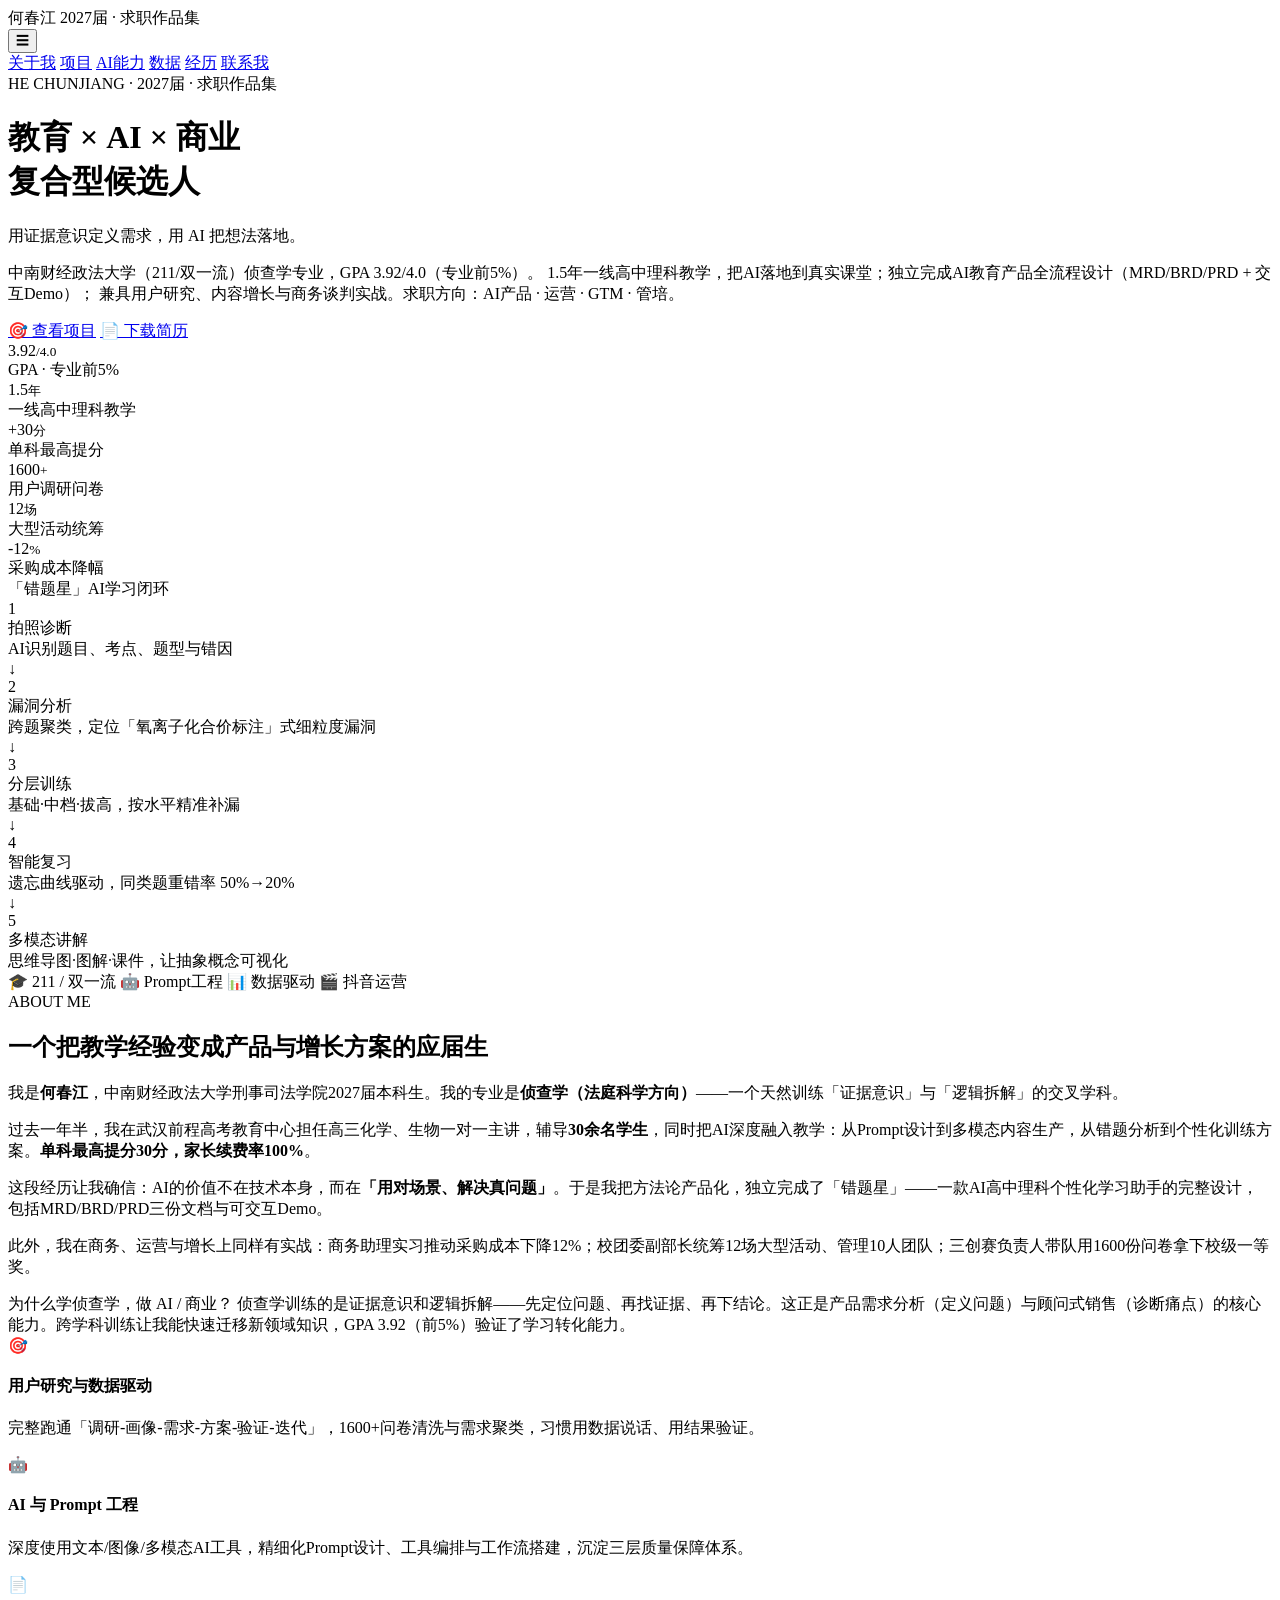
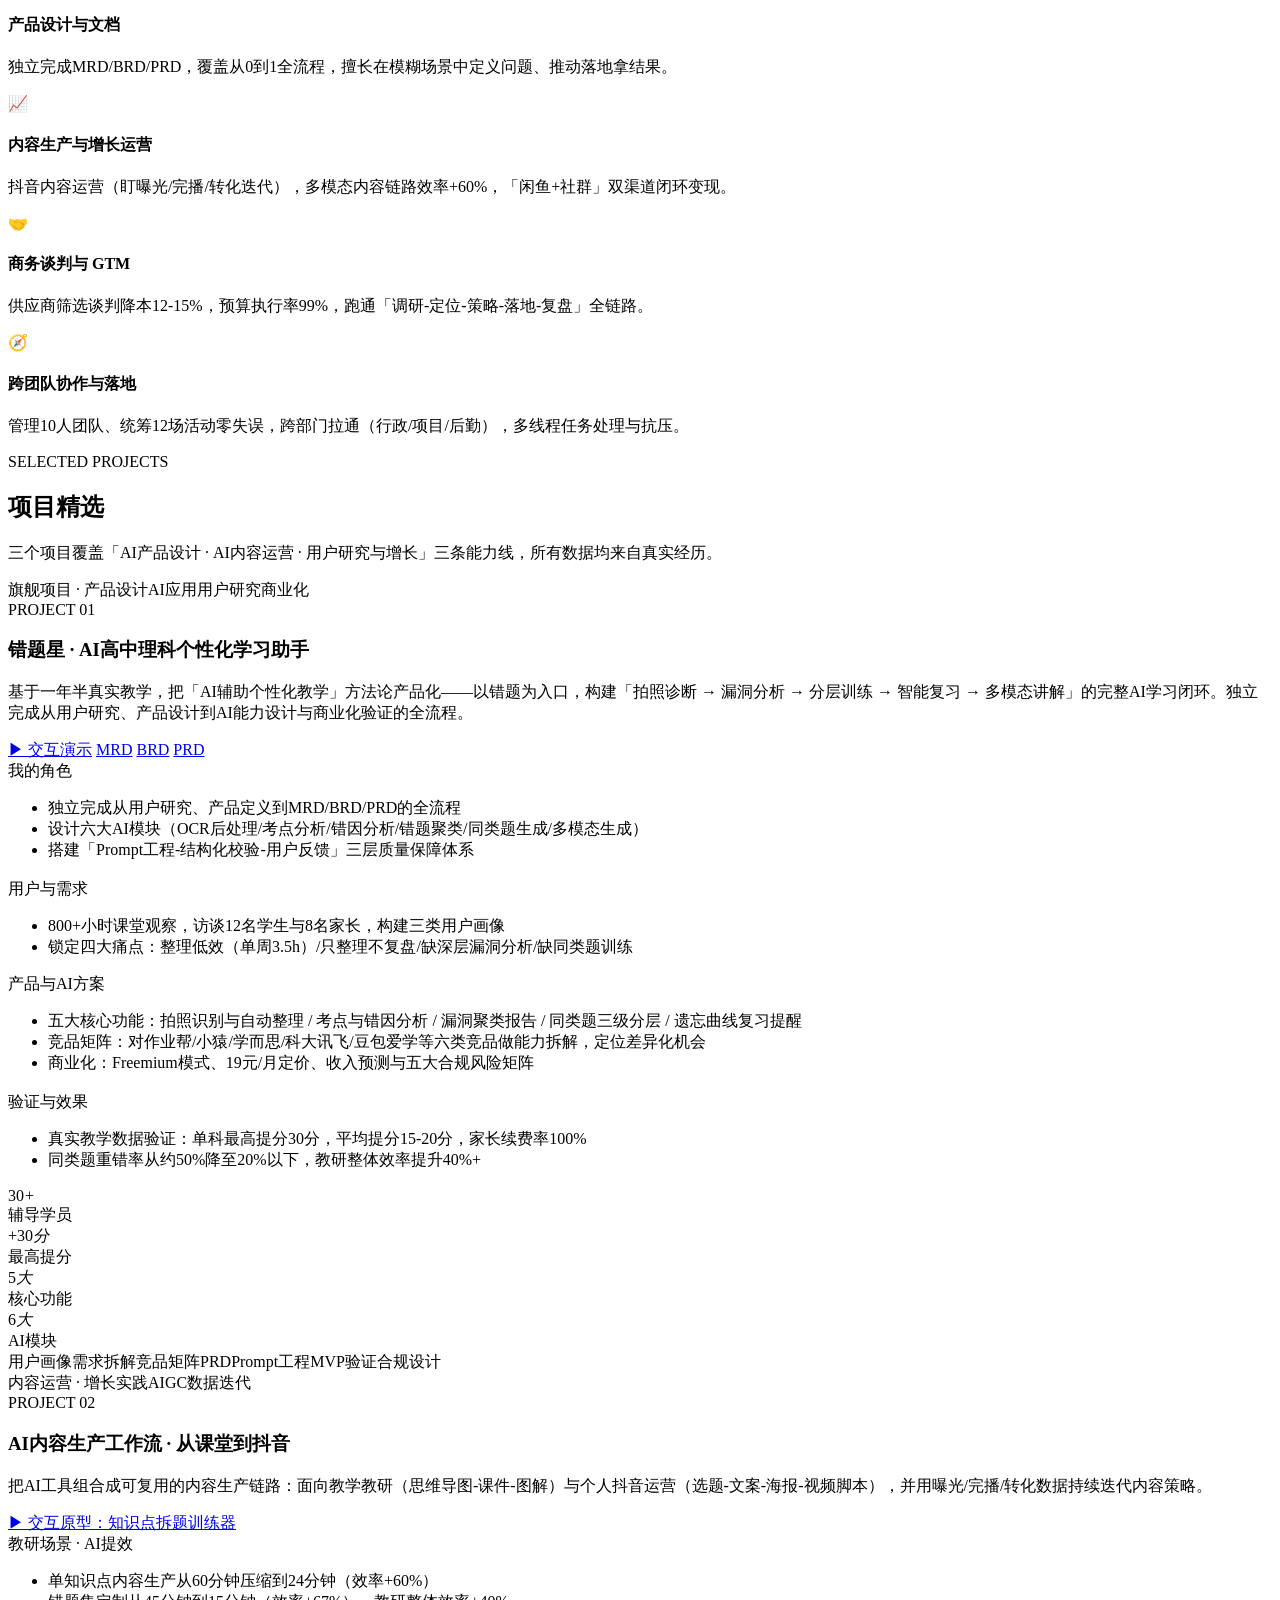
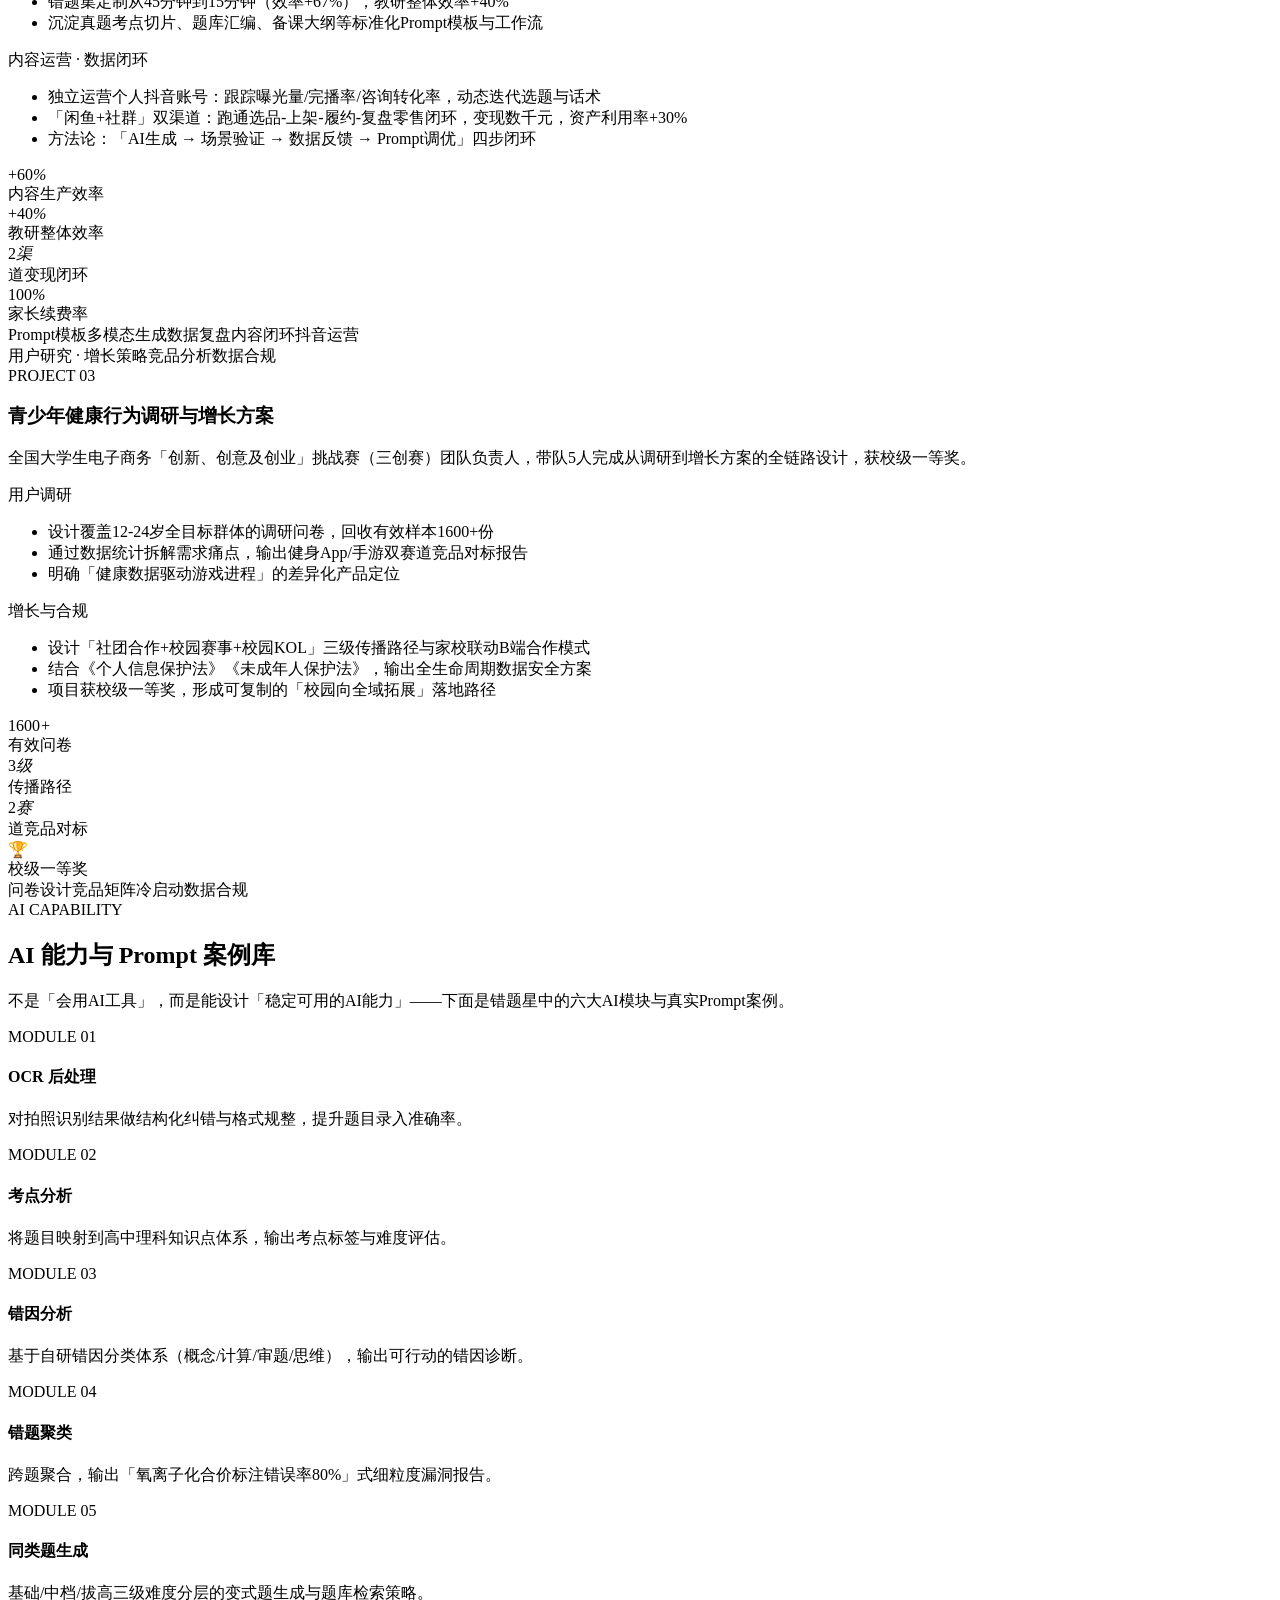
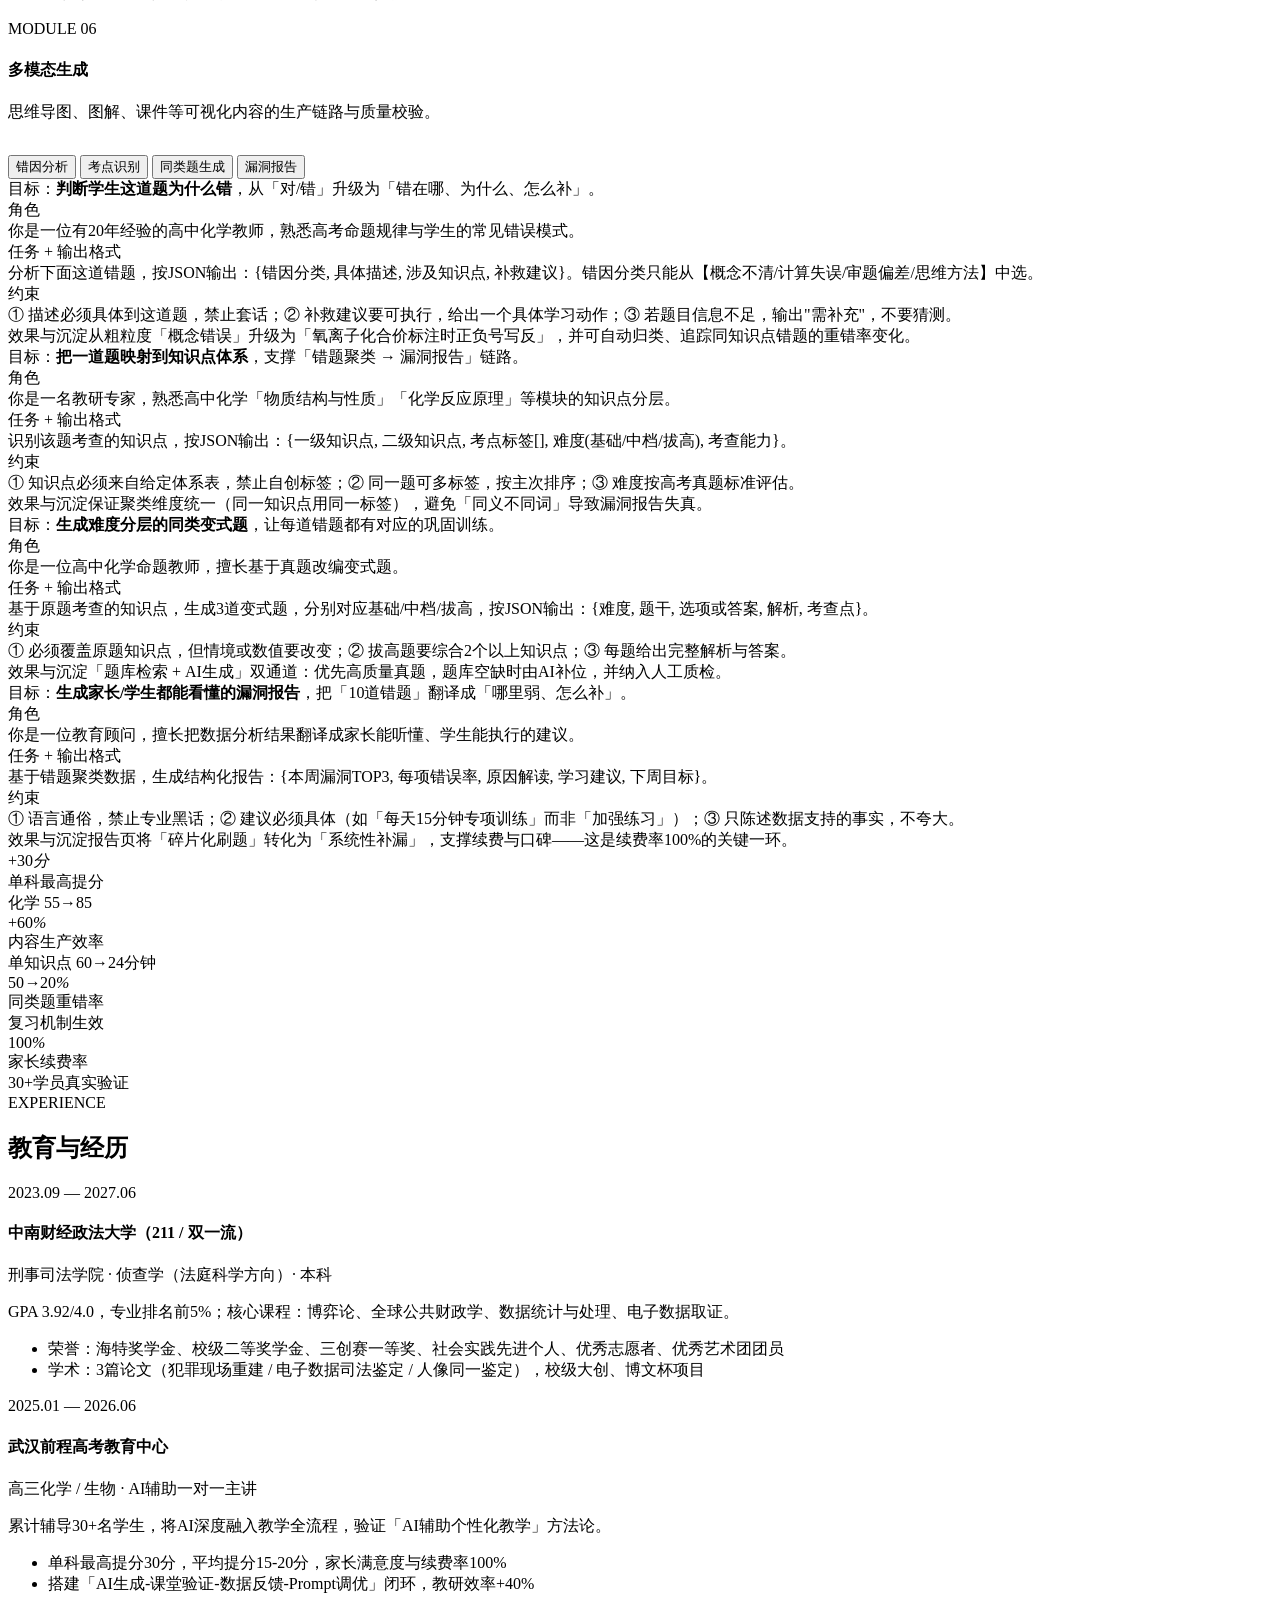
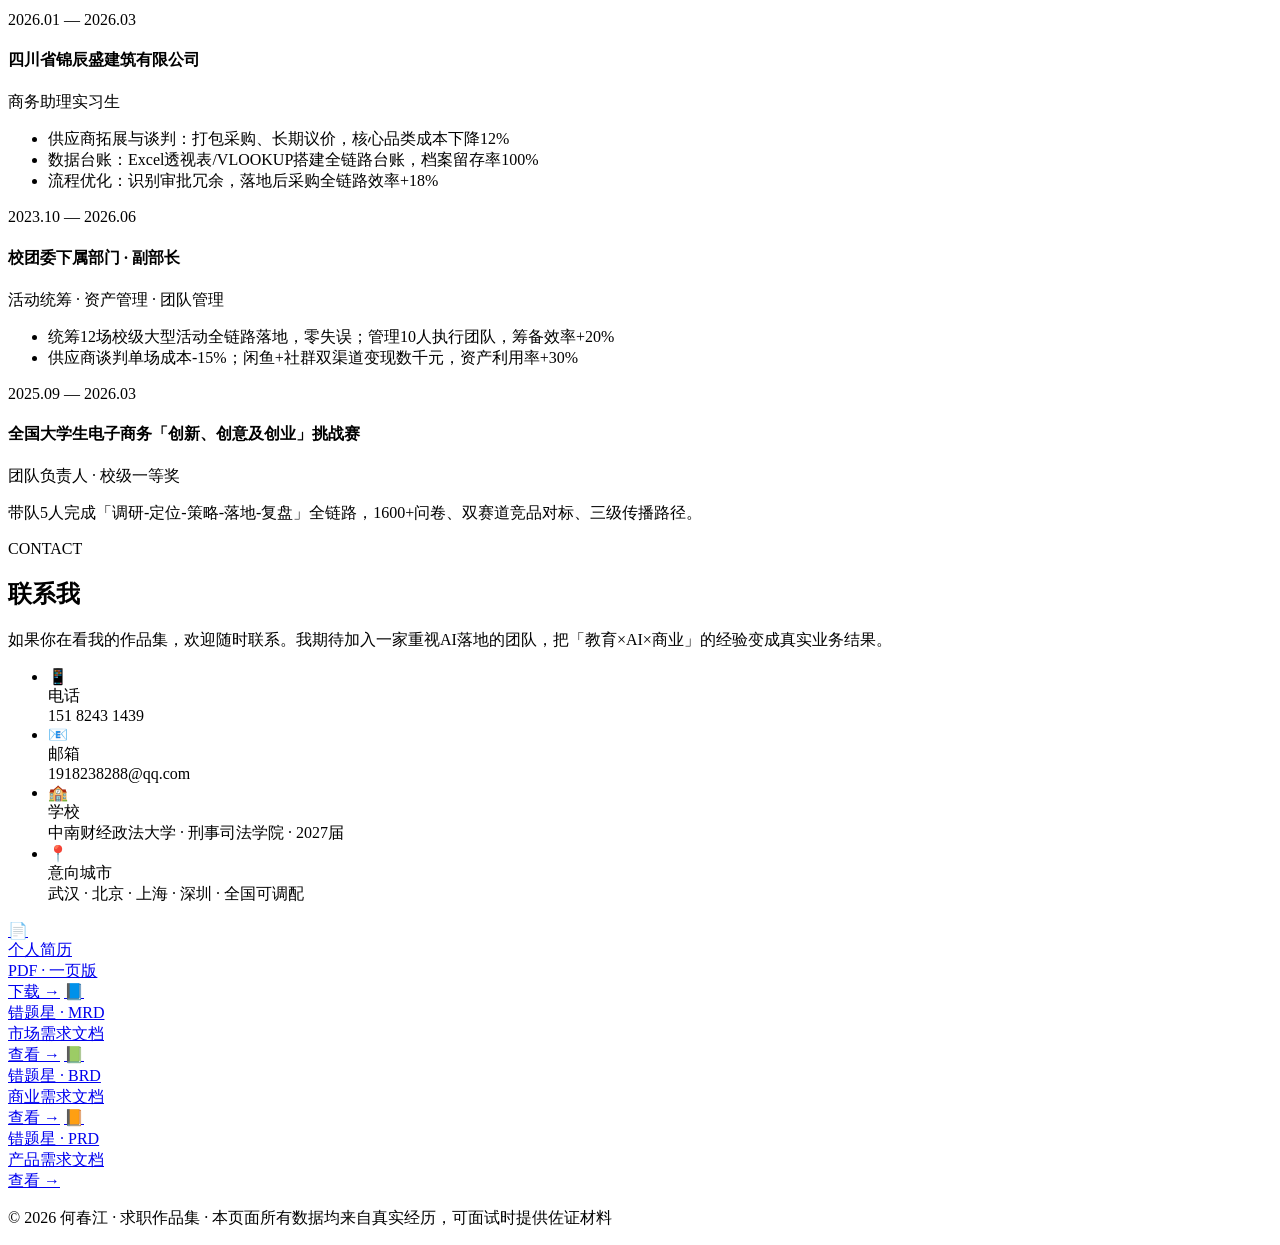
==== index.html @ d9184d3a "Add index.html" ====
<!DOCTYPE html>
<html lang="zh-CN">
<head>
<meta charset="UTF-8">
<meta name="viewport" content="width=device-width, initial-scale=1.0">
<title>何春江 · 2027届求职作品集｜教育×AI×商业</title>
<meta name="description" content="何春江，中南财经政法大学2027届应届生。1.5年一线教学+AI落地，独立完成AI教育产品全流程设计（错题星：MRD/BRD/PRD+交互Demo），兼具用户研究、内容增长与商务谈判实战。求职方向：AI产品/运营/GTM/管培。">
<meta property="og:title" content="何春江 · 2027届求职作品集">
<meta property="og:description" content="教育×AI×商业复合型候选人。1.5年一线教学+AI落地，错题星产品全流程设计，商务谈判与用户研究实战。">
<meta property="og:type" content="website">
<link rel="icon" href="data:image/svg+xml,%3Csvg xmlns='http://www.w3.org/2000/svg' viewBox='0 0 100 100'%3E%3Crect width='100' height='100' rx='22' fill='%230f766e'/%3E%3Ctext x='50' y='68' font-size='52' text-anchor='middle' fill='white' font-family='sans-serif' font-weight='bold'%3EH%3C/text%3E%3C/svg%3E">
<link rel="stylesheet" href="css/style.css">
</head>
<body>

<!-- ===== 顶栏 ===== -->
<nav class="navbar">
  <div class="nav-inner">
    <div class="brand">
      <span class="b-name">何春江</span>
      <span class="b-tag">2027届 · 求职作品集</span>
    </div>
    <button class="nav-toggle" id="navToggle" aria-label="菜单">☰</button>
    <div class="nav-links" id="navLinks">
      <a href="#about">关于我</a>
      <a href="#projects">项目</a>
      <a href="#ai">AI能力</a>
      <a href="#data">数据</a>
      <a href="#timeline">经历</a>
      <a href="#contact" class="btn-nav">联系我</a>
    </div>
  </div>
</nav>

<!-- ===== Hero ===== -->
<header class="hero">
  <div class="container">
    <div class="hero-grid">
      <div class="hero-intro">
        <span class="hero-eyebrow">HE CHUNJIANG · 2027届 · 求职作品集</span>
        <h1>教育 × AI × 商业<br><span class="hl">复合型候选人</span></h1>
        <p class="subline">用证据意识定义需求，用 AI 把想法落地。</p>
        <p class="desc">
          中南财经政法大学（211/双一流）侦查学专业，GPA 3.92/4.0（专业前5%）。
          1.5年一线高中理科教学，把AI落地到真实课堂；独立完成AI教育产品全流程设计（MRD/BRD/PRD + 交互Demo）；
          兼具用户研究、内容增长与商务谈判实战。求职方向：AI产品 · 运营 · GTM · 管培。
        </p>
        <div class="hero-actions">
          <a class="btn btn-primary" href="#projects">🎯 查看项目</a>
          <a class="btn btn-ghost" href="docs/何春江-简历.pdf" target="_blank" rel="noopener">📄 下载简历</a>
        </div>
        <div class="hero-stats">
          <div class="stat"><div class="num">3.92<small>/4.0</small></div><div class="lbl">GPA · 专业前5%</div></div>
          <div class="stat"><div class="num">1.5<small>年</small></div><div class="lbl">一线高中理科教学</div></div>
          <div class="stat"><div class="num">+30<small>分</small></div><div class="lbl">单科最高提分</div></div>
          <div class="stat"><div class="num">1600<small>+</small></div><div class="lbl">用户调研问卷</div></div>
          <div class="stat"><div class="num">12<small>场</small></div><div class="lbl">大型活动统筹</div></div>
          <div class="stat"><div class="num">-12<small>%</small></div><div class="lbl">采购成本降幅</div></div>
        </div>
      </div>
      <div class="hero-visual">
        <div class="loop-card">
          <div class="lc-title"><span class="dot"></span>「错题星」AI学习闭环</div>
          <div class="loop-node"><span class="no">1</span><div><div class="nm">拍照诊断</div><div class="ds">AI识别题目、考点、题型与错因</div></div></div>
          <div class="loop-arrow">↓</div>
          <div class="loop-node"><span class="no">2</span><div><div class="nm">漏洞分析</div><div class="ds">跨题聚类，定位「氧离子化合价标注」式细粒度漏洞</div></div></div>
          <div class="loop-arrow">↓</div>
          <div class="loop-node"><span class="no">3</span><div><div class="nm">分层训练</div><div class="ds">基础·中档·拔高，按水平精准补漏</div></div></div>
          <div class="loop-arrow">↓</div>
          <div class="loop-node"><span class="no">4</span><div><div class="nm">智能复习</div><div class="ds">遗忘曲线驱动，同类题重错率 50%→20%</div></div></div>
          <div class="loop-arrow">↓</div>
          <div class="loop-node"><span class="no">5</span><div><div class="nm">多模态讲解</div><div class="ds">思维导图·图解·课件，让抽象概念可视化</div></div></div>
        </div>
        <div class="hero-meta">
          <span class="chip">🎓 211 / 双一流</span>
          <span class="chip">🤖 Prompt工程</span>
          <span class="chip">📊 数据驱动</span>
          <span class="chip">🎬 抖音运营</span>
        </div>
      </div>
    </div>
  </div>
</header>

<!-- ===== 关于我 ===== -->
<section class="section" id="about">
  <div class="container">
    <div class="section-head reveal">
      <span class="eyebrow">ABOUT ME</span>
      <h2>一个把教学经验变成产品与增长方案的应届生</h2>
    </div>
    <div class="about-grid">
      <div class="about-narrative reveal">
        <p>我是<strong>何春江</strong>，中南财经政法大学刑事司法学院2027届本科生。我的专业是<strong>侦查学（法庭科学方向）</strong>——一个天然训练「证据意识」与「逻辑拆解」的交叉学科。</p>
        <p>过去一年半，我在武汉前程高考教育中心担任高三化学、生物一对一主讲，辅导<strong>30余名学生</strong>，同时把AI深度融入教学：从Prompt设计到多模态内容生产，从错题分析到个性化训练方案。<strong>单科最高提分30分，家长续费率100%</strong>。</p>
        <p>这段经历让我确信：AI的价值不在技术本身，而在<strong>「用对场景、解决真问题」</strong>。于是我把方法论产品化，独立完成了「错题星」——一款AI高中理科个性化学习助手的完整设计，包括MRD/BRD/PRD三份文档与可交互Demo。</p>
        <p>此外，我在商务、运营与增长上同样有实战：商务助理实习推动采购成本下降12%；校团委副部长统筹12场大型活动、管理10人团队；三创赛负责人带队用1600份问卷拿下校级一等奖。</p>
        <div class="quote-box">
          <span class="q-label">为什么学侦查学，做 AI / 商业？</span>
          侦查学训练的是证据意识和逻辑拆解——先定位问题、再找证据、再下结论。这正是产品需求分析（定义问题）与顾问式销售（诊断痛点）的核心能力。跨学科训练让我能快速迁移新领域知识，GPA 3.92（前5%）验证了学习转化能力。
        </div>
      </div>
      <div class="skills-grid reveal reveal-d1">
        <div class="skill-card"><div class="ic">🎯</div><h4>用户研究与数据驱动</h4><p>完整跑通「调研-画像-需求-方案-验证-迭代」，1600+问卷清洗与需求聚类，习惯用数据说话、用结果验证。</p></div>
        <div class="skill-card"><div class="ic">🤖</div><h4>AI 与 Prompt 工程</h4><p>深度使用文本/图像/多模态AI工具，精细化Prompt设计、工具编排与工作流搭建，沉淀三层质量保障体系。</p></div>
        <div class="skill-card"><div class="ic">📄</div><h4>产品设计与文档</h4><p>独立完成MRD/BRD/PRD，覆盖从0到1全流程，擅长在模糊场景中定义问题、推动落地拿结果。</p></div>
        <div class="skill-card"><div class="ic">📈</div><h4>内容生产与增长运营</h4><p>抖音内容运营（盯曝光/完播/转化迭代），多模态内容链路效率+60%，「闲鱼+社群」双渠道闭环变现。</p></div>
        <div class="skill-card"><div class="ic">🤝</div><h4>商务谈判与 GTM</h4><p>供应商筛选谈判降本12-15%，预算执行率99%，跑通「调研-定位-策略-落地-复盘」全链路。</p></div>
        <div class="skill-card"><div class="ic">🧭</div><h4>跨团队协作与落地</h4><p>管理10人团队、统筹12场活动零失误，跨部门拉通（行政/项目/后勤），多线程任务处理与抗压。</p></div>
      </div>
    </div>
  </div>
</section>

<!-- ===== 项目 ===== -->
<section class="section" id="projects" style="background:#fff;border-top:1px solid var(--line-2);border-bottom:1px solid var(--line-2)">
  <div class="container">
    <div class="section-head reveal">
      <span class="eyebrow">SELECTED PROJECTS</span>
      <h2>项目精选</h2>
      <p>三个项目覆盖「AI产品设计 · AI内容运营 · 用户研究与增长」三条能力线，所有数据均来自真实经历。</p>
    </div>

    <!-- 项目1 错题星 -->
    <article class="project-card reveal">
      <div class="project-cover pc1">
        <div class="pc-tags"><span>旗舰项目 · 产品设计</span><span>AI应用</span><span>用户研究</span><span>商业化</span></div>
        <div class="pc-flag">PROJECT 01</div>
        <h3>错题星 · AI高中理科个性化学习助手</h3>
        <p class="pc-desc">基于一年半真实教学，把「AI辅助个性化教学」方法论产品化——以错题为入口，构建「拍照诊断 → 漏洞分析 → 分层训练 → 智能复习 → 多模态讲解」的完整AI学习闭环。独立完成从用户研究、产品设计到AI能力设计与商业化验证的全流程。</p>
        <div class="pc-links">
          <a class="pc-link pc-solid" href="demo-错题星/" target="_blank" rel="noopener">▶ 交互演示</a>
          <a class="pc-link" href="docs/01-MRD-市场需求文档-错题星.pdf" target="_blank" rel="noopener">MRD</a>
          <a class="pc-link" href="docs/02-BRD-商业需求文档-错题星.pdf" target="_blank" rel="noopener">BRD</a>
          <a class="pc-link" href="docs/03-PRD-产品需求文档-错题星.pdf" target="_blank" rel="noopener">PRD</a>
        </div>
      </div>
      <div class="project-body">
        <div class="pb-grid">
          <div>
            <div class="pb-label">我的角色</div>
            <ul>
              <li>独立完成从用户研究、产品定义到MRD/BRD/PRD的全流程</li>
              <li>设计六大AI模块（OCR后处理/考点分析/错因分析/错题聚类/同类题生成/多模态生成）</li>
              <li>搭建「Prompt工程-结构化校验-用户反馈」三层质量保障体系</li>
            </ul>
            <div class="pb-label" style="margin-top:18px">用户与需求</div>
            <ul>
              <li>800+小时课堂观察，访谈12名学生与8名家长，构建三类用户画像</li>
              <li>锁定四大痛点：整理低效（单周3.5h）/只整理不复盘/缺深层漏洞分析/缺同类题训练</li>
            </ul>
          </div>
          <div>
            <div class="pb-label">产品与AI方案</div>
            <ul>
              <li>五大核心功能：拍照识别与自动整理 / 考点与错因分析 / 漏洞聚类报告 / 同类题三级分层 / 遗忘曲线复习提醒</li>
              <li>竞品矩阵：对作业帮/小猿/学而思/科大讯飞/豆包爱学等六类竞品做能力拆解，定位差异化机会</li>
              <li>商业化：Freemium模式、19元/月定价、收入预测与五大合规风险矩阵</li>
            </ul>
            <div class="pb-label" style="margin-top:18px">验证与效果</div>
            <ul>
              <li>真实教学数据验证：单科最高提分30分，平均提分15-20分，家长续费率100%</li>
              <li>同类题重错率从约50%降至20%以下，教研整体效率提升40%+</li>
            </ul>
          </div>
        </div>
        <div class="pm-stats">
          <div class="pm"><div class="pm-num">30<em>+</em></div><div class="pm-lbl">辅导学员</div></div>
          <div class="pm"><div class="pm-num">+30<em>分</em></div><div class="pm-lbl">最高提分</div></div>
          <div class="pm"><div class="pm-num">5<em>大</em></div><div class="pm-lbl">核心功能</div></div>
          <div class="pm"><div class="pm-num">6<em>大</em></div><div class="pm-lbl">AI模块</div></div>
        </div>
        <div class="method-tags">
          <span>用户画像</span><span>需求拆解</span><span>竞品矩阵</span><span>PRD</span><span>Prompt工程</span><span>MVP验证</span><span>合规设计</span>
        </div>
      </div>
    </article>

    <!-- 项目2 AI内容生产工作流 -->
    <article class="project-card reveal">
      <div class="project-cover pc2">
        <div class="pc-tags"><span>内容运营 · 增长实践</span><span>AIGC</span><span>数据迭代</span></div>
        <div class="pc-flag">PROJECT 02</div>
        <h3>AI内容生产工作流 · 从课堂到抖音</h3>
        <p class="pc-desc">把AI工具组合成可复用的内容生产链路：面向教学教研（思维导图-课件-图解）与个人抖音运营（选题-文案-海报-视频脚本），并用曝光/完播/转化数据持续迭代内容策略。</p>
        <div class="pc-links">
          <a class="pc-link pc-solid" href="demo-知识点拆题训练器/" target="_blank" rel="noopener">▶ 交互原型：知识点拆题训练器</a>
        </div>
      </div>
      <div class="project-body">
        <div class="pb-grid">
          <div>
            <div class="pb-label">教研场景 · AI提效</div>
            <ul>
              <li>单知识点内容生产从60分钟压缩到24分钟（效率+60%）</li>
              <li>错题集定制从45分钟到15分钟（效率+67%），教研整体效率+40%</li>
              <li>沉淀真题考点切片、题库汇编、备课大纲等标准化Prompt模板与工作流</li>
            </ul>
          </div>
          <div>
            <div class="pb-label">内容运营 · 数据闭环</div>
            <ul>
              <li>独立运营个人抖音账号：跟踪曝光量/完播率/咨询转化率，动态迭代选题与话术</li>
              <li>「闲鱼+社群」双渠道：跑通选品-上架-履约-复盘零售闭环，变现数千元，资产利用率+30%</li>
              <li>方法论：「AI生成 → 场景验证 → 数据反馈 → Prompt调优」四步闭环</li>
            </ul>
          </div>
        </div>
        <div class="pm-stats">
          <div class="pm"><div class="pm-num">+60<em>%</em></div><div class="pm-lbl">内容生产效率</div></div>
          <div class="pm"><div class="pm-num">+40<em>%</em></div><div class="pm-lbl">教研整体效率</div></div>
          <div class="pm"><div class="pm-num">2<em>渠</em></div><div class="pm-lbl">道变现闭环</div></div>
          <div class="pm"><div class="pm-num">100<em>%</em></div><div class="pm-lbl">家长续费率</div></div>
        </div>
        <div class="method-tags">
          <span>Prompt模板</span><span>多模态生成</span><span>数据复盘</span><span>内容闭环</span><span>抖音运营</span>
        </div>
      </div>
    </article>

    <!-- 项目3 三创赛 -->
    <article class="project-card reveal">
      <div class="project-cover pc3">
        <div class="pc-tags"><span>用户研究 · 增长策略</span><span>竞品分析</span><span>数据合规</span></div>
        <div class="pc-flag">PROJECT 03</div>
        <h3>青少年健康行为调研与增长方案</h3>
        <p class="pc-desc">全国大学生电子商务「创新、创意及创业」挑战赛（三创赛）团队负责人，带队5人完成从调研到增长方案的全链路设计，获校级一等奖。</p>
      </div>
      <div class="project-body">
        <div class="pb-grid">
          <div>
            <div class="pb-label">用户调研</div>
            <ul>
              <li>设计覆盖12-24岁全目标群体的调研问卷，回收有效样本1600+份</li>
              <li>通过数据统计拆解需求痛点，输出健身App/手游双赛道竞品对标报告</li>
              <li>明确「健康数据驱动游戏进程」的差异化产品定位</li>
            </ul>
          </div>
          <div>
            <div class="pb-label">增长与合规</div>
            <ul>
              <li>设计「社团合作+校园赛事+校园KOL」三级传播路径与家校联动B端合作模式</li>
              <li>结合《个人信息保护法》《未成年人保护法》，输出全生命周期数据安全方案</li>
              <li>项目获校级一等奖，形成可复制的「校园向全域拓展」落地路径</li>
            </ul>
          </div>
        </div>
        <div class="pm-stats">
          <div class="pm"><div class="pm-num">1600<em>+</em></div><div class="pm-lbl">有效问卷</div></div>
          <div class="pm"><div class="pm-num">3<em>级</em></div><div class="pm-lbl">传播路径</div></div>
          <div class="pm"><div class="pm-num">2<em>赛</em></div><div class="pm-lbl">道竞品对标</div></div>
          <div class="pm"><div class="pm-num">🏆</div><div class="pm-lbl">校级一等奖</div></div>
        </div>
        <div class="method-tags">
          <span>问卷设计</span><span>竞品矩阵</span><span>冷启动</span><span>数据合规</span>
        </div>
      </div>
    </article>
  </div>
</section>

<!-- ===== AI能力与Prompt案例库 ===== -->
<section class="section" id="ai">
  <div class="container">
    <div class="section-head reveal">
      <span class="eyebrow">AI CAPABILITY</span>
      <h2>AI 能力与 Prompt 案例库</h2>
      <p>不是「会用AI工具」，而是能设计「稳定可用的AI能力」——下面是错题星中的六大AI模块与真实Prompt案例。</p>
    </div>
    <div class="module-grid reveal">
      <div class="module-card"><div class="m-no">MODULE 01</div><h4>OCR 后处理</h4><p>对拍照识别结果做结构化纠错与格式规整，提升题目录入准确率。</p></div>
      <div class="module-card"><div class="m-no">MODULE 02</div><h4>考点分析</h4><p>将题目映射到高中理科知识点体系，输出考点标签与难度评估。</p></div>
      <div class="module-card"><div class="m-no">MODULE 03</div><h4>错因分析</h4><p>基于自研错因分类体系（概念/计算/审题/思维），输出可行动的错因诊断。</p></div>
      <div class="module-card"><div class="m-no">MODULE 04</div><h4>错题聚类</h4><p>跨题聚合，输出「氧离子化合价标注错误率80%」式细粒度漏洞报告。</p></div>
      <div class="module-card"><div class="m-no">MODULE 05</div><h4>同类题生成</h4><p>基础/中档/拔高三级难度分层的变式题生成与题库检索策略。</p></div>
      <div class="module-card"><div class="m-no">MODULE 06</div><h4>多模态生成</h4><p>思维导图、图解、课件等可视化内容的生产链路与质量校验。</p></div>
    </div>

    <div class="prompt-wrap reveal" style="margin-top:32px">
      <div class="prompt-tabs" id="promptTabs">
        <button class="prompt-tab active" data-tab="p1">错因分析</button>
        <button class="prompt-tab" data-tab="p2">考点识别</button>
        <button class="prompt-tab" data-tab="p3">同类题生成</button>
        <button class="prompt-tab" data-tab="p4">漏洞报告</button>
      </div>
      <div class="prompt-panel active" id="p1">
        <div class="pp-goal">目标：<b>判断学生这道题为什么错</b>，从「对/错」升级为「错在哪、为什么、怎么补」。</div>
        <div class="prompt-grid">
          <div class="prompt-field"><div class="pf-label">角色</div><div class="pf-body">你是一位有20年经验的高中化学教师，熟悉高考命题规律与学生的常见错误模式。</div></div>
          <div class="prompt-field"><div class="pf-label">任务 + 输出格式</div><div class="pf-body">分析下面这道错题，按JSON输出：{错因分类, 具体描述, 涉及知识点, 补救建议}。错因分类只能从【概念不清/计算失误/审题偏差/思维方法】中选。</div></div>
          <div class="prompt-field"><div class="pf-label">约束</div><div class="pf-body">① 描述必须具体到这道题，禁止套话；② 补救建议要可执行，给出一个具体学习动作；③ 若题目信息不足，输出"需补充"，不要猜测。</div></div>
        </div>
        <div class="pp-effect"><span class="pe-label">效果与沉淀</span>从粗粒度「概念错误」升级为「氧离子化合价标注时正负号写反」，并可自动归类、追踪同知识点错题的重错率变化。</div>
      </div>
      <div class="prompt-panel" id="p2">
        <div class="pp-goal">目标：<b>把一道题映射到知识点体系</b>，支撑「错题聚类 → 漏洞报告」链路。</div>
        <div class="prompt-grid">
          <div class="prompt-field"><div class="pf-label">角色</div><div class="pf-body">你是一名教研专家，熟悉高中化学「物质结构与性质」「化学反应原理」等模块的知识点分层。</div></div>
          <div class="prompt-field"><div class="pf-label">任务 + 输出格式</div><div class="pf-body">识别该题考查的知识点，按JSON输出：{一级知识点, 二级知识点, 考点标签[], 难度(基础/中档/拔高), 考查能力}。</div></div>
          <div class="prompt-field"><div class="pf-label">约束</div><div class="pf-body">① 知识点必须来自给定体系表，禁止自创标签；② 同一题可多标签，按主次排序；③ 难度按高考真题标准评估。</div></div>
        </div>
        <div class="pp-effect"><span class="pe-label">效果与沉淀</span>保证聚类维度统一（同一知识点用同一标签），避免「同义不同词」导致漏洞报告失真。</div>
      </div>
      <div class="prompt-panel" id="p3">
        <div class="pp-goal">目标：<b>生成难度分层的同类变式题</b>，让每道错题都有对应的巩固训练。</div>
        <div class="prompt-grid">
          <div class="prompt-field"><div class="pf-label">角色</div><div class="pf-body">你是一位高中化学命题教师，擅长基于真题改编变式题。</div></div>
          <div class="prompt-field"><div class="pf-label">任务 + 输出格式</div><div class="pf-body">基于原题考查的知识点，生成3道变式题，分别对应基础/中档/拔高，按JSON输出：{难度, 题干, 选项或答案, 解析, 考查点}。</div></div>
          <div class="prompt-field"><div class="pf-label">约束</div><div class="pf-body">① 必须覆盖原题知识点，但情境或数值要改变；② 拔高题要综合2个以上知识点；③ 每题给出完整解析与答案。</div></div>
        </div>
        <div class="pp-effect"><span class="pe-label">效果与沉淀</span>「题库检索 + AI生成」双通道：优先高质量真题，题库空缺时由AI补位，并纳入人工质检。</div>
      </div>
      <div class="prompt-panel" id="p4">
        <div class="pp-goal">目标：<b>生成家长/学生都能看懂的漏洞报告</b>，把「10道错题」翻译成「哪里弱、怎么补」。</div>
        <div class="prompt-grid">
          <div class="prompt-field"><div class="pf-label">角色</div><div class="pf-body">你是一位教育顾问，擅长把数据分析结果翻译成家长能听懂、学生能执行的建议。</div></div>
          <div class="prompt-field"><div class="pf-label">任务 + 输出格式</div><div class="pf-body">基于错题聚类数据，生成结构化报告：{本周漏洞TOP3, 每项错误率, 原因解读, 学习建议, 下周目标}。</div></div>
          <div class="prompt-field"><div class="pf-label">约束</div><div class="pf-body">① 语言通俗，禁止专业黑话；② 建议必须具体（如「每天15分钟专项训练」而非「加强练习」）；③ 只陈述数据支持的事实，不夸大。</div></div>
        </div>
        <div class="pp-effect"><span class="pe-label">效果与沉淀</span>报告页将「碎片化刷题」转化为「系统性补漏」，支撑续费与口碑——这是续费率100%的关键一环。</div>
      </div>
    </div>
  </div>
</section>

<!-- ===== 数据带 ===== -->
<section class="data-band" id="data">
  <div class="container">
    <div class="data-grid reveal">
      <div class="data-item"><div class="d-num">+30<em>分</em></div><div class="d-lbl">单科最高提分</div><div class="d-sub">化学 55→85</div></div>
      <div class="data-item"><div class="d-num">+60<em>%</em></div><div class="d-lbl">内容生产效率</div><div class="d-sub">单知识点 60→24分钟</div></div>
      <div class="data-item"><div class="d-num">50<em>→</em>20<em>%</em></div><div class="d-lbl">同类题重错率</div><div class="d-sub">复习机制生效</div></div>
      <div class="data-item"><div class="d-num">100<em>%</em></div><div class="d-lbl">家长续费率</div><div class="d-sub">30+学员真实验证</div></div>
    </div>
  </div>
</section>

<!-- ===== 经历时间线 ===== -->
<section class="section" id="timeline">
  <div class="container">
    <div class="section-head reveal">
      <span class="eyebrow">EXPERIENCE</span>
      <h2>教育与经历</h2>
    </div>
    <div class="timeline">
      <div class="tl-item reveal">
        <div class="tl-date">2023.09 — 2027.06</div>
        <h4>中南财经政法大学（211 / 双一流）</h4>
        <div class="tl-role">刑事司法学院 · 侦查学（法庭科学方向）· 本科</div>
        <p>GPA 3.92/4.0，专业排名前5%；核心课程：博弈论、全球公共财政学、数据统计与处理、电子数据取证。</p>
        <ul class="tl-points">
          <li>荣誉：海特奖学金、校级二等奖学金、三创赛一等奖、社会实践先进个人、优秀志愿者、优秀艺术团团员</li>
          <li>学术：3篇论文（犯罪现场重建 / 电子数据司法鉴定 / 人像同一鉴定），校级大创、博文杯项目</li>
        </ul>
      </div>
      <div class="tl-item reveal">
        <div class="tl-date">2025.01 — 2026.06</div>
        <h4>武汉前程高考教育中心</h4>
        <div class="tl-role">高三化学 / 生物 · AI辅助一对一主讲</div>
        <p>累计辅导30+名学生，将AI深度融入教学全流程，验证「AI辅助个性化教学」方法论。</p>
        <ul class="tl-points">
          <li>单科最高提分30分，平均提分15-20分，家长满意度与续费率100%</li>
          <li>搭建「AI生成-课堂验证-数据反馈-Prompt调优」闭环，教研效率+40%</li>
        </ul>
      </div>
      <div class="tl-item reveal">
        <div class="tl-date">2026.01 — 2026.03</div>
        <h4>四川省锦辰盛建筑有限公司</h4>
        <div class="tl-role">商务助理实习生</div>
        <ul class="tl-points">
          <li>供应商拓展与谈判：打包采购、长期议价，核心品类成本下降12%</li>
          <li>数据台账：Excel透视表/VLOOKUP搭建全链路台账，档案留存率100%</li>
          <li>流程优化：识别审批冗余，落地后采购全链路效率+18%</li>
        </ul>
      </div>
      <div class="tl-item reveal">
        <div class="tl-date">2023.10 — 2026.06</div>
        <h4>校团委下属部门 · 副部长</h4>
        <div class="tl-role">活动统筹 · 资产管理 · 团队管理</div>
        <ul class="tl-points">
          <li>统筹12场校级大型活动全链路落地，零失误；管理10人执行团队，筹备效率+20%</li>
          <li>供应商谈判单场成本-15%；闲鱼+社群双渠道变现数千元，资产利用率+30%</li>
        </ul>
      </div>
      <div class="tl-item reveal">
        <div class="tl-date">2025.09 — 2026.03</div>
        <h4>全国大学生电子商务「创新、创意及创业」挑战赛</h4>
        <div class="tl-role">团队负责人 · 校级一等奖</div>
        <p>带队5人完成「调研-定位-策略-落地-复盘」全链路，1600+问卷、双赛道竞品对标、三级传播路径。</p>
      </div>
    </div>
  </div>
</section>

<!-- ===== 联系 ===== -->
<section class="section" id="contact" style="background:#fff;border-top:1px solid var(--line-2)">
  <div class="container">
    <div class="section-head reveal">
      <span class="eyebrow">CONTACT</span>
      <h2>联系我</h2>
      <p>如果你在看我的作品集，欢迎随时联系。我期待加入一家重视AI落地的团队，把「教育×AI×商业」的经验变成真实业务结果。</p>
    </div>
    <div class="contact-grid">
      <div class="reveal">
        <ul class="contact-list">
          <li><span class="ci">📱</span><div><div class="cl">电话</div><div class="cv">151 8243 1439</div></div></li>
          <li><span class="ci">📧</span><div><div class="cl">邮箱</div><div class="cv">1918238288@qq.com</div></div></li>
          <li><span class="ci">🏫</span><div><div class="cl">学校</div><div class="cv">中南财经政法大学 · 刑事司法学院 · 2027届</div></div></li>
          <li><span class="ci">📍</span><div><div class="cl">意向城市</div><div class="cv">武汉 · 北京 · 上海 · 深圳 · 全国可调配</div></div></li>
        </ul>
      </div>
      <div class="reveal reveal-d1">
        <div class="download-grid">
          <a class="download-item" href="docs/何春江-简历.pdf" target="_blank" rel="noopener"><span class="di">📄</span><div><div class="dt">个人简历</div><div class="ds">PDF · 一页版</div></div><span class="da">下载 →</span></a>
          <a class="download-item" href="docs/01-MRD-市场需求文档-错题星.pdf" target="_blank" rel="noopener"><span class="di">📘</span><div><div class="dt">错题星 · MRD</div><div class="ds">市场需求文档</div></div><span class="da">查看 →</span></a>
          <a class="download-item" href="docs/02-BRD-商业需求文档-错题星.pdf" target="_blank" rel="noopener"><span class="di">📗</span><div><div class="dt">错题星 · BRD</div><div class="ds">商业需求文档</div></div><span class="da">查看 →</span></a>
          <a class="download-item" href="docs/03-PRD-产品需求文档-错题星.pdf" target="_blank" rel="noopener"><span class="di">📙</span><div><div class="dt">错题星 · PRD</div><div class="ds">产品需求文档</div></div><span class="da">查看 →</span></a>
        </div>
      </div>
    </div>
  </div>
</section>

<footer class="footer">
  <div class="container">
    <p>© 2026 何春江 · 求职作品集 · 本页面所有数据均来自真实经历，可面试时提供佐证材料</p>
  </div>
</footer>

<script src="js/main.js"></script>
</body>
</html>
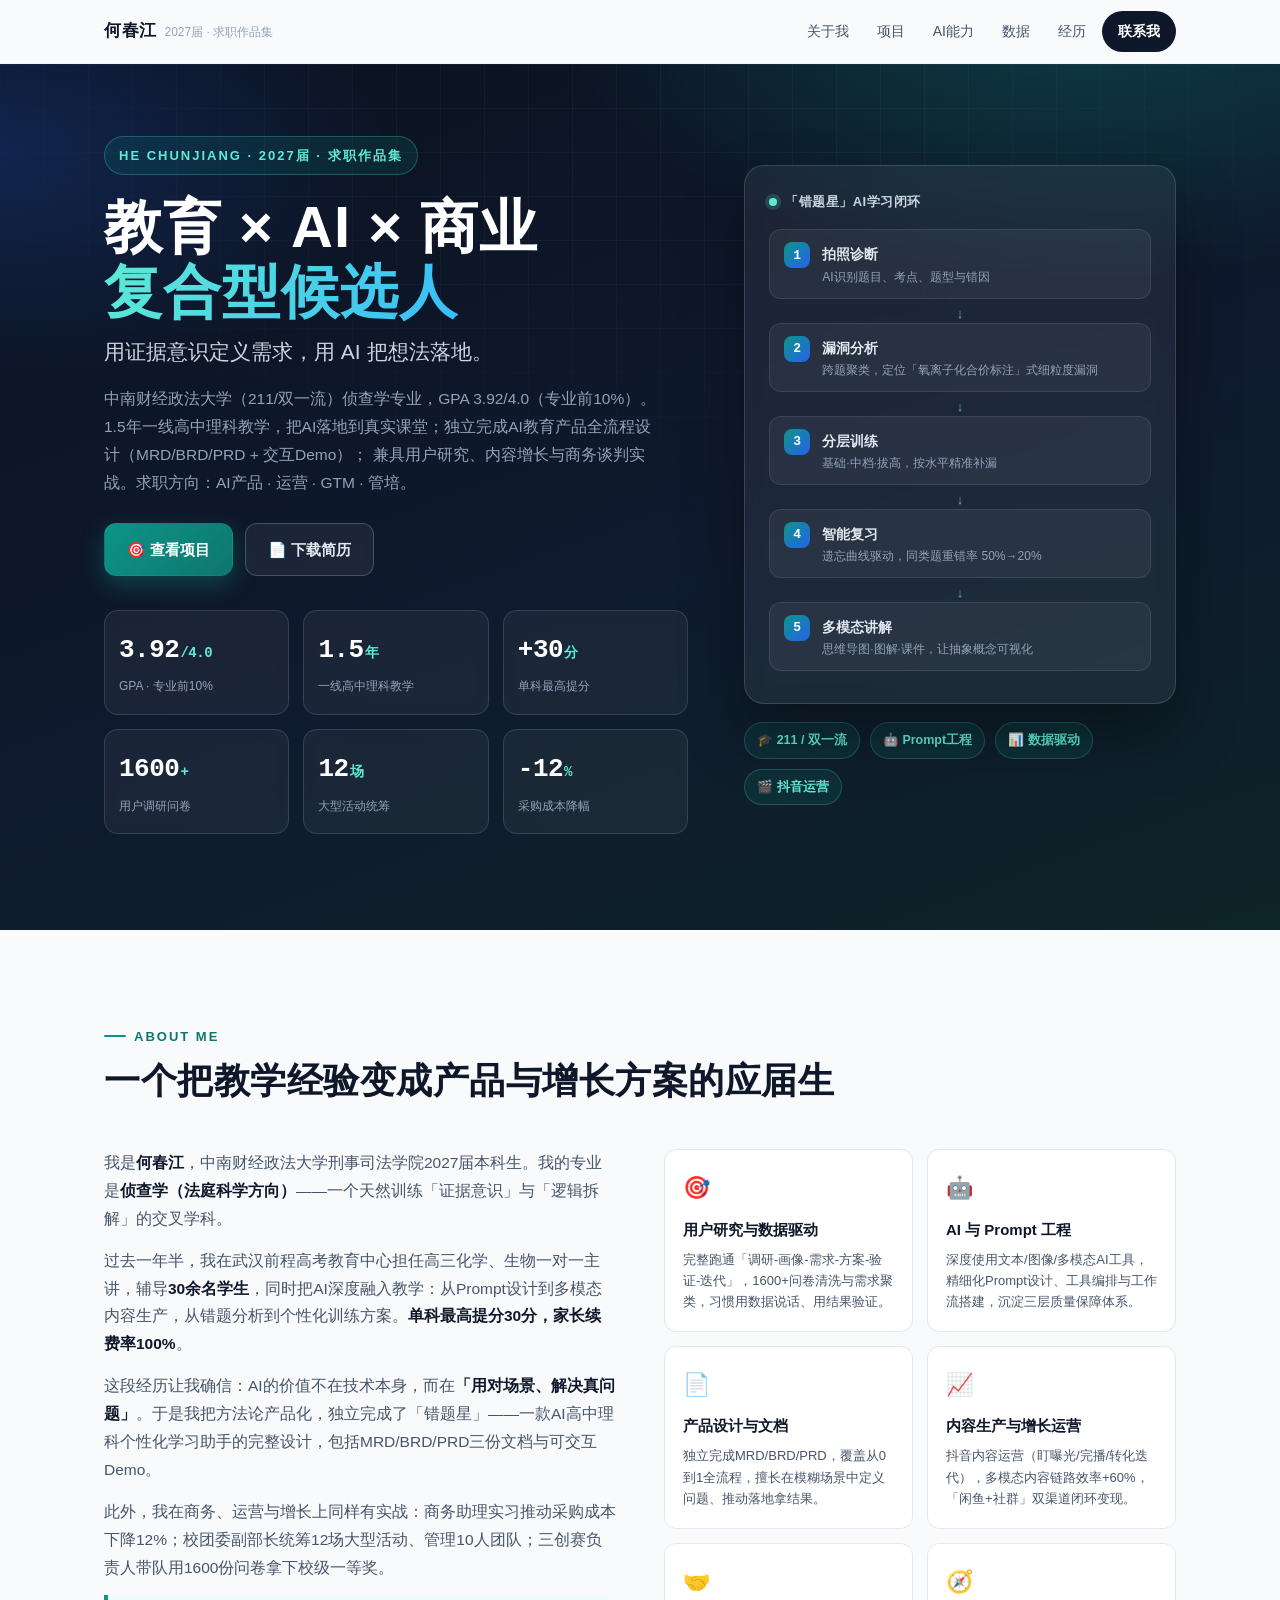
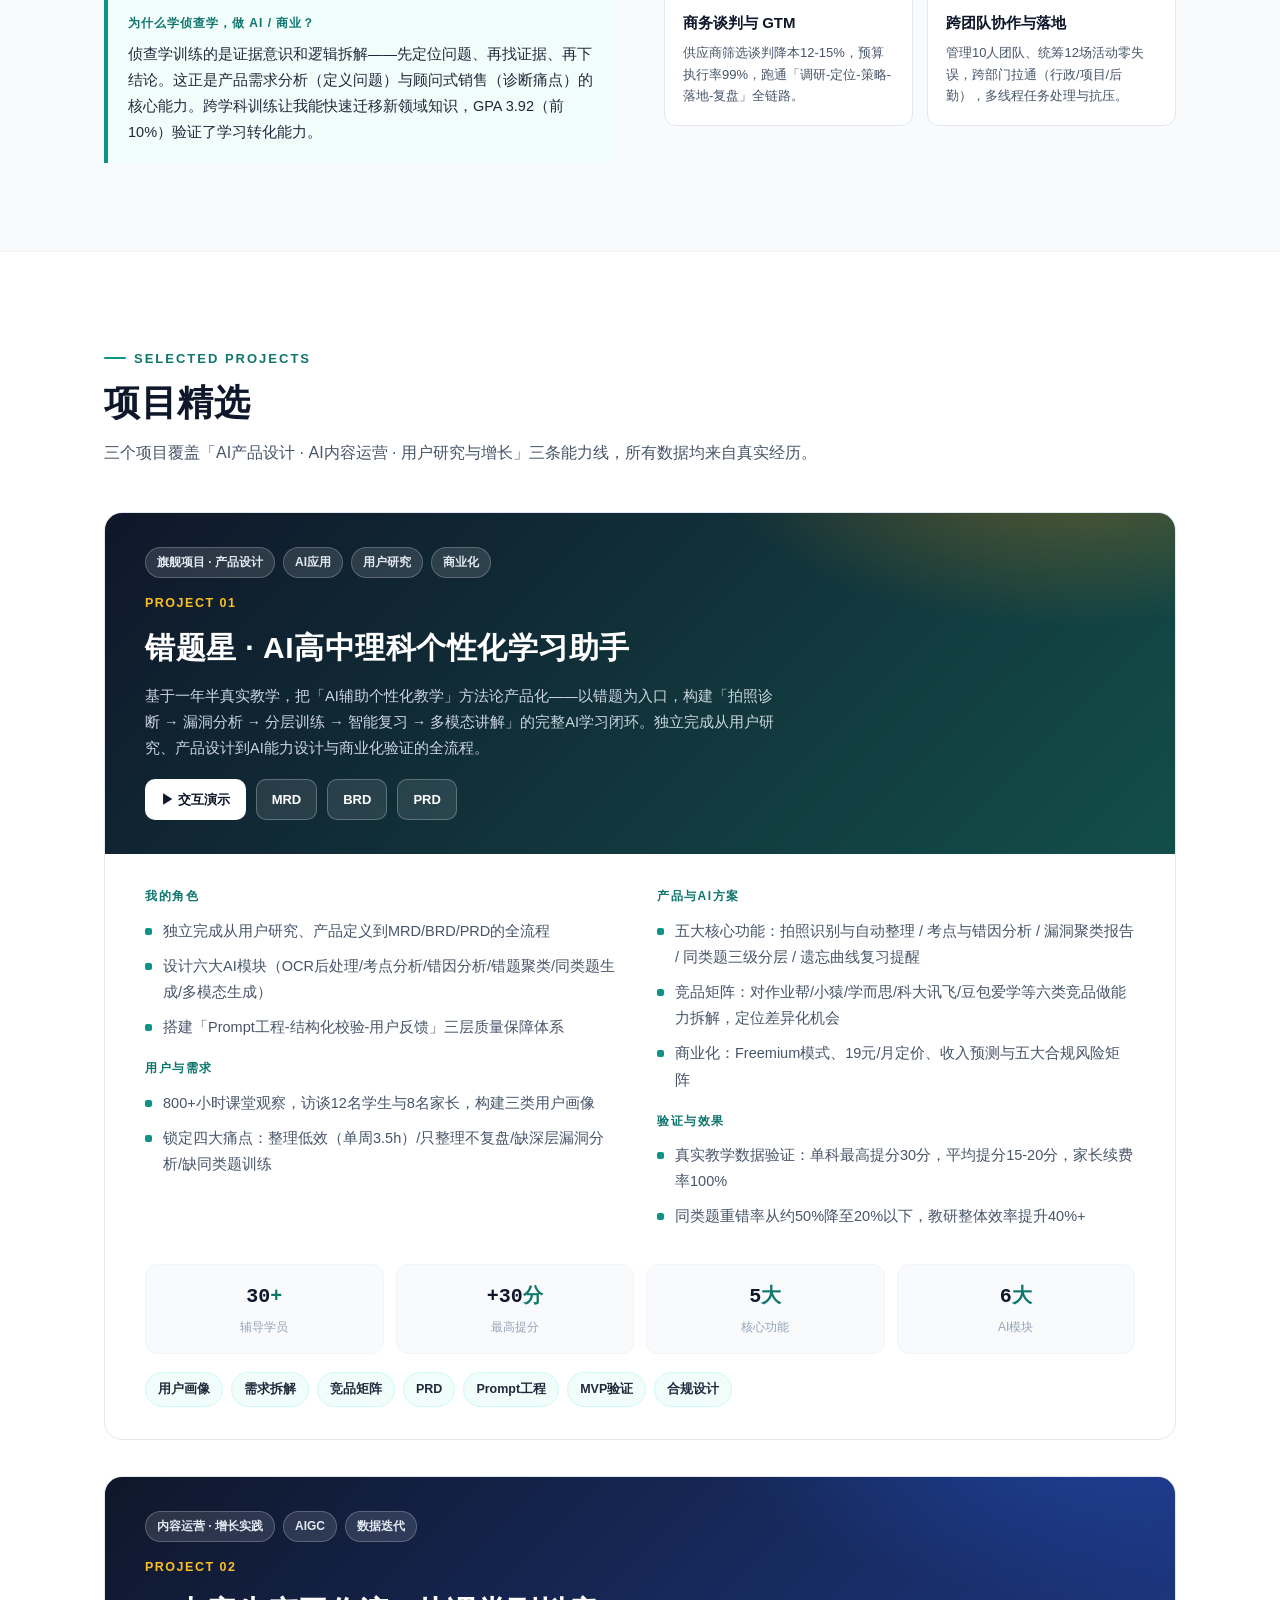
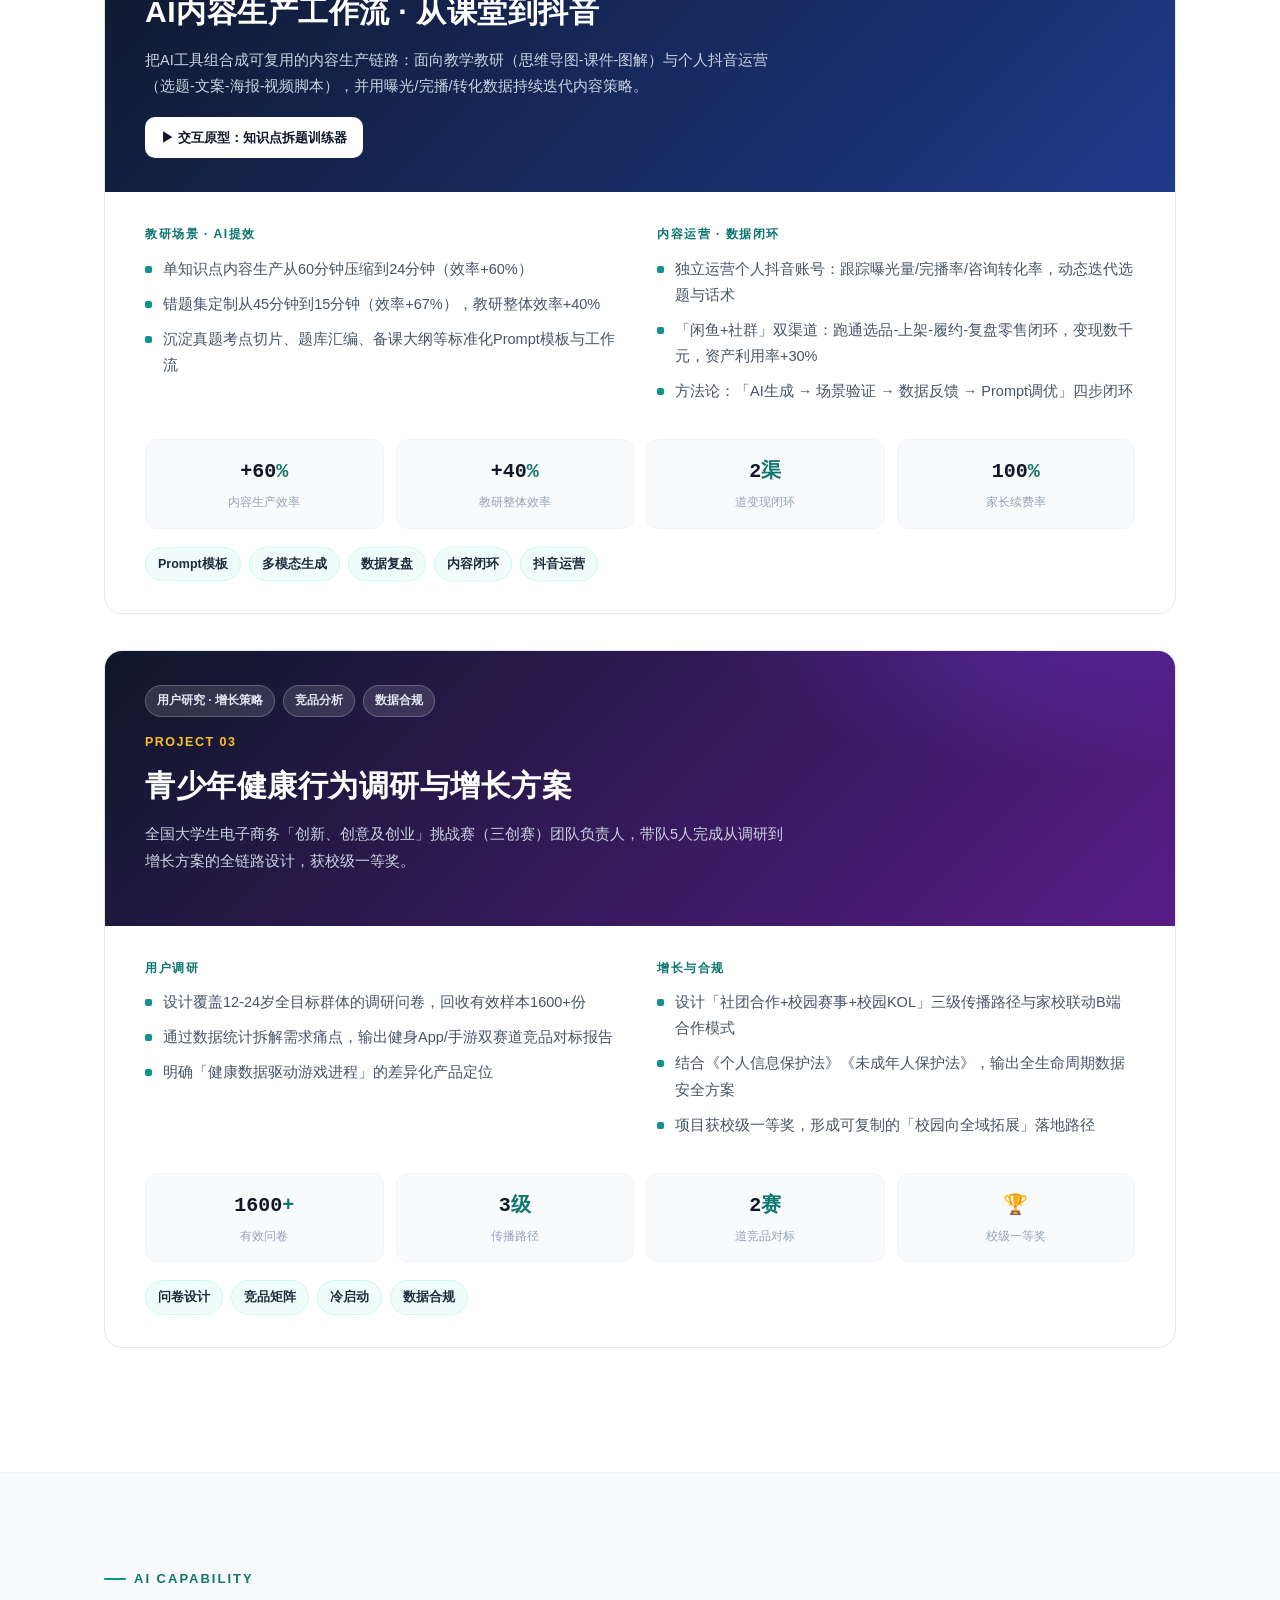
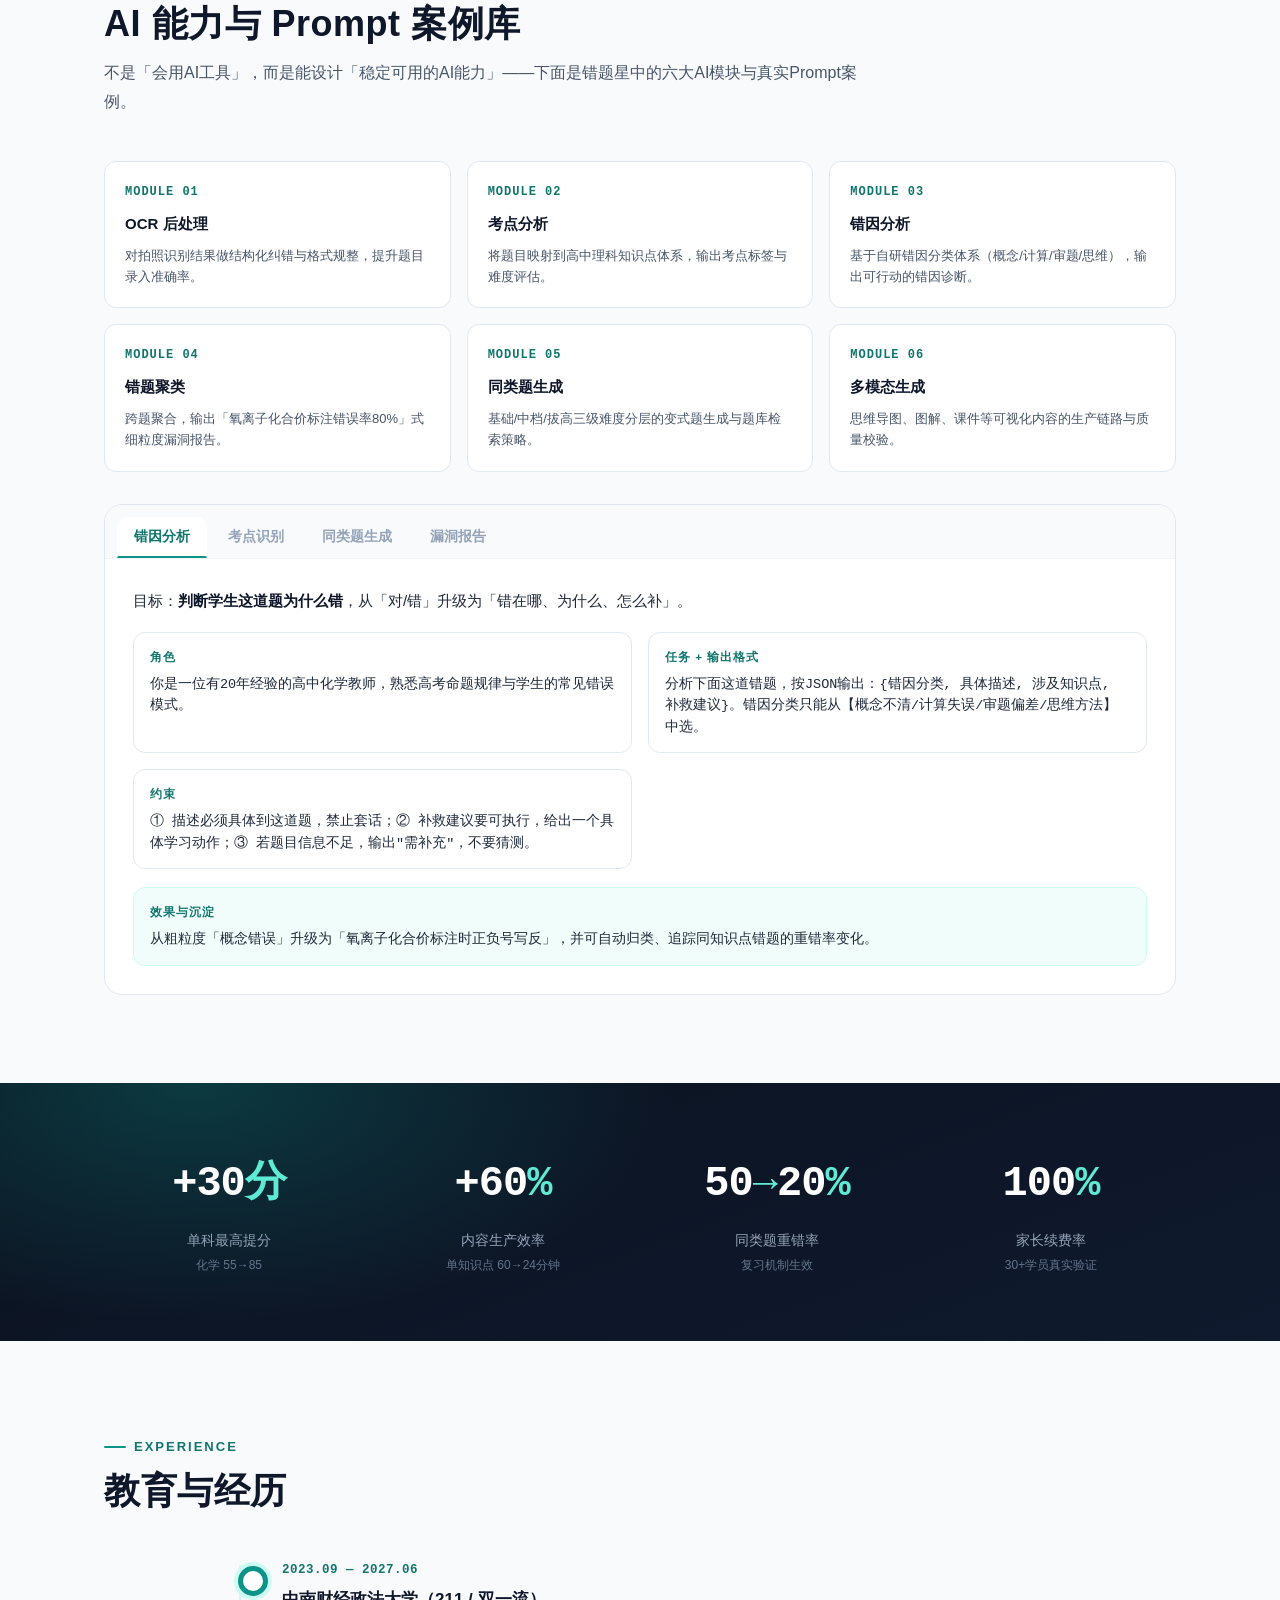
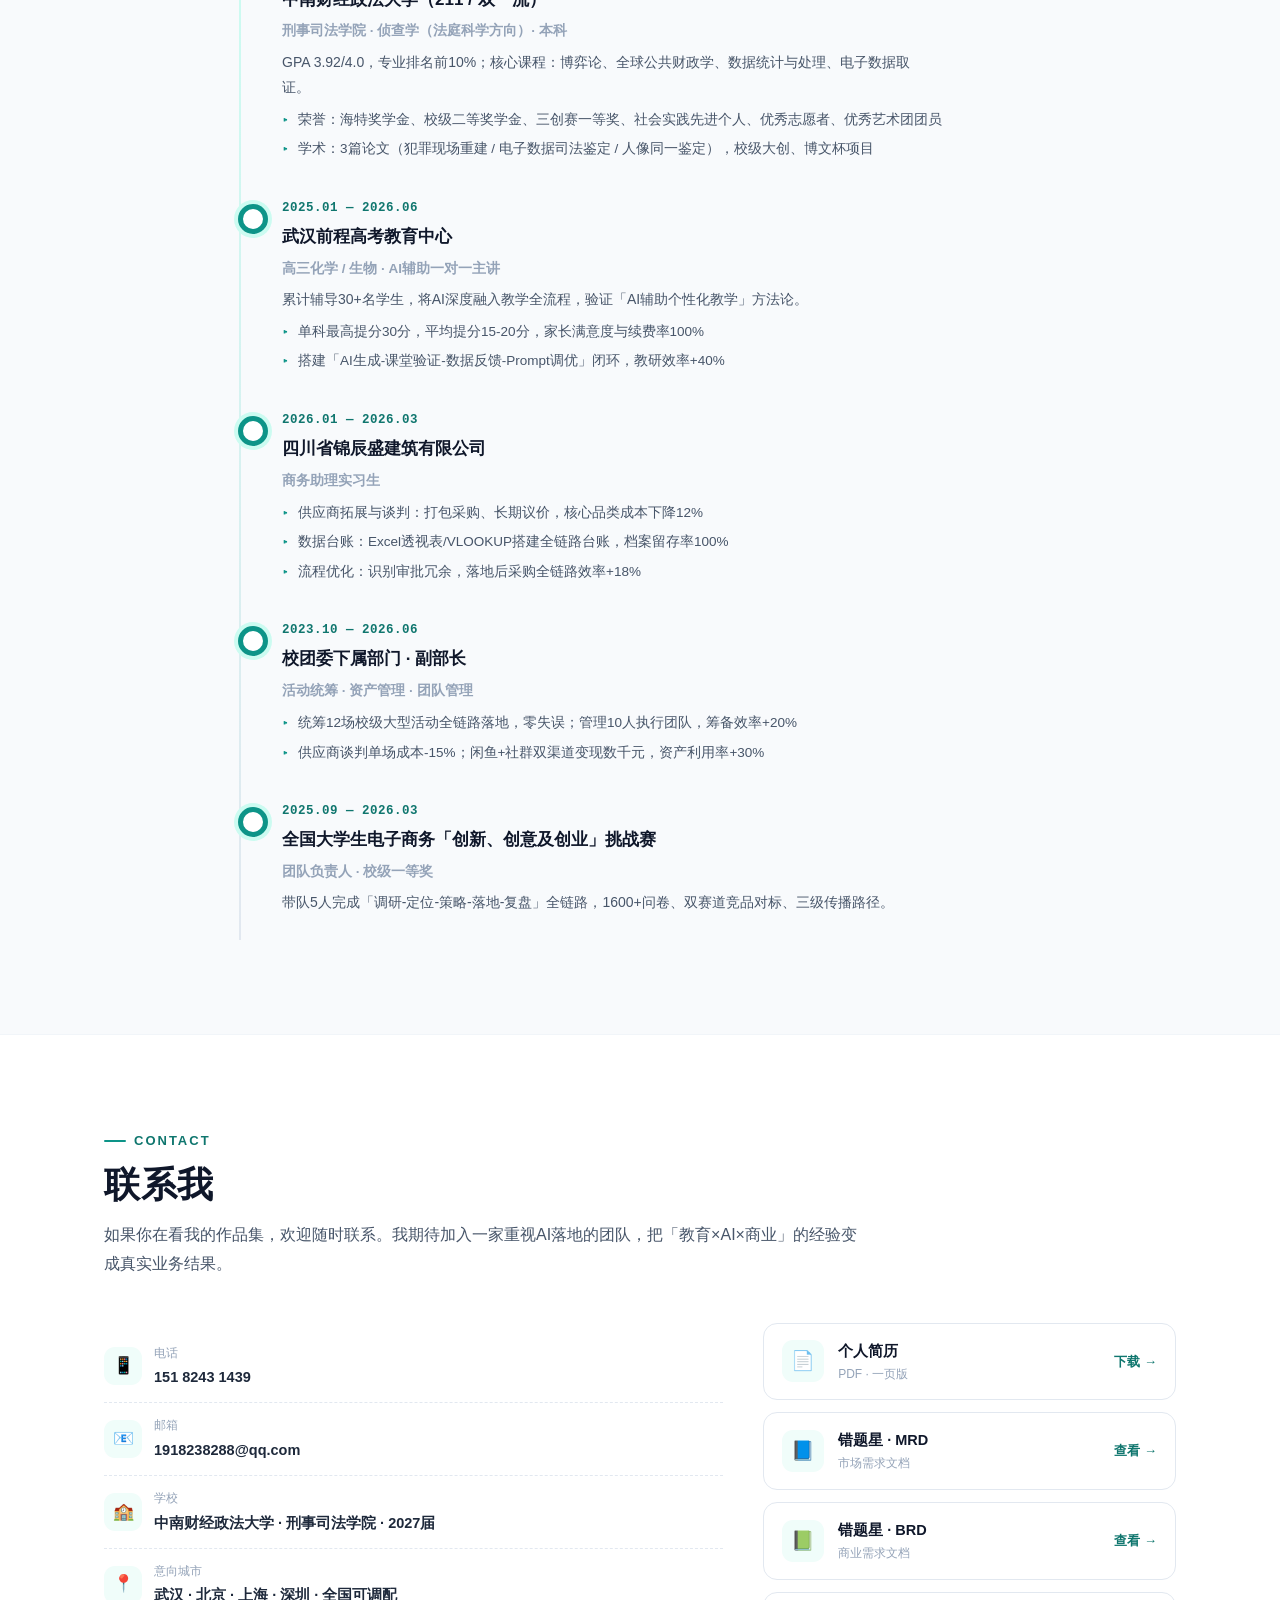
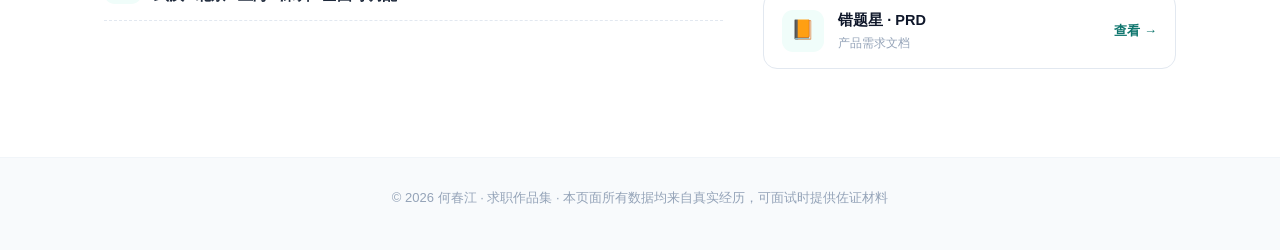
==== commit 6d5f3f31: "Update ranking: 前5% -> 前10%" ====
--- a/index.html
+++ b/index.html
@@ -41,7 +41,7 @@
         <h1>教育 × AI × 商业<br><span class="hl">复合型候选人</span></h1>
         <p class="subline">用证据意识定义需求，用 AI 把想法落地。</p>
         <p class="desc">
-          中南财经政法大学（211/双一流）侦查学专业，GPA 3.92/4.0（专业前5%）。
+          中南财经政法大学（211/双一流）侦查学专业，GPA 3.92/4.0（专业前10%）。
           1.5年一线高中理科教学，把AI落地到真实课堂；独立完成AI教育产品全流程设计（MRD/BRD/PRD + 交互Demo）；
           兼具用户研究、内容增长与商务谈判实战。求职方向：AI产品 · 运营 · GTM · 管培。
         </p>
@@ -50,7 +50,7 @@
           <a class="btn btn-ghost" href="docs/何春江-简历.pdf" target="_blank" rel="noopener">📄 下载简历</a>
         </div>
         <div class="hero-stats">
-          <div class="stat"><div class="num">3.92<small>/4.0</small></div><div class="lbl">GPA · 专业前5%</div></div>
+          <div class="stat"><div class="num">3.92<small>/4.0</small></div><div class="lbl">GPA · 专业前10%</div></div>
           <div class="stat"><div class="num">1.5<small>年</small></div><div class="lbl">一线高中理科教学</div></div>
           <div class="stat"><div class="num">+30<small>分</small></div><div class="lbl">单科最高提分</div></div>
           <div class="stat"><div class="num">1600<small>+</small></div><div class="lbl">用户调研问卷</div></div>
@@ -97,7 +97,7 @@
         <p>此外，我在商务、运营与增长上同样有实战：商务助理实习推动采购成本下降12%；校团委副部长统筹12场大型活动、管理10人团队；三创赛负责人带队用1600份问卷拿下校级一等奖。</p>
         <div class="quote-box">
           <span class="q-label">为什么学侦查学，做 AI / 商业？</span>
-          侦查学训练的是证据意识和逻辑拆解——先定位问题、再找证据、再下结论。这正是产品需求分析（定义问题）与顾问式销售（诊断痛点）的核心能力。跨学科训练让我能快速迁移新领域知识，GPA 3.92（前5%）验证了学习转化能力。
+          侦查学训练的是证据意识和逻辑拆解——先定位问题、再找证据、再下结论。这正是产品需求分析（定义问题）与顾问式销售（诊断痛点）的核心能力。跨学科训练让我能快速迁移新领域知识，GPA 3.92（前10%）验证了学习转化能力。
         </div>
       </div>
       <div class="skills-grid reveal reveal-d1">
@@ -347,7 +347,7 @@
         <div class="tl-date">2023.09 — 2027.06</div>
         <h4>中南财经政法大学（211 / 双一流）</h4>
         <div class="tl-role">刑事司法学院 · 侦查学（法庭科学方向）· 本科</div>
-        <p>GPA 3.92/4.0，专业排名前5%；核心课程：博弈论、全球公共财政学、数据统计与处理、电子数据取证。</p>
+        <p>GPA 3.92/4.0，专业排名前10%；核心课程：博弈论、全球公共财政学、数据统计与处理、电子数据取证。</p>
         <ul class="tl-points">
           <li>荣誉：海特奖学金、校级二等奖学金、三创赛一等奖、社会实践先进个人、优秀志愿者、优秀艺术团团员</li>
           <li>学术：3篇论文（犯罪现场重建 / 电子数据司法鉴定 / 人像同一鉴定），校级大创、博文杯项目</li>
--- a/css/style.css
+++ b/css/style.css
@@ -0,0 +1,396 @@
+/* ============================================================
+   何春江 · 2027届求职作品集
+   设计语言：证据意识 × AI × 教育 —— 冷静、克制、有据可查
+   ============================================================ */
+:root{
+  --ink:#0f172a;
+  --ink-2:#1e293b;
+  --body:#475569;
+  --muted:#94a3b8;
+  --paper:#f8fafc;
+  --card:#ffffff;
+  --line:#e2e8f0;
+  --line-2:#f1f5f9;
+  --brand:#0f766e;
+  --brand-2:#0d9488;
+  --brand-soft:#ccfbf1;
+  --brand-faint:#f0fdfa;
+  --accent:#f59e0b;
+  --accent-soft:#fef3c7;
+  --red:#dc2626;
+  --blue:#2563eb;
+  --violet:#7c3aed;
+  --radius:18px;
+  --radius-sm:12px;
+  --shadow:0 10px 34px rgba(15,23,42,.08);
+  --shadow-lg:0 24px 60px rgba(15,23,42,.14);
+  --font:-apple-system,BlinkMacSystemFont,"PingFang SC","Microsoft YaHei","Noto Sans SC","Segoe UI",sans-serif;
+  --mono:"SF Mono","Cascadia Code",Consolas,"Liberation Mono",Menlo,monospace;
+  --nav-h:64px;
+}
+*{box-sizing:border-box;margin:0;padding:0}
+html{scroll-behavior:smooth;scroll-padding-top:calc(var(--nav-h) + 16px)}
+body{
+  font-family:var(--font);
+  background:var(--paper);
+  color:var(--body);
+  line-height:1.8;
+  font-size:16px;
+  -webkit-font-smoothing:antialiased;
+  text-rendering:optimizeLegibility;
+}
+::selection{background:rgba(13,148,136,.18)}
+img{max-width:100%;display:block}
+a{color:var(--brand);text-decoration:none;transition:color .2s}
+a:hover{color:var(--brand-2)}
+.container{max-width:1120px;margin:0 auto;padding:0 24px}
+section{position:relative}
+
+/* ===== 顶栏 ===== */
+.navbar{
+  position:sticky;top:0;z-index:100;
+  height:var(--nav-h);
+  background:rgba(248,250,252,.86);
+  backdrop-filter:blur(14px);
+  -webkit-backdrop-filter:blur(14px);
+  border-bottom:1px solid var(--line-2);
+}
+.nav-inner{max-width:1120px;margin:0 auto;padding:0 24px;height:100%;display:flex;align-items:center;gap:16px}
+.brand{display:flex;align-items:baseline;gap:8px;white-space:nowrap}
+.brand .b-name{font-weight:800;font-size:17px;color:var(--ink);letter-spacing:.5px}
+.brand .b-tag{font-size:12px;color:var(--muted)}
+.nav-links{display:flex;align-items:center;gap:4px;margin-left:auto}
+.nav-links a{
+  padding:7px 12px;border-radius:999px;font-size:14px;color:var(--body);
+  transition:.2s;
+}
+.nav-links a:hover{background:var(--brand-faint);color:var(--brand)}
+.nav-links a.btn-nav{
+  background:var(--ink);color:#fff;font-weight:600;
+  padding:8px 16px;
+}
+.nav-links a.btn-nav:hover{background:var(--brand);color:#fff}
+.nav-toggle{display:none;margin-left:auto;background:none;border:1px solid var(--line);border-radius:10px;padding:8px 11px;cursor:pointer;font-size:16px;color:var(--ink)}
+
+/* ===== 通用标题 ===== */
+.eyebrow{
+  display:inline-flex;align-items:center;gap:8px;
+  font-size:13px;font-weight:700;letter-spacing:2px;color:var(--brand);
+  text-transform:uppercase;
+}
+.eyebrow::before{content:"";width:22px;height:2px;background:var(--brand-2);border-radius:2px}
+.section{padding:88px 0}
+.section-head{max-width:760px;margin-bottom:44px}
+.section-head h2{font-size:clamp(26px,3.4vw,36px);color:var(--ink);letter-spacing:.5px;line-height:1.3;margin:10px 0 12px}
+.section-head p{font-size:16px;color:var(--body)}
+
+/* ===== Hero ===== */
+.hero{
+  position:relative;overflow:hidden;
+  background:
+    radial-gradient(900px 500px at 85% -10%, rgba(13,148,136,.35), transparent 60%),
+    radial-gradient(700px 420px at 0% 10%, rgba(37,99,235,.22), transparent 55%),
+    linear-gradient(160deg,#0b1220 0%,#0f1a2e 55%,#0d2428 100%);
+  color:#e2e8f0;
+  padding:72px 0 96px;
+}
+.hero::after{
+  content:"";position:absolute;inset:0;pointer-events:none;
+  background-image:
+    linear-gradient(rgba(148,163,184,.06) 1px,transparent 1px),
+    linear-gradient(90deg,rgba(148,163,184,.06) 1px,transparent 1px);
+  background-size:44px 44px;
+  mask-image:radial-gradient(ellipse 80% 70% at 50% 0%,#000 30%,transparent 75%);
+  -webkit-mask-image:radial-gradient(ellipse 80% 70% at 50% 0%,#000 30%,transparent 75%);
+}
+.hero-grid{position:relative;z-index:2;display:grid;grid-template-columns:1.15fr .85fr;gap:56px;align-items:center}
+.hero-eyebrow{
+  display:inline-flex;align-items:center;gap:10px;
+  font-size:13px;font-weight:700;letter-spacing:2px;color:#5eead4;
+  background:rgba(13,148,136,.15);border:1px solid rgba(94,234,212,.25);
+  padding:7px 14px;border-radius:999px;
+}
+.hero h1{
+  font-size:clamp(34px,5.4vw,58px);line-height:1.12;color:#fff;letter-spacing:1px;
+  margin:20px 0 8px;font-weight:800;
+}
+.hero h1 .hl{
+  background:linear-gradient(120deg,#5eead4,#38bdf8);
+  -webkit-background-clip:text;background-clip:text;color:transparent;
+}
+.hero .subline{font-size:clamp(17px,2.2vw,21px);color:#cbd5e1;font-weight:500;margin-bottom:14px}
+.hero .desc{font-size:15.5px;color:#94a3b8;max-width:560px;margin-bottom:26px}
+.hero-actions{display:flex;gap:12px;flex-wrap:wrap;margin-bottom:34px}
+.btn{
+  display:inline-flex;align-items:center;gap:8px;
+  padding:12px 22px;border-radius:12px;font-size:15px;font-weight:600;
+  transition:.22s;border:1px solid transparent;cursor:pointer;
+}
+.btn-primary{background:linear-gradient(135deg,#0d9488,#0f766e);color:#fff;box-shadow:0 8px 22px rgba(13,148,136,.35)}
+.btn-primary:hover{transform:translateY(-2px);box-shadow:0 12px 28px rgba(13,148,136,.45);color:#fff}
+.btn-ghost{background:rgba(255,255,255,.06);color:#e2e8f0;border-color:rgba(148,163,184,.35);backdrop-filter:blur(4px)}
+.btn-ghost:hover{background:rgba(255,255,255,.12);color:#fff;transform:translateY(-2px)}
+.btn-light{background:#fff;color:var(--ink);box-shadow:var(--shadow)}
+.btn-light:hover{transform:translateY(-2px);color:var(--brand);box-shadow:var(--shadow-lg)}
+.btn-outline{background:transparent;color:var(--brand);border-color:var(--brand)}
+.btn-outline:hover{background:var(--brand-faint)}
+.btn-sm{padding:8px 14px;font-size:13.5px;border-radius:10px}
+.hero-stats{
+  display:grid;grid-template-columns:repeat(3,1fr);gap:14px;max-width:620px;
+}
+.stat{
+  background:rgba(255,255,255,.05);border:1px solid rgba(148,163,184,.22);
+  border-radius:14px;padding:16px 14px;backdrop-filter:blur(6px);
+}
+.stat .num{font-size:26px;font-weight:800;color:#fff;font-family:var(--mono);letter-spacing:-.5px}
+.stat .num small{font-size:14px;color:#5eead4;font-weight:700;margin-left:1px}
+.stat .lbl{font-size:12px;color:#94a3b8;margin-top:3px}
+/* hero 可视化卡片 */
+.hero-visual{position:relative}
+.loop-card{
+  background:rgba(255,255,255,.06);border:1px solid rgba(148,163,184,.25);
+  border-radius:20px;padding:24px;backdrop-filter:blur(8px);
+  box-shadow:0 30px 60px rgba(0,0,0,.35);
+}
+.loop-card .lc-title{display:flex;align-items:center;gap:8px;font-size:13px;color:#cbd5e1;font-weight:600;margin-bottom:16px;letter-spacing:.5px}
+.loop-card .lc-title .dot{width:8px;height:8px;border-radius:50%;background:#5eead4;box-shadow:0 0 0 4px rgba(94,234,212,.18);animation:pulse 2s infinite}
+@keyframes pulse{0%,100%{box-shadow:0 0 0 3px rgba(94,234,212,.22)}50%{box-shadow:0 0 0 6px rgba(94,234,212,.08)}}
+.loop-node{
+  display:flex;gap:12px;align-items:flex-start;
+  background:rgba(255,255,255,.05);border:1px solid rgba(148,163,184,.18);
+  border-radius:12px;padding:12px 14px;margin-bottom:8px;
+}
+.loop-node .no{
+  flex:none;width:26px;height:26px;border-radius:8px;
+  background:linear-gradient(135deg,#0d9488,#2563eb);
+  color:#fff;font-size:13px;font-weight:700;
+  display:flex;align-items:center;justify-content:center;font-family:var(--mono);
+}
+.loop-node .nm{font-size:14px;color:#e2e8f0;font-weight:600}
+.loop-node .ds{font-size:12px;color:#94a3b8;line-height:1.5}
+.loop-arrow{text-align:center;color:#5eead4;font-size:13px;line-height:1;margin:3px 0;opacity:.8}
+.hero-meta{
+  margin-top:18px;display:flex;gap:10px;flex-wrap:wrap;
+}
+.chip{
+  display:inline-flex;align-items:center;gap:6px;
+  font-size:12.5px;font-weight:600;padding:6px 12px;border-radius:999px;
+  background:rgba(13,148,136,.14);color:#5eead4;border:1px solid rgba(94,234,212,.22);
+}
+
+/* ===== 关于我 ===== */
+.about-grid{display:grid;grid-template-columns:1fr 1fr;gap:48px;align-items:start}
+.about-narrative p{margin-bottom:14px;font-size:15.5px}
+.about-narrative strong{color:var(--ink)}
+.quote-box{
+  border-left:4px solid var(--brand-2);background:var(--brand-faint);
+  border-radius:0 14px 14px 0;padding:18px 20px;margin-top:6px;
+  font-size:14.5px;color:var(--ink-2);
+}
+.quote-box .q-label{font-size:12px;font-weight:700;color:var(--brand);letter-spacing:1px;margin-bottom:6px;display:block}
+.skills-grid{display:grid;grid-template-columns:1fr 1fr;gap:14px}
+.skill-card{
+  background:var(--card);border:1px solid var(--line);border-radius:var(--radius-sm);
+  padding:18px;transition:.22s;
+}
+.skill-card:hover{transform:translateY(-3px);box-shadow:var(--shadow);border-color:transparent}
+.skill-card .ic{font-size:22px;margin-bottom:8px}
+.skill-card h4{font-size:15px;color:var(--ink);margin-bottom:6px}
+.skill-card p{font-size:13px;color:var(--body);line-height:1.65}
+
+/* ===== 项目 ===== */
+.project-card{
+  background:var(--card);border:1px solid var(--line);border-radius:var(--radius);
+  overflow:hidden;margin-bottom:36px;transition:.25s;
+}
+.project-card:hover{box-shadow:var(--shadow-lg);border-color:transparent}
+.project-cover{
+  padding:34px 40px;color:#fff;position:relative;overflow:hidden;
+}
+.project-cover.pc1{
+  background:
+    radial-gradient(600px 300px at 90% -20%, rgba(245,158,11,.35), transparent 60%),
+    linear-gradient(135deg,#0f172a,#134e4a);
+}
+.project-cover.pc2{
+  background:
+    radial-gradient(600px 300px at 90% -20%, rgba(37,99,235,.35), transparent 60%),
+    linear-gradient(135deg,#0f172a,#1e3a8a);
+}
+.project-cover.pc3{
+  background:
+    radial-gradient(600px 300px at 90% -20%, rgba(124,58,237,.35), transparent 60%),
+    linear-gradient(135deg,#0f172a,#581c87);
+}
+.pc-tags{display:flex;gap:8px;flex-wrap:wrap;margin-bottom:14px}
+.pc-tags span{
+  font-size:12px;font-weight:600;padding:4px 11px;border-radius:999px;
+  background:rgba(255,255,255,.12);border:1px solid rgba(255,255,255,.22);color:#e2e8f0;
+}
+.pc-flag{font-size:12.5px;font-weight:700;letter-spacing:1.5px;color:#fbbf24;margin-bottom:6px}
+.project-cover h3{font-size:clamp(22px,3vw,30px);color:#fff;letter-spacing:.5px;margin-bottom:8px}
+.project-cover .pc-desc{font-size:14.5px;color:#cbd5e1;max-width:640px;margin-bottom:18px}
+.pc-links{display:flex;gap:10px;flex-wrap:wrap}
+.pc-link{
+  display:inline-flex;align-items:center;gap:6px;
+  font-size:13px;font-weight:600;padding:8px 15px;border-radius:10px;
+  background:rgba(255,255,255,.1);border:1px solid rgba(255,255,255,.25);color:#fff;transition:.2s;
+}
+.pc-link:hover{background:rgba(255,255,255,.2);color:#fff;transform:translateY(-1px)}
+.pc-link.pc-solid{background:#fff;color:var(--ink);border-color:transparent}
+.pc-link.pc-solid:hover{color:var(--brand)}
+.project-body{padding:32px 40px}
+.project-body .pb-grid{display:grid;grid-template-columns:1fr 1fr;gap:34px}
+.pb-label{font-size:12px;font-weight:700;letter-spacing:1.5px;color:var(--brand);margin-bottom:10px}
+.project-body ul{list-style:none}
+.project-body li{
+  position:relative;padding-left:18px;margin-bottom:9px;font-size:14.5px;color:var(--body);
+}
+.project-body li::before{
+  content:"";position:absolute;left:0;top:10px;width:7px;height:7px;border-radius:2px;
+  background:var(--brand-2);
+}
+.pm-stats{display:grid;grid-template-columns:repeat(4,1fr);gap:12px;margin-top:26px}
+.pm{
+  background:var(--paper);border:1px solid var(--line-2);border-radius:12px;padding:14px 12px;text-align:center;
+}
+.pm .pm-num{font-size:20px;font-weight:800;color:var(--ink);font-family:var(--mono)}
+.pm .pm-num em{font-style:normal;color:var(--brand)}
+.pm .pm-lbl{font-size:12px;color:var(--muted);margin-top:2px}
+.method-tags{display:flex;flex-wrap:wrap;gap:8px;margin-top:18px}
+.method-tags span{
+  font-size:12.5px;color:var(--ink-2);background:var(--brand-faint);
+  border:1px solid var(--brand-soft);padding:5px 12px;border-radius:999px;font-weight:600;
+}
+
+/* ===== AI 模块 ===== */
+.module-grid{display:grid;grid-template-columns:repeat(3,1fr);gap:16px}
+.module-card{
+  background:var(--card);border:1px solid var(--line);border-radius:var(--radius-sm);
+  padding:20px;transition:.22s;position:relative;overflow:hidden;
+}
+.module-card:hover{transform:translateY(-3px);box-shadow:var(--shadow)}
+.module-card .m-no{
+  font-family:var(--mono);font-size:12px;color:var(--brand);font-weight:700;letter-spacing:1px;
+}
+.module-card h4{font-size:15px;color:var(--ink);margin:6px 0 8px}
+.module-card p{font-size:13px;color:var(--body);line-height:1.65}
+
+/* ===== Prompt 案例库 ===== */
+.prompt-wrap{background:var(--card);border:1px solid var(--line);border-radius:var(--radius);overflow:hidden}
+.prompt-tabs{display:flex;gap:4px;padding:12px 12px 0;border-bottom:1px solid var(--line-2);flex-wrap:wrap;background:var(--paper)}
+.prompt-tab{
+  border:1px solid transparent;background:transparent;padding:10px 16px;border-radius:10px 10px 0 0;
+  font-size:14px;font-weight:600;color:var(--muted);cursor:pointer;font-family:inherit;transition:.2s;
+  border-bottom:2px solid transparent;
+}
+.prompt-tab:hover{color:var(--brand)}
+.prompt-tab.active{color:var(--brand);border-bottom-color:var(--brand-2);background:#fff}
+.prompt-panel{display:none;padding:28px;animation:fade .3s ease}
+.prompt-panel.active{display:block}
+@keyframes fade{from{opacity:0;transform:translateY(6px)}to{opacity:1;transform:none}}
+.pp-goal{font-size:15px;color:var(--ink-2);margin-bottom:18px;font-weight:500}
+.pp-goal b{color:var(--ink)}
+.prompt-grid{display:grid;grid-template-columns:1fr 1fr;gap:16px}
+.prompt-field{border:1px solid var(--line);border-radius:12px;padding:14px 16px}
+.prompt-field .pf-label{font-size:11.5px;font-weight:700;letter-spacing:1px;color:var(--brand);margin-bottom:6px}
+.prompt-field .pf-body{font-size:13.5px;color:var(--ink-2);font-family:var(--mono);white-space:pre-wrap;line-height:1.6}
+.pp-effect{
+  margin-top:18px;background:var(--brand-faint);border:1px solid var(--brand-soft);
+  border-radius:12px;padding:14px 16px;font-size:13.5px;color:var(--ink-2);
+}
+.pp-effect .pe-label{font-size:11.5px;font-weight:700;color:var(--brand);letter-spacing:1px;margin-bottom:4px;display:block}
+
+/* ===== 数据带 ===== */
+.data-band{
+  background:
+    radial-gradient(800px 400px at 15% 0%, rgba(13,148,136,.3), transparent 60%),
+    linear-gradient(160deg,#0b1220,#0f1a2e);
+  color:#e2e8f0;padding:64px 0;
+}
+.data-grid{display:grid;grid-template-columns:repeat(4,1fr);gap:24px;text-align:center}
+.data-item .d-num{
+  font-size:clamp(28px,4vw,42px);font-weight:800;color:#fff;font-family:var(--mono);letter-spacing:-1px;
+}
+.data-item .d-num em{font-style:normal;color:#5eead4}
+.data-item .d-lbl{font-size:13.5px;color:#94a3b8;margin-top:6px}
+.data-item .d-sub{font-size:12px;color:#64748b;margin-top:2px}
+
+/* ===== 时间线 ===== */
+.timeline{position:relative;max-width:820px;margin:0 auto;padding-left:8px}
+.timeline::before{
+  content:"";position:absolute;left:9px;top:6px;bottom:6px;width:2px;
+  background:linear-gradient(var(--brand-soft),var(--line));
+}
+.tl-item{position:relative;padding:0 0 30px 44px}
+.tl-item::before{
+  content:"";position:absolute;left:0;top:7px;width:20px;height:20px;border-radius:50%;
+  background:#fff;border:5px solid var(--brand-2);box-shadow:0 0 0 4px var(--brand-soft);
+}
+.tl-item .tl-date{font-size:12.5px;font-weight:700;color:var(--brand);font-family:var(--mono);letter-spacing:.5px}
+.tl-item h4{font-size:17px;color:var(--ink);margin:3px 0 4px}
+.tl-item .tl-role{font-size:13.5px;color:var(--muted);font-weight:600;margin-bottom:6px}
+.tl-item p{font-size:14px;color:var(--body);max-width:640px}
+.tl-item .tl-points{margin-top:8px;list-style:none}
+.tl-item .tl-points li{position:relative;padding-left:16px;font-size:13.5px;color:var(--body);margin-bottom:5px}
+.tl-item .tl-points li::before{content:"▸";position:absolute;left:0;color:var(--brand-2)}
+
+/* ===== 联系 ===== */
+.contact-grid{display:grid;grid-template-columns:1.2fr .8fr;gap:40px;align-items:start}
+.contact-list{list-style:none;margin-top:8px}
+.contact-list li{display:flex;align-items:center;gap:12px;padding:12px 0;border-bottom:1px dashed var(--line);font-size:15px}
+.contact-list .ci{width:38px;height:38px;flex:none;border-radius:11px;background:var(--brand-faint);display:flex;align-items:center;justify-content:center;font-size:17px}
+.contact-list .cl{font-size:12px;color:var(--muted)}
+.contact-list .cv{font-size:14.5px;color:var(--ink-2);font-weight:600;word-break:break-all}
+.download-grid{display:grid;gap:12px}
+.download-item{
+  display:flex;align-items:center;gap:14px;background:var(--card);
+  border:1px solid var(--line);border-radius:14px;padding:14px 18px;transition:.2s;
+}
+.download-item:hover{box-shadow:var(--shadow);transform:translateY(-2px);border-color:transparent}
+.download-item .di{width:42px;height:42px;flex:none;border-radius:11px;display:flex;align-items:center;justify-content:center;font-size:19px;background:var(--brand-faint)}
+.download-item .dt{font-size:14.5px;color:var(--ink);font-weight:600}
+.download-item .ds{font-size:12px;color:var(--muted)}
+.download-item .da{margin-left:auto;font-size:13px;font-weight:700;color:var(--brand);white-space:nowrap}
+
+/* ===== Footer ===== */
+.footer{
+  border-top:1px solid var(--line-2);padding:28px 0 40px;
+  font-size:13px;color:var(--muted);text-align:center;
+}
+
+/* ===== 滚动浮现 ===== */
+.reveal{opacity:0;transform:translateY(22px);transition:opacity .6s ease,transform .6s ease}
+.reveal.in{opacity:1;transform:none}
+.reveal-d1{transition-delay:.08s}
+.reveal-d2{transition-delay:.16s}
+.reveal-d3{transition-delay:.24s}
+
+/* ===== 响应式 ===== */
+@media (max-width:960px){
+  .hero-grid{grid-template-columns:1fr;gap:40px}
+  .hero-visual{max-width:520px}
+  .about-grid{grid-template-columns:1fr;gap:32px}
+  .project-body .pb-grid{grid-template-columns:1fr;gap:24px}
+  .module-grid{grid-template-columns:1fr 1fr}
+  .data-grid{grid-template-columns:repeat(2,1fr);gap:28px}
+  .contact-grid{grid-template-columns:1fr}
+  .nav-links{
+    position:fixed;top:var(--nav-h);left:0;right:0;flex-direction:column;align-items:stretch;
+    background:#fff;border-bottom:1px solid var(--line);padding:12px 16px;gap:4px;
+    display:none;box-shadow:var(--shadow);
+  }
+  .nav-links.open{display:flex}
+  .nav-links a{padding:12px 14px;border-radius:10px}
+  .nav-toggle{display:block}
+}
+@media (max-width:640px){
+  .section{padding:64px 0}
+  .hero-stats{grid-template-columns:repeat(2,1fr)}
+  .skills-grid{grid-template-columns:1fr}
+  .module-grid{grid-template-columns:1fr}
+  .prompt-grid{grid-template-columns:1fr}
+  .pm-stats{grid-template-columns:repeat(2,1fr)}
+  .project-cover,.project-body{padding:26px 22px}
+  .hero{padding:56px 0 72px}
+}
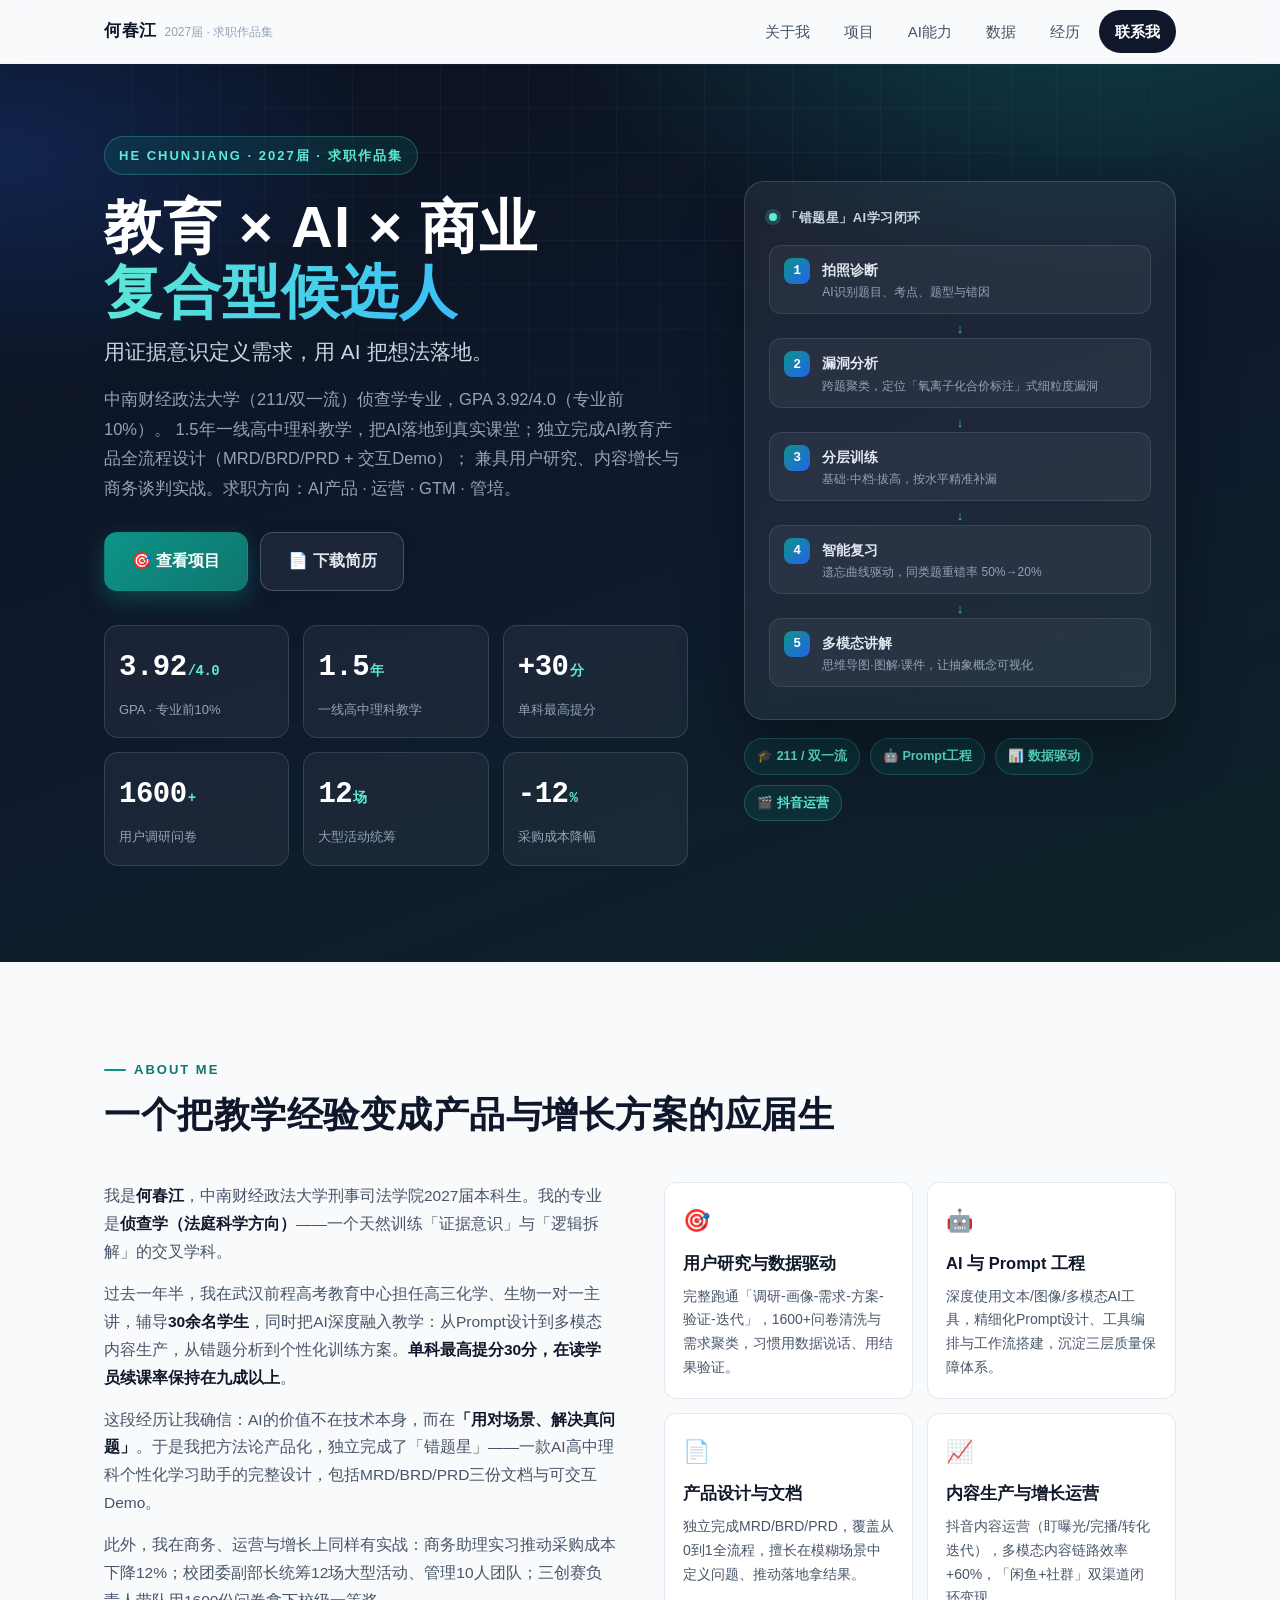
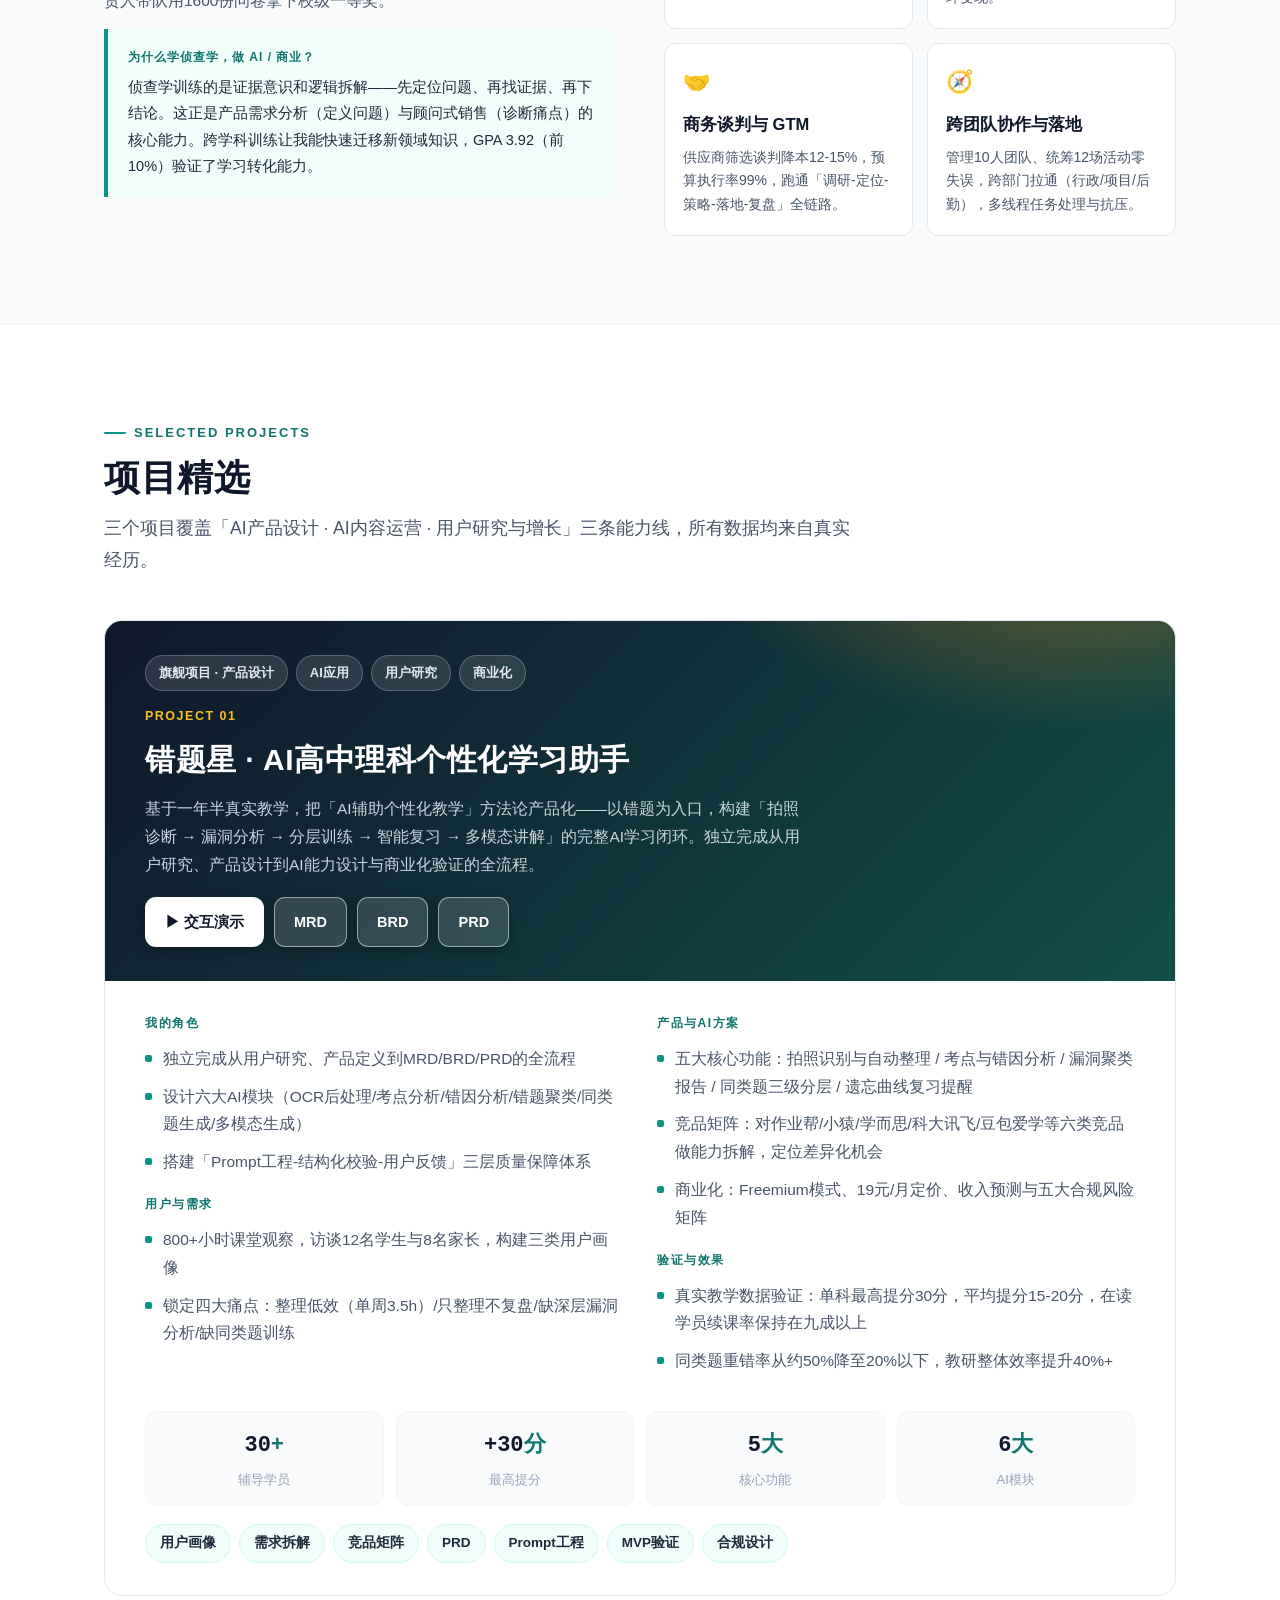
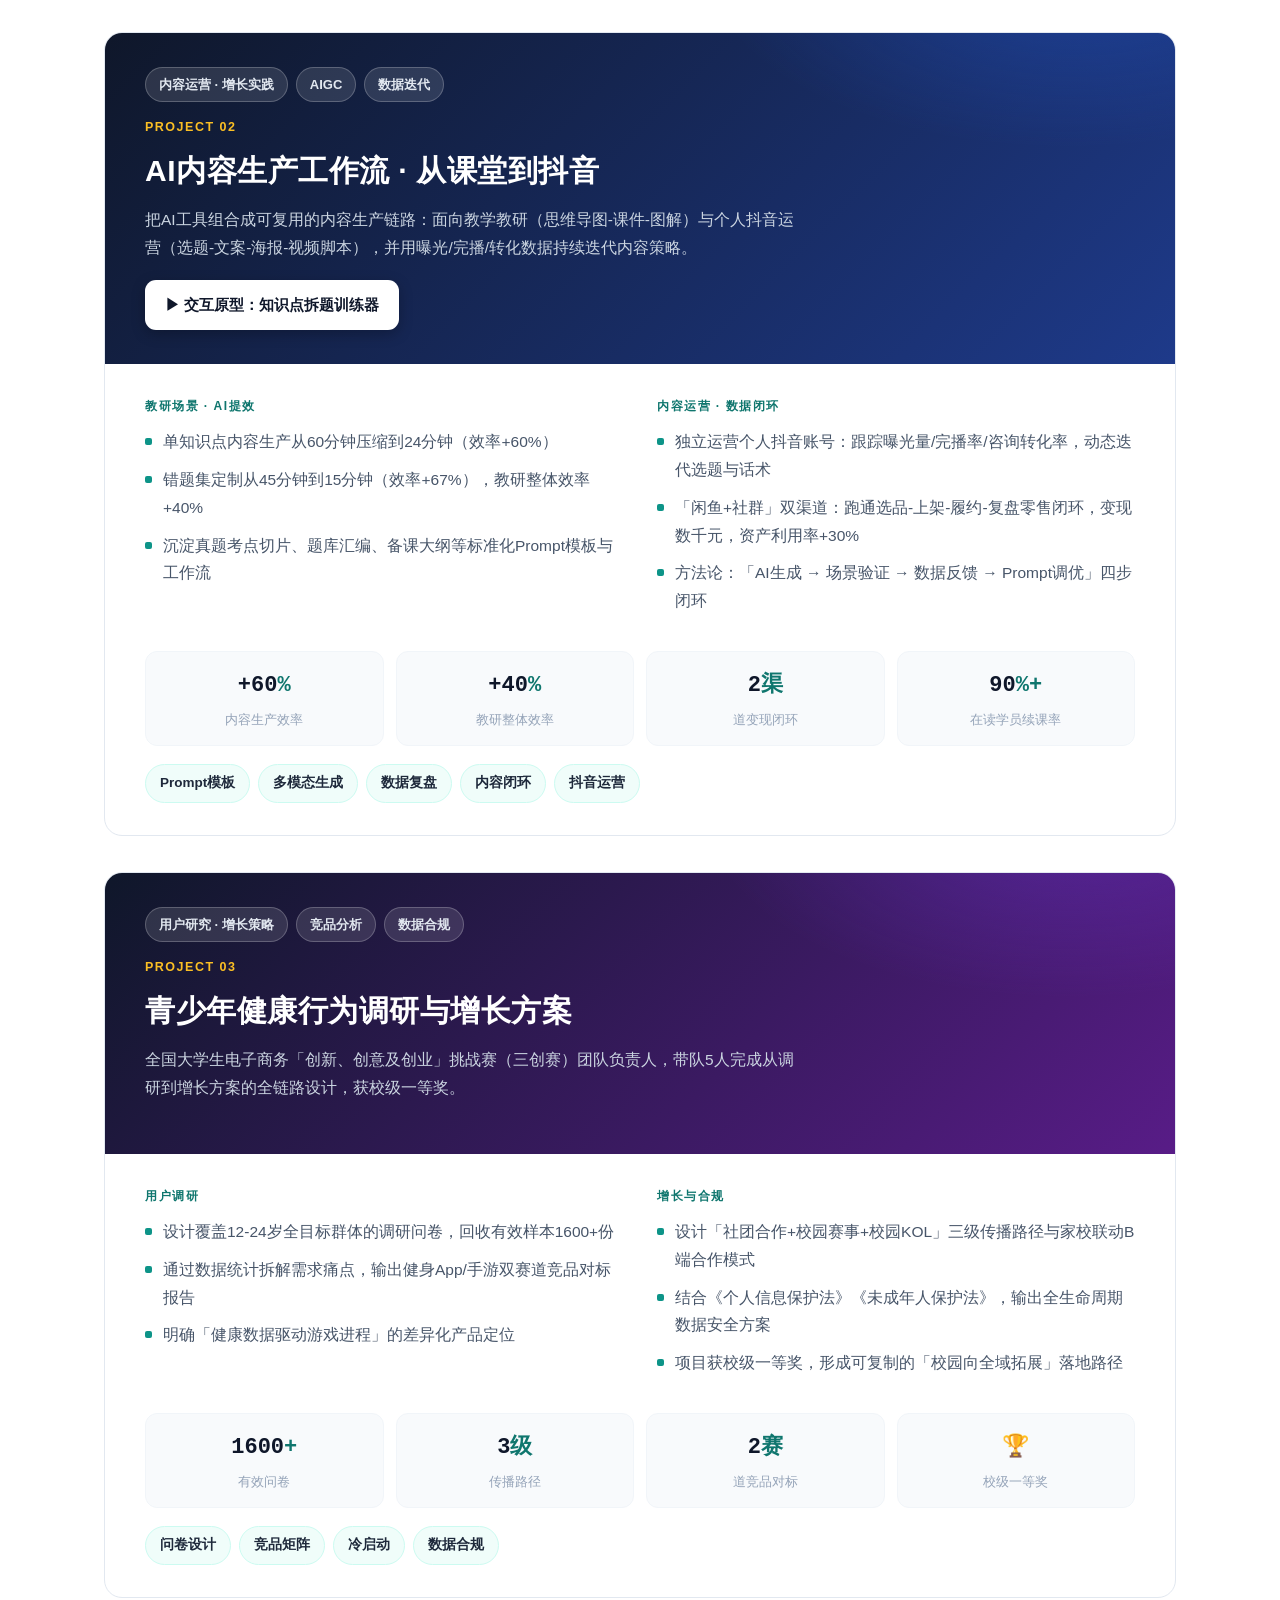
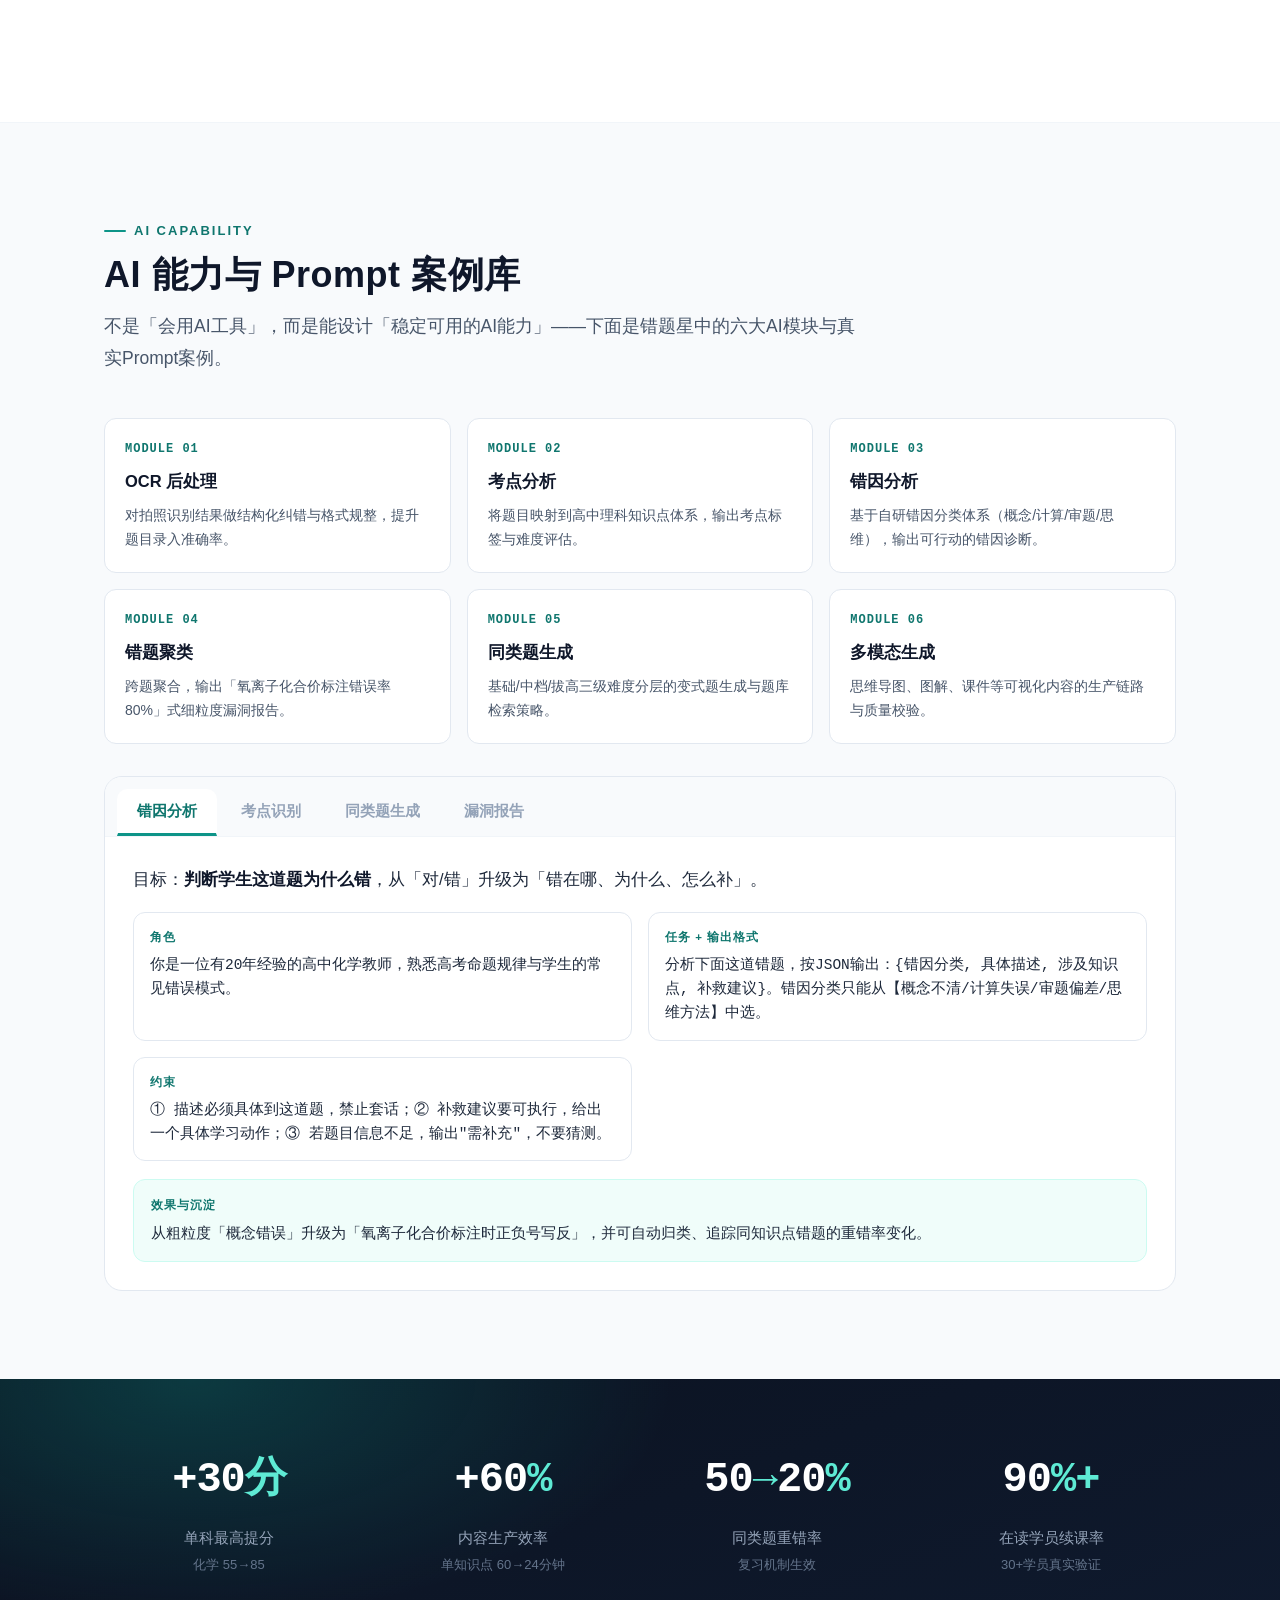
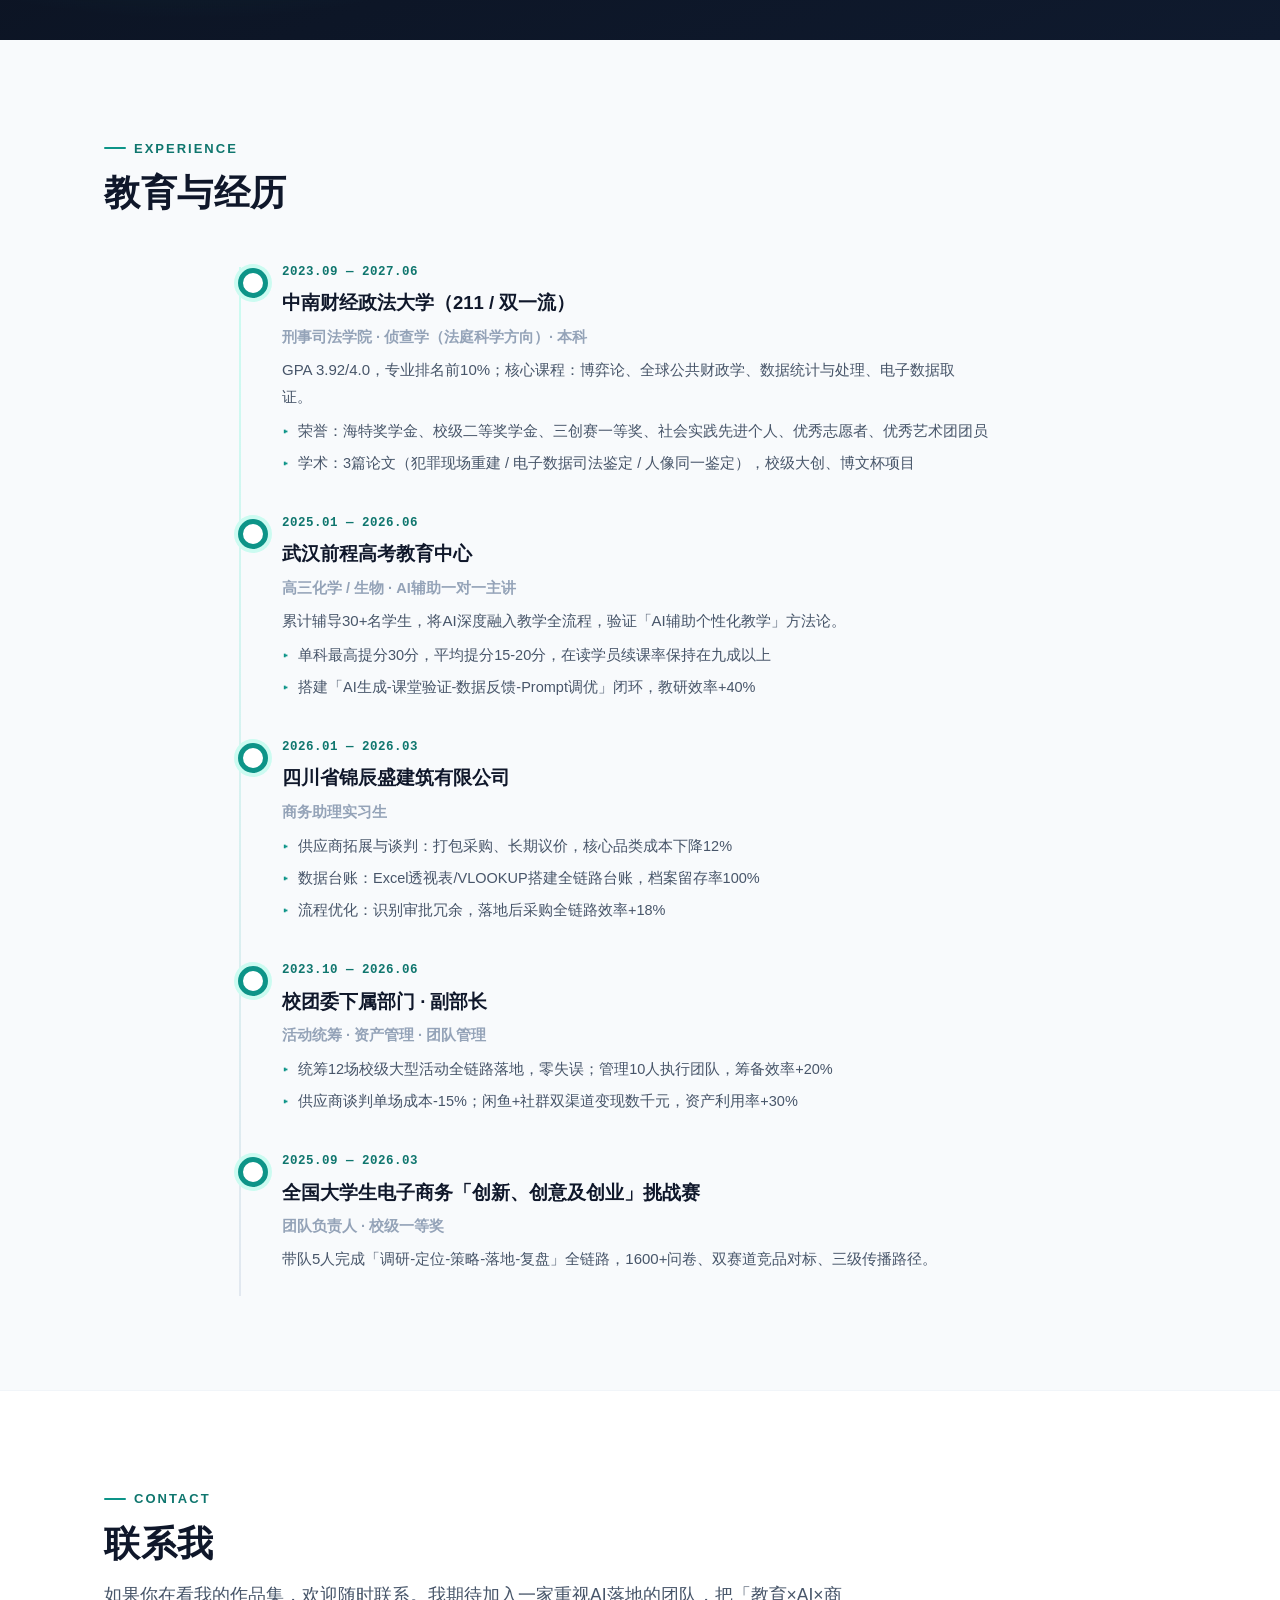
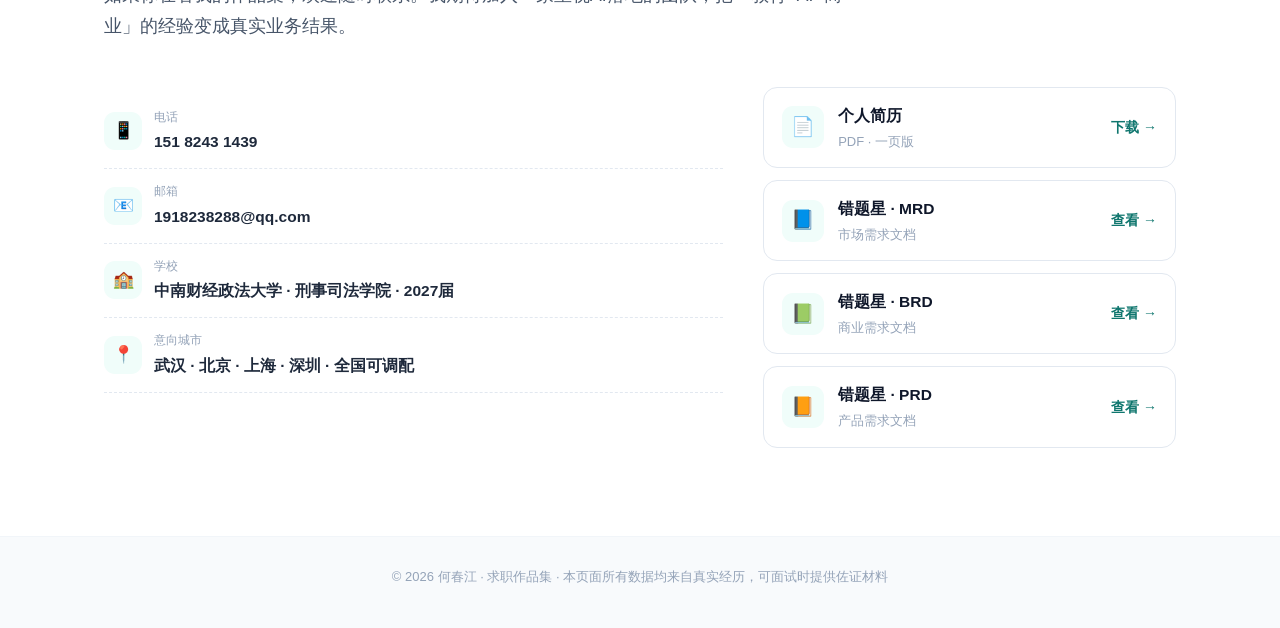
==== commit ed5a9e3e: "Update index.html" ====
--- a/index.html
+++ b/index.html
@@ -92,7 +92,7 @@
     <div class="about-grid">
       <div class="about-narrative reveal">
         <p>我是<strong>何春江</strong>，中南财经政法大学刑事司法学院2027届本科生。我的专业是<strong>侦查学（法庭科学方向）</strong>——一个天然训练「证据意识」与「逻辑拆解」的交叉学科。</p>
-        <p>过去一年半，我在武汉前程高考教育中心担任高三化学、生物一对一主讲，辅导<strong>30余名学生</strong>，同时把AI深度融入教学：从Prompt设计到多模态内容生产，从错题分析到个性化训练方案。<strong>单科最高提分30分，家长续费率100%</strong>。</p>
+        <p>过去一年半，我在武汉前程高考教育中心担任高三化学、生物一对一主讲，辅导<strong>30余名学生</strong>，同时把AI深度融入教学：从Prompt设计到多模态内容生产，从错题分析到个性化训练方案。<strong>单科最高提分30分，在读学员续课率保持在九成以上</strong>。</p>
         <p>这段经历让我确信：AI的价值不在技术本身，而在<strong>「用对场景、解决真问题」</strong>。于是我把方法论产品化，独立完成了「错题星」——一款AI高中理科个性化学习助手的完整设计，包括MRD/BRD/PRD三份文档与可交互Demo。</p>
         <p>此外，我在商务、运营与增长上同样有实战：商务助理实习推动采购成本下降12%；校团委副部长统筹12场大型活动、管理10人团队；三创赛负责人带队用1600份问卷拿下校级一等奖。</p>
         <div class="quote-box">
@@ -159,7 +159,7 @@
             </ul>
             <div class="pb-label" style="margin-top:18px">验证与效果</div>
             <ul>
-              <li>真实教学数据验证：单科最高提分30分，平均提分15-20分，家长续费率100%</li>
+              <li>真实教学数据验证：单科最高提分30分，平均提分15-20分，在读学员续课率保持在九成以上</li>
               <li>同类题重错率从约50%降至20%以下，教研整体效率提升40%+</li>
             </ul>
           </div>
@@ -210,7 +210,7 @@
           <div class="pm"><div class="pm-num">+60<em>%</em></div><div class="pm-lbl">内容生产效率</div></div>
           <div class="pm"><div class="pm-num">+40<em>%</em></div><div class="pm-lbl">教研整体效率</div></div>
           <div class="pm"><div class="pm-num">2<em>渠</em></div><div class="pm-lbl">道变现闭环</div></div>
-          <div class="pm"><div class="pm-num">100<em>%</em></div><div class="pm-lbl">家长续费率</div></div>
+          <div class="pm"><div class="pm-num">90<em>%+</em></div><div class="pm-lbl">在读学员续课率</div></div>
         </div>
         <div class="method-tags">
           <span>Prompt模板</span><span>多模态生成</span><span>数据复盘</span><span>内容闭环</span><span>抖音运营</span>
@@ -317,7 +317,7 @@
           <div class="prompt-field"><div class="pf-label">任务 + 输出格式</div><div class="pf-body">基于错题聚类数据，生成结构化报告：{本周漏洞TOP3, 每项错误率, 原因解读, 学习建议, 下周目标}。</div></div>
           <div class="prompt-field"><div class="pf-label">约束</div><div class="pf-body">① 语言通俗，禁止专业黑话；② 建议必须具体（如「每天15分钟专项训练」而非「加强练习」）；③ 只陈述数据支持的事实，不夸大。</div></div>
         </div>
-        <div class="pp-effect"><span class="pe-label">效果与沉淀</span>报告页将「碎片化刷题」转化为「系统性补漏」，支撑续费与口碑——这是续费率100%的关键一环。</div>
+        <div class="pp-effect"><span class="pe-label">效果与沉淀</span>报告页将「碎片化刷题」转化为「系统性补漏」，支撑续费与口碑——这是在读学员续课率保持九成以上的关键一环。</div>
       </div>
     </div>
   </div>
@@ -330,7 +330,7 @@
       <div class="data-item"><div class="d-num">+30<em>分</em></div><div class="d-lbl">单科最高提分</div><div class="d-sub">化学 55→85</div></div>
       <div class="data-item"><div class="d-num">+60<em>%</em></div><div class="d-lbl">内容生产效率</div><div class="d-sub">单知识点 60→24分钟</div></div>
       <div class="data-item"><div class="d-num">50<em>→</em>20<em>%</em></div><div class="d-lbl">同类题重错率</div><div class="d-sub">复习机制生效</div></div>
-      <div class="data-item"><div class="d-num">100<em>%</em></div><div class="d-lbl">家长续费率</div><div class="d-sub">30+学员真实验证</div></div>
+      <div class="data-item"><div class="d-num">90<em>%+</em></div><div class="d-lbl">在读学员续课率</div><div class="d-sub">30+学员真实验证</div></div>
     </div>
   </div>
 </section>
@@ -359,7 +359,7 @@
         <div class="tl-role">高三化学 / 生物 · AI辅助一对一主讲</div>
         <p>累计辅导30+名学生，将AI深度融入教学全流程，验证「AI辅助个性化教学」方法论。</p>
         <ul class="tl-points">
-          <li>单科最高提分30分，平均提分15-20分，家长满意度与续费率100%</li>
+          <li>单科最高提分30分，平均提分15-20分，在读学员续课率保持在九成以上</li>
           <li>搭建「AI生成-课堂验证-数据反馈-Prompt调优」闭环，教研效率+40%</li>
         </ul>
       </div>
--- a/css/style.css
+++ b/css/style.css
@@ -35,7 +35,7 @@
   background:var(--paper);
   color:var(--body);
   line-height:1.8;
-  font-size:16px;
+  font-size:17.5px;
   -webkit-font-smoothing:antialiased;
   text-rendering:optimizeLegibility;
 }
@@ -61,7 +61,7 @@
 .brand .b-tag{font-size:12px;color:var(--muted)}
 .nav-links{display:flex;align-items:center;gap:4px;margin-left:auto}
 .nav-links a{
-  padding:7px 12px;border-radius:999px;font-size:14px;color:var(--body);
+  padding:9px 15px;border-radius:999px;font-size:15px;color:var(--body);
   transition:.2s;
 }
 .nav-links a:hover{background:var(--brand-faint);color:var(--brand)}
@@ -70,7 +70,7 @@
   padding:8px 16px;
 }
 .nav-links a.btn-nav:hover{background:var(--brand);color:#fff}
-.nav-toggle{display:none;margin-left:auto;background:none;border:1px solid var(--line);border-radius:10px;padding:8px 11px;cursor:pointer;font-size:16px;color:var(--ink)}
+.nav-toggle{display:none;margin-left:auto;background:none;border:1px solid var(--line);border-radius:10px;padding:8px 11px;cursor:pointer;font-size:17.5px;color:var(--ink)}
 
 /* ===== 通用标题 ===== */
 .eyebrow{
@@ -82,7 +82,7 @@
 .section{padding:88px 0}
 .section-head{max-width:760px;margin-bottom:44px}
 .section-head h2{font-size:clamp(26px,3.4vw,36px);color:var(--ink);letter-spacing:.5px;line-height:1.3;margin:10px 0 12px}
-.section-head p{font-size:16px;color:var(--body)}
+.section-head p{font-size:17.5px;color:var(--body)}
 
 /* ===== Hero ===== */
 .hero{
@@ -119,11 +119,11 @@
   -webkit-background-clip:text;background-clip:text;color:transparent;
 }
 .hero .subline{font-size:clamp(17px,2.2vw,21px);color:#cbd5e1;font-weight:500;margin-bottom:14px}
-.hero .desc{font-size:15.5px;color:#94a3b8;max-width:560px;margin-bottom:26px}
+.hero .desc{font-size:16.5px;color:#94a3b8;max-width:580px;margin-bottom:28px}
 .hero-actions{display:flex;gap:12px;flex-wrap:wrap;margin-bottom:34px}
 .btn{
-  display:inline-flex;align-items:center;gap:8px;
-  padding:12px 22px;border-radius:12px;font-size:15px;font-weight:600;
+  display:inline-flex;align-items:center;gap:8px;box-shadow:0 5px 16px rgba(15,23,42,.14);
+  padding:14px 27px;border-radius:13px;font-size:16px;font-weight:700;
   transition:.22s;border:1px solid transparent;cursor:pointer;
 }
 .btn-primary{background:linear-gradient(135deg,#0d9488,#0f766e);color:#fff;box-shadow:0 8px 22px rgba(13,148,136,.35)}
@@ -134,7 +134,7 @@
 .btn-light:hover{transform:translateY(-2px);color:var(--brand);box-shadow:var(--shadow-lg)}
 .btn-outline{background:transparent;color:var(--brand);border-color:var(--brand)}
 .btn-outline:hover{background:var(--brand-faint)}
-.btn-sm{padding:8px 14px;font-size:13.5px;border-radius:10px}
+.btn-sm{padding:10px 17px;font-size:14.5px;border-radius:11px}
 .hero-stats{
   display:grid;grid-template-columns:repeat(3,1fr);gap:14px;max-width:620px;
 }
@@ -142,9 +142,9 @@
   background:rgba(255,255,255,.05);border:1px solid rgba(148,163,184,.22);
   border-radius:14px;padding:16px 14px;backdrop-filter:blur(6px);
 }
-.stat .num{font-size:26px;font-weight:800;color:#fff;font-family:var(--mono);letter-spacing:-.5px}
+.stat .num{font-size:29px;font-weight:800;color:#fff;font-family:var(--mono);letter-spacing:-.5px}
 .stat .num small{font-size:14px;color:#5eead4;font-weight:700;margin-left:1px}
-.stat .lbl{font-size:12px;color:#94a3b8;margin-top:3px}
+.stat .lbl{font-size:13px;color:#94a3b8;margin-top:4px}
 /* hero 可视化卡片 */
 .hero-visual{position:relative}
 .loop-card{
@@ -195,8 +195,8 @@
 }
 .skill-card:hover{transform:translateY(-3px);box-shadow:var(--shadow);border-color:transparent}
 .skill-card .ic{font-size:22px;margin-bottom:8px}
-.skill-card h4{font-size:15px;color:var(--ink);margin-bottom:6px}
-.skill-card p{font-size:13px;color:var(--body);line-height:1.65}
+.skill-card h4{font-size:16.5px;color:var(--ink);margin-bottom:6px}
+.skill-card p{font-size:14px;color:var(--body);line-height:1.7}
 
 /* ===== 项目 ===== */
 .project-card{
@@ -224,17 +224,18 @@
 }
 .pc-tags{display:flex;gap:8px;flex-wrap:wrap;margin-bottom:14px}
 .pc-tags span{
-  font-size:12px;font-weight:600;padding:4px 11px;border-radius:999px;
+  font-size:13px;font-weight:600;padding:5px 13px;border-radius:999px;
   background:rgba(255,255,255,.12);border:1px solid rgba(255,255,255,.22);color:#e2e8f0;
 }
 .pc-flag{font-size:12.5px;font-weight:700;letter-spacing:1.5px;color:#fbbf24;margin-bottom:6px}
 .project-cover h3{font-size:clamp(22px,3vw,30px);color:#fff;letter-spacing:.5px;margin-bottom:8px}
-.project-cover .pc-desc{font-size:14.5px;color:#cbd5e1;max-width:640px;margin-bottom:18px}
+.project-cover .pc-desc{font-size:15.5px;color:#cbd5e1;max-width:660px;margin-bottom:18px}
 .pc-links{display:flex;gap:10px;flex-wrap:wrap}
 .pc-link{
   display:inline-flex;align-items:center;gap:6px;
-  font-size:13px;font-weight:600;padding:8px 15px;border-radius:10px;
-  background:rgba(255,255,255,.1);border:1px solid rgba(255,255,255,.25);color:#fff;transition:.2s;
+  font-size:14.5px;font-weight:700;padding:11px 19px;border-radius:11px;
+  background:rgba(255,255,255,.14);border:1.5px solid rgba(255,255,255,.5);color:#fff;transition:.2s;
+  box-shadow:0 4px 14px rgba(0,0,0,.25);
 }
 .pc-link:hover{background:rgba(255,255,255,.2);color:#fff;transform:translateY(-1px)}
 .pc-link.pc-solid{background:#fff;color:var(--ink);border-color:transparent}
@@ -244,7 +245,7 @@
 .pb-label{font-size:12px;font-weight:700;letter-spacing:1.5px;color:var(--brand);margin-bottom:10px}
 .project-body ul{list-style:none}
 .project-body li{
-  position:relative;padding-left:18px;margin-bottom:9px;font-size:14.5px;color:var(--body);
+  position:relative;padding-left:18px;margin-bottom:10px;font-size:15.5px;color:var(--body);
 }
 .project-body li::before{
   content:"";position:absolute;left:0;top:10px;width:7px;height:7px;border-radius:2px;
@@ -254,13 +255,13 @@
 .pm{
   background:var(--paper);border:1px solid var(--line-2);border-radius:12px;padding:14px 12px;text-align:center;
 }
-.pm .pm-num{font-size:20px;font-weight:800;color:var(--ink);font-family:var(--mono)}
+.pm .pm-num{font-size:22px;font-weight:800;color:var(--ink);font-family:var(--mono)}
 .pm .pm-num em{font-style:normal;color:var(--brand)}
-.pm .pm-lbl{font-size:12px;color:var(--muted);margin-top:2px}
+.pm .pm-lbl{font-size:13px;color:var(--muted);margin-top:2px}
 .method-tags{display:flex;flex-wrap:wrap;gap:8px;margin-top:18px}
 .method-tags span{
-  font-size:12.5px;color:var(--ink-2);background:var(--brand-faint);
-  border:1px solid var(--brand-soft);padding:5px 12px;border-radius:999px;font-weight:600;
+  font-size:13.5px;color:var(--ink-2);background:var(--brand-faint);
+  border:1px solid var(--brand-soft);padding:6px 14px;border-radius:999px;font-weight:600;
 }
 
 /* ===== AI 模块 ===== */
@@ -273,31 +274,31 @@
 .module-card .m-no{
   font-family:var(--mono);font-size:12px;color:var(--brand);font-weight:700;letter-spacing:1px;
 }
-.module-card h4{font-size:15px;color:var(--ink);margin:6px 0 8px}
-.module-card p{font-size:13px;color:var(--body);line-height:1.65}
+.module-card h4{font-size:16.5px;color:var(--ink);margin:6px 0 8px}
+.module-card p{font-size:14px;color:var(--body);line-height:1.7}
 
 /* ===== Prompt 案例库 ===== */
 .prompt-wrap{background:var(--card);border:1px solid var(--line);border-radius:var(--radius);overflow:hidden}
 .prompt-tabs{display:flex;gap:4px;padding:12px 12px 0;border-bottom:1px solid var(--line-2);flex-wrap:wrap;background:var(--paper)}
 .prompt-tab{
-  border:1px solid transparent;background:transparent;padding:10px 16px;border-radius:10px 10px 0 0;
-  font-size:14px;font-weight:600;color:var(--muted);cursor:pointer;font-family:inherit;transition:.2s;
-  border-bottom:2px solid transparent;
+  border:1px solid transparent;background:transparent;padding:12px 19px;border-radius:10px 10px 0 0;
+  font-size:15px;font-weight:700;color:var(--muted);cursor:pointer;font-family:inherit;transition:.2s;
+  border-bottom:3px solid transparent;
 }
 .prompt-tab:hover{color:var(--brand)}
 .prompt-tab.active{color:var(--brand);border-bottom-color:var(--brand-2);background:#fff}
 .prompt-panel{display:none;padding:28px;animation:fade .3s ease}
 .prompt-panel.active{display:block}
 @keyframes fade{from{opacity:0;transform:translateY(6px)}to{opacity:1;transform:none}}
-.pp-goal{font-size:15px;color:var(--ink-2);margin-bottom:18px;font-weight:500}
+.pp-goal{font-size:16.5px;color:var(--ink-2);margin-bottom:18px;font-weight:500}
 .pp-goal b{color:var(--ink)}
 .prompt-grid{display:grid;grid-template-columns:1fr 1fr;gap:16px}
 .prompt-field{border:1px solid var(--line);border-radius:12px;padding:14px 16px}
 .prompt-field .pf-label{font-size:11.5px;font-weight:700;letter-spacing:1px;color:var(--brand);margin-bottom:6px}
-.prompt-field .pf-body{font-size:13.5px;color:var(--ink-2);font-family:var(--mono);white-space:pre-wrap;line-height:1.6}
+.prompt-field .pf-body{font-size:14.5px;color:var(--ink-2);font-family:var(--mono);white-space:pre-wrap;line-height:1.65}
 .pp-effect{
   margin-top:18px;background:var(--brand-faint);border:1px solid var(--brand-soft);
-  border-radius:12px;padding:14px 16px;font-size:13.5px;color:var(--ink-2);
+  border-radius:12px;padding:15px 17px;font-size:14.5px;color:var(--ink-2);
 }
 .pp-effect .pe-label{font-size:11.5px;font-weight:700;color:var(--brand);letter-spacing:1px;margin-bottom:4px;display:block}
 
@@ -313,8 +314,8 @@
   font-size:clamp(28px,4vw,42px);font-weight:800;color:#fff;font-family:var(--mono);letter-spacing:-1px;
 }
 .data-item .d-num em{font-style:normal;color:#5eead4}
-.data-item .d-lbl{font-size:13.5px;color:#94a3b8;margin-top:6px}
-.data-item .d-sub{font-size:12px;color:#64748b;margin-top:2px}
+.data-item .d-lbl{font-size:14.5px;color:#94a3b8;margin-top:6px}
+.data-item .d-sub{font-size:13px;color:#64748b;margin-top:2px}
 
 /* ===== 时间线 ===== */
 .timeline{position:relative;max-width:820px;margin:0 auto;padding-left:8px}
@@ -328,11 +329,11 @@
   background:#fff;border:5px solid var(--brand-2);box-shadow:0 0 0 4px var(--brand-soft);
 }
 .tl-item .tl-date{font-size:12.5px;font-weight:700;color:var(--brand);font-family:var(--mono);letter-spacing:.5px}
-.tl-item h4{font-size:17px;color:var(--ink);margin:3px 0 4px}
-.tl-item .tl-role{font-size:13.5px;color:var(--muted);font-weight:600;margin-bottom:6px}
-.tl-item p{font-size:14px;color:var(--body);max-width:640px}
+.tl-item h4{font-size:18.5px;color:var(--ink);margin:3px 0 4px}
+.tl-item .tl-role{font-size:14.5px;color:var(--muted);font-weight:600;margin-bottom:6px}
+.tl-item p{font-size:15px;color:var(--body);max-width:680px}
 .tl-item .tl-points{margin-top:8px;list-style:none}
-.tl-item .tl-points li{position:relative;padding-left:16px;font-size:13.5px;color:var(--body);margin-bottom:5px}
+.tl-item .tl-points li{position:relative;padding-left:16px;font-size:14.5px;color:var(--body);margin-bottom:6px}
 .tl-item .tl-points li::before{content:"▸";position:absolute;left:0;color:var(--brand-2)}
 
 /* ===== 联系 ===== */
@@ -341,7 +342,7 @@
 .contact-list li{display:flex;align-items:center;gap:12px;padding:12px 0;border-bottom:1px dashed var(--line);font-size:15px}
 .contact-list .ci{width:38px;height:38px;flex:none;border-radius:11px;background:var(--brand-faint);display:flex;align-items:center;justify-content:center;font-size:17px}
 .contact-list .cl{font-size:12px;color:var(--muted)}
-.contact-list .cv{font-size:14.5px;color:var(--ink-2);font-weight:600;word-break:break-all}
+.contact-list .cv{font-size:15.5px;color:var(--ink-2);font-weight:600;word-break:break-all}
 .download-grid{display:grid;gap:12px}
 .download-item{
   display:flex;align-items:center;gap:14px;background:var(--card);
@@ -349,9 +350,9 @@
 }
 .download-item:hover{box-shadow:var(--shadow);transform:translateY(-2px);border-color:transparent}
 .download-item .di{width:42px;height:42px;flex:none;border-radius:11px;display:flex;align-items:center;justify-content:center;font-size:19px;background:var(--brand-faint)}
-.download-item .dt{font-size:14.5px;color:var(--ink);font-weight:600}
-.download-item .ds{font-size:12px;color:var(--muted)}
-.download-item .da{margin-left:auto;font-size:13px;font-weight:700;color:var(--brand);white-space:nowrap}
+.download-item .dt{font-size:15.5px;color:var(--ink);font-weight:600}
+.download-item .ds{font-size:13px;color:var(--muted)}
+.download-item .da{margin-left:auto;font-size:14px;font-weight:800;color:var(--brand);white-space:nowrap}
 
 /* ===== Footer ===== */
 .footer{
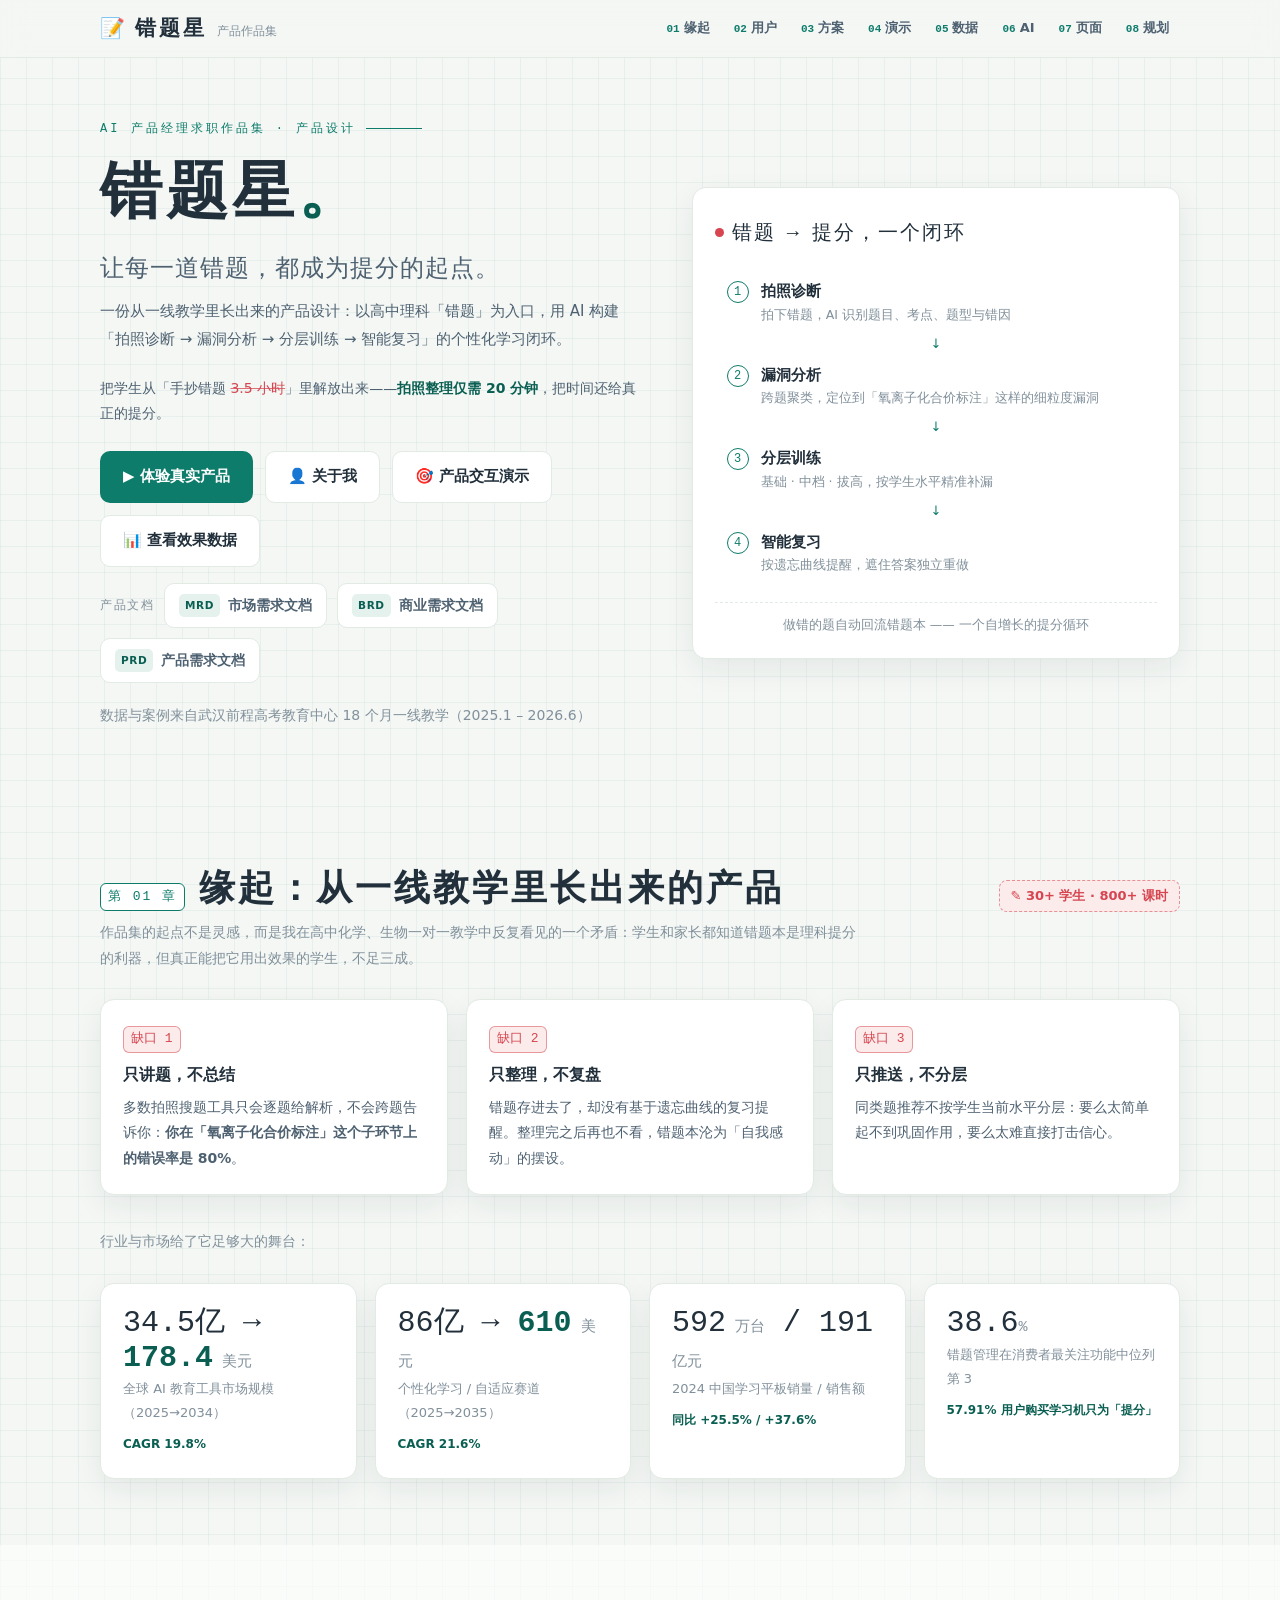
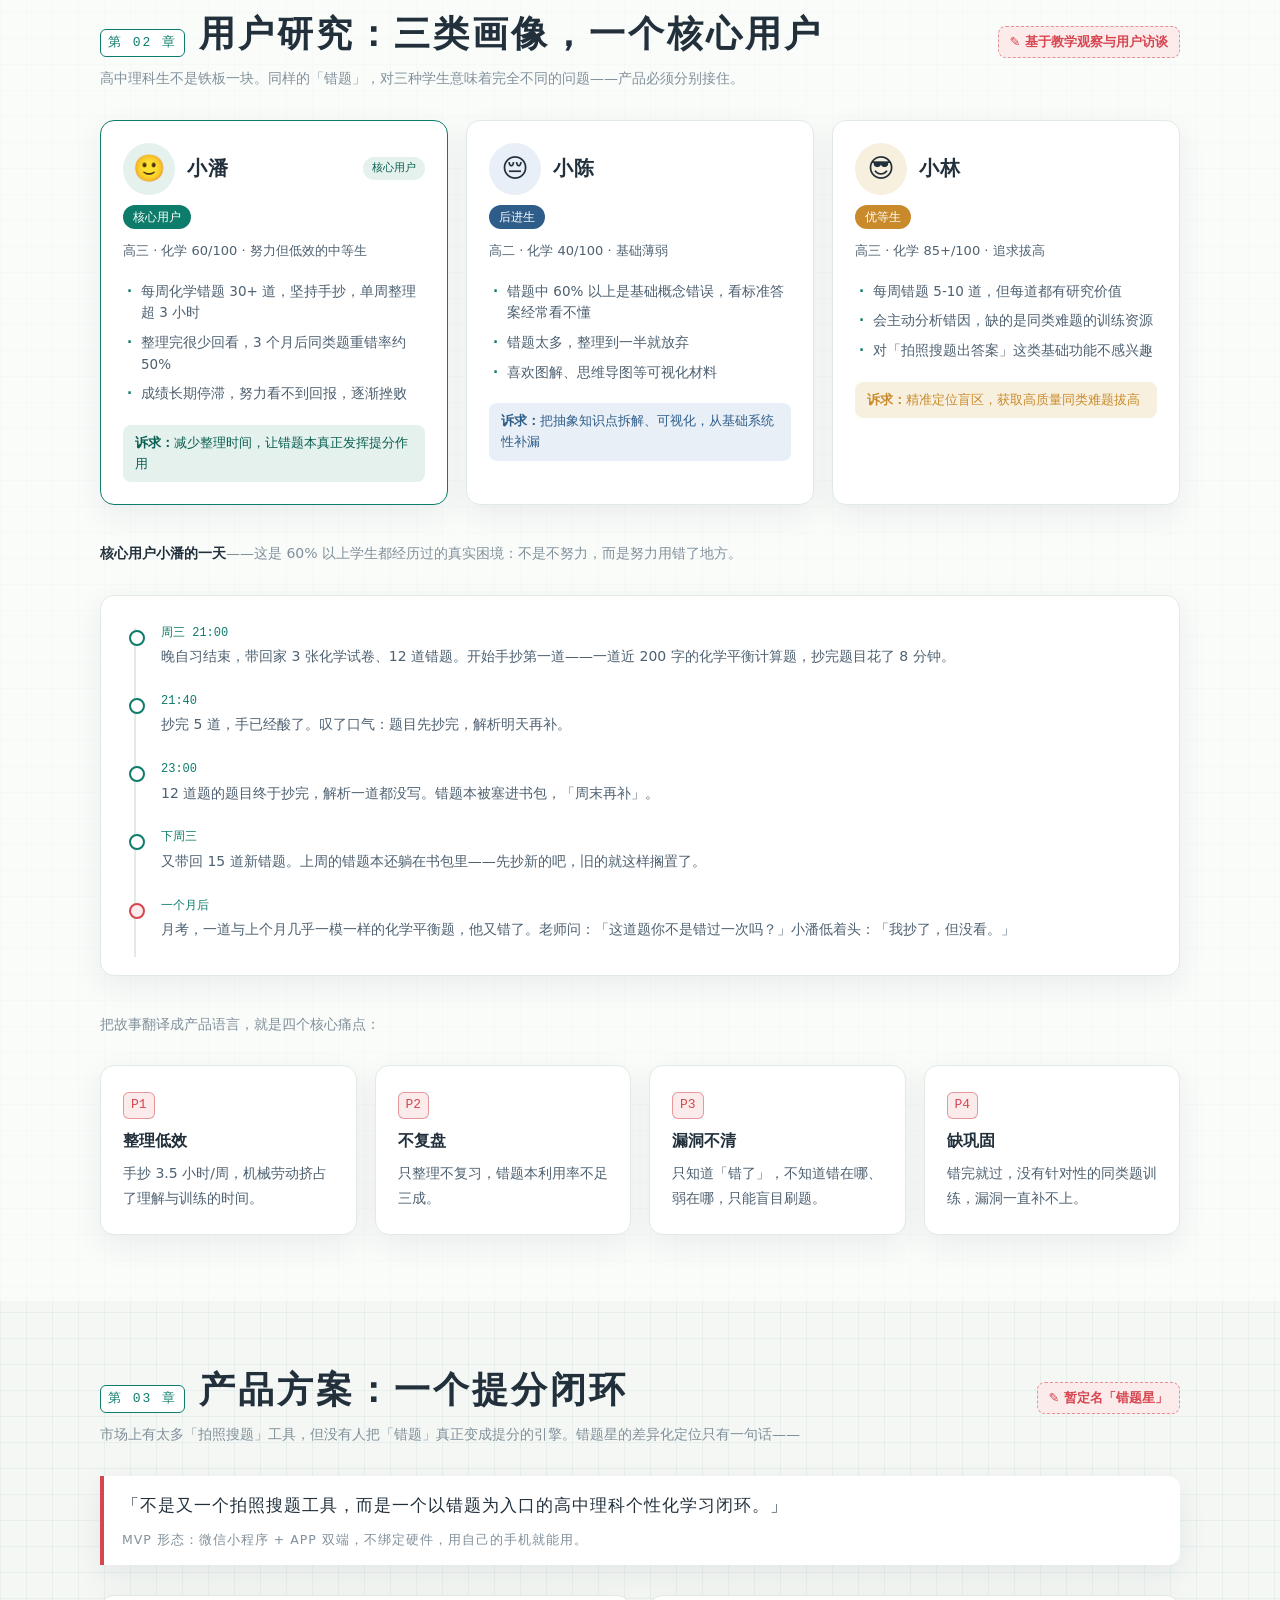
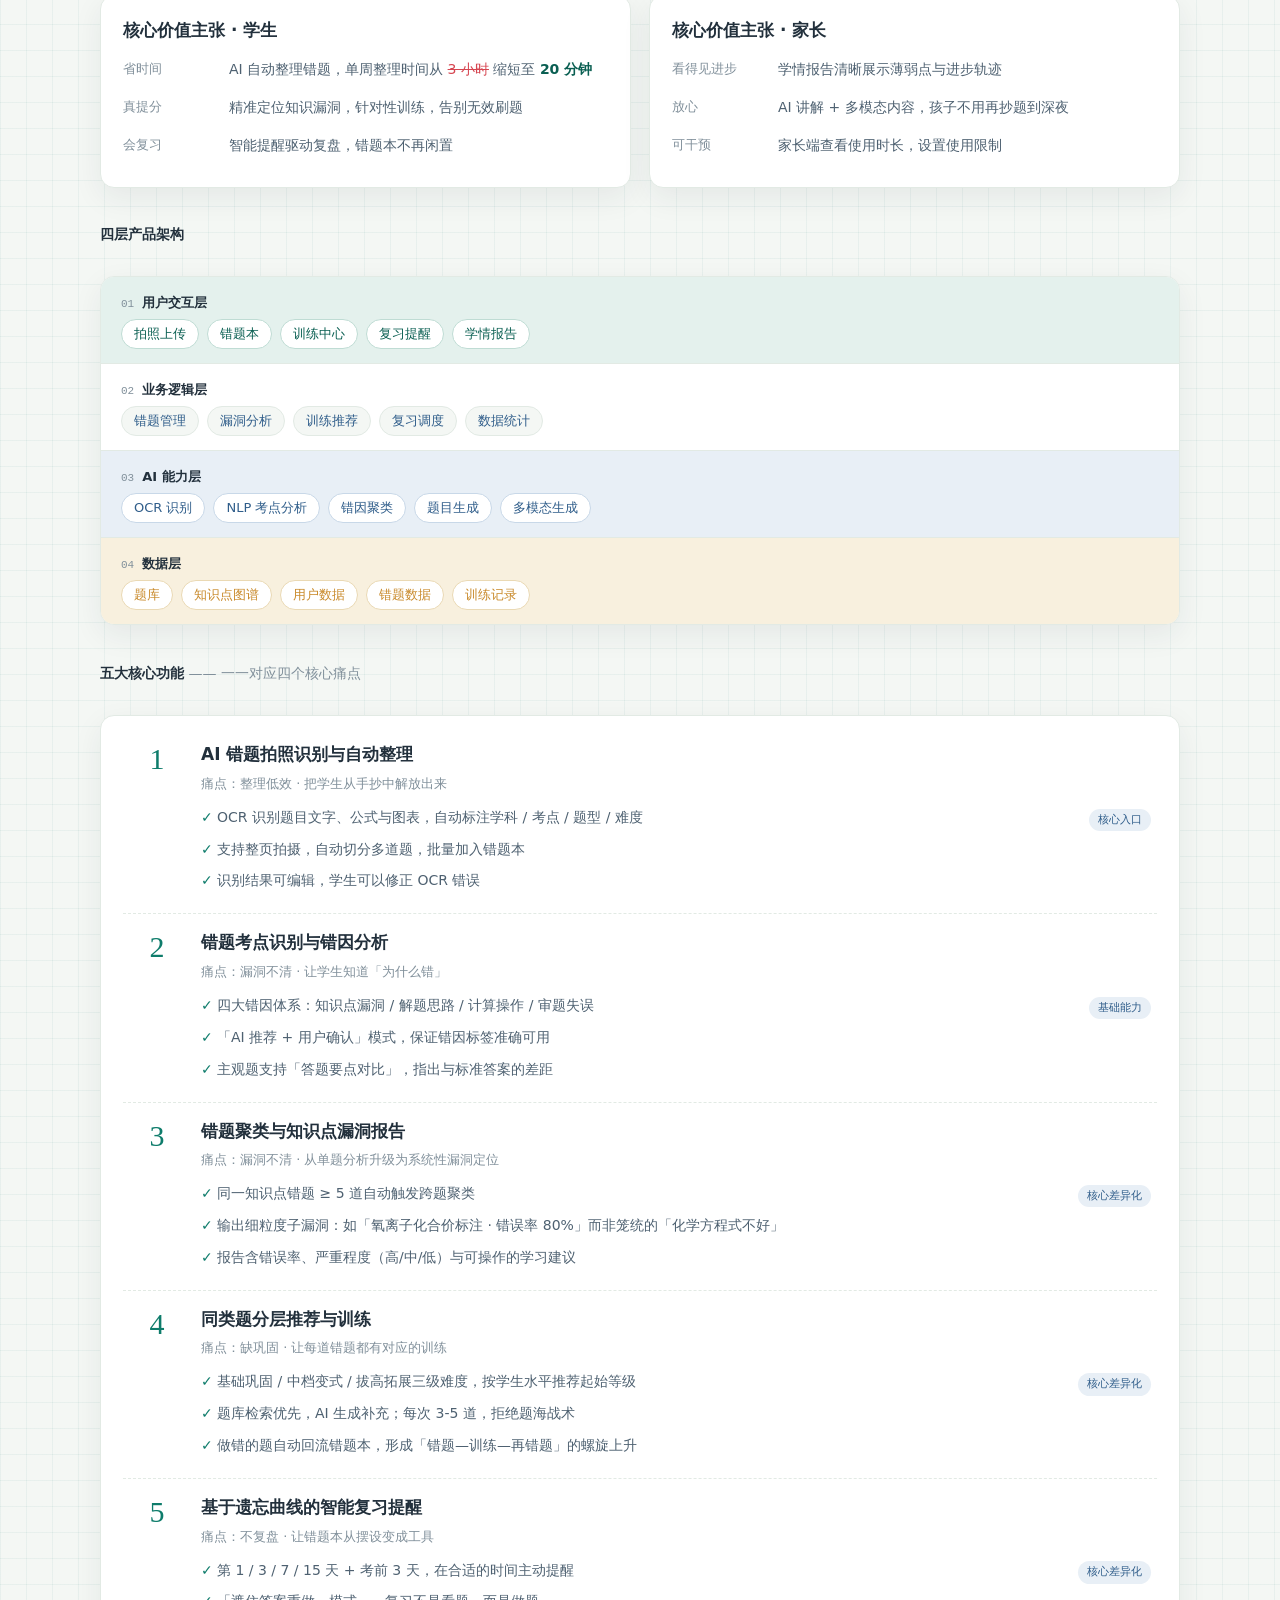
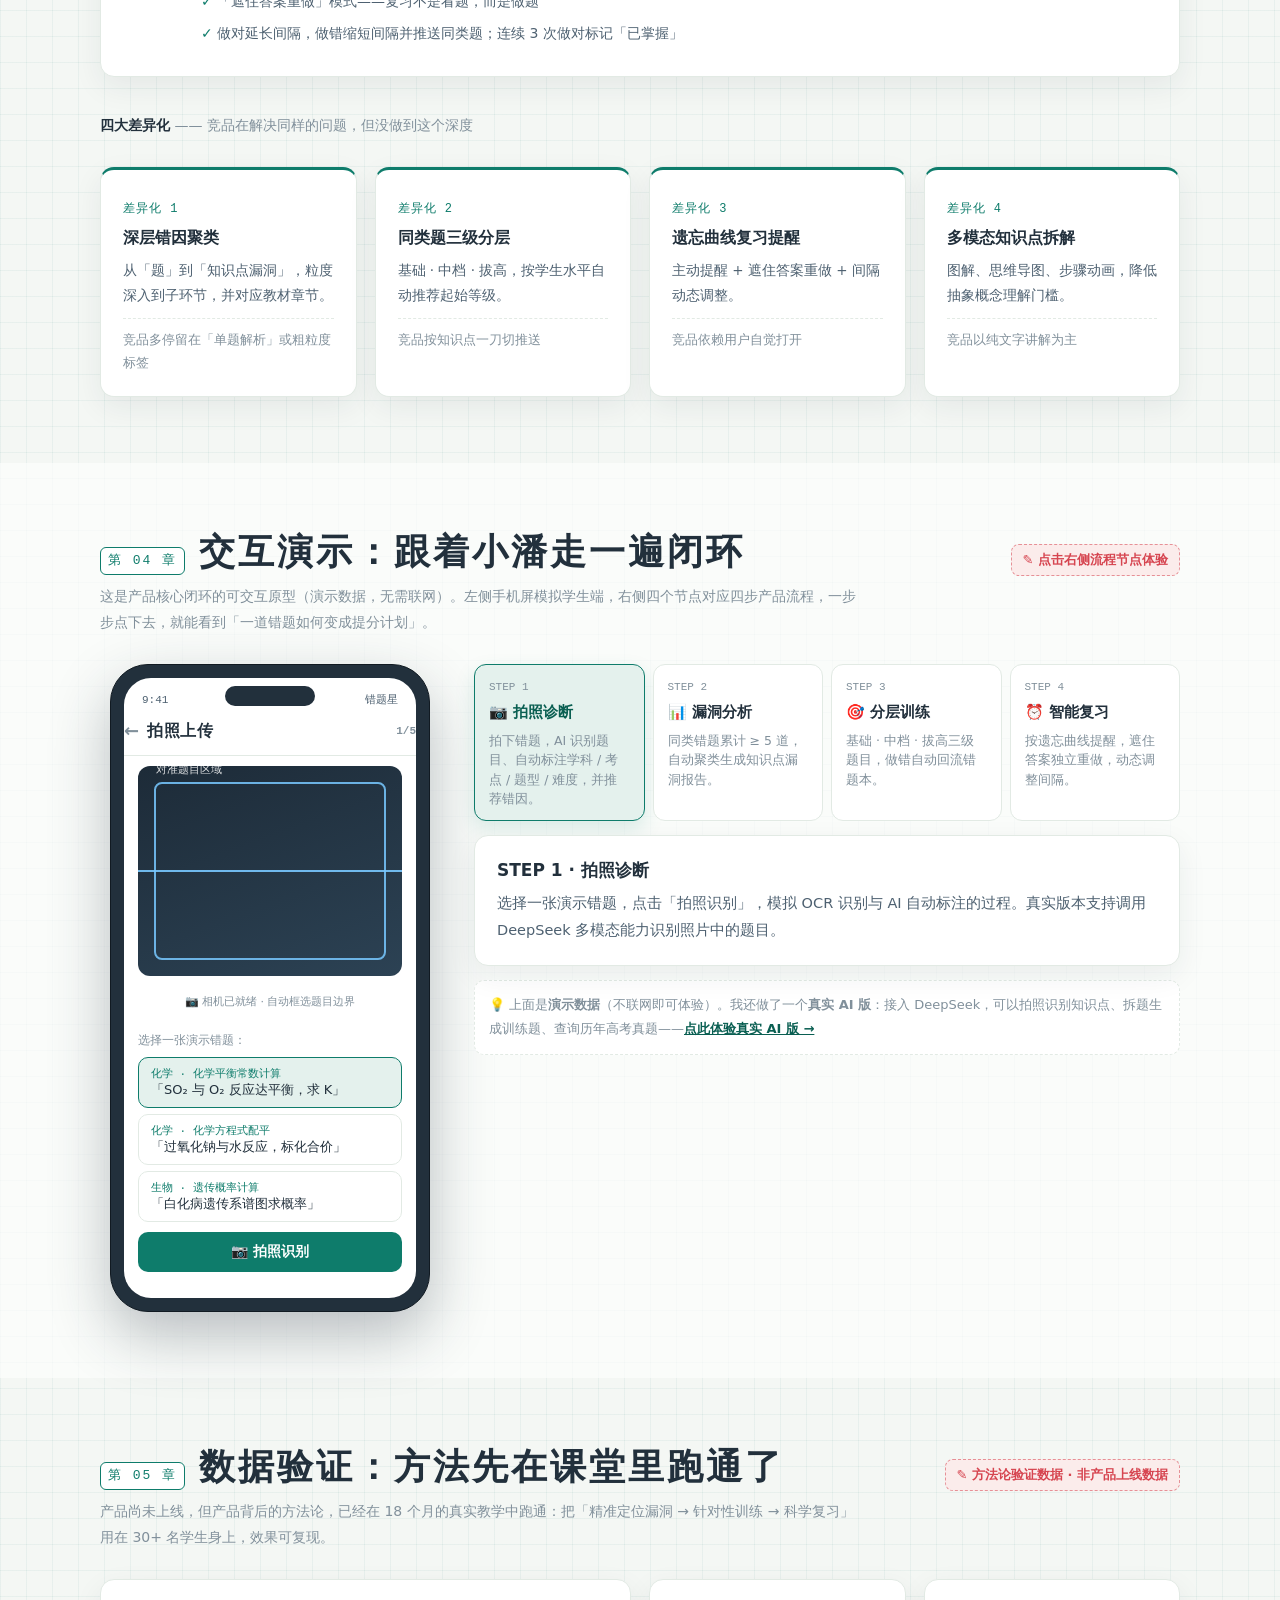
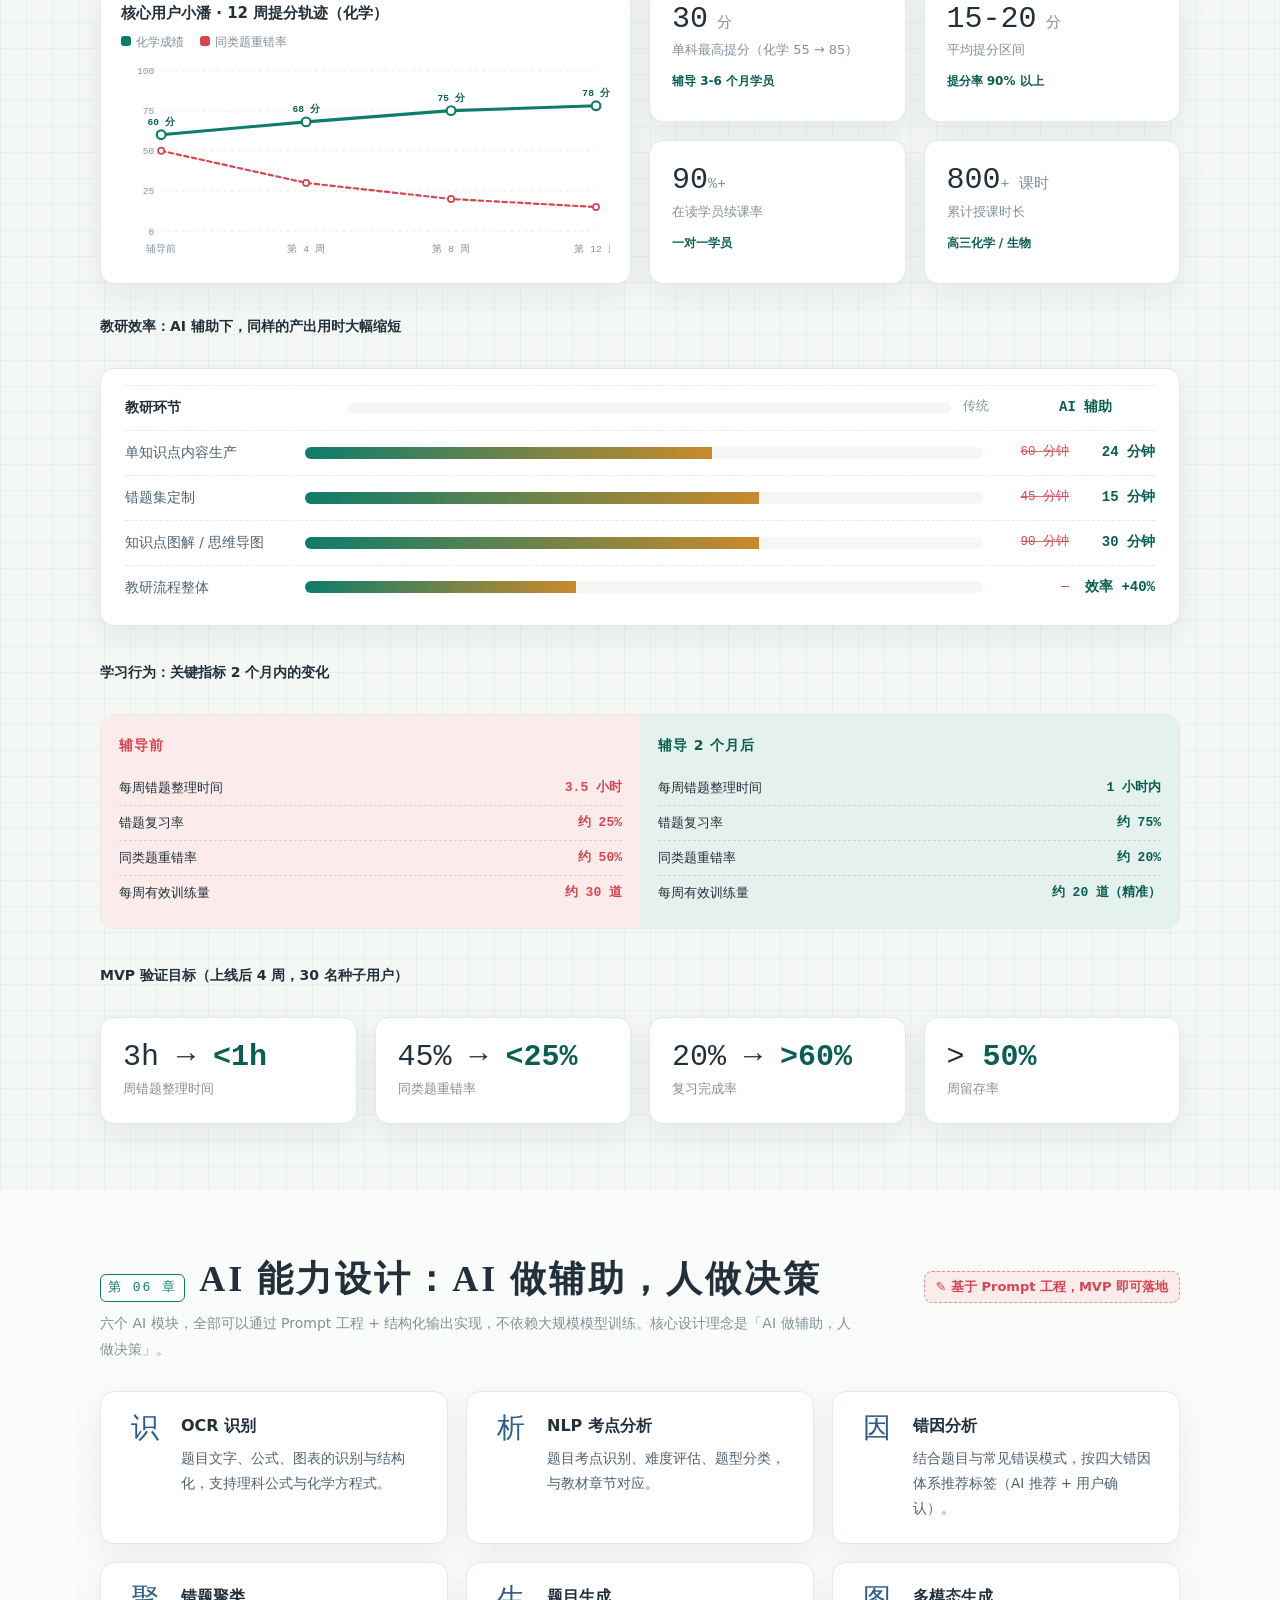
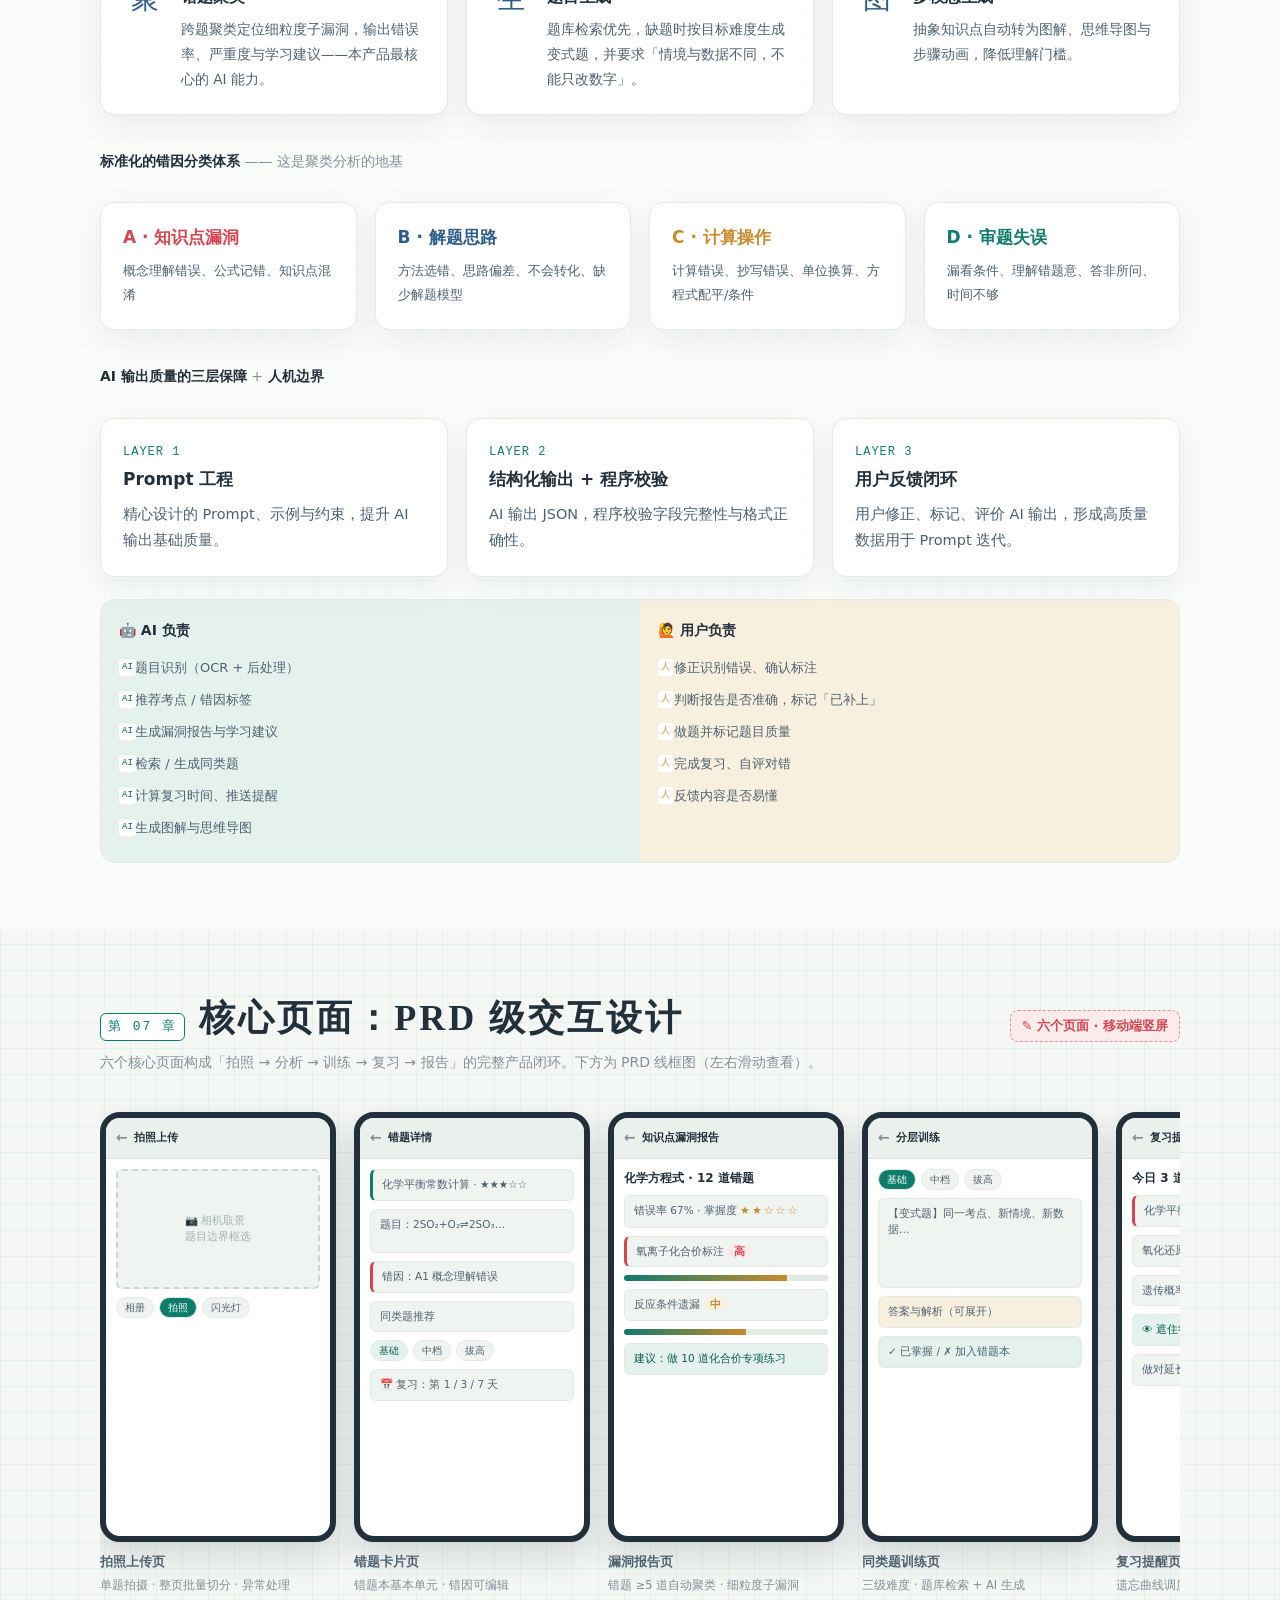
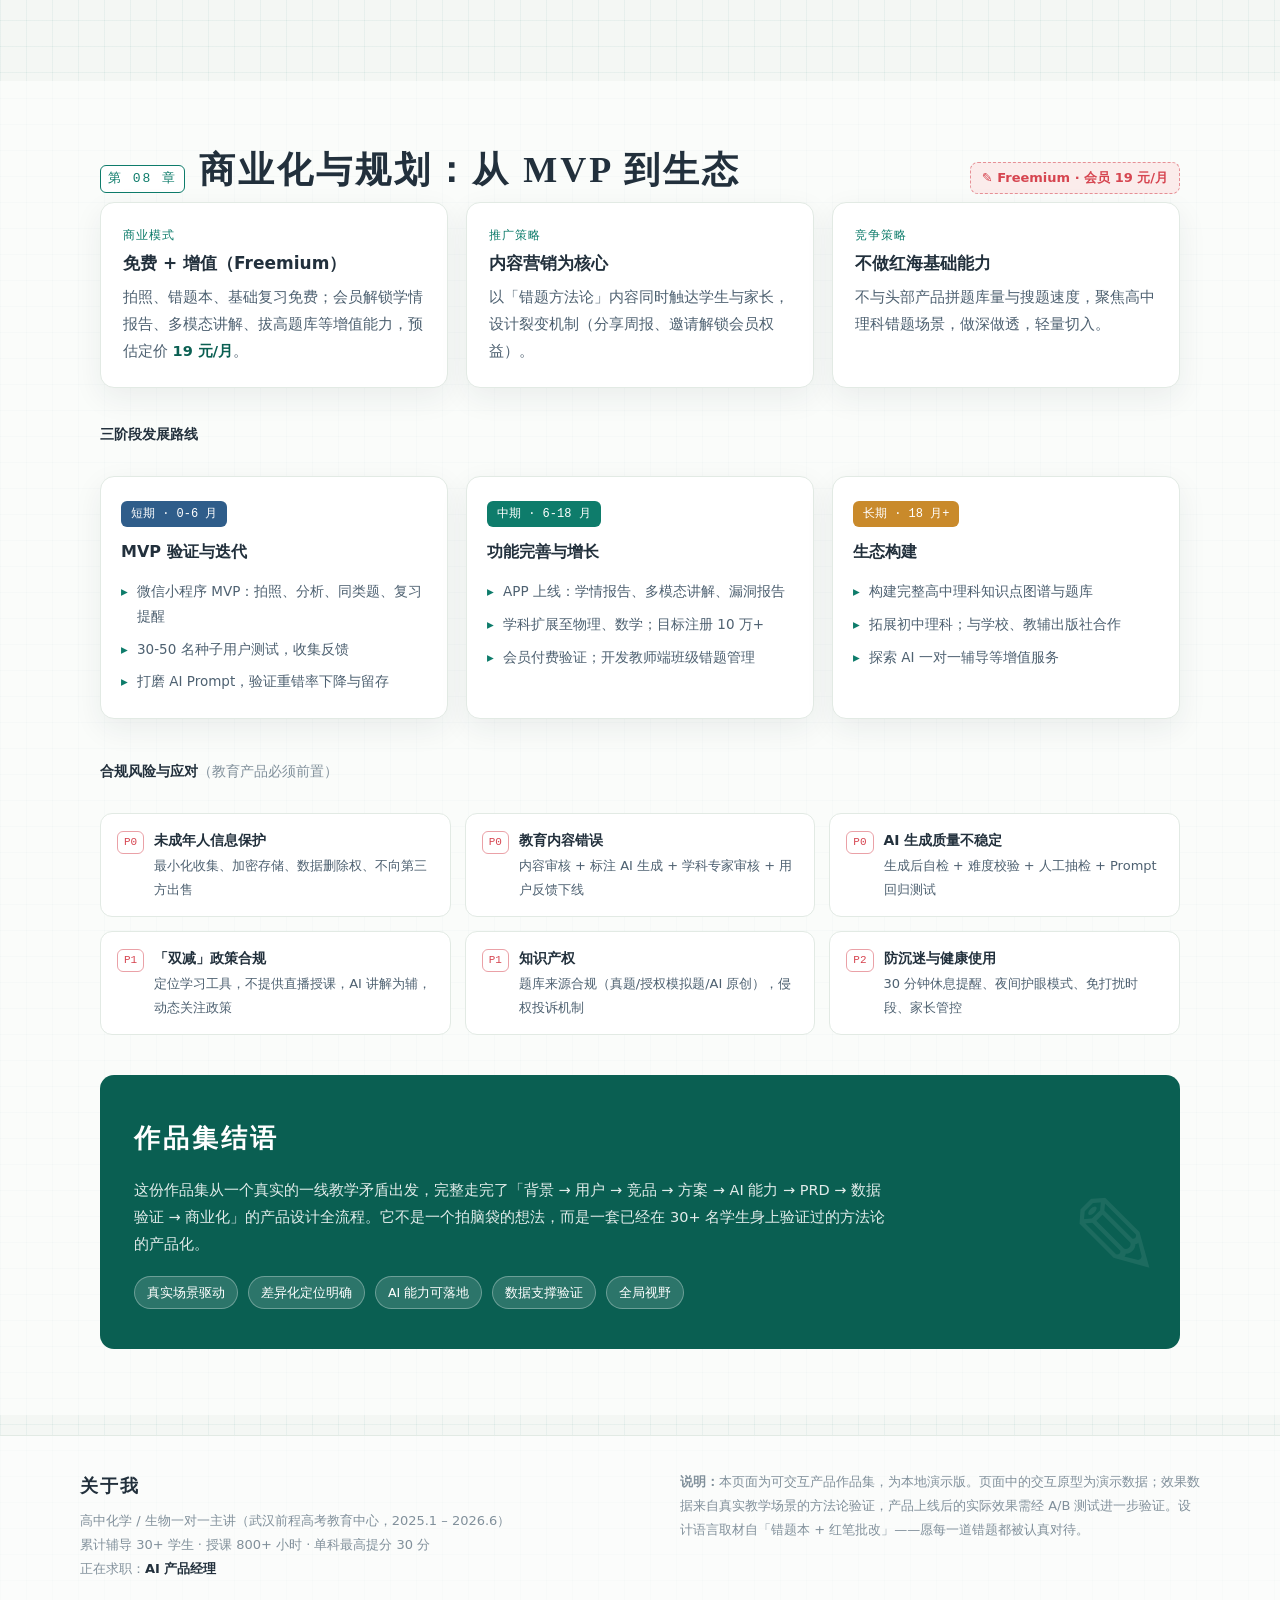
==== commit 34cd49df: "作品集改版：产品优先首页 + 关于我 + 错题星真实产品 MVP" ====
--- a/index.html
+++ b/index.html
@@ -3,430 +3,531 @@
 <head>
 <meta charset="UTF-8">
 <meta name="viewport" content="width=device-width, initial-scale=1.0">
-<title>何春江 · 2027届求职作品集｜教育×AI×商业</title>
-<meta name="description" content="何春江，中南财经政法大学2027届应届生。1.5年一线教学+AI落地，独立完成AI教育产品全流程设计（错题星：MRD/BRD/PRD+交互Demo），兼具用户研究、内容增长与商务谈判实战。求职方向：AI产品/运营/GTM/管培。">
-<meta property="og:title" content="何春江 · 2027届求职作品集">
-<meta property="og:description" content="教育×AI×商业复合型候选人。1.5年一线教学+AI落地，错题星产品全流程设计，商务谈判与用户研究实战。">
-<meta property="og:type" content="website">
-<link rel="icon" href="data:image/svg+xml,%3Csvg xmlns='http://www.w3.org/2000/svg' viewBox='0 0 100 100'%3E%3Crect width='100' height='100' rx='22' fill='%230f766e'/%3E%3Ctext x='50' y='68' font-size='52' text-anchor='middle' fill='white' font-family='sans-serif' font-weight='bold'%3EH%3C/text%3E%3C/svg%3E">
-<link rel="stylesheet" href="css/style.css">
+<title>错题星 · AI 高中理科个性化学习助手｜产品作品集</title>
+<meta name="description" content="错题星：以错题为入口的 AI 高中理科个性化学习助手。一份来自一线教学的产品作品集。">
+<link rel="icon" href="data:image/svg+xml,%3Csvg xmlns='http://www.w3.org/2000/svg' viewBox='0 0 100 100'%3E%3Ctext y='.9em' font-size='90'%3E%F0%9F%93%9D%3C/text%3E%3C/svg%3E">
+<link rel="stylesheet" href="css/intro.css">
 </head>
 <body>
 
-<!-- ===== 顶栏 ===== -->
-<nav class="navbar">
-  <div class="nav-inner">
+<header class="topbar">
+  <div class="topbar-inner">
     <div class="brand">
-      <span class="b-name">何春江</span>
-      <span class="b-tag">2027届 · 求职作品集</span>
-    </div>
-    <button class="nav-toggle" id="navToggle" aria-label="菜单">☰</button>
-    <div class="nav-links" id="navLinks">
-      <a href="#about">关于我</a>
-      <a href="#projects">项目</a>
-      <a href="#ai">AI能力</a>
-      <a href="#data">数据</a>
-      <a href="#timeline">经历</a>
-      <a href="#contact" class="btn-nav">联系我</a>
-    </div>
-  </div>
-</nav>
-
-<!-- ===== Hero ===== -->
-<header class="hero">
-  <div class="container">
-    <div class="hero-grid">
-      <div class="hero-intro">
-        <span class="hero-eyebrow">HE CHUNJIANG · 2027届 · 求职作品集</span>
-        <h1>教育 × AI × 商业<br><span class="hl">复合型候选人</span></h1>
-        <p class="subline">用证据意识定义需求，用 AI 把想法落地。</p>
-        <p class="desc">
-          中南财经政法大学（211/双一流）侦查学专业，GPA 3.92/4.0（专业前10%）。
-          1.5年一线高中理科教学，把AI落地到真实课堂；独立完成AI教育产品全流程设计（MRD/BRD/PRD + 交互Demo）；
-          兼具用户研究、内容增长与商务谈判实战。求职方向：AI产品 · 运营 · GTM · 管培。
-        </p>
-        <div class="hero-actions">
-          <a class="btn btn-primary" href="#projects">🎯 查看项目</a>
-          <a class="btn btn-ghost" href="docs/何春江-简历.pdf" target="_blank" rel="noopener">📄 下载简历</a>
-        </div>
-        <div class="hero-stats">
-          <div class="stat"><div class="num">3.92<small>/4.0</small></div><div class="lbl">GPA · 专业前10%</div></div>
-          <div class="stat"><div class="num">1.5<small>年</small></div><div class="lbl">一线高中理科教学</div></div>
-          <div class="stat"><div class="num">+30<small>分</small></div><div class="lbl">单科最高提分</div></div>
-          <div class="stat"><div class="num">1600<small>+</small></div><div class="lbl">用户调研问卷</div></div>
-          <div class="stat"><div class="num">12<small>场</small></div><div class="lbl">大型活动统筹</div></div>
-          <div class="stat"><div class="num">-12<small>%</small></div><div class="lbl">采购成本降幅</div></div>
-        </div>
-      </div>
-      <div class="hero-visual">
-        <div class="loop-card">
-          <div class="lc-title"><span class="dot"></span>「错题星」AI学习闭环</div>
-          <div class="loop-node"><span class="no">1</span><div><div class="nm">拍照诊断</div><div class="ds">AI识别题目、考点、题型与错因</div></div></div>
-          <div class="loop-arrow">↓</div>
-          <div class="loop-node"><span class="no">2</span><div><div class="nm">漏洞分析</div><div class="ds">跨题聚类，定位「氧离子化合价标注」式细粒度漏洞</div></div></div>
-          <div class="loop-arrow">↓</div>
-          <div class="loop-node"><span class="no">3</span><div><div class="nm">分层训练</div><div class="ds">基础·中档·拔高，按水平精准补漏</div></div></div>
-          <div class="loop-arrow">↓</div>
-          <div class="loop-node"><span class="no">4</span><div><div class="nm">智能复习</div><div class="ds">遗忘曲线驱动，同类题重错率 50%→20%</div></div></div>
-          <div class="loop-arrow">↓</div>
-          <div class="loop-node"><span class="no">5</span><div><div class="nm">多模态讲解</div><div class="ds">思维导图·图解·课件，让抽象概念可视化</div></div></div>
-        </div>
-        <div class="hero-meta">
-          <span class="chip">🎓 211 / 双一流</span>
-          <span class="chip">🤖 Prompt工程</span>
-          <span class="chip">📊 数据驱动</span>
-          <span class="chip">🎬 抖音运营</span>
-        </div>
-      </div>
-    </div>
+      <span class="mark">📝</span>
+      <span class="name">错题星</span>
+      <span class="sub">产品作品集</span>
+    </div>
+    <button class="burger" id="burger" aria-label="菜单">☰</button>
+    <nav class="nav" id="nav">
+      <a href="#ch1" data-spy><span class="no">01</span>缘起</a>
+      <a href="#ch2" data-spy><span class="no">02</span>用户</a>
+      <a href="#ch3" data-spy><span class="no">03</span>方案</a>
+      <a href="#demo" data-spy><span class="no">04</span>演示</a>
+      <a href="#data" data-spy><span class="no">05</span>数据</a>
+      <a href="#ai" data-spy><span class="no">06</span>AI</a>
+      <a href="#pages" data-spy><span class="no">07</span>页面</a>
+      <a href="#plan" data-spy><span class="no">08</span>规划</a>
+    </nav>
   </div>
 </header>
 
-<!-- ===== 关于我 ===== -->
-<section class="section" id="about">
-  <div class="container">
-    <div class="section-head reveal">
-      <span class="eyebrow">ABOUT ME</span>
-      <h2>一个把教学经验变成产品与增长方案的应届生</h2>
-    </div>
-    <div class="about-grid">
-      <div class="about-narrative reveal">
-        <p>我是<strong>何春江</strong>，中南财经政法大学刑事司法学院2027届本科生。我的专业是<strong>侦查学（法庭科学方向）</strong>——一个天然训练「证据意识」与「逻辑拆解」的交叉学科。</p>
-        <p>过去一年半，我在武汉前程高考教育中心担任高三化学、生物一对一主讲，辅导<strong>30余名学生</strong>，同时把AI深度融入教学：从Prompt设计到多模态内容生产，从错题分析到个性化训练方案。<strong>单科最高提分30分，在读学员续课率保持在九成以上</strong>。</p>
-        <p>这段经历让我确信：AI的价值不在技术本身，而在<strong>「用对场景、解决真问题」</strong>。于是我把方法论产品化，独立完成了「错题星」——一款AI高中理科个性化学习助手的完整设计，包括MRD/BRD/PRD三份文档与可交互Demo。</p>
-        <p>此外，我在商务、运营与增长上同样有实战：商务助理实习推动采购成本下降12%；校团委副部长统筹12场大型活动、管理10人团队；三创赛负责人带队用1600份问卷拿下校级一等奖。</p>
-        <div class="quote-box">
-          <span class="q-label">为什么学侦查学，做 AI / 商业？</span>
-          侦查学训练的是证据意识和逻辑拆解——先定位问题、再找证据、再下结论。这正是产品需求分析（定义问题）与顾问式销售（诊断痛点）的核心能力。跨学科训练让我能快速迁移新领域知识，GPA 3.92（前10%）验证了学习转化能力。
-        </div>
-      </div>
-      <div class="skills-grid reveal reveal-d1">
-        <div class="skill-card"><div class="ic">🎯</div><h4>用户研究与数据驱动</h4><p>完整跑通「调研-画像-需求-方案-验证-迭代」，1600+问卷清洗与需求聚类，习惯用数据说话、用结果验证。</p></div>
-        <div class="skill-card"><div class="ic">🤖</div><h4>AI 与 Prompt 工程</h4><p>深度使用文本/图像/多模态AI工具，精细化Prompt设计、工具编排与工作流搭建，沉淀三层质量保障体系。</p></div>
-        <div class="skill-card"><div class="ic">📄</div><h4>产品设计与文档</h4><p>独立完成MRD/BRD/PRD，覆盖从0到1全流程，擅长在模糊场景中定义问题、推动落地拿结果。</p></div>
-        <div class="skill-card"><div class="ic">📈</div><h4>内容生产与增长运营</h4><p>抖音内容运营（盯曝光/完播/转化迭代），多模态内容链路效率+60%，「闲鱼+社群」双渠道闭环变现。</p></div>
-        <div class="skill-card"><div class="ic">🤝</div><h4>商务谈判与 GTM</h4><p>供应商筛选谈判降本12-15%，预算执行率99%，跑通「调研-定位-策略-落地-复盘」全链路。</p></div>
-        <div class="skill-card"><div class="ic">🧭</div><h4>跨团队协作与落地</h4><p>管理10人团队、统筹12场活动零失误，跨部门拉通（行政/项目/后勤），多线程任务处理与抗压。</p></div>
-      </div>
-    </div>
-  </div>
-</section>
-
-<!-- ===== 项目 ===== -->
-<section class="section" id="projects" style="background:#fff;border-top:1px solid var(--line-2);border-bottom:1px solid var(--line-2)">
-  <div class="container">
-    <div class="section-head reveal">
-      <span class="eyebrow">SELECTED PROJECTS</span>
-      <h2>项目精选</h2>
-      <p>三个项目覆盖「AI产品设计 · AI内容运营 · 用户研究与增长」三条能力线，所有数据均来自真实经历。</p>
-    </div>
-
-    <!-- 项目1 错题星 -->
-    <article class="project-card reveal">
-      <div class="project-cover pc1">
-        <div class="pc-tags"><span>旗舰项目 · 产品设计</span><span>AI应用</span><span>用户研究</span><span>商业化</span></div>
-        <div class="pc-flag">PROJECT 01</div>
-        <h3>错题星 · AI高中理科个性化学习助手</h3>
-        <p class="pc-desc">基于一年半真实教学，把「AI辅助个性化教学」方法论产品化——以错题为入口，构建「拍照诊断 → 漏洞分析 → 分层训练 → 智能复习 → 多模态讲解」的完整AI学习闭环。独立完成从用户研究、产品设计到AI能力设计与商业化验证的全流程。</p>
-        <div class="pc-links">
-          <a class="pc-link pc-solid" href="demo-错题星/" target="_blank" rel="noopener">▶ 交互演示</a>
-          <a class="pc-link" href="docs/01-MRD-市场需求文档-错题星.pdf" target="_blank" rel="noopener">MRD</a>
-          <a class="pc-link" href="docs/02-BRD-商业需求文档-错题星.pdf" target="_blank" rel="noopener">BRD</a>
-          <a class="pc-link" href="docs/03-PRD-产品需求文档-错题星.pdf" target="_blank" rel="noopener">PRD</a>
-        </div>
-      </div>
-      <div class="project-body">
-        <div class="pb-grid">
-          <div>
-            <div class="pb-label">我的角色</div>
-            <ul>
-              <li>独立完成从用户研究、产品定义到MRD/BRD/PRD的全流程</li>
-              <li>设计六大AI模块（OCR后处理/考点分析/错因分析/错题聚类/同类题生成/多模态生成）</li>
-              <li>搭建「Prompt工程-结构化校验-用户反馈」三层质量保障体系</li>
-            </ul>
-            <div class="pb-label" style="margin-top:18px">用户与需求</div>
-            <ul>
-              <li>800+小时课堂观察，访谈12名学生与8名家长，构建三类用户画像</li>
-              <li>锁定四大痛点：整理低效（单周3.5h）/只整理不复盘/缺深层漏洞分析/缺同类题训练</li>
-            </ul>
+<main>
+
+<!-- ===================== Hero ===================== -->
+<section class="hero" id="top">
+  <div class="hero-inner">
+    <div class="rv">
+      <div class="hero-eyebrow">AI 产品经理求职作品集 · 产品设计</div>
+      <h1>错题星<em>。</em></h1>
+      <p class="slogan">让每一道错题，都成为提分的起点。</p>
+      <p class="desc">一份从一线教学里长出来的产品设计：以高中理科「错题」为入口，用 AI 构建「拍照诊断 → 漏洞分析 → 分层训练 → 智能复习」的个性化学习闭环。</p>
+      <p class="redpen-line">把学生从「手抄错题 <s>3.5 小时</s>」里解放出来——<b>拍照整理仅需 20 分钟</b>，把时间还给真正的提分。</p>
+      <div class="hero-actions">
+        <a class="btn btn-primary" href="demo-知识点拆题训练器/">▶ 体验真实产品</a>
+        <a class="btn btn-ghost" href="about.html">👤 关于我</a>
+        <a class="btn btn-ghost" href="#demo">🎯 产品交互演示</a>
+        <a class="btn btn-ghost" href="#data">📊 查看效果数据</a>
+      </div>
+      <div class="hero-docs">
+        <span class="hd-label">产品文档</span>
+        <a class="doc-chip" href="docs/01-MRD-市场需求文档-错题星.pdf" target="_blank" rel="noopener"><b>MRD</b>市场需求文档</a>
+        <a class="doc-chip" href="docs/02-BRD-商业需求文档-错题星.pdf" target="_blank" rel="noopener"><b>BRD</b>商业需求文档</a>
+        <a class="doc-chip" href="docs/03-PRD-产品需求文档-错题星.pdf" target="_blank" rel="noopener"><b>PRD</b>产品需求文档</a>
+      </div>
+      <p class="ch-sub" style="margin-top:20px;margin-bottom:0">数据与案例来自武汉前程高考教育中心 18 个月一线教学（2025.1 – 2026.6）</p>
+    </div>
+
+    <div class="hero-visual rv">
+      <div class="loop-box">
+        <div class="lb-title"><span class="dot"></span>错题 → 提分，一个闭环</div>
+        <div class="loop-node">
+          <span class="ln-no">1</span>
+          <div><div class="ln-name">拍照诊断</div><div class="ln-desc">拍下错题，AI 识别题目、考点、题型与错因</div></div>
+        </div>
+        <div class="loop-arrow">↓</div>
+        <div class="loop-node">
+          <span class="ln-no">2</span>
+          <div><div class="ln-name">漏洞分析</div><div class="ln-desc">跨题聚类，定位到「氧离子化合价标注」这样的细粒度漏洞</div></div>
+        </div>
+        <div class="loop-arrow">↓</div>
+        <div class="loop-node">
+          <span class="ln-no">3</span>
+          <div><div class="ln-name">分层训练</div><div class="ln-desc">基础 · 中档 · 拔高，按学生水平精准补漏</div></div>
+        </div>
+        <div class="loop-arrow">↓</div>
+        <div class="loop-node">
+          <span class="ln-no">4</span>
+          <div><div class="ln-name">智能复习</div><div class="ln-desc">按遗忘曲线提醒，遮住答案独立重做</div></div>
+        </div>
+        <div class="loop-foot">做错的题自动回流错题本 —— 一个自增长的提分循环</div>
+      </div>
+    </div>
+  </div>
+</section>
+
+<!-- ===================== 01 缘起 ===================== -->
+<section class="sec" id="ch1">
+  <div class="container">
+    <div class="chapter-head rv">
+      <span class="ch-no">第 01 章</span>
+      <h2 class="ch-title">缘起：从一线教学里长出来的产品</h2>
+      <span class="ch-annot">✎ 30+ 学生 · 800+ 课时</span>
+    </div>
+    <p class="ch-sub rv">作品集的起点不是灵感，而是我在高中化学、生物一对一教学中反复看见的一个矛盾：学生和家长都知道错题本是理科提分的利器，但真正能把它用出效果的学生，不足三成。</p>
+
+    <div class="grid g3">
+      <div class="card pain-card rv">
+        <span class="p-no">缺口 1</span>
+        <h3>只讲题，不总结</h3>
+        <p>多数拍照搜题工具只会逐题给解析，不会跨题告诉你：<b>你在「氧离子化合价标注」这个子环节上的错误率是 80%</b>。</p>
+      </div>
+      <div class="card pain-card rv">
+        <span class="p-no">缺口 2</span>
+        <h3>只整理，不复盘</h3>
+        <p>错题存进去了，却没有基于遗忘曲线的复习提醒。整理完之后再也不看，错题本沦为「自我感动」的摆设。</p>
+      </div>
+      <div class="card pain-card rv">
+        <span class="p-no">缺口 3</span>
+        <h3>只推送，不分层</h3>
+        <p>同类题推荐不按学生当前水平分层：要么太简单起不到巩固作用，要么太难直接打击信心。</p>
+      </div>
+    </div>
+
+    <p class="ch-sub" style="margin-top:34px">行业与市场给了它足够大的舞台：</p>
+    <div class="grid g4">
+      <div class="card stat-card rv">
+        <span class="big">34.5亿 → <b style="color:var(--teal-deep)">178.4</b><span class="u"> 美元</span></span>
+        <div class="label">全球 AI 教育工具市场规模（2025→2034）</div>
+        <div class="foot">CAGR 19.8%</div>
+      </div>
+      <div class="card stat-card rv">
+        <span class="big">86亿 → <b style="color:var(--teal-deep)">610</b><span class="u"> 美元</span></span>
+        <div class="label">个性化学习 / 自适应赛道（2025→2035）</div>
+        <div class="foot">CAGR 21.6%</div>
+      </div>
+      <div class="card stat-card rv">
+        <span class="big">592<span class="u"> 万台</span> / 191<span class="u"> 亿元</span></span>
+        <div class="label">2024 中国学习平板销量 / 销售额</div>
+        <div class="foot">同比 +25.5% / +37.6%</div>
+      </div>
+      <div class="card stat-card rv">
+        <span class="big">38.6<span class="u">%</span></span>
+        <div class="label">错题管理在消费者最关注功能中位列第 3</div>
+        <div class="foot">57.91% 用户购买学习机只为「提分」</div>
+      </div>
+    </div>
+  </div>
+</section>
+
+<!-- ===================== 02 用户 ===================== -->
+<section class="sec alt" id="ch2">
+  <div class="container">
+    <div class="chapter-head rv">
+      <span class="ch-no">第 02 章</span>
+      <h2 class="ch-title">用户研究：三类画像，一个核心用户</h2>
+      <span class="ch-annot">✎ 基于教学观察与用户访谈</span>
+    </div>
+    <p class="ch-sub rv">高中理科生不是铁板一块。同样的「错题」，对三种学生意味着完全不同的问题——产品必须分别接住。</p>
+
+    <div class="grid g3">
+      <div class="card persona p-core rv">
+        <div class="p-head"><span class="p-avatar" style="background:var(--teal-soft)">🙂</span><span class="p-name">小潘</span></div>
+        <div class="p-tag" style="background:var(--teal)">核心用户</div>
+        <div class="p-meta">高三 · 化学 60/100 · 努力但低效的中等生</div>
+        <ul>
+          <li>每周化学错题 30+ 道，坚持手抄，单周整理超 3 小时</li>
+          <li>整理完很少回看，3 个月后同类题重错率约 50%</li>
+          <li>成绩长期停滞，努力看不到回报，逐渐挫败</li>
+        </ul>
+        <div class="want" style="background:var(--teal-soft);color:var(--teal-deep)"><b>诉求：</b>减少整理时间，让错题本真正发挥提分作用</div>
+      </div>
+      <div class="card persona rv">
+        <div class="p-head"><span class="p-avatar" style="background:var(--blue-soft)">😔</span><span class="p-name">小陈</span></div>
+        <div class="p-tag" style="background:var(--blue)">后进生</div>
+        <div class="p-meta">高二 · 化学 40/100 · 基础薄弱</div>
+        <ul>
+          <li>错题中 60% 以上是基础概念错误，看标准答案经常看不懂</li>
+          <li>错题太多，整理到一半就放弃</li>
+          <li>喜欢图解、思维导图等可视化材料</li>
+        </ul>
+        <div class="want" style="background:var(--blue-soft);color:var(--blue)"><b>诉求：</b>把抽象知识点拆解、可视化，从基础系统性补漏</div>
+      </div>
+      <div class="card persona rv">
+        <div class="p-head"><span class="p-avatar" style="background:var(--amber-soft)">😎</span><span class="p-name">小林</span></div>
+        <div class="p-tag" style="background:var(--amber)">优等生</div>
+        <div class="p-meta">高三 · 化学 85+/100 · 追求拔高</div>
+        <ul>
+          <li>每周错题 5-10 道，但每道都有研究价值</li>
+          <li>会主动分析错因，缺的是同类难题的训练资源</li>
+          <li>对「拍照搜题出答案」这类基础功能不感兴趣</li>
+        </ul>
+        <div class="want" style="background:var(--amber-soft);color:var(--amber)"><b>诉求：</b>精准定位盲区，获取高质量同类难题拔高</div>
+      </div>
+    </div>
+
+    <p class="ch-sub" style="margin-top:36px"><b style="color:var(--ink)">核心用户小潘的一天</b>——这是 60% 以上学生都经历过的真实困境：不是不努力，而是努力用错了地方。</p>
+    <div class="card rv" style="padding:26px 26px 12px">
+      <div class="timeline">
+        <div class="tl-item"><div class="tl-time">周三 21:00</div><div class="tl-text">晚自习结束，带回家 3 张化学试卷、12 道错题。开始手抄第一道——一道近 200 字的化学平衡计算题，抄完题目花了 8 分钟。</div></div>
+        <div class="tl-item"><div class="tl-time">21:40</div><div class="tl-text">抄完 5 道，手已经酸了。叹了口气：题目先抄完，解析明天再补。</div></div>
+        <div class="tl-item"><div class="tl-time">23:00</div><div class="tl-text">12 道题的题目终于抄完，解析一道都没写。错题本被塞进书包，「周末再补」。</div></div>
+        <div class="tl-item"><div class="tl-time">下周三</div><div class="tl-text">又带回 15 道新错题。上周的错题本还躺在书包里——先抄新的吧，旧的就这样搁置了。</div></div>
+        <div class="tl-item"><div class="tl-time">一个月后</div><div class="tl-text">月考，一道与上个月几乎一模一样的化学平衡题，他又错了。老师问：「这道题你不是错过一次吗？」小潘低着头：「我抄了，但没看。」</div></div>
+      </div>
+    </div>
+
+    <p class="ch-sub" style="margin-top:36px">把故事翻译成产品语言，就是四个核心痛点：</p>
+    <div class="grid g4">
+      <div class="card pain-card rv"><span class="p-no">P1</span><h3>整理低效</h3><p>手抄 3.5 小时/周，机械劳动挤占了理解与训练的时间。</p></div>
+      <div class="card pain-card rv"><span class="p-no">P2</span><h3>不复盘</h3><p>只整理不复习，错题本利用率不足三成。</p></div>
+      <div class="card pain-card rv"><span class="p-no">P3</span><h3>漏洞不清</h3><p>只知道「错了」，不知道错在哪、弱在哪，只能盲目刷题。</p></div>
+      <div class="card pain-card rv"><span class="p-no">P4</span><h3>缺巩固</h3><p>错完就过，没有针对性的同类题训练，漏洞一直补不上。</p></div>
+    </div>
+  </div>
+</section>
+<!-- ===================== 03 方案 ===================== -->
+<section class="sec" id="ch3">
+  <div class="container">
+    <div class="chapter-head rv">
+      <span class="ch-no">第 03 章</span>
+      <h2 class="ch-title">产品方案：一个提分闭环</h2>
+      <span class="ch-annot">✎ 暂定名「错题星」</span>
+    </div>
+    <p class="ch-sub rv">市场上有太多「拍照搜题」工具，但没有人把「错题」真正变成提分的引擎。错题星的差异化定位只有一句话——</p>
+
+    <div class="quote rv" style="margin-bottom:30px">「不是又一个拍照搜题工具，而是一个以错题为入口的高中理科个性化学习闭环。」<small>MVP 形态：微信小程序 + APP 双端，不绑定硬件，用自己的手机就能用。</small></div>
+
+    <div class="grid g2" style="margin-bottom:34px">
+      <div class="card rv">
+        <h3>核心价值主张 · 学生</h3>
+        <div class="kv"><span class="vk">省时间</span><span class="vv">AI 自动整理错题，单周整理时间从 <s style="color:var(--red)">3 小时</s> 缩短至 <b style="color:var(--teal-deep)">20 分钟</b></span></div>
+        <div class="kv"><span class="vk">真提分</span><span class="vv">精准定位知识漏洞，针对性训练，告别无效刷题</span></div>
+        <div class="kv"><span class="vk">会复习</span><span class="vv">智能提醒驱动复盘，错题本不再闲置</span></div>
+      </div>
+      <div class="card rv">
+        <h3>核心价值主张 · 家长</h3>
+        <div class="kv"><span class="vk">看得见进步</span><span class="vv">学情报告清晰展示薄弱点与进步轨迹</span></div>
+        <div class="kv"><span class="vk">放心</span><span class="vv">AI 讲解 + 多模态内容，孩子不用再抄题到深夜</span></div>
+        <div class="kv"><span class="vk">可干预</span><span class="vv">家长端查看使用时长，设置使用限制</span></div>
+      </div>
+    </div>
+
+    <p class="ch-sub"><b style="color:var(--ink)">四层产品架构</b></p>
+    <div class="arch rv" style="margin-bottom:36px">
+      <div class="layer l1"><div class="l-name"><span class="t">01</span>用户交互层</div><div class="l-tags"><span class="chip">拍照上传</span><span class="chip">错题本</span><span class="chip">训练中心</span><span class="chip">复习提醒</span><span class="chip">学情报告</span></div></div>
+      <div class="layer l2"><div class="l-name"><span class="t">02</span>业务逻辑层</div><div class="l-tags"><span class="chip">错题管理</span><span class="chip">漏洞分析</span><span class="chip">训练推荐</span><span class="chip">复习调度</span><span class="chip">数据统计</span></div></div>
+      <div class="layer l3"><div class="l-name"><span class="t">03</span>AI 能力层</div><div class="l-tags"><span class="chip">OCR 识别</span><span class="chip">NLP 考点分析</span><span class="chip">错因聚类</span><span class="chip">题目生成</span><span class="chip">多模态生成</span></div></div>
+      <div class="layer l4"><div class="l-name"><span class="t">04</span>数据层</div><div class="l-tags"><span class="chip">题库</span><span class="chip">知识点图谱</span><span class="chip">用户数据</span><span class="chip">错题数据</span><span class="chip">训练记录</span></div></div>
+    </div>
+
+    <p class="ch-sub"><b style="color:var(--ink)">五大核心功能</b> —— 一一对应四个核心痛点</p>
+    <div class="card rv" style="padding:10px 22px">
+      <div class="feat-row"><span class="feat-no">1</span><div class="feat-body"><h3>AI 错题拍照识别与自动整理</h3><div class="goals">痛点：整理低效 · 把学生从手抄中解放出来</div><ul><li>OCR 识别题目文字、公式与图表，自动标注学科 / 考点 / 题型 / 难度</li><li>支持整页拍摄，自动切分多道题，批量加入错题本</li><li>识别结果可编辑，学生可以修正 OCR 错误</li></ul></div><span class="f-tag">核心入口</span></div>
+      <div class="feat-row"><span class="feat-no">2</span><div class="feat-body"><h3>错题考点识别与错因分析</h3><div class="goals">痛点：漏洞不清 · 让学生知道「为什么错」</div><ul><li>四大错因体系：知识点漏洞 / 解题思路 / 计算操作 / 审题失误</li><li>「AI 推荐 + 用户确认」模式，保证错因标签准确可用</li><li>主观题支持「答题要点对比」，指出与标准答案的差距</li></ul></div><span class="f-tag">基础能力</span></div>
+      <div class="feat-row"><span class="feat-no">3</span><div class="feat-body"><h3>错题聚类与知识点漏洞报告</h3><div class="goals">痛点：漏洞不清 · 从单题分析升级为系统性漏洞定位</div><ul><li>同一知识点错题 ≥ 5 道自动触发跨题聚类</li><li>输出细粒度子漏洞：如「氧离子化合价标注 · 错误率 80%」而非笼统的「化学方程式不好」</li><li>报告含错误率、严重程度（高/中/低）与可操作的学习建议</li></ul></div><span class="f-tag">核心差异化</span></div>
+      <div class="feat-row"><span class="feat-no">4</span><div class="feat-body"><h3>同类题分层推荐与训练</h3><div class="goals">痛点：缺巩固 · 让每道错题都有对应的训练</div><ul><li>基础巩固 / 中档变式 / 拔高拓展三级难度，按学生水平推荐起始等级</li><li>题库检索优先，AI 生成补充；每次 3-5 道，拒绝题海战术</li><li>做错的题自动回流错题本，形成「错题—训练—再错题」的螺旋上升</li></ul></div><span class="f-tag">核心差异化</span></div>
+      <div class="feat-row"><span class="feat-no">5</span><div class="feat-body"><h3>基于遗忘曲线的智能复习提醒</h3><div class="goals">痛点：不复盘 · 让错题本从摆设变成工具</div><ul><li>第 1 / 3 / 7 / 15 天 + 考前 3 天，在合适的时间主动提醒</li><li>「遮住答案重做」模式——复习不是看题，而是做题</li><li>做对延长间隔，做错缩短间隔并推送同类题；连续 3 次做对标记「已掌握」</li></ul></div><span class="f-tag">核心差异化</span></div>
+    </div>
+
+    <p class="ch-sub" style="margin-top:36px"><b style="color:var(--ink)">四大差异化</b> —— 竞品在解决同样的问题，但没做到这个深度</p>
+    <div class="grid g4">
+      <div class="card diff-card rv"><span class="d-no">差异化 1</span><h3>深层错因聚类</h3><p>从「题」到「知识点漏洞」，粒度深入到子环节，并对应教材章节。</p><div class="vs">竞品多停留在「单题解析」或粗粒度标签</div></div>
+      <div class="card diff-card rv"><span class="d-no">差异化 2</span><h3>同类题三级分层</h3><p>基础 · 中档 · 拔高，按学生水平自动推荐起始等级。</p><div class="vs">竞品按知识点一刀切推送</div></div>
+      <div class="card diff-card rv"><span class="d-no">差异化 3</span><h3>遗忘曲线复习提醒</h3><p>主动提醒 + 遮住答案重做 + 间隔动态调整。</p><div class="vs">竞品依赖用户自觉打开</div></div>
+      <div class="card diff-card rv"><span class="d-no">差异化 4</span><h3>多模态知识点拆解</h3><p>图解、思维导图、步骤动画，降低抽象概念理解门槛。</p><div class="vs">竞品以纯文字讲解为主</div></div>
+    </div>
+  </div>
+</section>
+
+<!-- ===================== 04 演示 ===================== -->
+<section class="sec alt" id="demo">
+  <div class="container">
+    <div class="chapter-head rv">
+      <span class="ch-no">第 04 章</span>
+      <h2 class="ch-title">交互演示：跟着小潘走一遍闭环</h2>
+      <span class="ch-annot">✎ 点击右侧流程节点体验</span>
+    </div>
+    <p class="ch-sub rv">这是产品核心闭环的可交互原型（演示数据，无需联网）。左侧手机屏模拟学生端，右侧四个节点对应四步产品流程，一步步点下去，就能看到「一道错题如何变成提分计划」。</p>
+
+    <div class="demo-wrap">
+      <div class="phone rv">
+        <div class="screen">
+          <div class="notch"></div>
+          <div class="status"><span>9:41</span><span>错题星</span></div>
+          <div class="p-top"><span class="back">←</span><span class="p-title" id="pTitle">拍照上传</span><span class="sp"></span><span id="pStepNo" style="font-family:var(--font-mono);font-size:11px;color:var(--muted)">1/5</span></div>
+          <div class="pscreen">
+            <!-- Step 1 拍照诊断 -->
+            <div class="demo-step on" id="st1">
+              <div class="p-camera"><div class="focus"></div><div class="scanline"></div></div>
+              <div class="p-cam-tools"><span>📷 相机已就绪 · 自动框选题目边界</span></div>
+              <div class="sample-pick">
+                <span class="lbl">选择一张演示错题：</span>
+                <button class="sample-btn sel" data-samp="balance"><span class="sb-k">化学 · 化学平衡常数计算</span>「SO₂ 与 O₂ 反应达平衡，求 K」</button>
+                <button class="sample-btn" data-samp="valence"><span class="sb-k">化学 · 化学方程式配平</span>「过氧化钠与水反应，标化合价」</button>
+                <button class="sample-btn" data-samp="genetics"><span class="sb-k">生物 · 遗传概率计算</span>「白化病遗传系谱图求概率」</button>
+              </div>
+              <button class="p-btn" id="btnShoot">📷 拍照识别</button>
+            </div>
+            <!-- Step 2 识别与错因 -->
+            <div class="demo-step" id="st2">
+              <div class="p-block" id="ocrLoading" style="display:none"><div class="pb-t"><span class="n">OCR</span>正在识别题目与标注…</div><div class="loading-bar"></div></div>
+              <div id="ocrResult" style="display:none">
+                <div class="p-q" id="ocrQ"></div>
+                <div class="p-tags" id="ocrTags"></div>
+                <div class="p-block">
+                  <div class="pb-t"><span class="n">AI</span>推荐错因（可点选确认）</div>
+                  <div class="p-tags" id="errChips"></div>
+                </div>
+              </div>
+              <button class="p-btn" id="btnSave" style="display:none">保存到错题本</button>
+            </div>
+            <!-- Step 3 漏洞报告 -->
+            <div class="demo-step" id="st3">
+              <div class="p-block" id="vulnHead"></div>
+              <div id="vulnList"></div>
+              <button class="p-btn" id="btnToTrain">继续：分层训练 →</button>
+            </div>
+            <!-- Step 4 分层训练 -->
+            <div class="demo-step" id="st4">
+              <div class="diff-tabs" id="diffTabs">
+                <button class="diff-tab on" data-d="0">基础巩固</button>
+                <button class="diff-tab" data-d="1">中档变式</button>
+                <button class="diff-tab" data-d="2">拔高拓展</button>
+              </div>
+              <div class="p-block"><div class="pb-t"><span class="n">题目</span><span id="diffName">基础巩固 · 难度 1-2</span></div><div class="p-q" id="trainQ"></div></div>
+              <div class="reveal-wrap" id="revealWrap">
+                <div class="p-q" id="trainA" style="visibility:hidden"></div>
+                <div class="cover" id="revealBtn">👁 遮住答案，先自己重做 → 点我查看</div>
+              </div>
+              <div style="display:flex;gap:8px">
+                <button class="p-btn ghost" style="flex:1" id="btnWrong">✗ 又做错了</button>
+                <button class="p-btn" style="flex:1" id="btnRight">✓ 我做对了</button>
+              </div>
+            </div>
+            <!-- Step 5 智能复习 -->
+            <div class="demo-step" id="st5">
+              <div class="p-block"><div class="pb-t"><span class="n">曲线</span>遗忘曲线 · 复习时间点</div><svg id="curveSvg" viewBox="0 0 280 110" style="width:100%;height:auto"></svg></div>
+              <div id="reviewList"></div>
+              <div class="p-block"><div class="pb-t"><span class="n">提示</span>今晚 19:00 推送：你有 3 道错题需要复习</div><div style="font-size:12px;color:var(--muted)">连续 3 天未完成会收到逾期提醒；做对延长间隔，做错缩短间隔并推送同类题。</div></div>
+            </div>
           </div>
-          <div>
-            <div class="pb-label">产品与AI方案</div>
-            <ul>
-              <li>五大核心功能：拍照识别与自动整理 / 考点与错因分析 / 漏洞聚类报告 / 同类题三级分层 / 遗忘曲线复习提醒</li>
-              <li>竞品矩阵：对作业帮/小猿/学而思/科大讯飞/豆包爱学等六类竞品做能力拆解，定位差异化机会</li>
-              <li>商业化：Freemium模式、19元/月定价、收入预测与五大合规风险矩阵</li>
-            </ul>
-            <div class="pb-label" style="margin-top:18px">验证与效果</div>
-            <ul>
-              <li>真实教学数据验证：单科最高提分30分，平均提分15-20分，在读学员续课率保持在九成以上</li>
-              <li>同类题重错率从约50%降至20%以下，教研整体效率提升40%+</li>
-            </ul>
-          </div>
-        </div>
-        <div class="pm-stats">
-          <div class="pm"><div class="pm-num">30<em>+</em></div><div class="pm-lbl">辅导学员</div></div>
-          <div class="pm"><div class="pm-num">+30<em>分</em></div><div class="pm-lbl">最高提分</div></div>
-          <div class="pm"><div class="pm-num">5<em>大</em></div><div class="pm-lbl">核心功能</div></div>
-          <div class="pm"><div class="pm-num">6<em>大</em></div><div class="pm-lbl">AI模块</div></div>
-        </div>
-        <div class="method-tags">
-          <span>用户画像</span><span>需求拆解</span><span>竞品矩阵</span><span>PRD</span><span>Prompt工程</span><span>MVP验证</span><span>合规设计</span>
-        </div>
-      </div>
-    </article>
-
-    <!-- 项目2 AI内容生产工作流 -->
-    <article class="project-card reveal">
-      <div class="project-cover pc2">
-        <div class="pc-tags"><span>内容运营 · 增长实践</span><span>AIGC</span><span>数据迭代</span></div>
-        <div class="pc-flag">PROJECT 02</div>
-        <h3>AI内容生产工作流 · 从课堂到抖音</h3>
-        <p class="pc-desc">把AI工具组合成可复用的内容生产链路：面向教学教研（思维导图-课件-图解）与个人抖音运营（选题-文案-海报-视频脚本），并用曝光/完播/转化数据持续迭代内容策略。</p>
-        <div class="pc-links">
-          <a class="pc-link pc-solid" href="demo-知识点拆题训练器/" target="_blank" rel="noopener">▶ 交互原型：知识点拆题训练器</a>
-        </div>
-      </div>
-      <div class="project-body">
-        <div class="pb-grid">
-          <div>
-            <div class="pb-label">教研场景 · AI提效</div>
-            <ul>
-              <li>单知识点内容生产从60分钟压缩到24分钟（效率+60%）</li>
-              <li>错题集定制从45分钟到15分钟（效率+67%），教研整体效率+40%</li>
-              <li>沉淀真题考点切片、题库汇编、备课大纲等标准化Prompt模板与工作流</li>
-            </ul>
-          </div>
-          <div>
-            <div class="pb-label">内容运营 · 数据闭环</div>
-            <ul>
-              <li>独立运营个人抖音账号：跟踪曝光量/完播率/咨询转化率，动态迭代选题与话术</li>
-              <li>「闲鱼+社群」双渠道：跑通选品-上架-履约-复盘零售闭环，变现数千元，资产利用率+30%</li>
-              <li>方法论：「AI生成 → 场景验证 → 数据反馈 → Prompt调优」四步闭环</li>
-            </ul>
-          </div>
-        </div>
-        <div class="pm-stats">
-          <div class="pm"><div class="pm-num">+60<em>%</em></div><div class="pm-lbl">内容生产效率</div></div>
-          <div class="pm"><div class="pm-num">+40<em>%</em></div><div class="pm-lbl">教研整体效率</div></div>
-          <div class="pm"><div class="pm-num">2<em>渠</em></div><div class="pm-lbl">道变现闭环</div></div>
-          <div class="pm"><div class="pm-num">90<em>%+</em></div><div class="pm-lbl">在读学员续课率</div></div>
-        </div>
-        <div class="method-tags">
-          <span>Prompt模板</span><span>多模态生成</span><span>数据复盘</span><span>内容闭环</span><span>抖音运营</span>
-        </div>
-      </div>
-    </article>
-
-    <!-- 项目3 三创赛 -->
-    <article class="project-card reveal">
-      <div class="project-cover pc3">
-        <div class="pc-tags"><span>用户研究 · 增长策略</span><span>竞品分析</span><span>数据合规</span></div>
-        <div class="pc-flag">PROJECT 03</div>
-        <h3>青少年健康行为调研与增长方案</h3>
-        <p class="pc-desc">全国大学生电子商务「创新、创意及创业」挑战赛（三创赛）团队负责人，带队5人完成从调研到增长方案的全链路设计，获校级一等奖。</p>
-      </div>
-      <div class="project-body">
-        <div class="pb-grid">
-          <div>
-            <div class="pb-label">用户调研</div>
-            <ul>
-              <li>设计覆盖12-24岁全目标群体的调研问卷，回收有效样本1600+份</li>
-              <li>通过数据统计拆解需求痛点，输出健身App/手游双赛道竞品对标报告</li>
-              <li>明确「健康数据驱动游戏进程」的差异化产品定位</li>
-            </ul>
-          </div>
-          <div>
-            <div class="pb-label">增长与合规</div>
-            <ul>
-              <li>设计「社团合作+校园赛事+校园KOL」三级传播路径与家校联动B端合作模式</li>
-              <li>结合《个人信息保护法》《未成年人保护法》，输出全生命周期数据安全方案</li>
-              <li>项目获校级一等奖，形成可复制的「校园向全域拓展」落地路径</li>
-            </ul>
-          </div>
-        </div>
-        <div class="pm-stats">
-          <div class="pm"><div class="pm-num">1600<em>+</em></div><div class="pm-lbl">有效问卷</div></div>
-          <div class="pm"><div class="pm-num">3<em>级</em></div><div class="pm-lbl">传播路径</div></div>
-          <div class="pm"><div class="pm-num">2<em>赛</em></div><div class="pm-lbl">道竞品对标</div></div>
-          <div class="pm"><div class="pm-num">🏆</div><div class="pm-lbl">校级一等奖</div></div>
-        </div>
-        <div class="method-tags">
-          <span>问卷设计</span><span>竞品矩阵</span><span>冷启动</span><span>数据合规</span>
-        </div>
-      </div>
-    </article>
-  </div>
-</section>
-
-<!-- ===== AI能力与Prompt案例库 ===== -->
-<section class="section" id="ai">
-  <div class="container">
-    <div class="section-head reveal">
-      <span class="eyebrow">AI CAPABILITY</span>
-      <h2>AI 能力与 Prompt 案例库</h2>
-      <p>不是「会用AI工具」，而是能设计「稳定可用的AI能力」——下面是错题星中的六大AI模块与真实Prompt案例。</p>
-    </div>
-    <div class="module-grid reveal">
-      <div class="module-card"><div class="m-no">MODULE 01</div><h4>OCR 后处理</h4><p>对拍照识别结果做结构化纠错与格式规整，提升题目录入准确率。</p></div>
-      <div class="module-card"><div class="m-no">MODULE 02</div><h4>考点分析</h4><p>将题目映射到高中理科知识点体系，输出考点标签与难度评估。</p></div>
-      <div class="module-card"><div class="m-no">MODULE 03</div><h4>错因分析</h4><p>基于自研错因分类体系（概念/计算/审题/思维），输出可行动的错因诊断。</p></div>
-      <div class="module-card"><div class="m-no">MODULE 04</div><h4>错题聚类</h4><p>跨题聚合，输出「氧离子化合价标注错误率80%」式细粒度漏洞报告。</p></div>
-      <div class="module-card"><div class="m-no">MODULE 05</div><h4>同类题生成</h4><p>基础/中档/拔高三级难度分层的变式题生成与题库检索策略。</p></div>
-      <div class="module-card"><div class="m-no">MODULE 06</div><h4>多模态生成</h4><p>思维导图、图解、课件等可视化内容的生产链路与质量校验。</p></div>
-    </div>
-
-    <div class="prompt-wrap reveal" style="margin-top:32px">
-      <div class="prompt-tabs" id="promptTabs">
-        <button class="prompt-tab active" data-tab="p1">错因分析</button>
-        <button class="prompt-tab" data-tab="p2">考点识别</button>
-        <button class="prompt-tab" data-tab="p3">同类题生成</button>
-        <button class="prompt-tab" data-tab="p4">漏洞报告</button>
-      </div>
-      <div class="prompt-panel active" id="p1">
-        <div class="pp-goal">目标：<b>判断学生这道题为什么错</b>，从「对/错」升级为「错在哪、为什么、怎么补」。</div>
-        <div class="prompt-grid">
-          <div class="prompt-field"><div class="pf-label">角色</div><div class="pf-body">你是一位有20年经验的高中化学教师，熟悉高考命题规律与学生的常见错误模式。</div></div>
-          <div class="prompt-field"><div class="pf-label">任务 + 输出格式</div><div class="pf-body">分析下面这道错题，按JSON输出：{错因分类, 具体描述, 涉及知识点, 补救建议}。错因分类只能从【概念不清/计算失误/审题偏差/思维方法】中选。</div></div>
-          <div class="prompt-field"><div class="pf-label">约束</div><div class="pf-body">① 描述必须具体到这道题，禁止套话；② 补救建议要可执行，给出一个具体学习动作；③ 若题目信息不足，输出"需补充"，不要猜测。</div></div>
-        </div>
-        <div class="pp-effect"><span class="pe-label">效果与沉淀</span>从粗粒度「概念错误」升级为「氧离子化合价标注时正负号写反」，并可自动归类、追踪同知识点错题的重错率变化。</div>
-      </div>
-      <div class="prompt-panel" id="p2">
-        <div class="pp-goal">目标：<b>把一道题映射到知识点体系</b>，支撑「错题聚类 → 漏洞报告」链路。</div>
-        <div class="prompt-grid">
-          <div class="prompt-field"><div class="pf-label">角色</div><div class="pf-body">你是一名教研专家，熟悉高中化学「物质结构与性质」「化学反应原理」等模块的知识点分层。</div></div>
-          <div class="prompt-field"><div class="pf-label">任务 + 输出格式</div><div class="pf-body">识别该题考查的知识点，按JSON输出：{一级知识点, 二级知识点, 考点标签[], 难度(基础/中档/拔高), 考查能力}。</div></div>
-          <div class="prompt-field"><div class="pf-label">约束</div><div class="pf-body">① 知识点必须来自给定体系表，禁止自创标签；② 同一题可多标签，按主次排序；③ 难度按高考真题标准评估。</div></div>
-        </div>
-        <div class="pp-effect"><span class="pe-label">效果与沉淀</span>保证聚类维度统一（同一知识点用同一标签），避免「同义不同词」导致漏洞报告失真。</div>
-      </div>
-      <div class="prompt-panel" id="p3">
-        <div class="pp-goal">目标：<b>生成难度分层的同类变式题</b>，让每道错题都有对应的巩固训练。</div>
-        <div class="prompt-grid">
-          <div class="prompt-field"><div class="pf-label">角色</div><div class="pf-body">你是一位高中化学命题教师，擅长基于真题改编变式题。</div></div>
-          <div class="prompt-field"><div class="pf-label">任务 + 输出格式</div><div class="pf-body">基于原题考查的知识点，生成3道变式题，分别对应基础/中档/拔高，按JSON输出：{难度, 题干, 选项或答案, 解析, 考查点}。</div></div>
-          <div class="prompt-field"><div class="pf-label">约束</div><div class="pf-body">① 必须覆盖原题知识点，但情境或数值要改变；② 拔高题要综合2个以上知识点；③ 每题给出完整解析与答案。</div></div>
-        </div>
-        <div class="pp-effect"><span class="pe-label">效果与沉淀</span>「题库检索 + AI生成」双通道：优先高质量真题，题库空缺时由AI补位，并纳入人工质检。</div>
-      </div>
-      <div class="prompt-panel" id="p4">
-        <div class="pp-goal">目标：<b>生成家长/学生都能看懂的漏洞报告</b>，把「10道错题」翻译成「哪里弱、怎么补」。</div>
-        <div class="prompt-grid">
-          <div class="prompt-field"><div class="pf-label">角色</div><div class="pf-body">你是一位教育顾问，擅长把数据分析结果翻译成家长能听懂、学生能执行的建议。</div></div>
-          <div class="prompt-field"><div class="pf-label">任务 + 输出格式</div><div class="pf-body">基于错题聚类数据，生成结构化报告：{本周漏洞TOP3, 每项错误率, 原因解读, 学习建议, 下周目标}。</div></div>
-          <div class="prompt-field"><div class="pf-label">约束</div><div class="pf-body">① 语言通俗，禁止专业黑话；② 建议必须具体（如「每天15分钟专项训练」而非「加强练习」）；③ 只陈述数据支持的事实，不夸大。</div></div>
-        </div>
-        <div class="pp-effect"><span class="pe-label">效果与沉淀</span>报告页将「碎片化刷题」转化为「系统性补漏」，支撑续费与口碑——这是在读学员续课率保持九成以上的关键一环。</div>
-      </div>
-    </div>
-  </div>
-</section>
-
-<!-- ===== 数据带 ===== -->
-<section class="data-band" id="data">
-  <div class="container">
-    <div class="data-grid reveal">
-      <div class="data-item"><div class="d-num">+30<em>分</em></div><div class="d-lbl">单科最高提分</div><div class="d-sub">化学 55→85</div></div>
-      <div class="data-item"><div class="d-num">+60<em>%</em></div><div class="d-lbl">内容生产效率</div><div class="d-sub">单知识点 60→24分钟</div></div>
-      <div class="data-item"><div class="d-num">50<em>→</em>20<em>%</em></div><div class="d-lbl">同类题重错率</div><div class="d-sub">复习机制生效</div></div>
-      <div class="data-item"><div class="d-num">90<em>%+</em></div><div class="d-lbl">在读学员续课率</div><div class="d-sub">30+学员真实验证</div></div>
-    </div>
-  </div>
-</section>
-
-<!-- ===== 经历时间线 ===== -->
-<section class="section" id="timeline">
-  <div class="container">
-    <div class="section-head reveal">
-      <span class="eyebrow">EXPERIENCE</span>
-      <h2>教育与经历</h2>
-    </div>
-    <div class="timeline">
-      <div class="tl-item reveal">
-        <div class="tl-date">2023.09 — 2027.06</div>
-        <h4>中南财经政法大学（211 / 双一流）</h4>
-        <div class="tl-role">刑事司法学院 · 侦查学（法庭科学方向）· 本科</div>
-        <p>GPA 3.92/4.0，专业排名前10%；核心课程：博弈论、全球公共财政学、数据统计与处理、电子数据取证。</p>
-        <ul class="tl-points">
-          <li>荣誉：海特奖学金、校级二等奖学金、三创赛一等奖、社会实践先进个人、优秀志愿者、优秀艺术团团员</li>
-          <li>学术：3篇论文（犯罪现场重建 / 电子数据司法鉴定 / 人像同一鉴定），校级大创、博文杯项目</li>
-        </ul>
-      </div>
-      <div class="tl-item reveal">
-        <div class="tl-date">2025.01 — 2026.06</div>
-        <h4>武汉前程高考教育中心</h4>
-        <div class="tl-role">高三化学 / 生物 · AI辅助一对一主讲</div>
-        <p>累计辅导30+名学生，将AI深度融入教学全流程，验证「AI辅助个性化教学」方法论。</p>
-        <ul class="tl-points">
-          <li>单科最高提分30分，平均提分15-20分，在读学员续课率保持在九成以上</li>
-          <li>搭建「AI生成-课堂验证-数据反馈-Prompt调优」闭环，教研效率+40%</li>
-        </ul>
-      </div>
-      <div class="tl-item reveal">
-        <div class="tl-date">2026.01 — 2026.03</div>
-        <h4>四川省锦辰盛建筑有限公司</h4>
-        <div class="tl-role">商务助理实习生</div>
-        <ul class="tl-points">
-          <li>供应商拓展与谈判：打包采购、长期议价，核心品类成本下降12%</li>
-          <li>数据台账：Excel透视表/VLOOKUP搭建全链路台账，档案留存率100%</li>
-          <li>流程优化：识别审批冗余，落地后采购全链路效率+18%</li>
-        </ul>
-      </div>
-      <div class="tl-item reveal">
-        <div class="tl-date">2023.10 — 2026.06</div>
-        <h4>校团委下属部门 · 副部长</h4>
-        <div class="tl-role">活动统筹 · 资产管理 · 团队管理</div>
-        <ul class="tl-points">
-          <li>统筹12场校级大型活动全链路落地，零失误；管理10人执行团队，筹备效率+20%</li>
-          <li>供应商谈判单场成本-15%；闲鱼+社群双渠道变现数千元，资产利用率+30%</li>
-        </ul>
-      </div>
-      <div class="tl-item reveal">
-        <div class="tl-date">2025.09 — 2026.03</div>
-        <h4>全国大学生电子商务「创新、创意及创业」挑战赛</h4>
-        <div class="tl-role">团队负责人 · 校级一等奖</div>
-        <p>带队5人完成「调研-定位-策略-落地-复盘」全链路，1600+问卷、双赛道竞品对标、三级传播路径。</p>
-      </div>
-    </div>
-  </div>
-</section>
-
-<!-- ===== 联系 ===== -->
-<section class="section" id="contact" style="background:#fff;border-top:1px solid var(--line-2)">
-  <div class="container">
-    <div class="section-head reveal">
-      <span class="eyebrow">CONTACT</span>
-      <h2>联系我</h2>
-      <p>如果你在看我的作品集，欢迎随时联系。我期待加入一家重视AI落地的团队，把「教育×AI×商业」的经验变成真实业务结果。</p>
-    </div>
-    <div class="contact-grid">
-      <div class="reveal">
-        <ul class="contact-list">
-          <li><span class="ci">📱</span><div><div class="cl">电话</div><div class="cv">151 8243 1439</div></div></li>
-          <li><span class="ci">📧</span><div><div class="cl">邮箱</div><div class="cv">1918238288@qq.com</div></div></li>
-          <li><span class="ci">🏫</span><div><div class="cl">学校</div><div class="cv">中南财经政法大学 · 刑事司法学院 · 2027届</div></div></li>
-          <li><span class="ci">📍</span><div><div class="cl">意向城市</div><div class="cv">武汉 · 北京 · 上海 · 深圳 · 全国可调配</div></div></li>
-        </ul>
-      </div>
-      <div class="reveal reveal-d1">
-        <div class="download-grid">
-          <a class="download-item" href="docs/何春江-简历.pdf" target="_blank" rel="noopener"><span class="di">📄</span><div><div class="dt">个人简历</div><div class="ds">PDF · 一页版</div></div><span class="da">下载 →</span></a>
-          <a class="download-item" href="docs/01-MRD-市场需求文档-错题星.pdf" target="_blank" rel="noopener"><span class="di">📘</span><div><div class="dt">错题星 · MRD</div><div class="ds">市场需求文档</div></div><span class="da">查看 →</span></a>
-          <a class="download-item" href="docs/02-BRD-商业需求文档-错题星.pdf" target="_blank" rel="noopener"><span class="di">📗</span><div><div class="dt">错题星 · BRD</div><div class="ds">商业需求文档</div></div><span class="da">查看 →</span></a>
-          <a class="download-item" href="docs/03-PRD-产品需求文档-错题星.pdf" target="_blank" rel="noopener"><span class="di">📙</span><div><div class="dt">错题星 · PRD</div><div class="ds">产品需求文档</div></div><span class="da">查看 →</span></a>
-        </div>
-      </div>
-    </div>
-  </div>
-</section>
+          <div class="p-toast" id="pToast"></div>
+        </div>
+      </div>
+
+      <div class="demo-side rv">
+        <div class="demo-flow">
+          <div class="df on" data-step="1"><div class="df-no">STEP 1</div><div class="df-name">📷 拍照诊断</div><div class="df-desc">拍下错题，AI 识别题目、自动标注学科 / 考点 / 题型 / 难度，并推荐错因。</div></div>
+          <div class="df" data-step="2"><div class="df-no">STEP 2</div><div class="df-name">📊 漏洞分析</div><div class="df-desc">同类错题累计 ≥ 5 道，自动聚类生成知识点漏洞报告。</div></div>
+          <div class="df" data-step="3"><div class="df-no">STEP 3</div><div class="df-name">🎯 分层训练</div><div class="df-desc">基础 · 中档 · 拔高三级题目，做错自动回流错题本。</div></div>
+          <div class="df" data-step="4"><div class="df-no">STEP 4</div><div class="df-name">⏰ 智能复习</div><div class="df-desc">按遗忘曲线提醒，遮住答案独立重做，动态调整间隔。</div></div>
+        </div>
+        <div class="card" id="demoDesc" style="min-height:130px">
+          <h3 style="margin-bottom:6px" id="demoDescTitle">STEP 1 · 拍照诊断</h3>
+          <p id="demoDescText">选择一张演示错题，点击「拍照识别」，模拟 OCR 识别与 AI 自动标注的过程。真实版本支持调用 DeepSeek 多模态能力识别照片中的题目。</p>
+        </div>
+        <div class="demo-note">
+          💡 上面是<strong>演示数据</strong>（不联网即可体验）。我还做了一个<strong>真实 AI 版</strong>：接入 DeepSeek，可以拍照识别知识点、拆题生成训练题、查询历年高考真题——<a href="demo-知识点拆题训练器/" target="_blank" rel="noopener">点此体验真实 AI 版 →</a>
+        </div>
+      </div>
+    </div>
+  </div>
+</section>
+<!-- ===================== 05 数据 ===================== -->
+<section class="sec" id="data">
+  <div class="container">
+    <div class="chapter-head rv">
+      <span class="ch-no">第 05 章</span>
+      <h2 class="ch-title">数据验证：方法先在课堂里跑通了</h2>
+      <span class="ch-annot">✎ 方法论验证数据 · 非产品上线数据</span>
+    </div>
+    <p class="ch-sub rv">产品尚未上线，但产品背后的方法论，已经在 18 个月的真实教学中跑通：把「精准定位漏洞 → 针对性训练 → 科学复习」用在 30+ 名学生身上，效果可复现。</p>
+
+    <div class="grid g2" style="margin-bottom:20px">
+      <div class="score-chart rv">
+        <h3 style="font-size:15px;margin-bottom:4px">核心用户小潘 · 12 周提分轨迹（化学）</h3>
+        <div class="legend"><span><i style="background:var(--teal)"></i>化学成绩</span><span><i style="background:var(--red)"></i>同类题重错率</span></div>
+        <div id="scoreChart"></div>
+      </div>
+      <div class="grid g2">
+        <div class="card stat-card rv"><span class="big">30<span class="u"> 分</span></span><div class="label">单科最高提分（化学 55 → 85）</div><div class="foot">辅导 3-6 个月学员</div></div>
+        <div class="card stat-card rv"><span class="big">15-20<span class="u"> 分</span></span><div class="label">平均提分区间</div><div class="foot">提分率 90% 以上</div></div>
+        <div class="card stat-card rv"><span class="big">90<span class="u">%+</span></span><div class="label">在读学员续课率</div><div class="foot">一对一学员</div></div>
+        <div class="card stat-card rv"><span class="big">800<span class="u">+ 课时</span></span><div class="label">累计授课时长</div><div class="foot">高三化学 / 生物</div></div>
+      </div>
+    </div>
+
+    <p class="ch-sub" style="margin-top:30px"><b style="color:var(--ink)">教研效率：AI 辅助下，同样的产出用时大幅缩短</b></p>
+    <div class="card rv" style="padding:16px 24px" id="effWrap"></div>
+
+    <p class="ch-sub" style="margin-top:34px"><b style="color:var(--ink)">学习行为：关键指标 2 个月内的变化</b></p>
+    <div class="before-after rv">
+      <div class="ba-col before">
+        <h4>辅导前</h4>
+        <div class="ba-item"><span>每周错题整理时间</span><b>3.5 小时</b></div>
+        <div class="ba-item"><span>错题复习率</span><b>约 25%</b></div>
+        <div class="ba-item"><span>同类题重错率</span><b>约 50%</b></div>
+        <div class="ba-item"><span>每周有效训练量</span><b>约 30 道</b></div>
+      </div>
+      <div class="ba-col after">
+        <h4>辅导 2 个月后</h4>
+        <div class="ba-item"><span>每周错题整理时间</span><b>1 小时内</b></div>
+        <div class="ba-item"><span>错题复习率</span><b>约 75%</b></div>
+        <div class="ba-item"><span>同类题重错率</span><b>约 20%</b></div>
+        <div class="ba-item"><span>每周有效训练量</span><b>约 20 道（精准）</b></div>
+      </div>
+    </div>
+
+    <p class="ch-sub" style="margin-top:34px"><b style="color:var(--ink)">MVP 验证目标（上线后 4 周，30 名种子用户）</b></p>
+    <div class="grid g4">
+      <div class="card stat-card rv"><span class="big">3h → <b style="color:var(--teal-deep)">&lt;1h</b></span><div class="label">周错题整理时间</div></div>
+      <div class="card stat-card rv"><span class="big">45% → <b style="color:var(--teal-deep)">&lt;25%</b></span><div class="label">同类题重错率</div></div>
+      <div class="card stat-card rv"><span class="big">20% → <b style="color:var(--teal-deep)">&gt;60%</b></span><div class="label">复习完成率</div></div>
+      <div class="card stat-card rv"><span class="big">&gt; <b style="color:var(--teal-deep)">50%</b></span><div class="label">周留存率</div></div>
+    </div>
+  </div>
+</section>
+
+<!-- ===================== 06 AI 能力 ===================== -->
+<section class="sec alt" id="ai">
+  <div class="container">
+    <div class="chapter-head rv">
+      <span class="ch-no">第 06 章</span>
+      <h2 class="ch-title">AI 能力设计：AI 做辅助，人做决策</h2>
+      <span class="ch-annot">✎ 基于 Prompt 工程，MVP 即可落地</span>
+    </div>
+    <p class="ch-sub rv">六个 AI 模块，全部可以通过 Prompt 工程 + 结构化输出实现，不依赖大规模模型训练。核心设计理念是「AI 做辅助，人做决策」。</p>
+
+    <div class="grid g3" style="margin-bottom:34px">
+      <div class="card ai-card rv"><span class="ai-no">识</span><div><h3>OCR 识别</h3><p>题目文字、公式、图表的识别与结构化，支持理科公式与化学方程式。</p></div></div>
+      <div class="card ai-card rv"><span class="ai-no">析</span><div><h3>NLP 考点分析</h3><p>题目考点识别、难度评估、题型分类，与教材章节对应。</p></div></div>
+      <div class="card ai-card rv"><span class="ai-no">因</span><div><h3>错因分析</h3><p>结合题目与常见错误模式，按四大错因体系推荐标签（AI 推荐 + 用户确认）。</p></div></div>
+      <div class="card ai-card rv"><span class="ai-no">聚</span><div><h3>错题聚类</h3><p>跨题聚类定位细粒度子漏洞，输出错误率、严重度与学习建议——本产品最核心的 AI 能力。</p></div></div>
+      <div class="card ai-card rv"><span class="ai-no">生</span><div><h3>题目生成</h3><p>题库检索优先，缺题时按目标难度生成变式题，并要求「情境与数据不同，不能只改数字」。</p></div></div>
+      <div class="card ai-card rv"><span class="ai-no">图</span><div><h3>多模态生成</h3><p>抽象知识点自动转为图解、思维导图与步骤动画，降低理解门槛。</p></div></div>
+    </div>
+
+    <p class="ch-sub"><b style="color:var(--ink)">标准化的错因分类体系</b> —— 这是聚类分析的地基</p>
+    <div class="grid g4" style="margin-bottom:34px">
+      <div class="card rv"><h3 style="color:var(--red)">A · 知识点漏洞</h3><p style="font-size:13px">概念理解错误、公式记错、知识点混淆</p></div>
+      <div class="card rv"><h3 style="color:var(--blue)">B · 解题思路</h3><p style="font-size:13px">方法选错、思路偏差、不会转化、缺少解题模型</p></div>
+      <div class="card rv"><h3 style="color:var(--amber)">C · 计算操作</h3><p style="font-size:13px">计算错误、抄写错误、单位换算、方程式配平/条件</p></div>
+      <div class="card rv"><h3 style="color:var(--teal)">D · 审题失误</h3><p style="font-size:13px">漏看条件、理解错题意、答非所问、时间不够</p></div>
+    </div>
+
+    <p class="ch-sub"><b style="color:var(--ink)">AI 输出质量的三层保障</b> + <b style="color:var(--ink)">人机边界</b></p>
+    <div class="grid g3" style="margin-bottom:22px">
+      <div class="card rv"><span class="k">LAYER 1</span><h3>Prompt 工程</h3><p>精心设计的 Prompt、示例与约束，提升 AI 输出基础质量。</p></div>
+      <div class="card rv"><span class="k">LAYER 2</span><h3>结构化输出 + 程序校验</h3><p>AI 输出 JSON，程序校验字段完整性与格式正确性。</p></div>
+      <div class="card rv"><span class="k">LAYER 3</span><h3>用户反馈闭环</h3><p>用户修正、标记、评价 AI 输出，形成高质量数据用于 Prompt 迭代。</p></div>
+    </div>
+    <div class="edge-grid rv">
+      <div class="edge-col ai"><h4>🤖 AI 负责</h4><ul><li>题目识别（OCR + 后处理）</li><li>推荐考点 / 错因标签</li><li>生成漏洞报告与学习建议</li><li>检索 / 生成同类题</li><li>计算复习时间、推送提醒</li><li>生成图解与思维导图</li></ul></div>
+      <div class="edge-col human"><h4>🙋 用户负责</h4><ul><li>修正识别错误、确认标注</li><li>判断报告是否准确，标记「已补上」</li><li>做题并标记题目质量</li><li>完成复习、自评对错</li><li>反馈内容是否易懂</li></ul></div>
+    </div>
+  </div>
+</section>
+
+<!-- ===================== 07 页面 ===================== -->
+<section class="sec" id="pages">
+  <div class="container">
+    <div class="chapter-head rv">
+      <span class="ch-no">第 07 章</span>
+      <h2 class="ch-title">核心页面：PRD 级交互设计</h2>
+      <span class="ch-annot">✎ 六个页面 · 移动端竖屏</span>
+    </div>
+    <p class="ch-sub rv">六个核心页面构成「拍照 → 分析 → 训练 → 复习 → 报告」的完整产品闭环。下方为 PRD 线框图（左右滑动查看）。</p>
+
+    <div class="wf-scroll rv">
+      <div class="wf"><div class="wf-screen"><div class="wf-bar"><span class="b">←</span> 拍照上传</div><div class="wf-body"><div class="wl" style="height:120px;display:flex;align-items:center;justify-content:center;color:#9fb3ac;border:2px dashed #c6d8d0">📷 相机取景<br>题目边界框选</div><div class="tagrow"><span class="wl tag">相册</span><span class="wl tag" style="background:var(--teal);color:#fff">拍照</span><span class="wl tag">闪光灯</span></div></div></div><div class="wf-cap">拍照上传页<small>单题拍摄 · 整页批量切分 · 异常处理</small></div></div>
+      <div class="wf"><div class="wf-screen"><div class="wf-bar"><span class="b">←</span> 错题详情</div><div class="wf-body"><div class="wl hl">化学平衡常数计算 · ★★★☆☆</div><div class="wl" style="height:44px">题目：2SO₂+O₂⇌2SO₃…</div><div class="wl red">错因：A1 概念理解错误</div><div class="wl">同类题推荐</div><div class="tagrow"><span class="wl tag" style="background:var(--teal-soft);color:var(--teal-deep)">基础</span><span class="wl tag">中档</span><span class="wl tag">拔高</span></div><div class="wl">📅 复习：第 1 / 3 / 7 天</div></div></div><div class="wf-cap">错题卡片页<small>错题本基本单元 · 错因可编辑</small></div></div>
+      <div class="wf"><div class="wf-screen"><div class="wf-bar"><span class="b">←</span> 知识点漏洞报告</div><div class="wf-body"><div class="wl t">化学方程式 · 12 道错题</div><div class="wl">错误率 67% · 掌握度 <span class="stars">★★☆☆☆</span></div><div class="wl red">氧离子化合价标注 <span class="sev high">高</span></div><div class="bar"><i style="width:80%"></i></div><div class="wl">反应条件遗漏 <span class="sev mid">中</span></div><div class="bar"><i style="width:60%"></i></div><div class="wl" style="background:var(--teal-soft);color:var(--teal-deep)">建议：做 10 道化合价专项练习</div></div></div><div class="wf-cap">漏洞报告页<small>错题 ≥5 道自动聚类 · 细粒度子漏洞</small></div></div>
+      <div class="wf"><div class="wf-screen"><div class="wf-bar"><span class="b">←</span> 分层训练</div><div class="wf-body"><div class="tagrow"><span class="wl tag" style="background:var(--teal);color:#fff">基础</span><span class="wl tag">中档</span><span class="wl tag">拔高</span></div><div class="wl" style="height:90px">【变式题】同一考点、新情境、新数据…</div><div class="wl" style="background:var(--amber-soft)">答案与解析（可展开）</div><div class="wl" style="background:var(--teal-soft)">✓ 已掌握 / ✗ 加入错题本</div></div></div><div class="wf-cap">同类题训练页<small>三级难度 · 题库检索 + AI 生成</small></div></div>
+      <div class="wf"><div class="wf-screen"><div class="wf-bar"><span class="b">←</span> 复习提醒</div><div class="wf-body"><div class="wl t">今日 3 道待复习</div><div class="wl red">化学平衡计算 · 第 1 天</div><div class="wl">氧化还原配平 · 第 3 天</div><div class="wl">遗传概率 · 第 7 天</div><div class="wl" style="background:var(--teal-soft);color:var(--teal-deep)">👁 遮住答案独立重做 → 自评</div><div class="wl">做对延长间隔 / 做错缩短 + 同类题</div></div></div><div class="wf-cap">复习提醒页<small>遗忘曲线调度 · 考前冲刺模式</small></div></div>
+      <div class="wf"><div class="wf-screen"><div class="wf-bar"><span class="b">←</span> 学情报告</div><div class="wf-body"><div class="wl t">学习概览</div><div class="tagrow"><span class="wl tag">错题 86 道</span><span class="wl tag" style="background:var(--teal-soft);color:var(--teal-deep)">掌握 52 · 60%</span><span class="wl tag">复习完成 78%</span></div><div class="wl">🔥 知识点掌握度热力图</div><div class="tagrow"><span class="wl tag">化学反应原理 ★★☆</span><span class="wl tag">元素化合物 ★★★★☆</span></div><div class="wl">⚠️ 漏洞清单</div><div class="wl" style="height:26px">📊 错题趋势（近 8 周 ↓）</div><div class="wl" style="background:var(--amber-soft)">🎯 预计提分 8-12 分</div></div></div><div class="wf-cap">学情报告页<small>让进步被看见 · 周报/月报可分享</small></div></div>
+    </div>
+  </div>
+</section>
+
+<!-- ===================== 08 规划 ===================== -->
+<section class="sec alt" id="plan">
+  <div class="container">
+    <div class="chapter-head rv">
+      <span class="ch-no">第 08 章</span>
+      <h2 class="ch-title">商业化与规划：从 MVP 到生态</h2>
+      <span class="ch-annot">✎ Freemium · 会员 19 元/月</span>
+    </div>
+
+    <div class="grid g3" style="margin-bottom:34px">
+      <div class="card rv"><span class="k">商业模式</span><h3>免费 + 增值（Freemium）</h3><p>拍照、错题本、基础复习免费；会员解锁学情报告、多模态讲解、拔高题库等增值能力，预估定价 <b style="color:var(--teal-deep)">19 元/月</b>。</p></div>
+      <div class="card rv"><span class="k">推广策略</span><h3>内容营销为核心</h3><p>以「错题方法论」内容同时触达学生与家长，设计裂变机制（分享周报、邀请解锁会员权益）。</p></div>
+      <div class="card rv"><span class="k">竞争策略</span><h3>不做红海基础能力</h3><p>不与头部产品拼题库量与搜题速度，聚焦高中理科错题场景，做深做透，轻量切入。</p></div>
+    </div>
+
+    <p class="ch-sub"><b style="color:var(--ink)">三阶段发展路线</b></p>
+    <div class="road" style="margin-bottom:40px">
+      <div class="road-card rv"><span class="rd-phase">短期 · 0-6 月</span><h3>MVP 验证与迭代</h3><ul><li>微信小程序 MVP：拍照、分析、同类题、复习提醒</li><li>30-50 名种子用户测试，收集反馈</li><li>打磨 AI Prompt，验证重错率下降与留存</li></ul></div>
+      <div class="road-card rv"><span class="rd-phase">中期 · 6-18 月</span><h3>功能完善与增长</h3><ul><li>APP 上线：学情报告、多模态讲解、漏洞报告</li><li>学科扩展至物理、数学；目标注册 10 万+</li><li>会员付费验证；开发教师端班级错题管理</li></ul></div>
+      <div class="road-card rv"><span class="rd-phase">长期 · 18 月+</span><h3>生态构建</h3><ul><li>构建完整高中理科知识点图谱与题库</li><li>拓展初中理科；与学校、教辅出版社合作</li><li>探索 AI 一对一辅导等增值服务</li></ul></div>
+    </div>
+
+    <p class="ch-sub"><b style="color:var(--ink)">合规风险与应对</b>（教育产品必须前置）</p>
+    <div class="risk-grid" style="margin-bottom:40px">
+      <div class="risk rv"><span class="rk">P0</span><p><b>未成年人信息保护</b><br>最小化收集、加密存储、数据删除权、不向第三方出售</p></div>
+      <div class="risk rv"><span class="rk">P0</span><p><b>教育内容错误</b><br>内容审核 + 标注 AI 生成 + 学科专家审核 + 用户反馈下线</p></div>
+      <div class="risk rv"><span class="rk">P0</span><p><b>AI 生成质量不稳定</b><br>生成后自检 + 难度校验 + 人工抽检 + Prompt 回归测试</p></div>
+      <div class="risk rv"><span class="rk">P1</span><p><b>「双减」政策合规</b><br>定位学习工具，不提供直播授课，AI 讲解为辅，动态关注政策</p></div>
+      <div class="risk rv"><span class="rk">P1</span><p><b>知识产权</b><br>题库来源合规（真题/授权模拟题/AI 原创），侵权投诉机制</p></div>
+      <div class="risk rv"><span class="rk">P2</span><p><b>防沉迷与健康使用</b><br>30 分钟休息提醒、夜间护眼模式、免打扰时段、家长管控</p></div>
+    </div>
+
+    <div class="closing rv">
+      <h2>作品集结语</h2>
+      <p>这份作品集从一个真实的一线教学矛盾出发，完整走完了「背景 → 用户 → 竞品 → 方案 → AI 能力 → PRD → 数据验证 → 商业化」的产品设计全流程。它不是一个拍脑袋的想法，而是一套已经在 30+ 名学生身上验证过的方法论的产品化。</p>
+      <div class="points">
+        <span>真实场景驱动</span><span>差异化定位明确</span><span>AI 能力可落地</span><span>数据支撑验证</span><span>全局视野</span>
+      </div>
+    </div>
+  </div>
+</section>
+
+</main>
 
 <footer class="footer">
-  <div class="container">
-    <p>© 2026 何春江 · 求职作品集 · 本页面所有数据均来自真实经历，可面试时提供佐证材料</p>
+  <div class="footer-inner">
+    <div>
+      <h4>关于我</h4>
+      <p class="meta" style="margin-top:6px">高中化学 / 生物一对一主讲（武汉前程高考教育中心，2025.1 – 2026.6）<br>累计辅导 30+ 学生 · 授课 800+ 小时 · 单科最高提分 30 分<br>正在求职：<b style="color:var(--ink)">AI 产品经理</b></p>
+    </div>
+    <div class="note">
+      <b>说明：</b>本页面为可交互产品作品集，为本地演示版。页面中的交互原型为演示数据；效果数据来自真实教学场景的方法论验证，产品上线后的实际效果需经 A/B 测试进一步验证。设计语言取材自「错题本 + 红笔批改」——愿每一道错题都被认真对待。
+    </div>
   </div>
 </footer>
 
-<script src="js/main.js"></script>
+<button class="to-top" id="toTop" aria-label="返回顶部">↑</button>
+
+<script src="js/intro-data.js"></script>
+<script src="js/intro.js"></script>
 </body>
-</html>
+</html>
--- a/css/intro.css
+++ b/css/intro.css
@@ -0,0 +1,474 @@
+/* =====================================================
+   错题星 · 产品作品集
+   设计语言：一本被红笔批改过的理科错题本
+   ===================================================== */
+:root{
+  --paper:#F4F7F4;
+  --sheet:#FFFFFF;
+  --line:#E2EAE4;
+  --grid-line:rgba(14,124,107,.055);
+  --ink:#22303C;
+  --ink-2:#4E6171;
+  --muted:#81909B;
+  --teal:#0E7C6B;
+  --teal-deep:#0A5F52;
+  --teal-soft:#E4F1ED;
+  --blue:#2F5D8A;
+  --blue-soft:#E8EFF6;
+  --red:#D64550;
+  --red-soft:#FBEceb;
+  --amber:#C98A2B;
+  --amber-soft:#F8F0DE;
+  --radius:14px;
+  --shadow:0 10px 30px rgba(34,48,60,.07);
+  --font-body:"PingFang SC","Microsoft YaHei","Noto Sans SC",system-ui,-apple-system,"Segoe UI",sans-serif;
+  --font-display:"Kaiti SC","STKaiti","KaiTi","BiauKai","SimSun",serif;
+  --font-mono:"SFMono-Regular",Consolas,"Liberation Mono","Courier New",monospace;
+}
+*{box-sizing:border-box;margin:0;padding:0}
+html{scroll-behavior:smooth}
+body{
+  font-family:var(--font-body);
+  background-color:var(--paper);
+  background-image:
+    linear-gradient(var(--grid-line) 1px, transparent 1px),
+    linear-gradient(90deg, var(--grid-line) 1px, transparent 1px);
+  background-size:26px 26px;
+  color:var(--ink);
+  line-height:1.85;
+  font-size:16px;
+  -webkit-font-smoothing:antialiased;
+}
+::selection{background:rgba(214,69,80,.16)}
+a{color:var(--teal-deep)}
+button{font-family:inherit}
+img{max-width:100%;display:block}
+.container{max-width:1120px;margin:0 auto;padding:0 20px}
+
+/* ===== 顶栏 / 章节导航 ===== */
+.topbar{
+  position:sticky;top:0;z-index:60;
+  background:rgba(244,247,244,.9);
+  backdrop-filter:blur(10px);
+  border-bottom:1px solid var(--line);
+}
+.topbar-inner{max-width:1120px;margin:0 auto;padding:9px 20px;display:flex;align-items:center;gap:14px}
+.brand{display:flex;align-items:baseline;gap:10px;white-space:nowrap}
+.brand .mark{font-size:20px}
+.brand .name{font-family:var(--font-display);font-size:21px;font-weight:700;color:var(--ink);letter-spacing:3px}
+.brand .sub{font-size:12px;color:var(--muted)}
+.nav{display:flex;align-items:center;gap:2px;flex-wrap:wrap;margin-left:auto}
+.nav a{
+  font-size:13px;color:var(--ink-2);text-decoration:none;
+  padding:7px 11px;border-radius:8px;transition:.2s;font-weight:600;white-space:nowrap;
+}
+.nav a .no{font-family:var(--font-mono);font-size:11px;color:var(--teal);margin-right:4px}
+.nav a:hover{background:var(--teal-soft);color:var(--teal-deep)}
+.nav a.active{background:var(--ink);color:#fff}
+.nav a.active .no{color:#9adfd3}
+.burger{display:none;background:none;border:1px solid var(--line);border-radius:8px;padding:6px 10px;font-size:18px;cursor:pointer;color:var(--ink)}
+@media(max-width:920px){
+  .burger{display:block}
+  .nav{
+    position:fixed;top:52px;left:0;right:0;margin:0;
+    flex-direction:column;align-items:stretch;gap:0;
+    background:#fff;border-bottom:1px solid var(--line);
+    padding:8px 14px 12px;display:none;box-shadow:var(--shadow);
+  }
+  .nav.open{display:flex}
+  .nav a{padding:10px 12px;border-radius:8px}
+}
+
+/* ===== 通用 ===== */
+.sec{padding:66px 0}
+.sec.alt{background:rgba(255,255,255,.62)}
+.chapter-head{display:flex;align-items:baseline;gap:14px;flex-wrap:wrap;margin-bottom:8px}
+.ch-no{font-family:var(--font-mono);font-size:13px;color:var(--teal);letter-spacing:2px;border:1px solid var(--teal);border-radius:6px;padding:1px 7px;background:#fff}
+.ch-title{font-family:var(--font-display);font-size:clamp(27px,4vw,36px);font-weight:700;letter-spacing:3px;line-height:1.3}
+.ch-annot{
+  margin-left:auto;font-size:13px;color:var(--red);font-weight:600;
+  border:1.5px dashed rgba(214,69,80,.55);background:var(--red-soft);
+  border-radius:8px;padding:3px 11px;white-space:nowrap;
+}
+.ch-sub{color:var(--muted);font-size:14px;max-width:760px;margin-bottom:28px}
+
+/* ===== 按钮 ===== */
+.btn{
+  display:inline-flex;align-items:center;gap:8px;justify-content:center;
+  padding:11px 22px;border-radius:10px;font-weight:600;font-size:15px;
+  border:1.5px solid transparent;cursor:pointer;transition:.2s;text-decoration:none;color:var(--ink);
+}
+.btn:focus-visible{outline:2px solid var(--teal);outline-offset:2px}
+.btn-primary{background:var(--teal);color:#fff}
+.btn-primary:hover{background:var(--teal-deep);transform:translateY(-1px)}
+.btn-ghost{background:#fff;color:var(--ink);border-color:var(--line)}
+.btn-ghost:hover{border-color:var(--teal);color:var(--teal-deep)}
+.btn-red{background:var(--red);color:#fff}
+.btn-red:hover{background:#b93a44}
+.btn.sm{padding:8px 15px;font-size:13px;border-radius:8px}
+.btn:disabled{opacity:.6;cursor:wait;transform:none}
+
+/* ===== 卡片 ===== */
+.grid{display:grid;gap:18px}
+.g2{grid-template-columns:repeat(2,1fr)}
+.g3{grid-template-columns:repeat(3,1fr)}
+.g4{grid-template-columns:repeat(4,1fr)}
+@media(max-width:940px){.g3,.g4{grid-template-columns:repeat(2,1fr)}}
+@media(max-width:640px){.g2,.g3,.g4{grid-template-columns:1fr}}
+.card{
+  background:var(--sheet);border:1px solid var(--line);border-radius:var(--radius);
+  padding:22px;box-shadow:var(--shadow);position:relative;
+}
+.card h3{font-size:17px;line-height:1.5;margin-bottom:8px}
+.card p{color:var(--ink-2);font-size:14.5px}
+.card .k{display:block;font-family:var(--font-mono);font-size:12px;color:var(--teal);margin-bottom:4px;letter-spacing:1px}
+.card .big{font-family:var(--font-mono);font-size:27px;color:var(--teal-deep);line-height:1.2}
+.card .big small{font-size:14px;color:var(--muted)}
+.rednote{
+  position:absolute;top:-11px;right:14px;font-size:12px;color:var(--red);
+  background:var(--red-soft);border:1.5px dashed rgba(214,69,80,.5);
+  padding:1px 9px;border-radius:6px;font-weight:600;transform:rotate(-1.2deg);
+}
+
+/* ===== 滚动浮现 ===== */
+.rv{opacity:0;transform:translateY(16px);transition:opacity .65s ease,transform .65s ease}
+.rv.in{opacity:1;transform:none}
+@media (prefers-reduced-motion:reduce){
+  html{scroll-behavior:auto}
+  .rv{opacity:1;transform:none;transition:none}
+  *{animation:none!important}
+}
+
+/* ===== 图表基础 ===== */
+.chart-tip{font-family:var(--font-mono);font-size:11px;fill:var(--muted)}
+.chart{width:100%;height:auto;display:block}
+
+/* ===== 页脚 ===== */
+.footer{border-top:1px solid var(--line);background:rgba(255,255,255,.7);padding:34px 20px 40px;margin-top:20px}
+.footer-inner{max-width:1120px;margin:0 auto;display:flex;gap:24px;flex-wrap:wrap;align-items:flex-start;justify-content:space-between}
+.footer .note{max-width:520px;font-size:13px;color:var(--muted)}
+.footer h4{font-family:var(--font-display);font-size:18px;letter-spacing:2px;margin-bottom:6px}
+.footer .meta{font-size:13px;color:var(--muted)}
+/* ===== Hero ===== */
+.hero{padding:60px 0 70px;position:relative}
+.hero-inner{max-width:1120px;margin:0 auto;padding:0 20px;display:grid;grid-template-columns:1.05fr .95fr;gap:52px;align-items:center}
+.hero-eyebrow{font-family:var(--font-mono);font-size:12px;letter-spacing:3px;color:var(--teal);text-transform:uppercase;margin-bottom:14px;display:flex;align-items:center;gap:10px}
+.hero-eyebrow::after{content:"";flex:0 0 56px;height:1px;background:var(--teal)}
+.hero h1{font-family:var(--font-display);font-size:clamp(40px,6.4vw,62px);line-height:1.22;font-weight:700;letter-spacing:4px}
+.hero h1 em{font-style:normal;color:var(--teal-deep)}
+.hero .slogan{font-family:var(--font-display);font-size:clamp(18px,2.7vw,24px);color:var(--ink-2);margin:16px 0 8px;letter-spacing:1px}
+.hero .desc{color:var(--ink-2);max-width:540px;font-size:15px}
+.hero-actions{display:flex;gap:12px;margin-top:24px;flex-wrap:wrap}
+.hero .redpen-line{margin-top:22px;font-size:14px;color:var(--ink-2)}
+.hero .redpen-line s{color:var(--red);text-decoration-color:rgba(214,69,80,.75)}
+.hero .redpen-line b{color:var(--teal-deep)}
+.hero-visual{position:relative}
+.loop-box{
+  background:var(--sheet);border:1px solid var(--line);border-radius:var(--radius);
+  box-shadow:var(--shadow);padding:26px 22px 22px;
+}
+.loop-box .lb-title{font-family:var(--font-display);font-size:20px;letter-spacing:2px;margin-bottom:16px;display:flex;align-items:center;gap:8px}
+.loop-box .lb-title .dot{width:9px;height:9px;border-radius:50%;background:var(--red);display:inline-block}
+.loop-node{display:flex;gap:12px;align-items:flex-start;padding:11px 12px;border-radius:10px;transition:.2s}
+.loop-node:hover{background:var(--teal-soft)}
+.loop-node .ln-no{font-family:var(--font-mono);font-size:12px;color:var(--teal);width:22px;height:22px;border:1.5px solid var(--teal);border-radius:50%;display:flex;align-items:center;justify-content:center;flex:none;margin-top:3px;background:#fff}
+.loop-node .ln-name{font-weight:700;font-size:15px}
+.loop-node .ln-desc{font-size:12.5px;color:var(--muted);line-height:1.5}
+.loop-arrow{text-align:center;color:var(--teal);font-size:13px;line-height:1;padding:1px 0}
+.loop-foot{margin-top:16px;font-size:12.5px;color:var(--muted);border-top:1px dashed var(--line);padding-top:10px;text-align:center}
+@media(max-width:900px){.hero-inner{grid-template-columns:1fr;gap:34px}}
+
+/* ===== 痛点 / 缺口 ===== */
+.pain-card .p-no{font-family:var(--font-mono);font-size:13px;color:var(--red);border:1.5px solid rgba(214,69,80,.5);border-radius:6px;padding:0 7px;display:inline-block;margin-bottom:10px;background:var(--red-soft)}
+.pain-card h3{font-size:16px}
+.pain-card p{font-size:14px}
+
+/* ===== 画像 ===== */
+.persona{display:flex;flex-direction:column;gap:10px}
+.persona .p-head{display:flex;align-items:center;gap:12px}
+.persona .p-avatar{width:52px;height:52px;border-radius:50%;display:flex;align-items:center;justify-content:center;font-size:26px;flex:none}
+.persona .p-name{font-family:var(--font-display);font-size:20px;font-weight:700;letter-spacing:1px}
+.persona .p-tag{font-size:12px;color:#fff;border-radius:999px;padding:1px 10px;align-self:flex-start}
+.persona .p-meta{font-size:13px;color:var(--ink-2)}
+.persona ul{list-style:none;margin-top:4px}
+.persona li{font-size:13.5px;color:var(--ink-2);padding:4px 0 4px 18px;position:relative;line-height:1.6}
+.persona li::before{content:"·";position:absolute;left:4px;color:var(--teal);font-weight:700}
+.persona .want{font-size:13px;margin-top:6px;padding:8px 12px;border-radius:8px;line-height:1.6}
+.p-core{border:1.5px solid var(--teal)}
+.p-core .p-head::after{content:"核心用户";font-size:11px;color:var(--teal-deep);background:var(--teal-soft);border-radius:999px;padding:1px 9px;margin-left:auto}
+
+/* ===== 时间线（小潘的一天） ===== */
+.timeline{position:relative;padding-left:26px}
+.timeline::before{content:"";position:absolute;left:7px;top:6px;bottom:6px;width:2px;background:var(--line)}
+.tl-item{position:relative;padding:0 0 20px 8px}
+.tl-item::before{content:"";position:absolute;left:-24px;top:8px;width:12px;height:12px;border-radius:50%;background:#fff;border:2.5px solid var(--teal)}
+.tl-item:last-child::before{border-color:var(--red);background:var(--red-soft)}
+.tl-time{font-family:var(--font-mono);font-size:12px;color:var(--teal)}
+.tl-text{font-size:14px;color:var(--ink-2)}
+
+/* ===== 功能列表 ===== */
+.feat-row{display:flex;gap:16px;padding:16px 6px;border-bottom:1px dashed var(--line);align-items:flex-start}
+.feat-row:last-child{border-bottom:none}
+.feat-no{font-family:var(--font-display);font-size:30px;color:var(--teal);line-height:1;flex:none;width:56px;text-align:center;padding-top:2px}
+.feat-body{flex:1}
+.feat-body h3{font-size:17px;margin-bottom:4px}
+.feat-body .goals{font-size:13px;color:var(--muted);margin-bottom:6px}
+.feat-body ul{list-style:none}
+.feat-body li{font-size:14px;color:var(--ink-2);padding:3px 0 3px 16px;position:relative}
+.feat-body li::before{content:"✓";position:absolute;left:0;color:var(--teal);font-weight:700}
+.feat-row .f-tag{font-size:11px;color:var(--blue);background:var(--blue-soft);border-radius:999px;padding:1px 9px;white-space:nowrap;flex:none;align-self:center}
+
+/* ===== 架构图 ===== */
+.arch{border:1px solid var(--line);border-radius:var(--radius);overflow:hidden;background:#fff;box-shadow:var(--shadow)}
+.arch .layer{padding:14px 20px;border-bottom:1px solid var(--line)}
+.arch .layer:last-child{border-bottom:none}
+.arch .l-name{font-size:13px;font-weight:700;margin-bottom:4px}
+.arch .l-name .t{color:var(--muted);font-weight:500;font-family:var(--font-mono);font-size:11px;margin-right:8px}
+.arch .l-tags{display:flex;flex-wrap:wrap;gap:8px}
+.arch .chip{font-size:13px;color:var(--ink-2);background:var(--paper);border:1px solid var(--line);border-radius:999px;padding:2px 12px}
+.arch .l1{background:var(--teal-soft)} .arch .l1 .chip{background:#fff;border-color:#bfdcd4;color:var(--teal-deep)}
+.arch .l2{background:#fff} .arch .l2 .chip{color:var(--blue)}
+.arch .l3{background:var(--blue-soft)} .arch .l3 .chip{background:#fff;border-color:#c8d8e8;color:var(--blue)}
+.arch .l4{background:var(--amber-soft)} .arch .l4 .chip{background:#fff;border-color:#ead9b4;color:var(--amber)}
+
+/* ===== 差异化 ===== */
+.diff-card{border-top:3px solid var(--teal)}
+.diff-card .d-no{font-family:var(--font-mono);font-size:12px;color:var(--teal);letter-spacing:1px}
+.diff-card h3{font-size:16px;margin:4px 0 8px}
+.diff-card p{font-size:13.5px}
+.diff-card .vs{font-size:12.5px;color:var(--muted);margin-top:10px;padding-top:9px;border-top:1px dashed var(--line)}
+
+/* ===== 统计 ===== */
+.stat-card{text-align:left}
+.stat-card .big{font-family:var(--font-mono);font-size:30px;color:var(--ink);line-height:1.15}
+.stat-card .big .u{font-size:15px;color:var(--muted)}
+.stat-card .label{font-size:13px;color:var(--muted);margin-top:2px}
+.stat-card .foot{font-size:12px;color:var(--teal-deep);margin-top:8px;font-weight:600}
+
+/* ===== Demo ===== */
+.demo-wrap{display:grid;grid-template-columns:340px 1fr;gap:34px;align-items:start}
+@media(max-width:940px){.demo-wrap{grid-template-columns:1fr}}
+.phone{
+  width:320px;max-width:100%;margin:0 auto;background:#22303C;border-radius:38px;
+  padding:13px;box-shadow:0 24px 60px rgba(34,48,60,.3);border:1px solid #111a22;
+}
+.phone .screen{
+  background:#fff;border-radius:27px;overflow:hidden;height:620px;display:flex;flex-direction:column;
+  position:relative;font-size:13.5px;
+}
+.phone .notch{position:absolute;top:8px;left:50%;transform:translateX(-50%);width:90px;height:20px;background:#22303C;border-radius:12px;z-index:5}
+.phone .status{font-family:var(--font-mono);font-size:11px;color:var(--ink-2);padding:12px 18px 4px;display:flex;justify-content:space-between;z-index:4}
+.pscreen{flex:1;overflow-y:auto;padding:10px 14px 16px;display:flex;flex-direction:column;gap:10px}
+.pscreen::-webkit-scrollbar{width:4px}
+.pscreen::-webkit-scrollbar-thumb{background:#d5dfda;border-radius:4px}
+.p-top{display:flex;align-items:center;gap:8px;font-weight:700;font-size:15px;padding-bottom:8px;border-bottom:1px solid var(--line);flex:none}
+.p-top .back{color:var(--muted);font-size:18px;cursor:pointer}
+.p-top .sp{flex:1}
+.p-title{font-size:16px;font-weight:800;letter-spacing:.5px}
+.p-sub{font-size:12px;color:var(--muted)}
+.demo-step{display:none;flex-direction:column;gap:10px}
+.demo-step.on{display:flex;animation:fadein .3s ease}
+@keyframes fadein{from{opacity:0;transform:translateY(6px)}to{opacity:1;transform:none}}
+.p-camera{
+  background:linear-gradient(160deg,#1d2b38,#2c4254);border-radius:12px;height:210px;
+  display:flex;align-items:center;justify-content:center;position:relative;overflow:hidden;
+}
+.p-camera .focus{position:absolute;inset:16px;border:2px solid rgba(120,200,255,.85);border-radius:8px}
+.p-camera .focus::before{content:"对准题目区域";position:absolute;top:-24px;left:0;font-size:11px;color:rgba(255,255,255,.85);white-space:nowrap}
+.p-camera .scanline{position:absolute;left:0;right:0;height:2px;background:rgba(120,200,255,.9);animation:scan 2.4s ease-in-out infinite}
+@keyframes scan{0%{top:20px}50%{top:188px}100%{top:20px}}
+.p-cam-tools{display:flex;gap:8px;justify-content:center;padding:6px 0}
+.p-cam-tools span{font-size:11px;color:var(--muted)}
+.sample-pick{display:flex;flex-direction:column;gap:6px}
+.sample-pick .lbl{font-size:12px;color:var(--muted)}
+.sample-btn{
+  border:1.5px solid var(--line);background:#fff;border-radius:10px;padding:8px 12px;text-align:left;cursor:pointer;transition:.2s;font-size:13px;color:var(--ink);
+}
+.sample-btn:hover{border-color:var(--teal)}
+.sample-btn.sel{border-color:var(--teal);background:var(--teal-soft)}
+.sample-btn .sb-k{font-family:var(--font-mono);font-size:11px;color:var(--teal);display:block}
+.p-btn{display:flex;align-items:center;justify-content:center;gap:6px;background:var(--teal);color:#fff;border:none;border-radius:10px;padding:11px;font-size:14px;font-weight:700;cursor:pointer;transition:.2s}
+.p-btn:hover{background:var(--teal-deep)}
+.p-btn:disabled{opacity:.65;cursor:wait}
+.p-btn.ghost{background:#fff;color:var(--ink);border:1.5px solid var(--line)}
+.p-btn.ghost:hover{border-color:var(--teal);color:var(--teal-deep)}
+.p-btn.red{background:var(--red)}
+.loading-bar{height:5px;border-radius:4px;background:var(--teal-soft);overflow:hidden;position:relative}
+.loading-bar::after{content:"";position:absolute;top:0;left:-40%;width:40%;height:100%;background:var(--teal);border-radius:4px;animation:load 1.1s ease-in-out infinite}
+@keyframes load{0%{left:-40%}100%{left:120%}}
+.p-tags{display:flex;flex-wrap:wrap;gap:6px}
+.p-tags .pt{font-size:11.5px;padding:2px 9px;border-radius:999px;border:1px solid var(--line);background:var(--paper);color:var(--ink-2)}
+.p-tags .pt b{color:var(--ink)}
+.pt.chem{color:var(--teal-deep);border-color:#bfdcd4;background:var(--teal-soft)}
+.pt.diff{color:var(--red);border-color:#efc3c6;background:var(--red-soft)}
+.p-q{
+  background:var(--paper);border:1px solid var(--line);border-radius:10px;padding:10px 12px;
+  font-size:12.5px;color:var(--ink-2);line-height:1.7;
+}
+.p-q b{color:var(--ink)}
+.p-block{background:#fff;border:1px solid var(--line);border-radius:10px;padding:10px 12px}
+.p-block .pb-t{font-size:12px;font-weight:700;margin-bottom:6px;display:flex;align-items:center;gap:6px}
+.p-block .pb-t .n{font-family:var(--font-mono);font-size:11px;color:var(--teal)}
+.vuln-bar{display:flex;align-items:center;gap:8px;margin:6px 0}
+.vuln-bar .vb-name{font-size:12px;flex:0 0 118px;color:var(--ink-2)}
+.vuln-bar .vb-track{flex:1;height:10px;border-radius:6px;background:var(--paper);overflow:hidden}
+.vuln-bar .vb-fill{height:100%;border-radius:6px;background:linear-gradient(90deg,var(--teal),var(--amber));width:0;transition:width .8s ease}
+.vuln-bar .vb-rate{font-family:var(--font-mono);font-size:12px;color:var(--red);flex:0 0 40px;text-align:right}
+.sev{font-size:10.5px;padding:1px 7px;border-radius:999px;font-weight:700}
+.sev.high{background:var(--red-soft);color:var(--red)}
+.sev.mid{background:var(--amber-soft);color:var(--amber)}
+.sev.low{background:var(--teal-soft);color:var(--teal-deep)}
+.diff-tabs{display:flex;gap:6px}
+.diff-tab{flex:1;text-align:center;font-size:12px;font-weight:700;padding:7px 4px;border-radius:8px;border:1.5px solid var(--line);background:#fff;color:var(--ink-2);cursor:pointer;transition:.2s}
+.diff-tab:hover{border-color:var(--teal)}
+.diff-tab.on{border-color:var(--teal);background:var(--teal);color:#fff}
+.reveal-wrap{position:relative}
+.reveal-wrap .cover{
+  position:absolute;inset:0;background:repeating-linear-gradient(45deg,#eef3f0,#eef3f0 6px,#e2eae4 6px,#e2eae4 12px);
+  border:1.5px dashed var(--muted);border-radius:10px;display:flex;align-items:center;justify-content:center;
+  color:var(--muted);font-size:12.5px;cursor:pointer;font-weight:700;z-index:2;
+}
+.reveal-wrap .cover:hover{color:var(--teal-deep);border-color:var(--teal)}
+.review-item{border:1px solid var(--line);border-radius:10px;padding:9px 11px}
+.review-item .ri-top{display:flex;align-items:center;gap:8px}
+.review-item .ri-day{font-family:var(--font-mono);font-size:11px;color:var(--teal);background:var(--teal-soft);border-radius:6px;padding:0 6px}
+.review-item .ri-kp{font-size:12.5px;font-weight:700;flex:1}
+.review-item .ri-btn{font-size:11px;color:var(--red);background:var(--red-soft);border:1px solid rgba(214,69,80,.4);border-radius:6px;padding:2px 8px;cursor:pointer;white-space:nowrap}
+.review-item.done{border-color:#bfdcd4;background:var(--teal-soft)}
+.review-item.done .ri-day{background:#fff}
+.p-toast{position:absolute;left:50%;bottom:16px;transform:translateX(-50%) translateY(8px);background:var(--ink);color:#fff;font-size:12px;padding:7px 14px;border-radius:8px;opacity:0;transition:.3s;z-index:9;white-space:nowrap;pointer-events:none}
+.p-toast.show{opacity:1;transform:translateX(-50%) translateY(0)}
+.demo-side{display:flex;flex-direction:column;gap:14px}
+.demo-flow{display:flex;gap:8px;flex-wrap:wrap}
+.demo-flow .df{flex:1;min-width:150px;border:1.5px solid var(--line);background:#fff;border-radius:12px;padding:12px 14px;cursor:pointer;transition:.25s}
+.demo-flow .df .df-no{font-family:var(--font-mono);font-size:11px;color:var(--muted)}
+.demo-flow .df .df-name{font-weight:800;font-size:15px;margin-top:2px}
+.demo-flow .df .df-desc{font-size:12.5px;color:var(--muted);margin-top:4px;line-height:1.55}
+.demo-flow .df:hover{border-color:var(--teal);transform:translateY(-2px)}
+.demo-flow .df.on{border-color:var(--teal);background:var(--teal-soft);box-shadow:0 8px 20px rgba(14,124,107,.14)}
+.demo-flow .df.on .df-name{color:var(--teal-deep)}
+.demo-note{font-size:13px;color:var(--muted);background:#fff;border:1px dashed var(--line);border-radius:10px;padding:12px 14px}
+.demo-note a{font-weight:700}
+/* ===== PRD 线框图 ===== */
+.wf-scroll{display:flex;gap:18px;overflow-x:auto;padding:8px 2px 18px;scroll-snap-type:x proximity}
+.wf-scroll::-webkit-scrollbar{height:8px}
+.wf-scroll::-webkit-scrollbar-thumb{background:#cdd9d3;border-radius:4px}
+.wf{flex:0 0 236px;scroll-snap-align:start;display:flex;flex-direction:column;gap:8px}
+.wf .wf-screen{
+  border:6px solid #22303C;border-radius:20px;background:#fff;height:430px;overflow:hidden;
+  display:flex;flex-direction:column;box-shadow:0 14px 34px rgba(34,48,60,.16);
+}
+.wf .wf-bar{background:#EAF0EC;padding:7px 10px;font-size:11px;font-weight:800;display:flex;align-items:center;gap:6px;border-bottom:1px solid #d8e2dc}
+.wf .wf-bar .b{color:#7c8b96;font-size:14px}
+.wf .wf-body{flex:1;padding:10px;display:flex;flex-direction:column;gap:8px;overflow:hidden}
+.wf .wf-body .wl{background:#F0F4F1;border-radius:6px;padding:7px 9px;font-size:10.5px;color:#4E6171;line-height:1.5;border:1px solid #E2EAE4}
+.wf .wf-body .wl.t{font-weight:800;color:#22303C;background:none;border:none;padding:0;font-size:12px}
+.wf .wf-body .wl.hl{border-left:3px solid #0E7C6B}
+.wf .wf-body .wl.red{border-left:3px solid #D64550}
+.wf .wf-body .wl.tag{display:inline-block;width:auto;padding:2px 8px;border-radius:999px;font-size:10px}
+.wf .wf-body .tagrow{display:flex;gap:5px;flex-wrap:wrap}
+.wf .wf-body .bar{height:6px;border-radius:4px;background:#E2EAE4;overflow:hidden}
+.wf .wf-body .bar i{display:block;height:100%;background:linear-gradient(90deg,#0E7C6B,#C98A2B)}
+.wf .wf-body .stars{color:#C98A2B;font-size:11px;letter-spacing:2px}
+.wf .wf-cap{font-size:12.5px;color:var(--ink-2);font-weight:700}
+.wf .wf-cap small{display:block;font-weight:400;color:var(--muted);font-size:11.5px;margin-top:2px}
+
+/* ===== 数据图表区 ===== */
+.score-chart{background:#fff;border:1px solid var(--line);border-radius:var(--radius);padding:20px;box-shadow:var(--shadow)}
+.score-chart svg{width:100%;height:auto}
+.legend{display:flex;gap:16px;font-size:12px;color:var(--muted);flex-wrap:wrap}
+.legend i{display:inline-block;width:10px;height:10px;border-radius:3px;margin-right:5px}
+.eff-row{display:flex;align-items:center;gap:12px;padding:9px 0;border-bottom:1px dashed var(--line);flex-wrap:wrap}
+.eff-row:last-child{border-bottom:none}
+.eff-name{font-size:13.5px;color:var(--ink-2);flex:0 0 168px}
+.eff-track{flex:1;min-width:160px;height:12px;border-radius:6px;background:var(--paper);overflow:hidden;display:flex}
+.eff-track span{display:block;height:100%;transition:width .9s ease}
+.eff-old{flex:0 0 74px;font-family:var(--font-mono);font-size:12.5px;color:var(--muted);text-align:right}
+.eff-new{flex:0 0 74px;font-family:var(--font-mono);font-size:14px;color:var(--teal-deep);text-align:right;font-weight:700}
+.eff-old s{color:var(--red);text-decoration-color:rgba(214,69,80,.8)}
+.before-after{display:grid;grid-template-columns:1fr 1fr;gap:0;border:1px solid var(--line);border-radius:var(--radius);overflow:hidden;background:#fff}
+.ba-col{padding:18px}
+.ba-col.before{background:var(--red-soft)}
+.ba-col.after{background:var(--teal-soft)}
+.ba-col h4{font-size:14px;margin-bottom:12px;letter-spacing:1px}
+.ba-col.before h4{color:var(--red)}
+.ba-col.after h4{color:var(--teal-deep)}
+.ba-item{display:flex;justify-content:space-between;gap:10px;font-size:13px;padding:5px 0;border-bottom:1px dashed rgba(128,145,155,.3)}
+.ba-item:last-child{border-bottom:none}
+.ba-item b{font-family:var(--font-mono);white-space:nowrap}
+.ba-col.before .ba-item b{color:var(--red)}
+.ba-col.after .ba-item b{color:var(--teal-deep)}
+@media(max-width:640px){.before-after{grid-template-columns:1fr}}
+
+/* ===== AI 能力 ===== */
+.ai-card{display:flex;gap:14px;align-items:flex-start}
+.ai-card .ai-no{font-family:var(--font-display);font-size:28px;color:var(--blue);line-height:1;flex:none;width:44px;text-align:center}
+.ai-card h3{font-size:16px}
+.ai-card p{font-size:13.5px}
+.edge-grid{display:grid;grid-template-columns:1fr 1fr;gap:0;border:1px solid var(--line);border-radius:var(--radius);overflow:hidden;background:#fff}
+.edge-col{padding:18px}
+.edge-col h4{font-size:14px;margin-bottom:8px;display:flex;align-items:center;gap:8px}
+.edge-col.ai{background:var(--teal-soft)}
+.edge-col.human{background:var(--amber-soft)}
+.edge-col ul{list-style:none}
+.edge-col li{font-size:13px;color:var(--ink-2);padding:4px 0 4px 16px;position:relative}
+.edge-col.ai li::before{content:"AI";position:absolute;left:0;font-family:var(--font-mono);font-size:9px;color:var(--teal-deep);background:#fff;border-radius:4px;padding:0 3px;top:7px}
+.edge-col.human li::before{content:"人";position:absolute;left:0;font-family:var(--font-mono);font-size:9px;color:var(--amber);background:#fff;border-radius:4px;padding:0 3px;top:7px}
+@media(max-width:640px){.edge-grid{grid-template-columns:1fr}}
+
+/* ===== 路线图 ===== */
+.road{display:grid;grid-template-columns:repeat(3,1fr);gap:18px;position:relative}
+@media(max-width:900px){.road{grid-template-columns:1fr}}
+.road-card{background:#fff;border:1px solid var(--line);border-radius:var(--radius);padding:20px;box-shadow:var(--shadow);position:relative}
+.road-card .rd-phase{font-family:var(--font-mono);font-size:12px;color:#fff;background:var(--blue);border-radius:6px;padding:2px 10px;display:inline-block;margin-bottom:10px}
+.road-card:nth-child(2) .rd-phase{background:var(--teal)}
+.road-card:nth-child(3) .rd-phase{background:var(--amber);color:#fff}
+.road-card h3{font-size:16px;margin-bottom:8px}
+.road-card ul{list-style:none}
+.road-card li{font-size:13.5px;color:var(--ink-2);padding:4px 0 4px 16px;position:relative}
+.road-card li::before{content:"▸";position:absolute;left:0;color:var(--teal)}
+
+/* ===== 风险 ===== */
+.risk-grid{display:grid;grid-template-columns:repeat(3,1fr);gap:14px}
+@media(max-width:900px){.risk-grid{grid-template-columns:repeat(2,1fr)}}
+@media(max-width:560px){.risk-grid{grid-template-columns:1fr}}
+.risk{background:#fff;border:1px solid var(--line);border-radius:12px;padding:14px 16px;display:flex;gap:10px;align-items:flex-start}
+.risk .rk{font-family:var(--font-mono);font-size:11px;color:var(--red);border:1px solid rgba(214,69,80,.5);border-radius:6px;padding:0 6px;flex:none;margin-top:3px}
+.risk p{font-size:13px;color:var(--ink-2)}
+.risk p b{color:var(--ink);font-size:14px}
+
+/* ===== 结语 ===== */
+.closing{background:linear-gradient(160deg,var(--teal-deep),#0A5F52);color:#fff;border-radius:var(--radius);padding:40px 34px;position:relative;overflow:hidden}
+.closing::after{content:"✎";position:absolute;right:18px;bottom:8px;font-size:110px;color:rgba(255,255,255,.08)}
+.closing h2{font-family:var(--font-display);font-size:26px;letter-spacing:3px;margin-bottom:14px}
+.closing p{color:rgba(255,255,255,.88);font-size:14.5px;max-width:760px}
+.closing .points{display:flex;gap:10px;flex-wrap:wrap;margin-top:18px}
+.closing .points span{font-size:12.5px;background:rgba(255,255,255,.14);border:1px solid rgba(255,255,255,.3);border-radius:999px;padding:4px 12px}
+
+/* ===== 其它 ===== */
+.quote{border-left:4px solid var(--red);background:#fff;border-radius:0 12px 12px 0;padding:14px 18px;font-family:var(--font-display);font-size:17px;letter-spacing:1px;color:var(--ink);box-shadow:var(--shadow)}
+.quote small{display:block;font-family:var(--font-body);font-size:12.5px;color:var(--muted);margin-top:6px}
+.kv{display:flex;gap:10px;font-size:14px;padding:6px 0}
+.kv .vk{flex:0 0 96px;color:var(--muted);font-size:13px}
+.kv .vv{color:var(--ink-2)}
+.to-top{
+  position:fixed;right:22px;bottom:22px;width:42px;height:42px;border-radius:50%;
+  background:var(--ink);color:#fff;border:none;font-size:18px;cursor:pointer;opacity:0;pointer-events:none;
+  transition:.3s;z-index:50;box-shadow:0 8px 20px rgba(34,48,60,.3);
+}
+.to-top.show{opacity:1;pointer-events:auto}
+.to-top:hover{background:var(--teal-deep)}
+/* ===== 补充：Demo 错因选中态 与 详情 ===== */
+.p-tags .pt.on{background:var(--teal);color:#fff;border-color:var(--teal)}
+.demo-step.on{display:flex}
+#ocrResult{display:none;flex-direction:column;gap:10px}
+.review-item .ri-ans{animation:fadein .3s ease}
+
+
+/* ===== 首屏新增：真实产品 Demo / 关于我 / 文档下载 ===== */
+.hero-docs{display:flex;align-items:center;gap:10px;flex-wrap:wrap;margin-top:16px}
+.hero-docs .hd-label{font-family:var(--font-mono);font-size:11.5px;letter-spacing:1.5px;color:var(--muted);text-transform:uppercase}
+.doc-chip{display:inline-flex;align-items:center;gap:8px;padding:9px 14px;border:1px solid var(--line);border-radius:10px;background:var(--sheet);font-size:13.5px;font-weight:700;color:var(--ink-2);transition:.18s;text-decoration:none}
+.doc-chip b{font-size:10.5px;font-weight:800;color:var(--teal-deep);background:var(--teal-soft);border-radius:5px;padding:2px 6px;letter-spacing:.6px}
+.doc-chip:hover{border-color:var(--teal);color:var(--teal-deep);transform:translateY(-1px);box-shadow:var(--shadow)}
+@media (max-width:640px){.hero-docs .hd-label{width:100%}.doc-chip{flex:1;justify-content:center}}
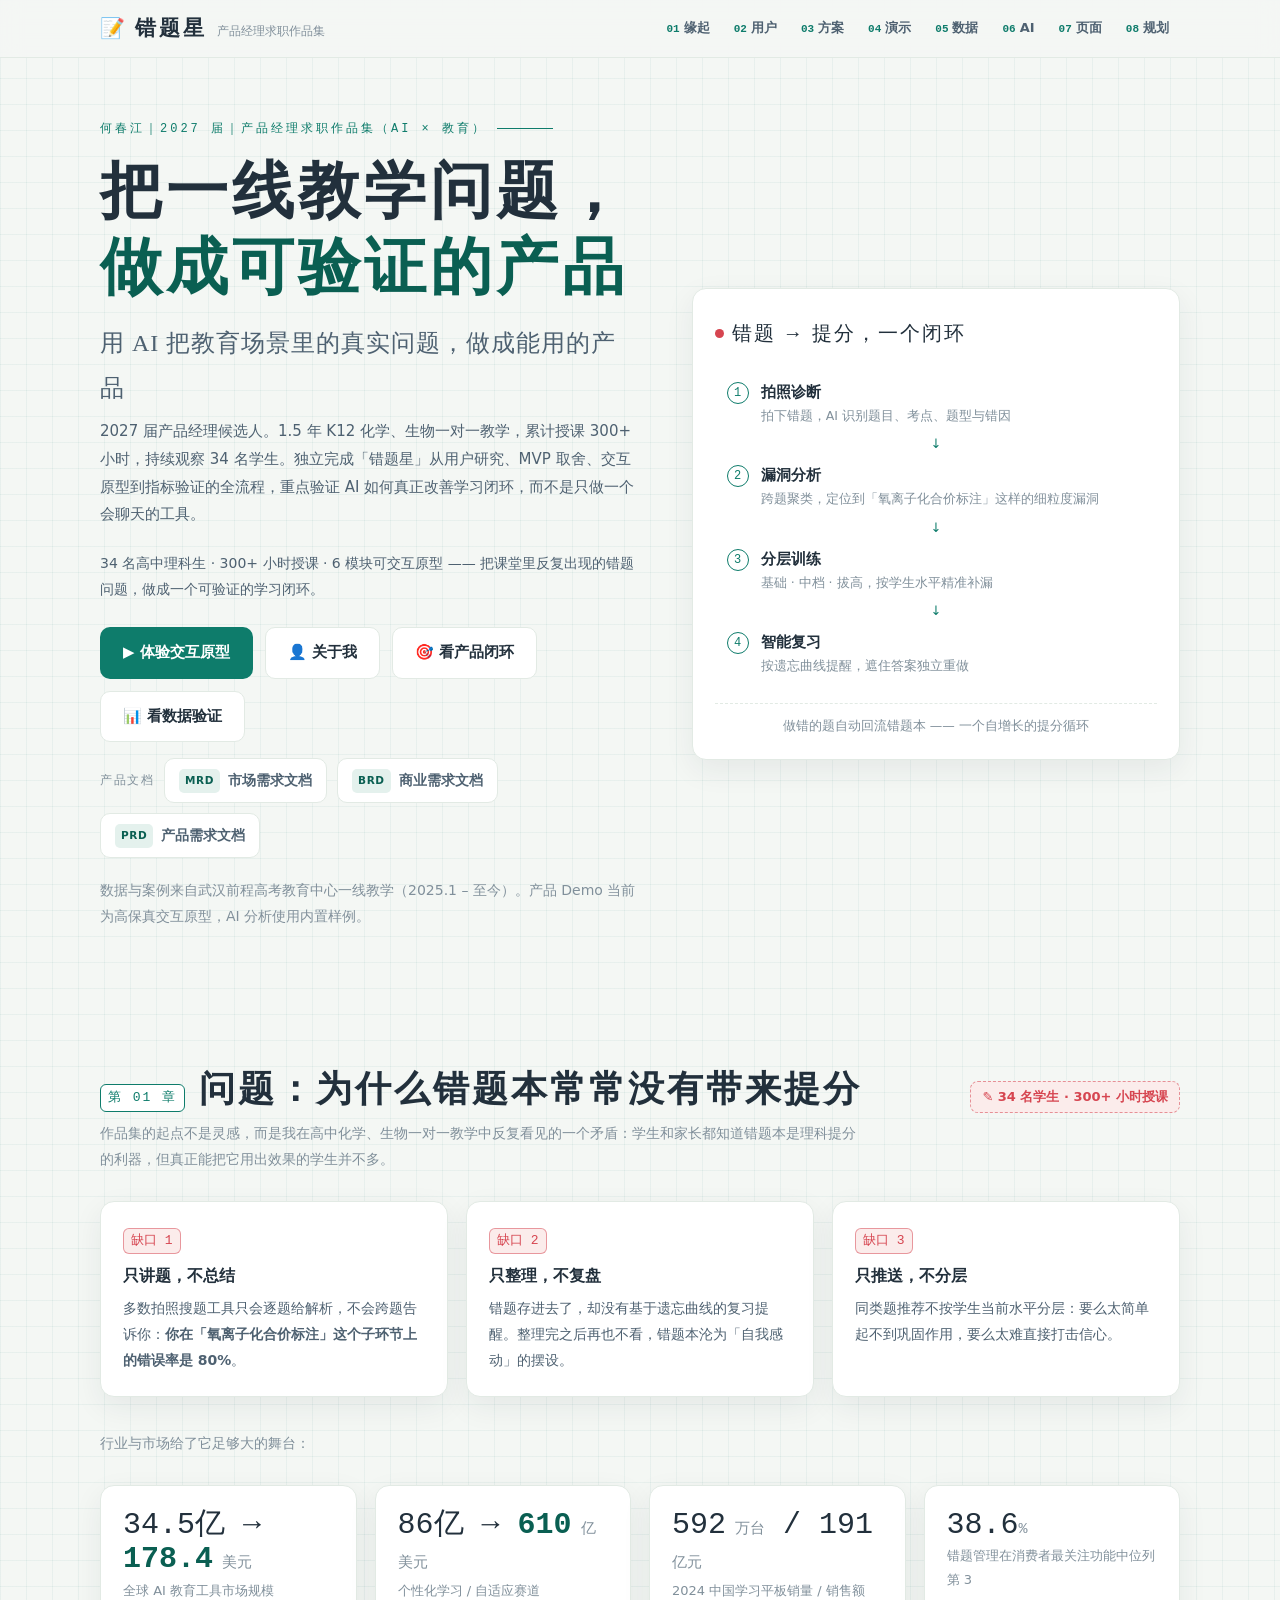
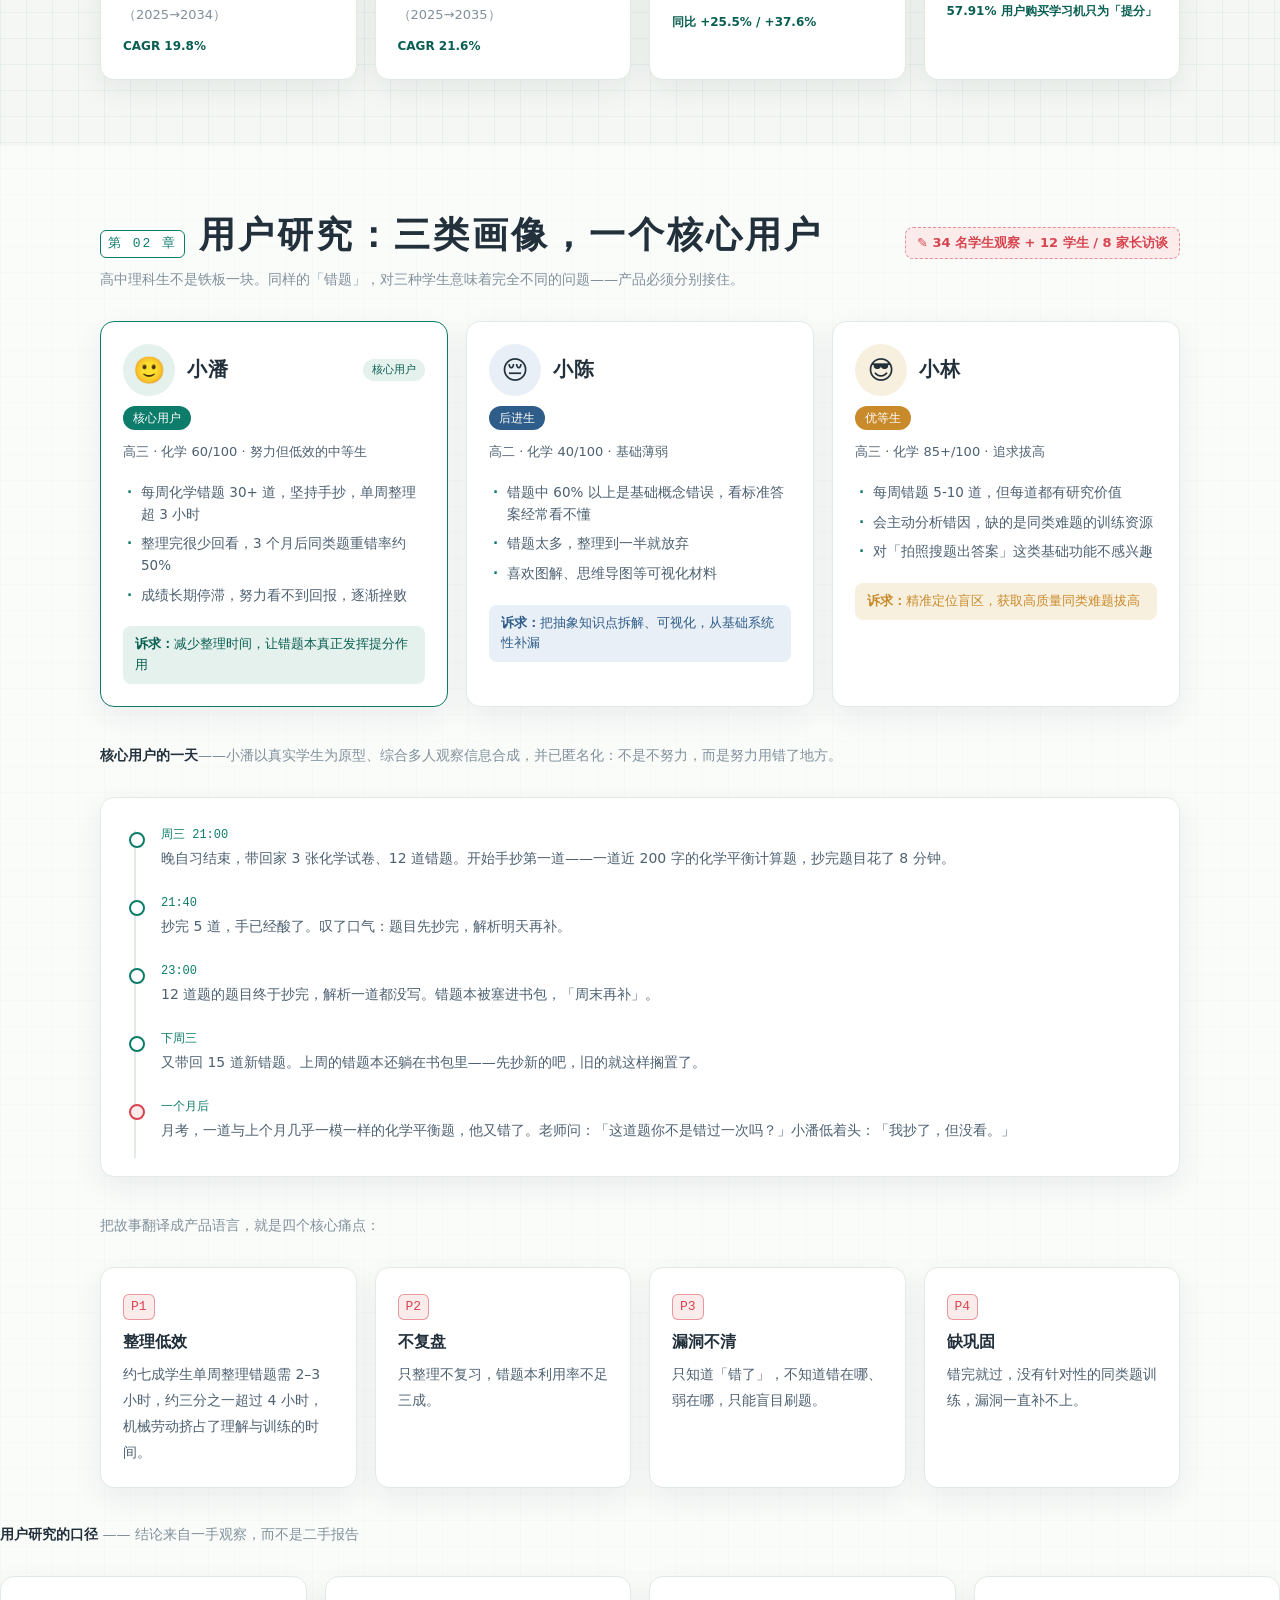
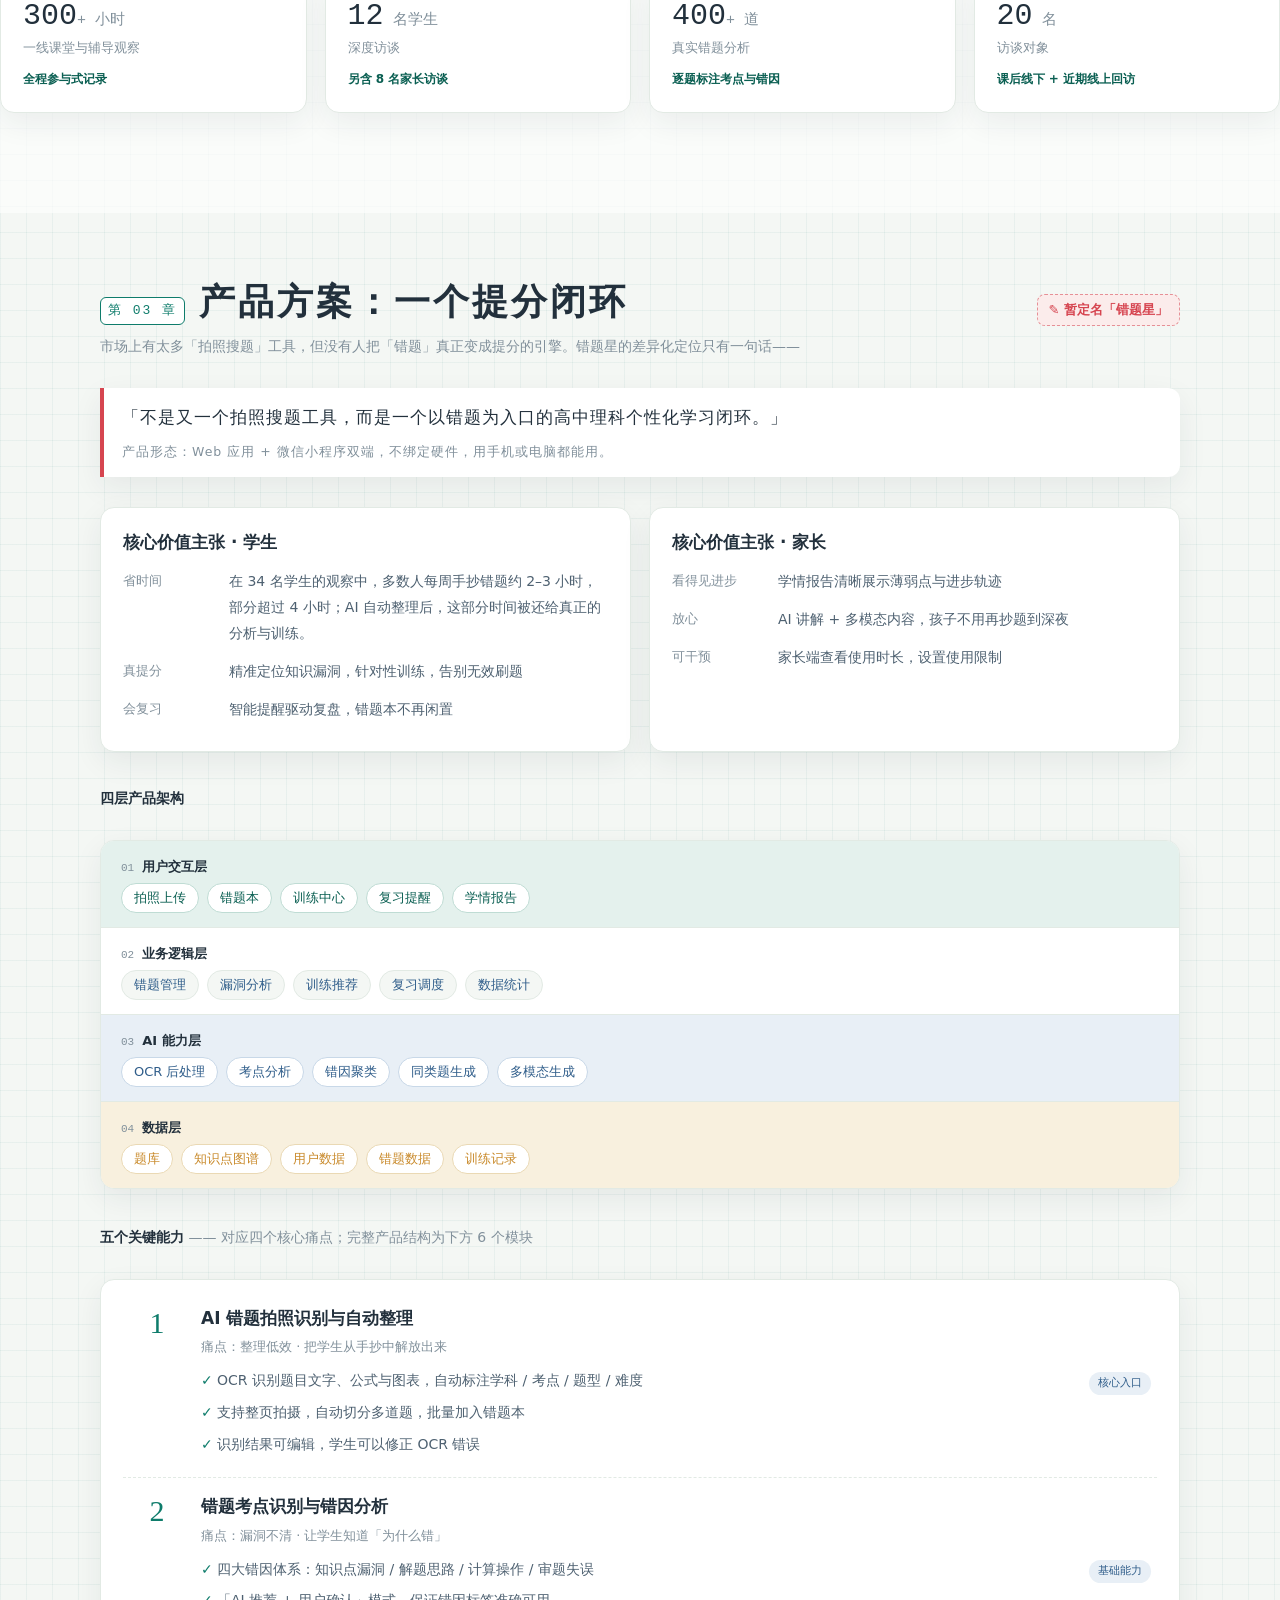
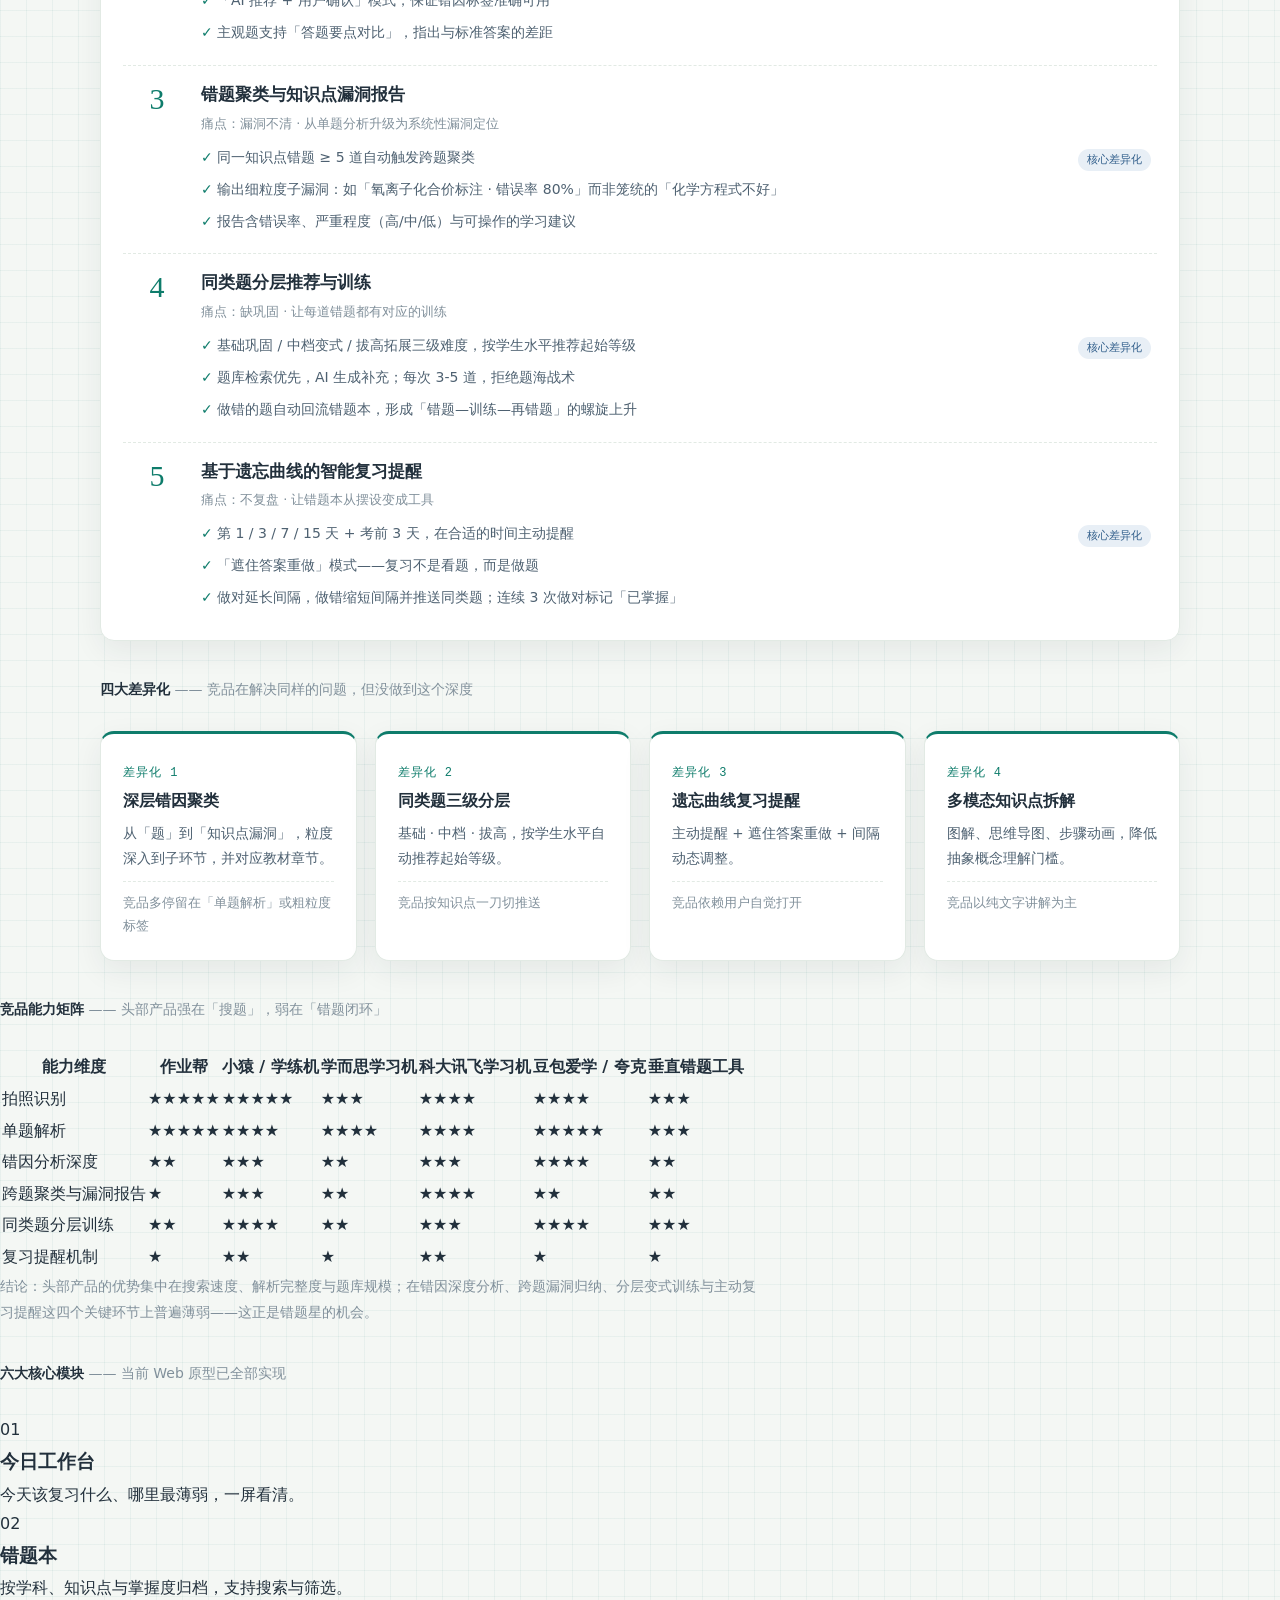
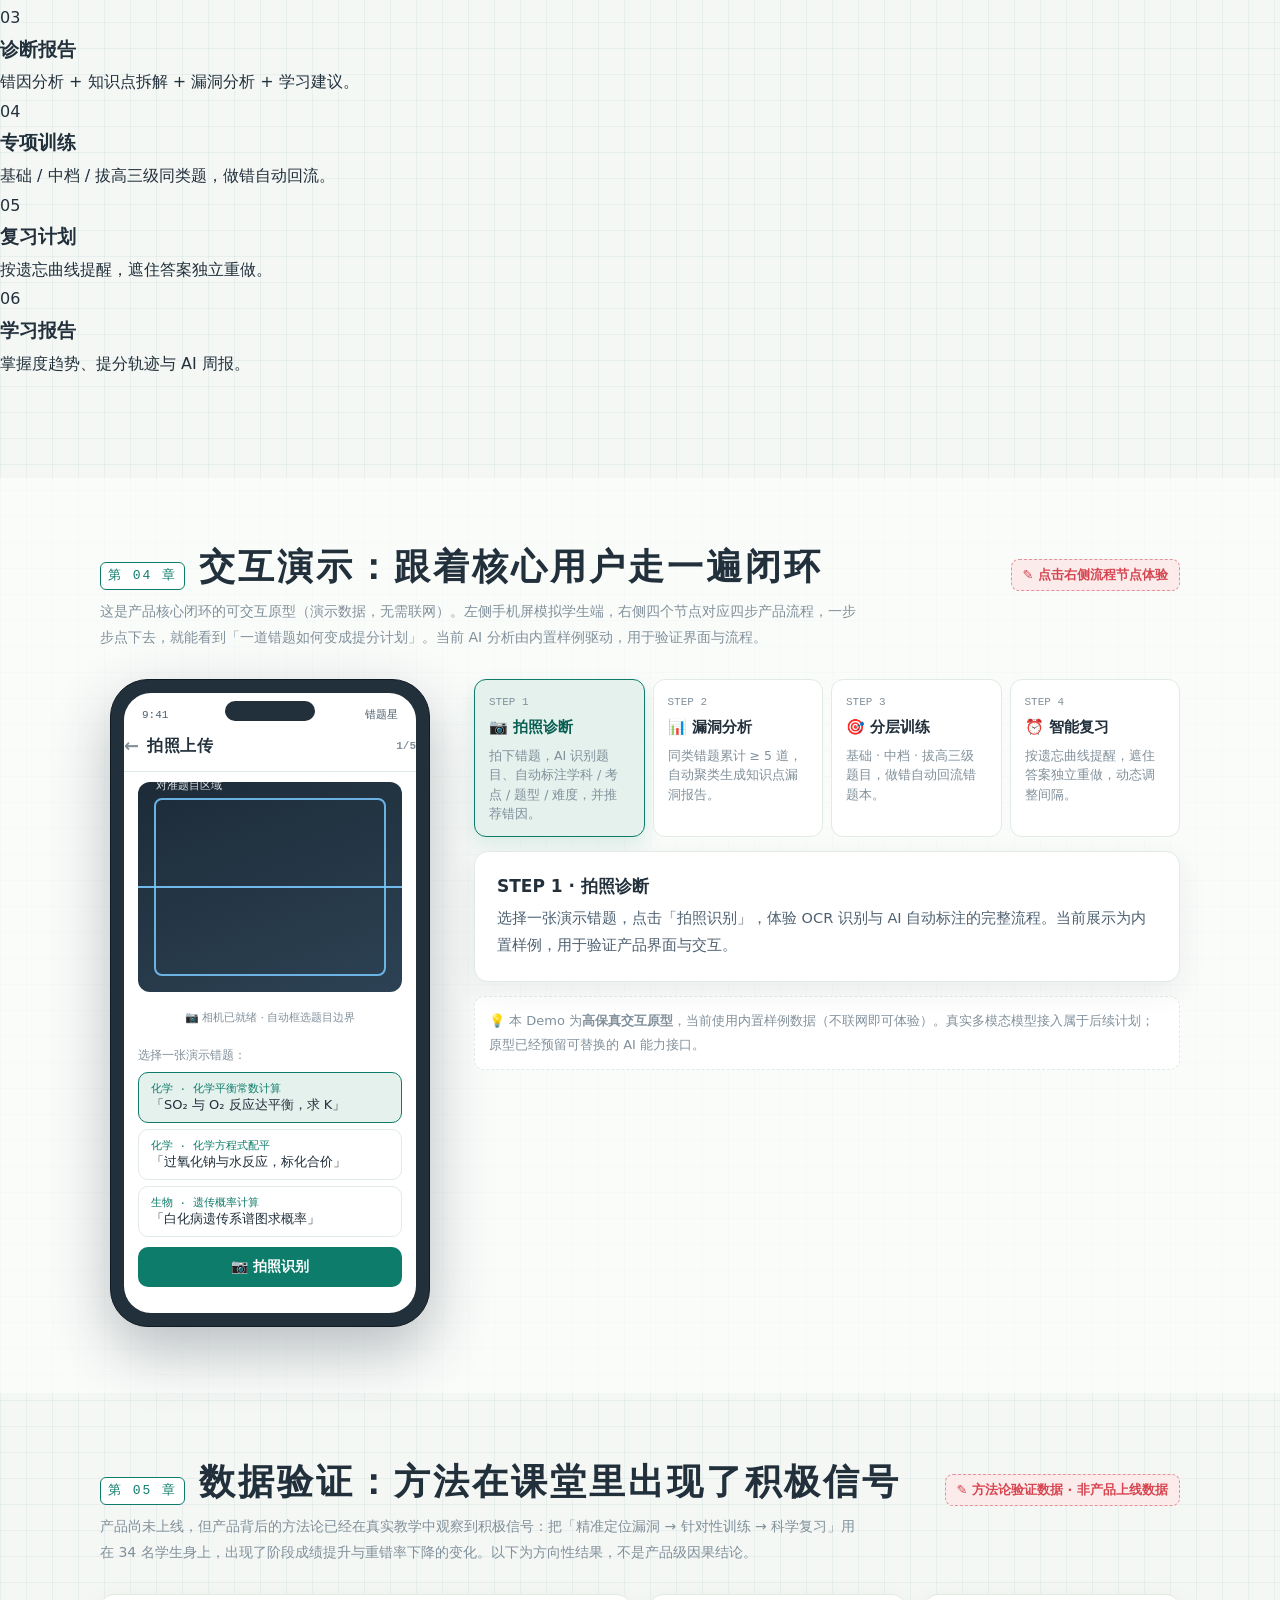
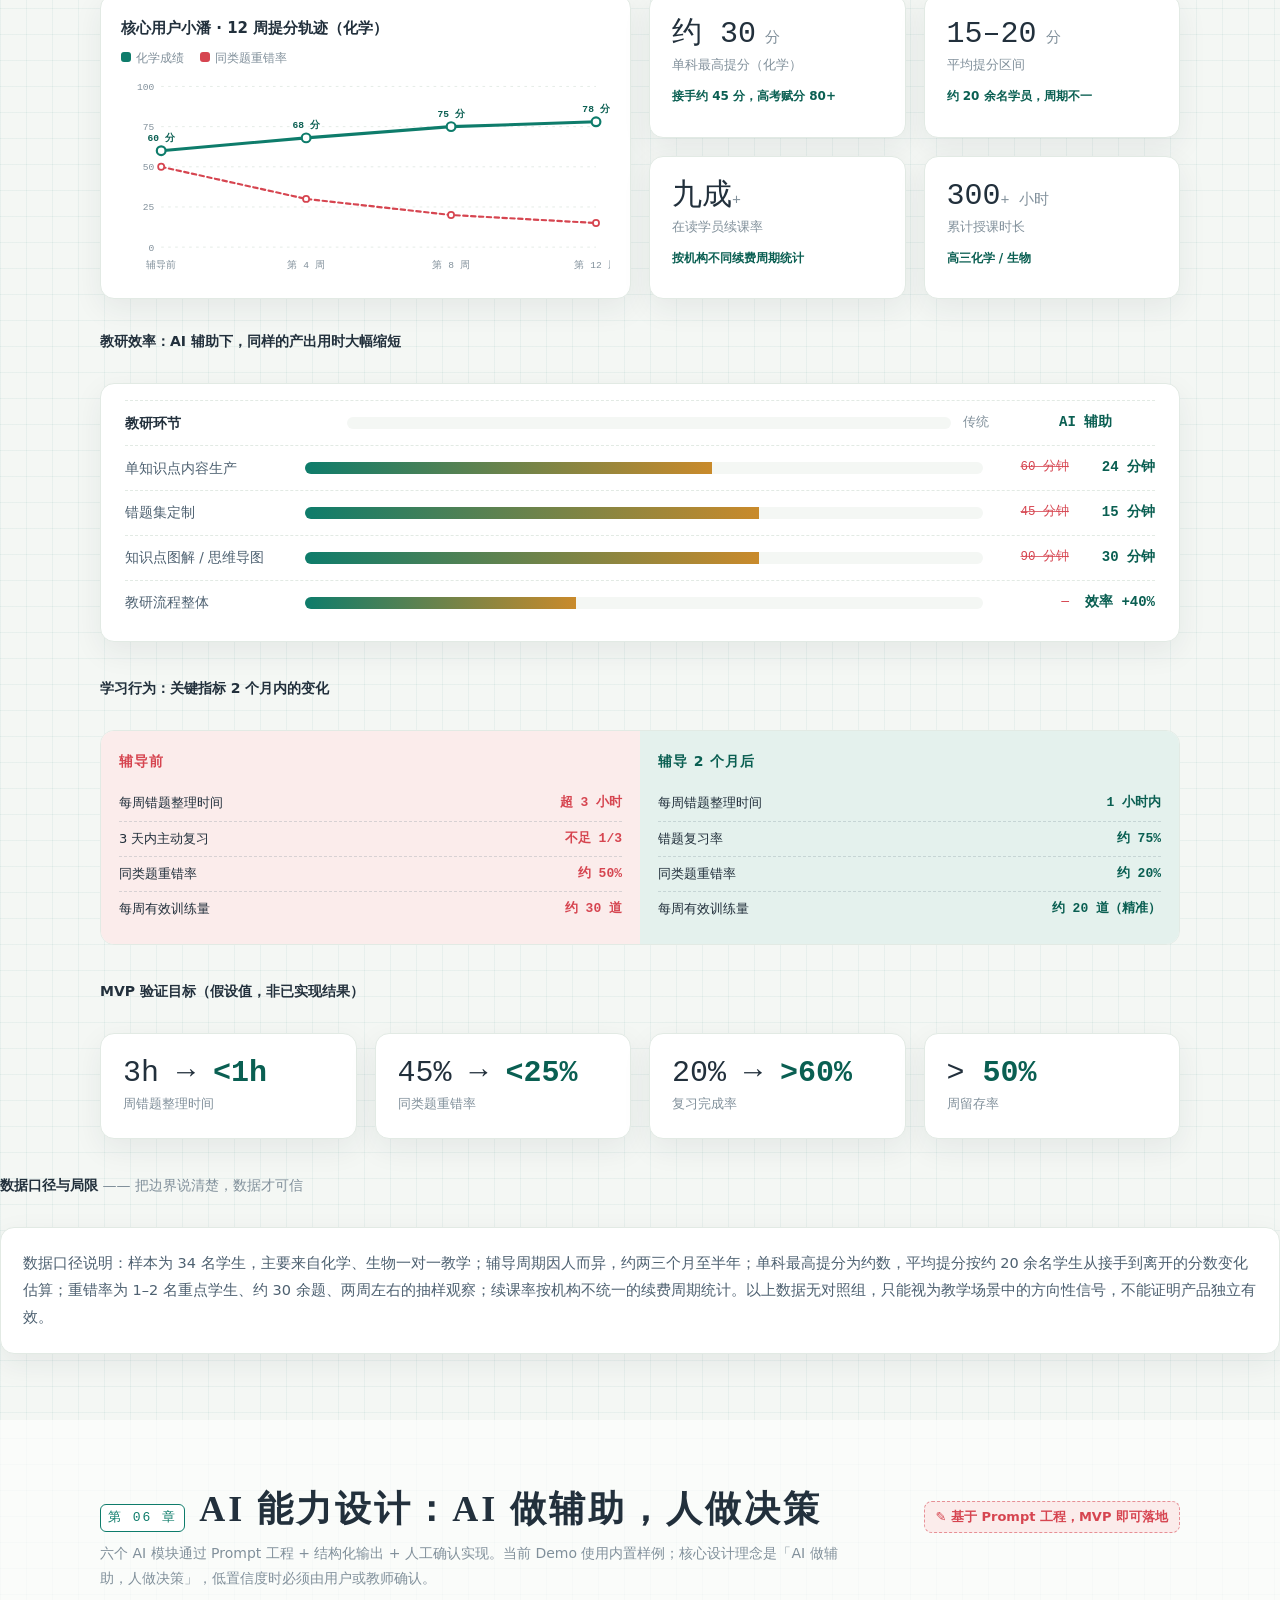
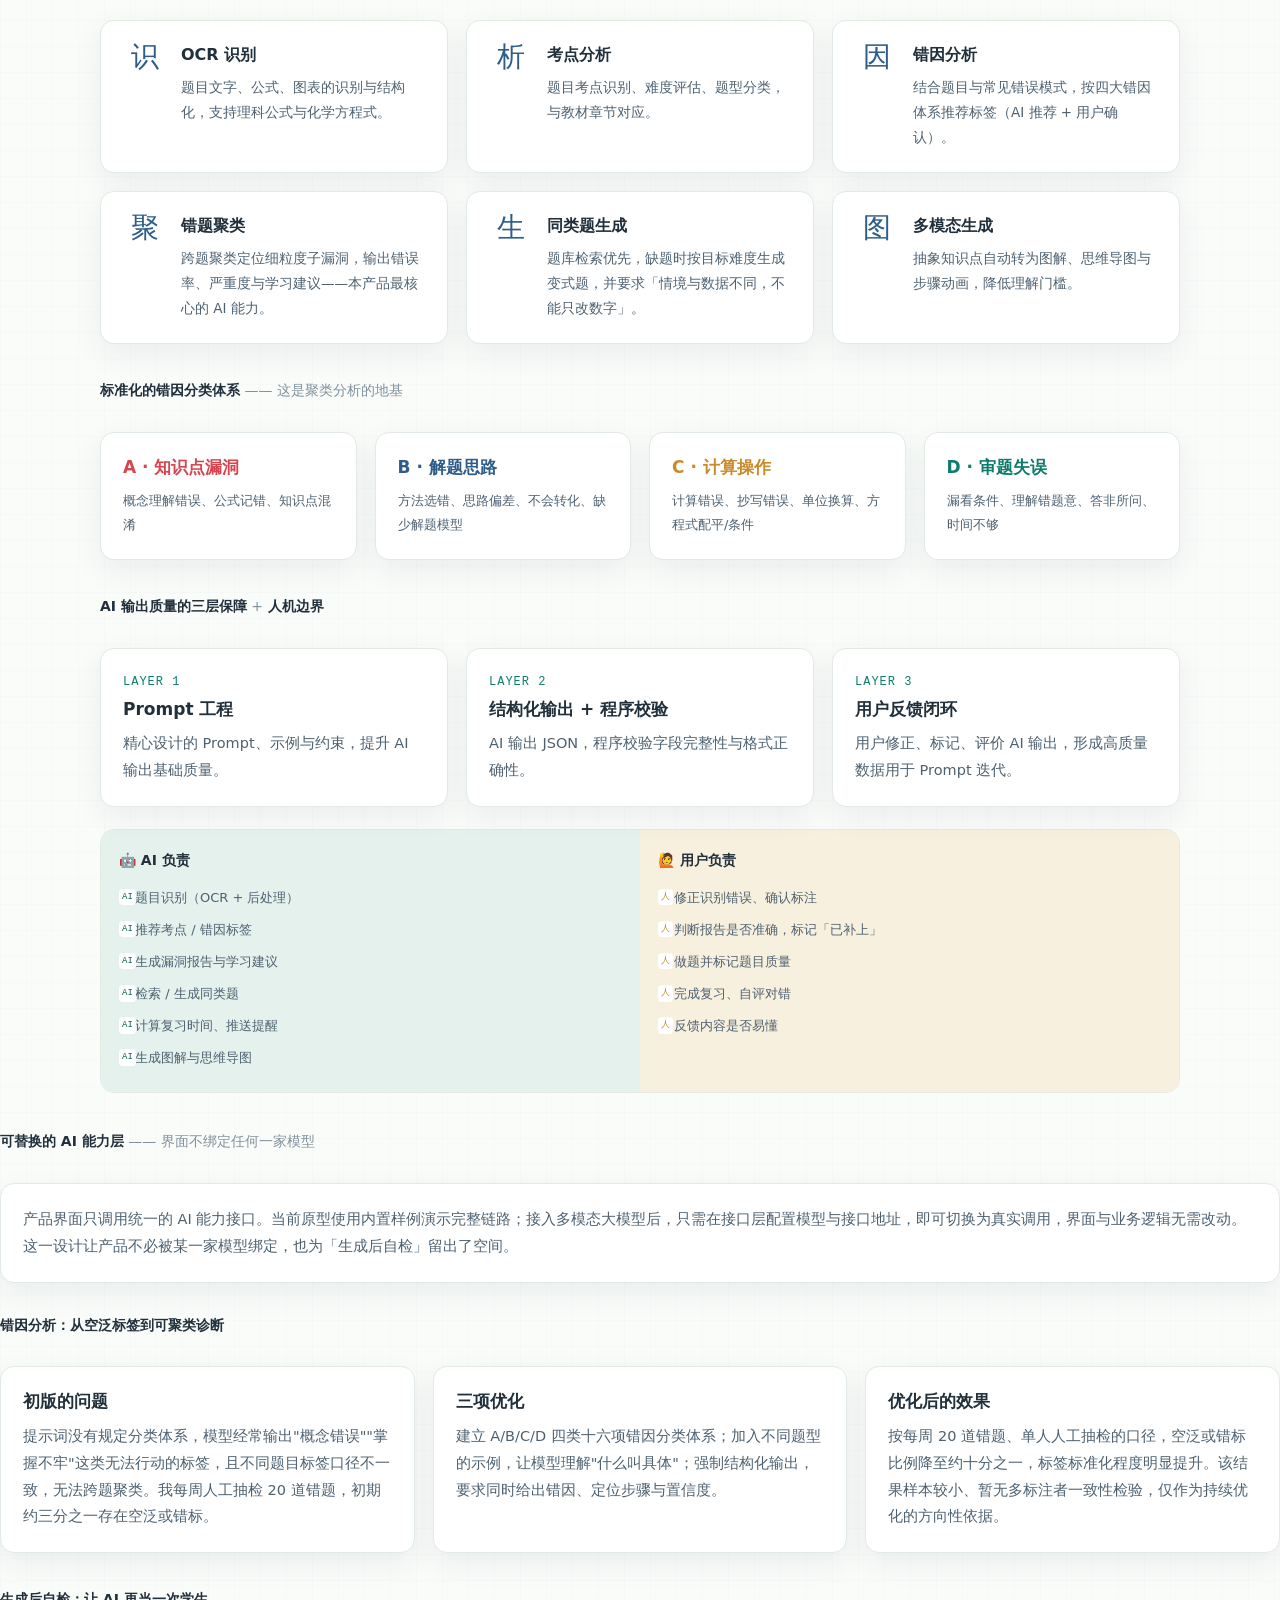
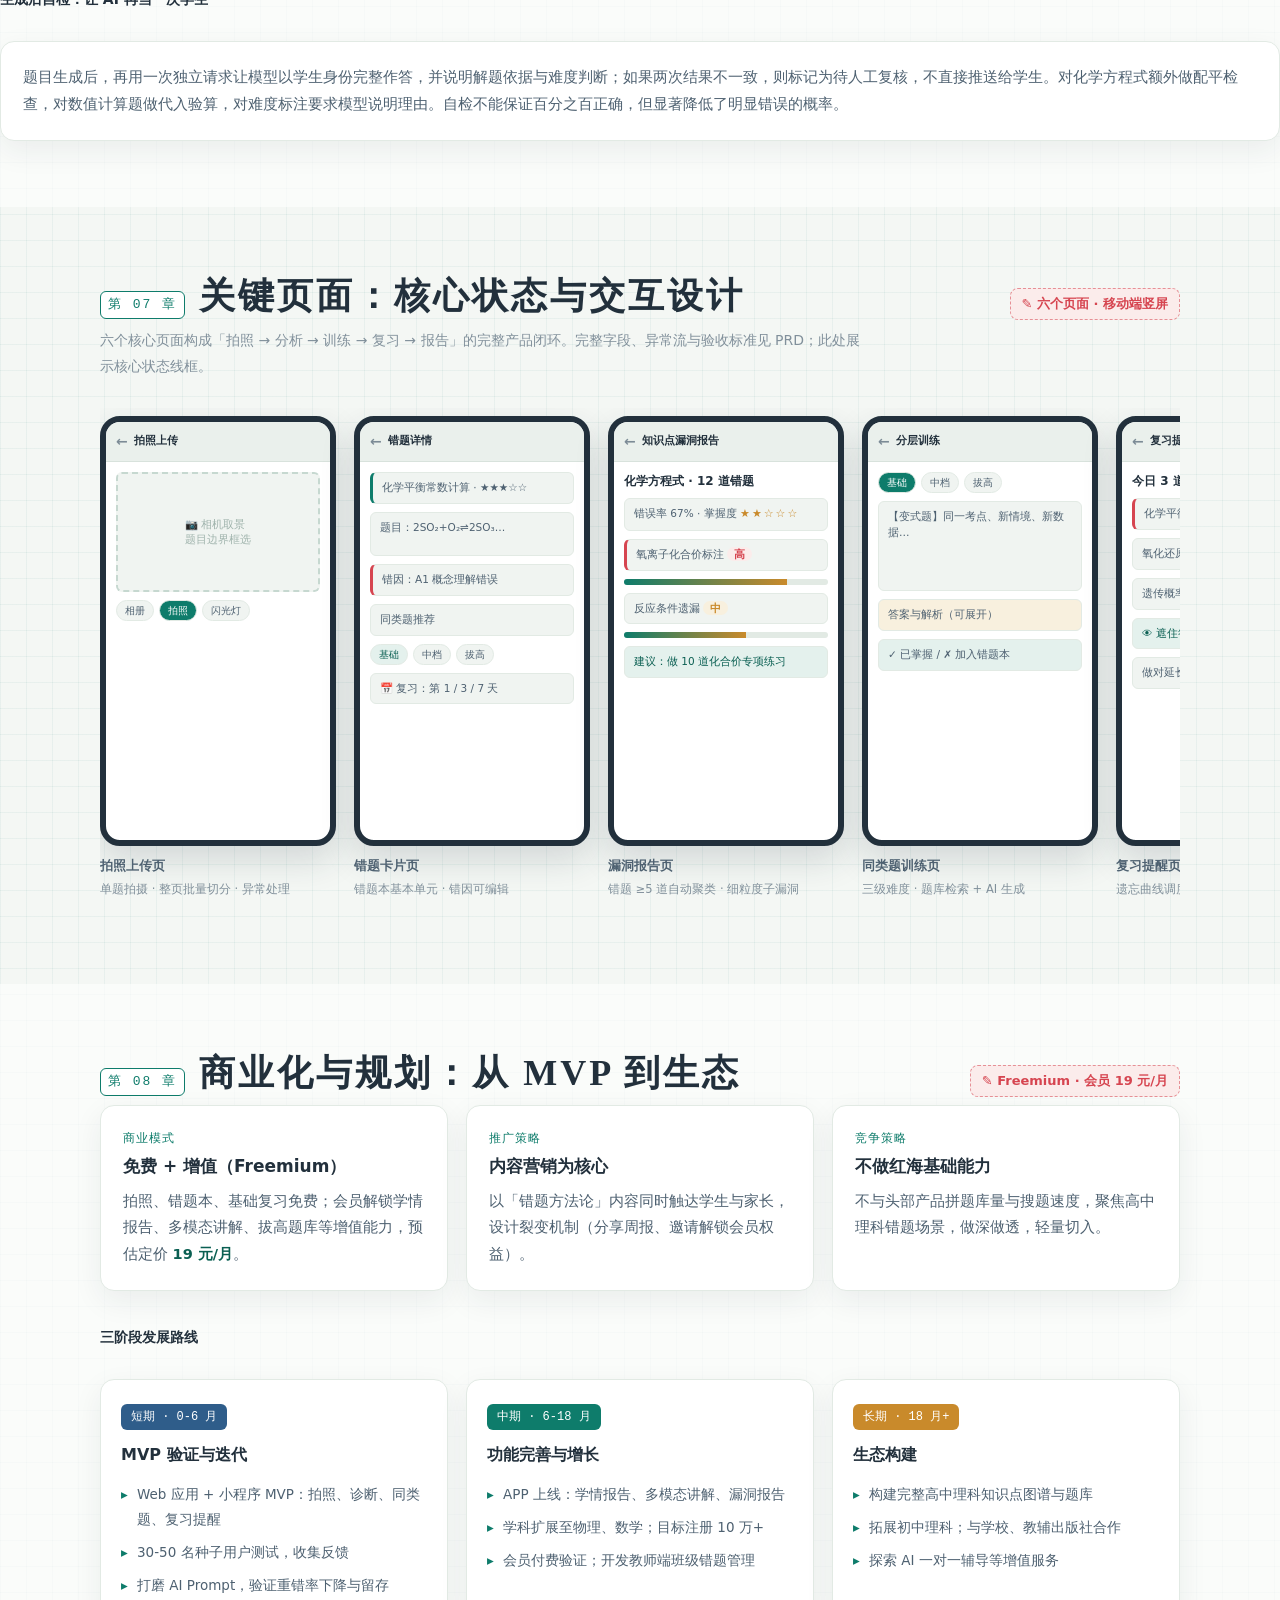
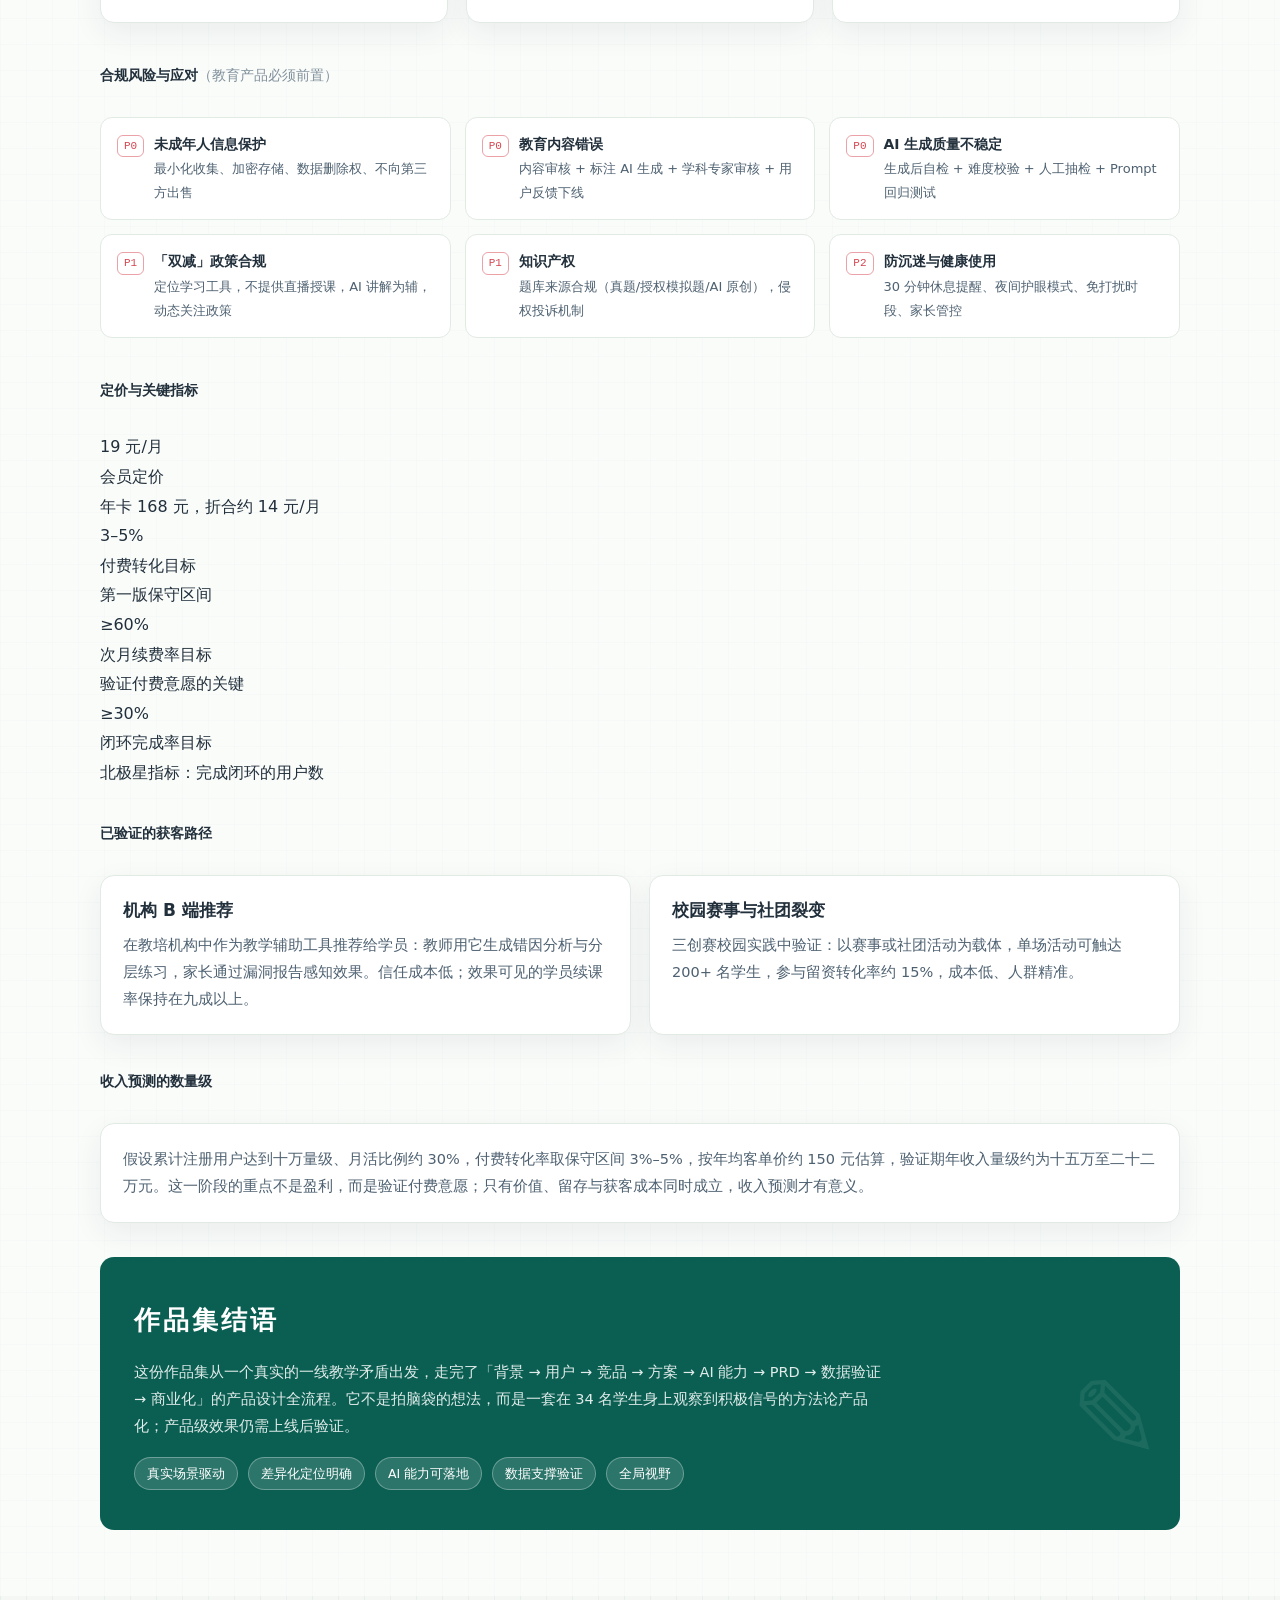
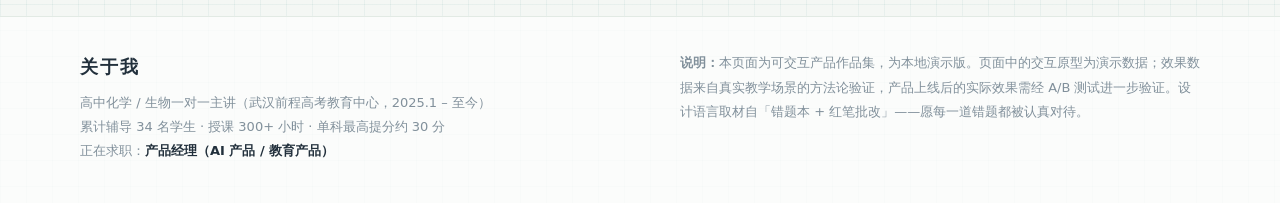
==== commit 3306cb18: "Update index.html" ====
--- a/index.html
+++ b/index.html
@@ -3,8 +3,8 @@
 <head>
 <meta charset="UTF-8">
 <meta name="viewport" content="width=device-width, initial-scale=1.0">
-<title>错题星 · AI 高中理科个性化学习助手｜产品作品集</title>
-<meta name="description" content="错题星：以错题为入口的 AI 高中理科个性化学习助手。一份来自一线教学的产品作品集。">
+<title>何春江｜产品经理求职作品集｜AI × 教育</title>
+<meta name="description" content="何春江，2027 届产品经理候选人。作品集以一线教学经历驱动的「错题星」AI 学习产品设计、原型与验证为主线。">
 <link rel="icon" href="data:image/svg+xml,%3Csvg xmlns='http://www.w3.org/2000/svg' viewBox='0 0 100 100'%3E%3Ctext y='.9em' font-size='90'%3E%F0%9F%93%9D%3C/text%3E%3C/svg%3E">
 <link rel="stylesheet" href="css/intro.css">
 </head>
@@ -15,7 +15,7 @@
     <div class="brand">
       <span class="mark">📝</span>
       <span class="name">错题星</span>
-      <span class="sub">产品作品集</span>
+      <span class="sub">产品经理求职作品集</span>
     </div>
     <button class="burger" id="burger" aria-label="菜单">☰</button>
     <nav class="nav" id="nav">
@@ -37,16 +37,16 @@
 <section class="hero" id="top">
   <div class="hero-inner">
     <div class="rv">
-      <div class="hero-eyebrow">AI 产品经理求职作品集 · 产品设计</div>
-      <h1>错题星<em>。</em></h1>
-      <p class="slogan">让每一道错题，都成为提分的起点。</p>
-      <p class="desc">一份从一线教学里长出来的产品设计：以高中理科「错题」为入口，用 AI 构建「拍照诊断 → 漏洞分析 → 分层训练 → 智能复习」的个性化学习闭环。</p>
-      <p class="redpen-line">把学生从「手抄错题 <s>3.5 小时</s>」里解放出来——<b>拍照整理仅需 20 分钟</b>，把时间还给真正的提分。</p>
+      <div class="hero-eyebrow">何春江｜2027 届｜产品经理求职作品集（AI × 教育）</div>
+      <h1>把一线教学问题，<em>做成可验证的产品</em></h1>
+      <p class="slogan">用 AI 把教育场景里的真实问题，做成能用的产品</p>
+      <p class="desc">2027 届产品经理候选人。1.5 年 K12 化学、生物一对一教学，累计授课 300+ 小时，持续观察 34 名学生。独立完成「错题星」从用户研究、MVP 取舍、交互原型到指标验证的全流程，重点验证 AI 如何真正改善学习闭环，而不是只做一个会聊天的工具。</p>
+      <p class="redpen-line">34 名高中理科生 · 300+ 小时授课 · 6 模块可交互原型 —— 把课堂里反复出现的错题问题，做成一个可验证的学习闭环。</p>
       <div class="hero-actions">
-        <a class="btn btn-primary" href="demo-知识点拆题训练器/">▶ 体验真实产品</a>
+        <a class="btn btn-primary" href="demo-知识点拆题训练器/">▶ 体验交互原型</a>
         <a class="btn btn-ghost" href="about.html">👤 关于我</a>
-        <a class="btn btn-ghost" href="#demo">🎯 产品交互演示</a>
-        <a class="btn btn-ghost" href="#data">📊 查看效果数据</a>
+        <a class="btn btn-ghost" href="#demo">🎯 看产品闭环</a>
+        <a class="btn btn-ghost" href="#data">📊 看数据验证</a>
       </div>
       <div class="hero-docs">
         <span class="hd-label">产品文档</span>
@@ -54,7 +54,7 @@
         <a class="doc-chip" href="docs/02-BRD-商业需求文档-错题星.pdf" target="_blank" rel="noopener"><b>BRD</b>商业需求文档</a>
         <a class="doc-chip" href="docs/03-PRD-产品需求文档-错题星.pdf" target="_blank" rel="noopener"><b>PRD</b>产品需求文档</a>
       </div>
-      <p class="ch-sub" style="margin-top:20px;margin-bottom:0">数据与案例来自武汉前程高考教育中心 18 个月一线教学（2025.1 – 2026.6）</p>
+      <p class="ch-sub" style="margin-top:20px;margin-bottom:0">数据与案例来自武汉前程高考教育中心一线教学（2025.1 – 至今）。产品 Demo 当前为高保真交互原型，AI 分析使用内置样例。</p>
     </div>
 
     <div class="hero-visual rv">
@@ -90,10 +90,10 @@
   <div class="container">
     <div class="chapter-head rv">
       <span class="ch-no">第 01 章</span>
-      <h2 class="ch-title">缘起：从一线教学里长出来的产品</h2>
-      <span class="ch-annot">✎ 30+ 学生 · 800+ 课时</span>
-    </div>
-    <p class="ch-sub rv">作品集的起点不是灵感，而是我在高中化学、生物一对一教学中反复看见的一个矛盾：学生和家长都知道错题本是理科提分的利器，但真正能把它用出效果的学生，不足三成。</p>
+      <h2 class="ch-title">问题：为什么错题本常常没有带来提分</h2>
+      <span class="ch-annot">✎ 34 名学生 · 300+ 小时授课</span>
+    </div>
+    <p class="ch-sub rv">作品集的起点不是灵感，而是我在高中化学、生物一对一教学中反复看见的一个矛盾：学生和家长都知道错题本是理科提分的利器，但真正能把它用出效果的学生并不多。</p>
 
     <div class="grid g3">
       <div class="card pain-card rv">
@@ -121,7 +121,7 @@
         <div class="foot">CAGR 19.8%</div>
       </div>
       <div class="card stat-card rv">
-        <span class="big">86亿 → <b style="color:var(--teal-deep)">610</b><span class="u"> 美元</span></span>
+        <span class="big">86亿 → <b style="color:var(--teal-deep)">610</b><span class="u"> 亿美元</span></span>
         <div class="label">个性化学习 / 自适应赛道（2025→2035）</div>
         <div class="foot">CAGR 21.6%</div>
       </div>
@@ -145,7 +145,7 @@
     <div class="chapter-head rv">
       <span class="ch-no">第 02 章</span>
       <h2 class="ch-title">用户研究：三类画像，一个核心用户</h2>
-      <span class="ch-annot">✎ 基于教学观察与用户访谈</span>
+      <span class="ch-annot">✎ 34 名学生观察 + 12 学生 / 8 家长访谈</span>
     </div>
     <p class="ch-sub rv">高中理科生不是铁板一块。同样的「错题」，对三种学生意味着完全不同的问题——产品必须分别接住。</p>
 
@@ -185,7 +185,7 @@
       </div>
     </div>
 
-    <p class="ch-sub" style="margin-top:36px"><b style="color:var(--ink)">核心用户小潘的一天</b>——这是 60% 以上学生都经历过的真实困境：不是不努力，而是努力用错了地方。</p>
+    <p class="ch-sub" style="margin-top:36px"><b style="color:var(--ink)">核心用户的一天</b>——小潘以真实学生为原型、综合多人观察信息合成，并已匿名化：不是不努力，而是努力用错了地方。</p>
     <div class="card rv" style="padding:26px 26px 12px">
       <div class="timeline">
         <div class="tl-item"><div class="tl-time">周三 21:00</div><div class="tl-text">晚自习结束，带回家 3 张化学试卷、12 道错题。开始手抄第一道——一道近 200 字的化学平衡计算题，抄完题目花了 8 分钟。</div></div>
@@ -198,12 +198,20 @@
 
     <p class="ch-sub" style="margin-top:36px">把故事翻译成产品语言，就是四个核心痛点：</p>
     <div class="grid g4">
-      <div class="card pain-card rv"><span class="p-no">P1</span><h3>整理低效</h3><p>手抄 3.5 小时/周，机械劳动挤占了理解与训练的时间。</p></div>
+      <div class="card pain-card rv"><span class="p-no">P1</span><h3>整理低效</h3><p>约七成学生单周整理错题需 2–3 小时，约三分之一超过 4 小时，机械劳动挤占了理解与训练的时间。</p></div>
       <div class="card pain-card rv"><span class="p-no">P2</span><h3>不复盘</h3><p>只整理不复习，错题本利用率不足三成。</p></div>
       <div class="card pain-card rv"><span class="p-no">P3</span><h3>漏洞不清</h3><p>只知道「错了」，不知道错在哪、弱在哪，只能盲目刷题。</p></div>
       <div class="card pain-card rv"><span class="p-no">P4</span><h3>缺巩固</h3><p>错完就过，没有针对性的同类题训练，漏洞一直补不上。</p></div>
     </div>
   </div>
+
+    <p class="ch-sub" style="margin-top:34px"><b style="color:var(--ink)">用户研究的口径</b> —— 结论来自一手观察，而不是二手报告</p>
+    <div class="grid g4" style="margin-bottom:34px">
+      <div class="card stat-card rv"><span class="big">300<span class="u">+ 小时</span></span><div class="label">一线课堂与辅导观察</div><div class="foot">全程参与式记录</div></div>
+      <div class="card stat-card rv"><span class="big">12<span class="u"> 名学生</span></span><div class="label">深度访谈</div><div class="foot">另含 8 名家长访谈</div></div>
+      <div class="card stat-card rv"><span class="big">400<span class="u">+ 道</span></span><div class="label">真实错题分析</div><div class="foot">逐题标注考点与错因</div></div>
+      <div class="card stat-card rv"><span class="big">20<span class="u"> 名</span></span><div class="label">访谈对象</div><div class="foot">课后线下 + 近期线上回访</div></div>
+    </div>
 </section>
 <!-- ===================== 03 方案 ===================== -->
 <section class="sec" id="ch3">
@@ -215,12 +223,12 @@
     </div>
     <p class="ch-sub rv">市场上有太多「拍照搜题」工具，但没有人把「错题」真正变成提分的引擎。错题星的差异化定位只有一句话——</p>
 
-    <div class="quote rv" style="margin-bottom:30px">「不是又一个拍照搜题工具，而是一个以错题为入口的高中理科个性化学习闭环。」<small>MVP 形态：微信小程序 + APP 双端，不绑定硬件，用自己的手机就能用。</small></div>
+    <div class="quote rv" style="margin-bottom:30px">「不是又一个拍照搜题工具，而是一个以错题为入口的高中理科个性化学习闭环。」<small>产品形态：Web 应用 + 微信小程序双端，不绑定硬件，用手机或电脑都能用。</small></div>
 
     <div class="grid g2" style="margin-bottom:34px">
       <div class="card rv">
         <h3>核心价值主张 · 学生</h3>
-        <div class="kv"><span class="vk">省时间</span><span class="vv">AI 自动整理错题，单周整理时间从 <s style="color:var(--red)">3 小时</s> 缩短至 <b style="color:var(--teal-deep)">20 分钟</b></span></div>
+        <div class="kv"><span class="vk">省时间</span><span class="vv">在 34 名学生的观察中，多数人每周手抄错题约 2–3 小时，部分超过 4 小时；AI 自动整理后，这部分时间被还给真正的分析与训练。</span></div>
         <div class="kv"><span class="vk">真提分</span><span class="vv">精准定位知识漏洞，针对性训练，告别无效刷题</span></div>
         <div class="kv"><span class="vk">会复习</span><span class="vv">智能提醒驱动复盘，错题本不再闲置</span></div>
       </div>
@@ -236,11 +244,11 @@
     <div class="arch rv" style="margin-bottom:36px">
       <div class="layer l1"><div class="l-name"><span class="t">01</span>用户交互层</div><div class="l-tags"><span class="chip">拍照上传</span><span class="chip">错题本</span><span class="chip">训练中心</span><span class="chip">复习提醒</span><span class="chip">学情报告</span></div></div>
       <div class="layer l2"><div class="l-name"><span class="t">02</span>业务逻辑层</div><div class="l-tags"><span class="chip">错题管理</span><span class="chip">漏洞分析</span><span class="chip">训练推荐</span><span class="chip">复习调度</span><span class="chip">数据统计</span></div></div>
-      <div class="layer l3"><div class="l-name"><span class="t">03</span>AI 能力层</div><div class="l-tags"><span class="chip">OCR 识别</span><span class="chip">NLP 考点分析</span><span class="chip">错因聚类</span><span class="chip">题目生成</span><span class="chip">多模态生成</span></div></div>
+      <div class="layer l3"><div class="l-name"><span class="t">03</span>AI 能力层</div><div class="l-tags"><span class="chip">OCR 后处理</span><span class="chip">考点分析</span><span class="chip">错因聚类</span><span class="chip">同类题生成</span><span class="chip">多模态生成</span></div></div>
       <div class="layer l4"><div class="l-name"><span class="t">04</span>数据层</div><div class="l-tags"><span class="chip">题库</span><span class="chip">知识点图谱</span><span class="chip">用户数据</span><span class="chip">错题数据</span><span class="chip">训练记录</span></div></div>
     </div>
 
-    <p class="ch-sub"><b style="color:var(--ink)">五大核心功能</b> —— 一一对应四个核心痛点</p>
+    <p class="ch-sub"><b style="color:var(--ink)">五个关键能力</b> —— 对应四个核心痛点；完整产品结构为下方 6 个模块</p>
     <div class="card rv" style="padding:10px 22px">
       <div class="feat-row"><span class="feat-no">1</span><div class="feat-body"><h3>AI 错题拍照识别与自动整理</h3><div class="goals">痛点：整理低效 · 把学生从手抄中解放出来</div><ul><li>OCR 识别题目文字、公式与图表，自动标注学科 / 考点 / 题型 / 难度</li><li>支持整页拍摄，自动切分多道题，批量加入错题本</li><li>识别结果可编辑，学生可以修正 OCR 错误</li></ul></div><span class="f-tag">核心入口</span></div>
       <div class="feat-row"><span class="feat-no">2</span><div class="feat-body"><h3>错题考点识别与错因分析</h3><div class="goals">痛点：漏洞不清 · 让学生知道「为什么错」</div><ul><li>四大错因体系：知识点漏洞 / 解题思路 / 计算操作 / 审题失误</li><li>「AI 推荐 + 用户确认」模式，保证错因标签准确可用</li><li>主观题支持「答题要点对比」，指出与标准答案的差距</li></ul></div><span class="f-tag">基础能力</span></div>
@@ -257,6 +265,30 @@
       <div class="card diff-card rv"><span class="d-no">差异化 4</span><h3>多模态知识点拆解</h3><p>图解、思维导图、步骤动画，降低抽象概念理解门槛。</p><div class="vs">竞品以纯文字讲解为主</div></div>
     </div>
   </div>
+
+    <p class="ch-sub" style="margin-top:36px"><b style="color:var(--ink)">竞品能力矩阵</b> —— 头部产品强在「搜题」，弱在「错题闭环」</p>
+    <div class="table-wrap rv">
+      <table class="cmp-table">
+        <tr><th>能力维度</th><th>作业帮</th><th>小猿 / 学练机</th><th>学而思学习机</th><th>科大讯飞学习机</th><th>豆包爱学 / 夸克</th><th>垂直错题工具</th></tr>
+        <tr><td>拍照识别</td><td>★★★★★</td><td>★★★★★</td><td>★★★</td><td>★★★★</td><td>★★★★</td><td>★★★</td></tr>
+        <tr><td>单题解析</td><td>★★★★★</td><td>★★★★</td><td>★★★★</td><td>★★★★</td><td>★★★★★</td><td>★★★</td></tr>
+        <tr><td>错因分析深度</td><td>★★</td><td>★★★</td><td>★★</td><td>★★★</td><td>★★★★</td><td>★★</td></tr>
+        <tr><td>跨题聚类与漏洞报告</td><td>★</td><td>★★★</td><td>★★</td><td>★★★★</td><td>★★</td><td>★★</td></tr>
+        <tr><td>同类题分层训练</td><td>★★</td><td>★★★★</td><td>★★</td><td>★★★</td><td>★★★★</td><td>★★★</td></tr>
+        <tr><td>复习提醒机制</td><td>★</td><td>★★</td><td>★</td><td>★★</td><td>★</td><td>★</td></tr>
+      </table>
+    </div>
+    <p class="ch-sub">结论：头部产品的优势集中在搜索速度、解析完整度与题库规模；在错因深度分析、跨题漏洞归纳、分层变式训练与主动复习提醒这四个关键环节上普遍薄弱——这正是错题星的机会。</p>
+
+    <p class="ch-sub" style="margin-top:36px"><b style="color:var(--ink)">六大核心模块</b> —— 当前 Web 原型已全部实现</p>
+    <div class="mod-grid" style="margin-bottom:34px">
+      <div class="mod-card rv"><span class="mod-ic">01</span><h3>今日工作台</h3><p>今天该复习什么、哪里最薄弱，一屏看清。</p></div>
+      <div class="mod-card rv"><span class="mod-ic">02</span><h3>错题本</h3><p>按学科、知识点与掌握度归档，支持搜索与筛选。</p></div>
+      <div class="mod-card rv"><span class="mod-ic">03</span><h3>诊断报告</h3><p>错因分析 + 知识点拆解 + 漏洞分析 + 学习建议。</p></div>
+      <div class="mod-card rv"><span class="mod-ic">04</span><h3>专项训练</h3><p>基础 / 中档 / 拔高三级同类题，做错自动回流。</p></div>
+      <div class="mod-card rv"><span class="mod-ic">05</span><h3>复习计划</h3><p>按遗忘曲线提醒，遮住答案独立重做。</p></div>
+      <div class="mod-card rv"><span class="mod-ic">06</span><h3>学习报告</h3><p>掌握度趋势、提分轨迹与 AI 周报。</p></div>
+    </div>
 </section>
 
 <!-- ===================== 04 演示 ===================== -->
@@ -264,10 +296,10 @@
   <div class="container">
     <div class="chapter-head rv">
       <span class="ch-no">第 04 章</span>
-      <h2 class="ch-title">交互演示：跟着小潘走一遍闭环</h2>
+      <h2 class="ch-title">交互演示：跟着核心用户走一遍闭环</h2>
       <span class="ch-annot">✎ 点击右侧流程节点体验</span>
     </div>
-    <p class="ch-sub rv">这是产品核心闭环的可交互原型（演示数据，无需联网）。左侧手机屏模拟学生端，右侧四个节点对应四步产品流程，一步步点下去，就能看到「一道错题如何变成提分计划」。</p>
+    <p class="ch-sub rv">这是产品核心闭环的可交互原型（演示数据，无需联网）。左侧手机屏模拟学生端，右侧四个节点对应四步产品流程，一步步点下去，就能看到「一道错题如何变成提分计划」。当前 AI 分析由内置样例驱动，用于验证界面与流程。</p>
 
     <div class="demo-wrap">
       <div class="phone rv">
@@ -344,10 +376,10 @@
         </div>
         <div class="card" id="demoDesc" style="min-height:130px">
           <h3 style="margin-bottom:6px" id="demoDescTitle">STEP 1 · 拍照诊断</h3>
-          <p id="demoDescText">选择一张演示错题，点击「拍照识别」，模拟 OCR 识别与 AI 自动标注的过程。真实版本支持调用 DeepSeek 多模态能力识别照片中的题目。</p>
-        </div>
-        <div class="demo-note">
-          💡 上面是<strong>演示数据</strong>（不联网即可体验）。我还做了一个<strong>真实 AI 版</strong>：接入 DeepSeek，可以拍照识别知识点、拆题生成训练题、查询历年高考真题——<a href="demo-知识点拆题训练器/" target="_blank" rel="noopener">点此体验真实 AI 版 →</a>
+          <p id="demoDescText">选择一张演示错题，点击「拍照识别」，体验 OCR 识别与 AI 自动标注的完整流程。当前展示为内置样例，用于验证产品界面与交互。</p>
+        </div>
+        <div class="demo-note">
+          💡 本 Demo 为<strong>高保真交互原型</strong>，当前使用内置样例数据（不联网即可体验）。真实多模态模型接入属于后续计划；原型已经预留可替换的 AI 能力接口。
         </div>
       </div>
     </div>
@@ -358,10 +390,10 @@
   <div class="container">
     <div class="chapter-head rv">
       <span class="ch-no">第 05 章</span>
-      <h2 class="ch-title">数据验证：方法先在课堂里跑通了</h2>
+      <h2 class="ch-title">数据验证：方法在课堂里出现了积极信号</h2>
       <span class="ch-annot">✎ 方法论验证数据 · 非产品上线数据</span>
     </div>
-    <p class="ch-sub rv">产品尚未上线，但产品背后的方法论，已经在 18 个月的真实教学中跑通：把「精准定位漏洞 → 针对性训练 → 科学复习」用在 30+ 名学生身上，效果可复现。</p>
+    <p class="ch-sub rv">产品尚未上线，但产品背后的方法论已经在真实教学中观察到积极信号：把「精准定位漏洞 → 针对性训练 → 科学复习」用在 34 名学生身上，出现了阶段成绩提升与重错率下降的变化。以下为方向性结果，不是产品级因果结论。</p>
 
     <div class="grid g2" style="margin-bottom:20px">
       <div class="score-chart rv">
@@ -370,10 +402,10 @@
         <div id="scoreChart"></div>
       </div>
       <div class="grid g2">
-        <div class="card stat-card rv"><span class="big">30<span class="u"> 分</span></span><div class="label">单科最高提分（化学 55 → 85）</div><div class="foot">辅导 3-6 个月学员</div></div>
-        <div class="card stat-card rv"><span class="big">15-20<span class="u"> 分</span></span><div class="label">平均提分区间</div><div class="foot">提分率 90% 以上</div></div>
-        <div class="card stat-card rv"><span class="big">90<span class="u">%+</span></span><div class="label">在读学员续课率</div><div class="foot">一对一学员</div></div>
-        <div class="card stat-card rv"><span class="big">800<span class="u">+ 课时</span></span><div class="label">累计授课时长</div><div class="foot">高三化学 / 生物</div></div>
+        <div class="card stat-card rv"><span class="big">约 30<span class="u"> 分</span></span><div class="label">单科最高提分（化学）</div><div class="foot">接手约 45 分，高考赋分 80+</div></div>
+        <div class="card stat-card rv"><span class="big">15–20<span class="u"> 分</span></span><div class="label">平均提分区间</div><div class="foot">约 20 余名学员，周期不一</div></div>
+        <div class="card stat-card rv"><span class="big">九成<span class="u">+</span></span><div class="label">在读学员续课率</div><div class="foot">按机构不同续费周期统计</div></div>
+        <div class="card stat-card rv"><span class="big">300<span class="u">+ 小时</span></span><div class="label">累计授课时长</div><div class="foot">高三化学 / 生物</div></div>
       </div>
     </div>
 
@@ -384,8 +416,8 @@
     <div class="before-after rv">
       <div class="ba-col before">
         <h4>辅导前</h4>
-        <div class="ba-item"><span>每周错题整理时间</span><b>3.5 小时</b></div>
-        <div class="ba-item"><span>错题复习率</span><b>约 25%</b></div>
+        <div class="ba-item"><span>每周错题整理时间</span><b>超 3 小时</b></div>
+        <div class="ba-item"><span>3 天内主动复习</span><b>不足 1/3</b></div>
         <div class="ba-item"><span>同类题重错率</span><b>约 50%</b></div>
         <div class="ba-item"><span>每周有效训练量</span><b>约 30 道</b></div>
       </div>
@@ -398,7 +430,7 @@
       </div>
     </div>
 
-    <p class="ch-sub" style="margin-top:34px"><b style="color:var(--ink)">MVP 验证目标（上线后 4 周，30 名种子用户）</b></p>
+    <p class="ch-sub" style="margin-top:34px"><b style="color:var(--ink)">MVP 验证目标（假设值，非已实现结果）</b></p>
     <div class="grid g4">
       <div class="card stat-card rv"><span class="big">3h → <b style="color:var(--teal-deep)">&lt;1h</b></span><div class="label">周错题整理时间</div></div>
       <div class="card stat-card rv"><span class="big">45% → <b style="color:var(--teal-deep)">&lt;25%</b></span><div class="label">同类题重错率</div></div>
@@ -406,6 +438,9 @@
       <div class="card stat-card rv"><span class="big">&gt; <b style="color:var(--teal-deep)">50%</b></span><div class="label">周留存率</div></div>
     </div>
   </div>
+
+    <p class="ch-sub" style="margin-top:34px"><b style="color:var(--ink)">数据口径与局限</b> —— 把边界说清楚，数据才可信</p>
+    <div class="card rv"><p>数据口径说明：样本为 34 名学生，主要来自化学、生物一对一教学；辅导周期因人而异，约两三个月至半年；单科最高提分为约数，平均提分按约 20 余名学生从接手到离开的分数变化估算；重错率为 1–2 名重点学生、约 30 余题、两周左右的抽样观察；续课率按机构不统一的续费周期统计。以上数据无对照组，只能视为教学场景中的方向性信号，不能证明产品独立有效。</p></div>
 </section>
 
 <!-- ===================== 06 AI 能力 ===================== -->
@@ -416,14 +451,14 @@
       <h2 class="ch-title">AI 能力设计：AI 做辅助，人做决策</h2>
       <span class="ch-annot">✎ 基于 Prompt 工程，MVP 即可落地</span>
     </div>
-    <p class="ch-sub rv">六个 AI 模块，全部可以通过 Prompt 工程 + 结构化输出实现，不依赖大规模模型训练。核心设计理念是「AI 做辅助，人做决策」。</p>
+    <p class="ch-sub rv">六个 AI 模块通过 Prompt 工程 + 结构化输出 + 人工确认实现。当前 Demo 使用内置样例；核心设计理念是「AI 做辅助，人做决策」，低置信度时必须由用户或教师确认。</p>
 
     <div class="grid g3" style="margin-bottom:34px">
       <div class="card ai-card rv"><span class="ai-no">识</span><div><h3>OCR 识别</h3><p>题目文字、公式、图表的识别与结构化，支持理科公式与化学方程式。</p></div></div>
-      <div class="card ai-card rv"><span class="ai-no">析</span><div><h3>NLP 考点分析</h3><p>题目考点识别、难度评估、题型分类，与教材章节对应。</p></div></div>
+      <div class="card ai-card rv"><span class="ai-no">析</span><div><h3>考点分析</h3><p>题目考点识别、难度评估、题型分类，与教材章节对应。</p></div></div>
       <div class="card ai-card rv"><span class="ai-no">因</span><div><h3>错因分析</h3><p>结合题目与常见错误模式，按四大错因体系推荐标签（AI 推荐 + 用户确认）。</p></div></div>
       <div class="card ai-card rv"><span class="ai-no">聚</span><div><h3>错题聚类</h3><p>跨题聚类定位细粒度子漏洞，输出错误率、严重度与学习建议——本产品最核心的 AI 能力。</p></div></div>
-      <div class="card ai-card rv"><span class="ai-no">生</span><div><h3>题目生成</h3><p>题库检索优先，缺题时按目标难度生成变式题，并要求「情境与数据不同，不能只改数字」。</p></div></div>
+      <div class="card ai-card rv"><span class="ai-no">生</span><div><h3>同类题生成</h3><p>题库检索优先，缺题时按目标难度生成变式题，并要求「情境与数据不同，不能只改数字」。</p></div></div>
       <div class="card ai-card rv"><span class="ai-no">图</span><div><h3>多模态生成</h3><p>抽象知识点自动转为图解、思维导图与步骤动画，降低理解门槛。</p></div></div>
     </div>
 
@@ -446,6 +481,19 @@
       <div class="edge-col human"><h4>🙋 用户负责</h4><ul><li>修正识别错误、确认标注</li><li>判断报告是否准确，标记「已补上」</li><li>做题并标记题目质量</li><li>完成复习、自评对错</li><li>反馈内容是否易懂</li></ul></div>
     </div>
   </div>
+
+    <p class="ch-sub" style="margin-top:36px"><b style="color:var(--ink)">可替换的 AI 能力层</b> —— 界面不绑定任何一家模型</p>
+    <div class="card rv" style="margin-bottom:30px"><p>产品界面只调用统一的 AI 能力接口。当前原型使用内置样例演示完整链路；接入多模态大模型后，只需在接口层配置模型与接口地址，即可切换为真实调用，界面与业务逻辑无需改动。这一设计让产品不必被某一家模型绑定，也为「生成后自检」留出了空间。</p></div>
+
+    <p class="ch-sub"><b style="color:var(--ink)">错因分析：从空泛标签到可聚类诊断</b></p>
+    <div class="grid g3" style="margin-bottom:34px">
+      <div class="card rv"><h3>初版的问题</h3><p>提示词没有规定分类体系，模型经常输出"概念错误""掌握不牢"这类无法行动的标签，且不同题目标签口径不一致，无法跨题聚类。我每周人工抽检 20 道错题，初期约三分之一存在空泛或错标。</p></div>
+      <div class="card rv"><h3>三项优化</h3><p>建立 A/B/C/D 四类十六项错因分类体系；加入不同题型的示例，让模型理解"什么叫具体"；强制结构化输出，要求同时给出错因、定位步骤与置信度。</p></div>
+      <div class="card rv"><h3>优化后的效果</h3><p>按每周 20 道错题、单人人工抽检的口径，空泛或错标比例降至约十分之一，标签标准化程度明显提升。该结果样本较小、暂无多标注者一致性检验，仅作为持续优化的方向性依据。</p></div>
+    </div>
+
+    <p class="ch-sub"><b style="color:var(--ink)">生成后自检：让 AI 再当一次学生</b></p>
+    <div class="card rv"><p>题目生成后，再用一次独立请求让模型以学生身份完整作答，并说明解题依据与难度判断；如果两次结果不一致，则标记为待人工复核，不直接推送给学生。对化学方程式额外做配平检查，对数值计算题做代入验算，对难度标注要求模型说明理由。自检不能保证百分之百正确，但显著降低了明显错误的概率。</p></div>
 </section>
 
 <!-- ===================== 07 页面 ===================== -->
@@ -453,10 +501,10 @@
   <div class="container">
     <div class="chapter-head rv">
       <span class="ch-no">第 07 章</span>
-      <h2 class="ch-title">核心页面：PRD 级交互设计</h2>
+      <h2 class="ch-title">关键页面：核心状态与交互设计</h2>
       <span class="ch-annot">✎ 六个页面 · 移动端竖屏</span>
     </div>
-    <p class="ch-sub rv">六个核心页面构成「拍照 → 分析 → 训练 → 复习 → 报告」的完整产品闭环。下方为 PRD 线框图（左右滑动查看）。</p>
+    <p class="ch-sub rv">六个核心页面构成「拍照 → 分析 → 训练 → 复习 → 报告」的完整产品闭环。完整字段、异常流与验收标准见 PRD；此处展示核心状态线框。</p>
 
     <div class="wf-scroll rv">
       <div class="wf"><div class="wf-screen"><div class="wf-bar"><span class="b">←</span> 拍照上传</div><div class="wf-body"><div class="wl" style="height:120px;display:flex;align-items:center;justify-content:center;color:#9fb3ac;border:2px dashed #c6d8d0">📷 相机取景<br>题目边界框选</div><div class="tagrow"><span class="wl tag">相册</span><span class="wl tag" style="background:var(--teal);color:#fff">拍照</span><span class="wl tag">闪光灯</span></div></div></div><div class="wf-cap">拍照上传页<small>单题拍摄 · 整页批量切分 · 异常处理</small></div></div>
@@ -486,7 +534,7 @@
 
     <p class="ch-sub"><b style="color:var(--ink)">三阶段发展路线</b></p>
     <div class="road" style="margin-bottom:40px">
-      <div class="road-card rv"><span class="rd-phase">短期 · 0-6 月</span><h3>MVP 验证与迭代</h3><ul><li>微信小程序 MVP：拍照、分析、同类题、复习提醒</li><li>30-50 名种子用户测试，收集反馈</li><li>打磨 AI Prompt，验证重错率下降与留存</li></ul></div>
+      <div class="road-card rv"><span class="rd-phase">短期 · 0-6 月</span><h3>MVP 验证与迭代</h3><ul><li>Web 应用 + 小程序 MVP：拍照、诊断、同类题、复习提醒</li><li>30-50 名种子用户测试，收集反馈</li><li>打磨 AI Prompt，验证重错率下降与留存</li></ul></div>
       <div class="road-card rv"><span class="rd-phase">中期 · 6-18 月</span><h3>功能完善与增长</h3><ul><li>APP 上线：学情报告、多模态讲解、漏洞报告</li><li>学科扩展至物理、数学；目标注册 10 万+</li><li>会员付费验证；开发教师端班级错题管理</li></ul></div>
       <div class="road-card rv"><span class="rd-phase">长期 · 18 月+</span><h3>生态构建</h3><ul><li>构建完整高中理科知识点图谱与题库</li><li>拓展初中理科；与学校、教辅出版社合作</li><li>探索 AI 一对一辅导等增值服务</li></ul></div>
     </div>
@@ -501,9 +549,26 @@
       <div class="risk rv"><span class="rk">P2</span><p><b>防沉迷与健康使用</b><br>30 分钟休息提醒、夜间护眼模式、免打扰时段、家长管控</p></div>
     </div>
 
+        <p class="ch-sub" style="margin-top:36px"><b style="color:var(--ink)">定价与关键指标</b></p>
+    <div class="kpi-grid" style="margin-bottom:34px">
+      <div class="kpi-card rv"><span class="kpi-v">19 元<span>/月</span></span><div class="kpi-l">会员定价</div><div class="kpi-s">年卡 168 元，折合约 14 元/月</div></div>
+      <div class="kpi-card rv"><span class="kpi-v">3–5<span>%</span></span><div class="kpi-l">付费转化目标</div><div class="kpi-s">第一版保守区间</div></div>
+      <div class="kpi-card rv"><span class="kpi-v">≥60<span>%</span></span><div class="kpi-l">次月续费率目标</div><div class="kpi-s">验证付费意愿的关键</div></div>
+      <div class="kpi-card rv"><span class="kpi-v">≥30<span>%</span></span><div class="kpi-l">闭环完成率目标</div><div class="kpi-s">北极星指标：完成闭环的用户数</div></div>
+    </div>
+
+    <p class="ch-sub"><b style="color:var(--ink)">已验证的获客路径</b></p>
+    <div class="grid g2" style="margin-bottom:34px">
+      <div class="card rv"><h3>机构 B 端推荐</h3><p>在教培机构中作为教学辅助工具推荐给学员：教师用它生成错因分析与分层练习，家长通过漏洞报告感知效果。信任成本低；效果可见的学员续课率保持在九成以上。</p></div>
+      <div class="card rv"><h3>校园赛事与社团裂变</h3><p>三创赛校园实践中验证：以赛事或社团活动为载体，单场活动可触达 200+ 名学生，参与留资转化率约 15%，成本低、人群精准。</p></div>
+    </div>
+
+    <p class="ch-sub"><b style="color:var(--ink)">收入预测的数量级</b></p>
+    <div class="card rv" style="margin-bottom:34px"><p>假设累计注册用户达到十万量级、月活比例约 30%，付费转化率取保守区间 3%–5%，按年均客单价约 150 元估算，验证期年收入量级约为十五万至二十二万元。这一阶段的重点不是盈利，而是验证付费意愿；只有价值、留存与获客成本同时成立，收入预测才有意义。</p></div>
+
     <div class="closing rv">
       <h2>作品集结语</h2>
-      <p>这份作品集从一个真实的一线教学矛盾出发，完整走完了「背景 → 用户 → 竞品 → 方案 → AI 能力 → PRD → 数据验证 → 商业化」的产品设计全流程。它不是一个拍脑袋的想法，而是一套已经在 30+ 名学生身上验证过的方法论的产品化。</p>
+      <p>这份作品集从一个真实的一线教学矛盾出发，走完了「背景 → 用户 → 竞品 → 方案 → AI 能力 → PRD → 数据验证 → 商业化」的产品设计全流程。它不是拍脑袋的想法，而是一套在 34 名学生身上观察到积极信号的方法论产品化；产品级效果仍需上线后验证。</p>
       <div class="points">
         <span>真实场景驱动</span><span>差异化定位明确</span><span>AI 能力可落地</span><span>数据支撑验证</span><span>全局视野</span>
       </div>
@@ -517,7 +582,7 @@
   <div class="footer-inner">
     <div>
       <h4>关于我</h4>
-      <p class="meta" style="margin-top:6px">高中化学 / 生物一对一主讲（武汉前程高考教育中心，2025.1 – 2026.6）<br>累计辅导 30+ 学生 · 授课 800+ 小时 · 单科最高提分 30 分<br>正在求职：<b style="color:var(--ink)">AI 产品经理</b></p>
+      <p class="meta" style="margin-top:6px">高中化学 / 生物一对一主讲（武汉前程高考教育中心，2025.1 – 至今）<br>累计辅导 34 名学生 · 授课 300+ 小时 · 单科最高提分约 30 分<br>正在求职：<b style="color:var(--ink)">产品经理（AI 产品 / 教育产品）</b></p>
     </div>
     <div class="note">
       <b>说明：</b>本页面为可交互产品作品集，为本地演示版。页面中的交互原型为演示数据；效果数据来自真实教学场景的方法论验证，产品上线后的实际效果需经 A/B 测试进一步验证。设计语言取材自「错题本 + 红笔批改」——愿每一道错题都被认真对待。
